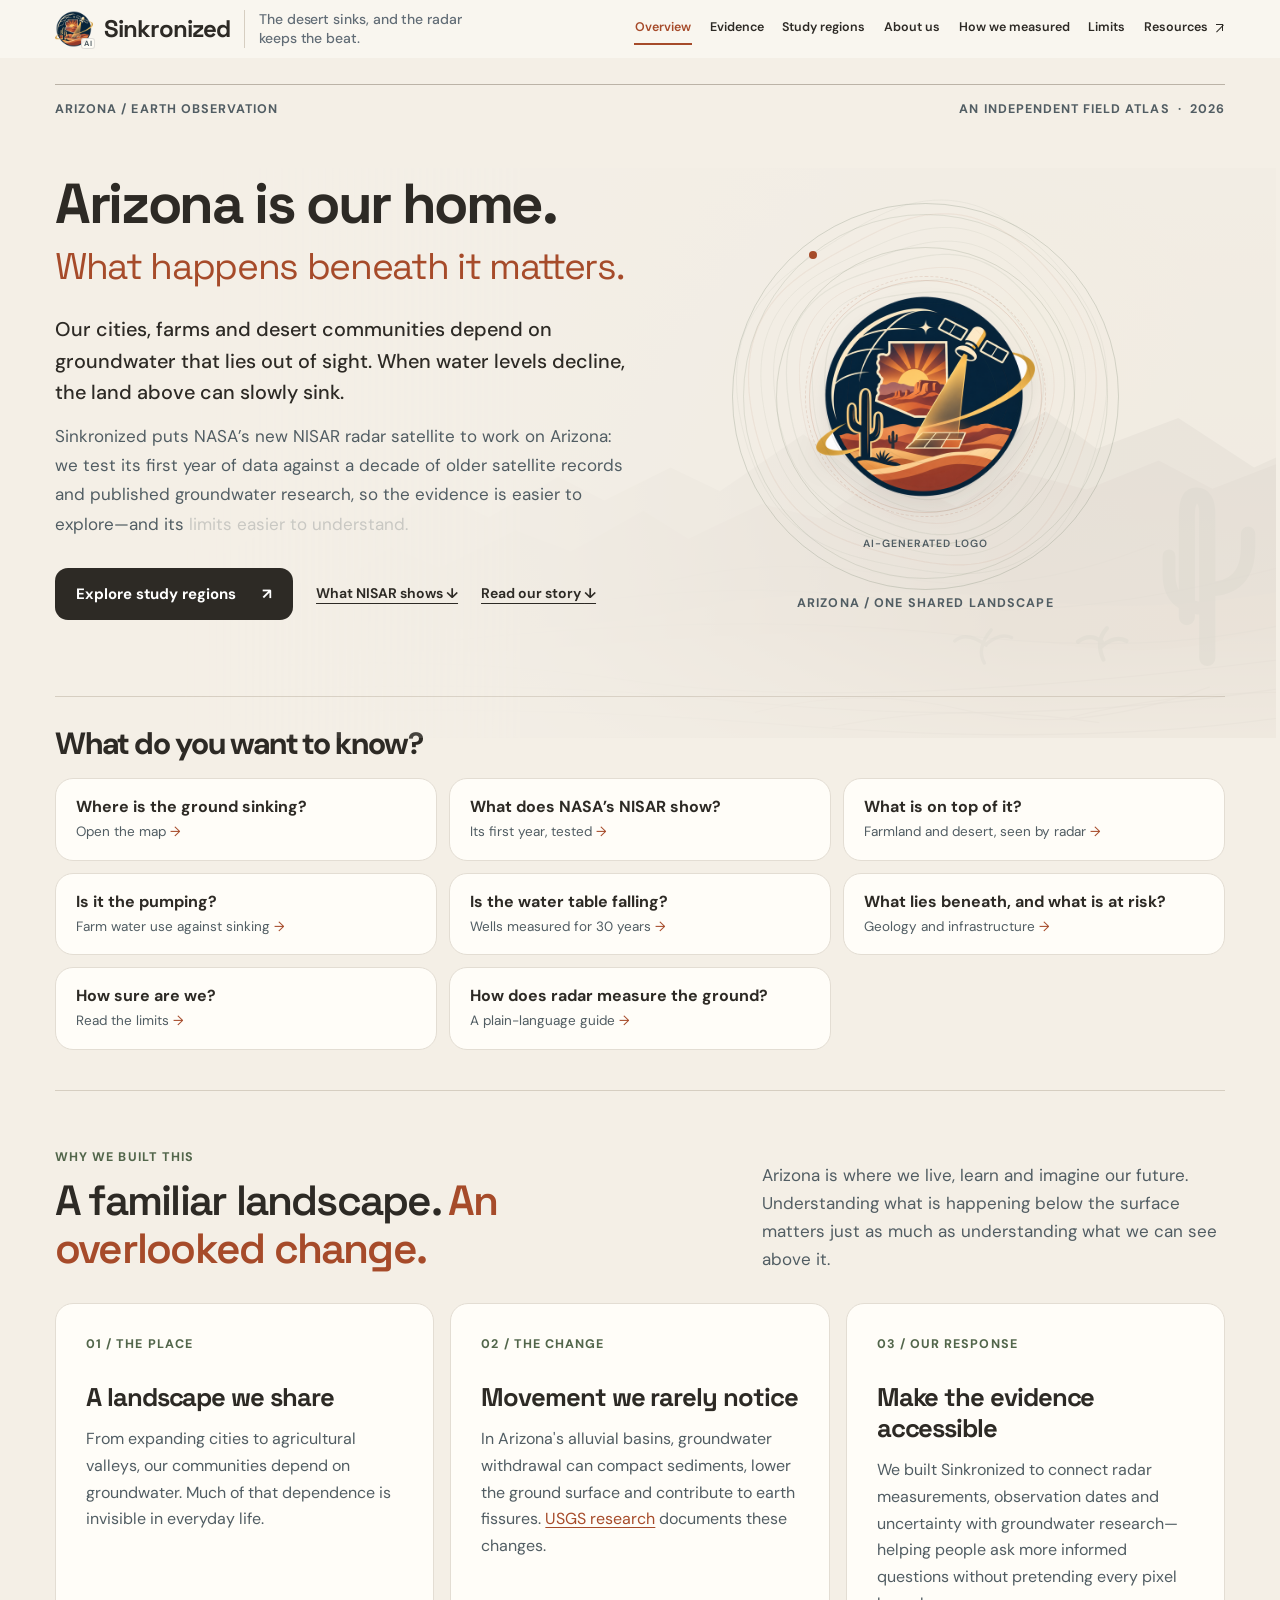
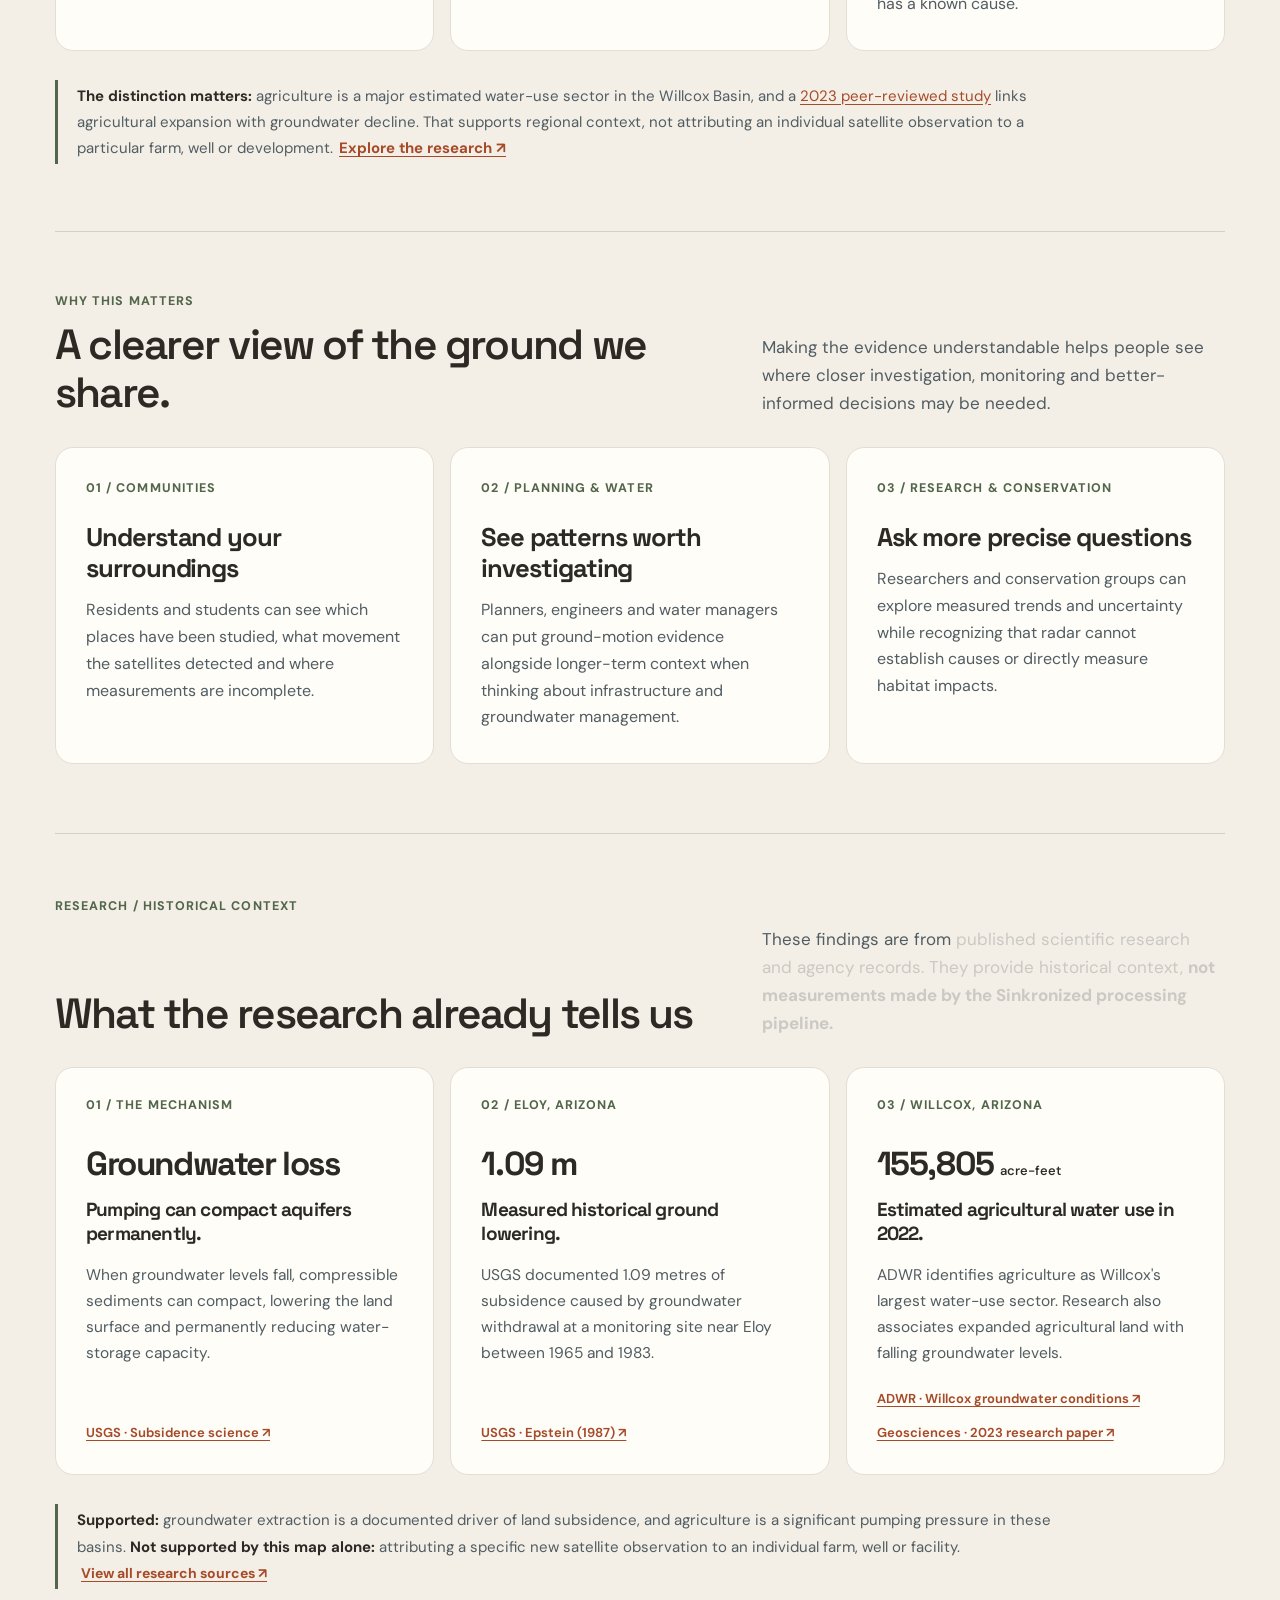
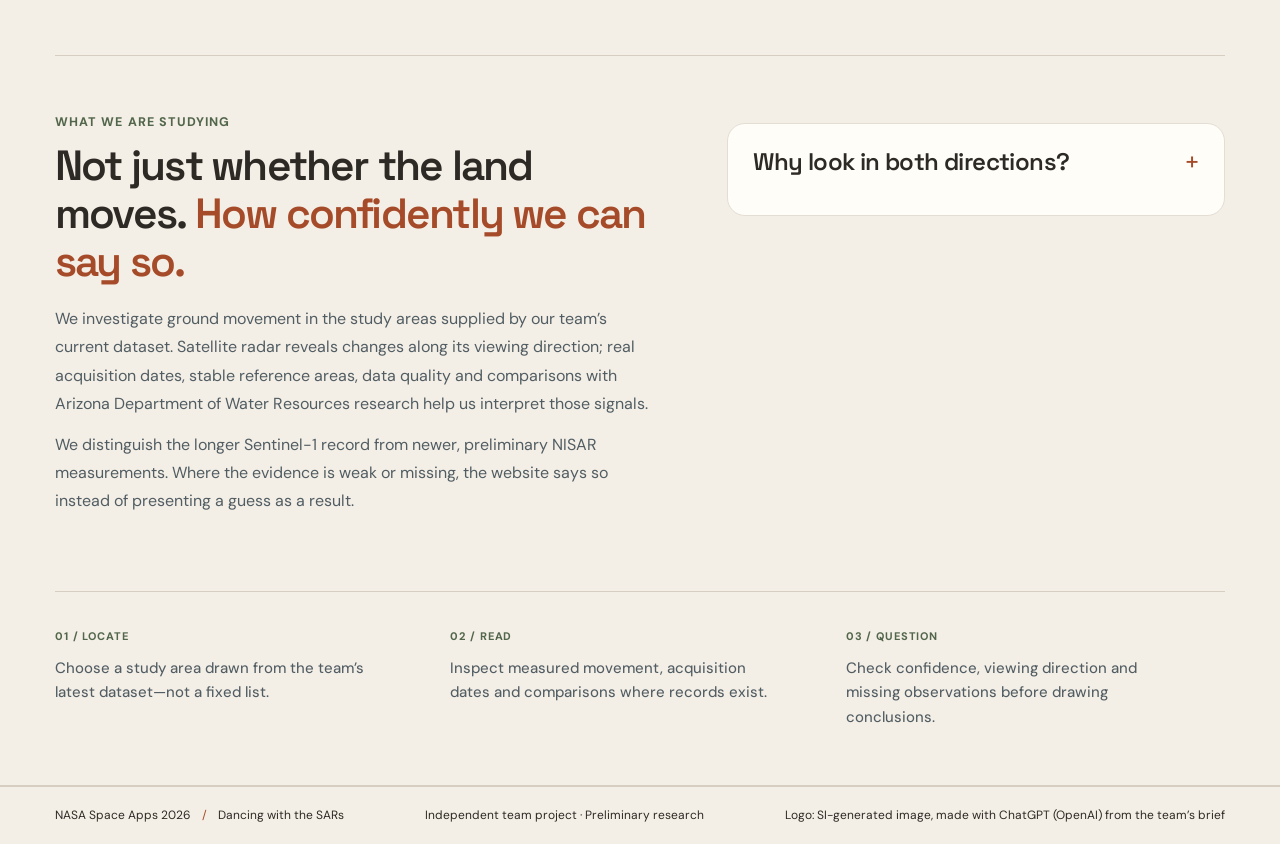
==== web/index.html @ 7def1c42 "Phone overview backdrop: original flat desert-sunset illustration (sun, red-rock buttes, saguaros, p" ====
<!doctype html>
<html lang="en">
<head>
  <meta charset="utf-8">
  <meta name="viewport" content="width=device-width,initial-scale=1">
  <meta name="theme-color" content="#F4EFE6">
  <link rel="preconnect" href="https://fonts.googleapis.com">
  <link rel="preconnect" href="https://fonts.gstatic.com" crossorigin>
  <link href="https://fonts.googleapis.com/css2?family=DM+Sans:wght@400;500;600;700&family=Space+Grotesk:wght@400;500;600;700&display=swap" rel="stylesheet">
<link rel="icon" type="image/png" sizes="32x32" href="./assets/favicon-32.png">
<link rel="apple-touch-icon" href="./assets/apple-touch-icon.png">
  <meta name="description" content="The desert sinks, and the radar keeps the beat. A groundwater field atlas.">
  <title>Sinkronized — The desert sinks, and the radar keeps the beat.</title>
  <link rel="stylesheet" href="./vendor/leaflet.css">
  <link rel="stylesheet" href="./styles.css">
  <link rel="stylesheet" href="./map.css">
  <link rel="stylesheet" href="./design-system.css">
  <script src="./vendor/leaflet.js" defer></script>
  <script src="./motion.js" defer></script>
  <script type="module" src="./app.js"></script>
</head>
<body>
  <a class="skip-link" href="#details">Skip to study details</a>
  <header class="masthead">
    <a class="wordmark" href="./" aria-label="Sinkronized, home"><span class="logo-wrap"><img class="logo" src="./assets/logo.png" alt="" width="46" height="46"><span class="si-chip" title="SI-generated logo (made with ChatGPT)">AI</span></span><span>Sinkronized</span></a>
    <span class="project-label">The desert sinks, and the radar keeps the beat.</span>
    <button type="button" class="nav-toggle" aria-controls="site-nav" aria-expanded="false" aria-label="Open menu"><span></span><span></span><span></span></button>
    <nav id="site-nav" aria-label="Site navigation">
      <a class="nav-overview" href="#overview">Overview</a>
      <a class="nav-evidence" href="#evidence">Evidence</a>
      <a class="nav-explore" href="#atlas">Study regions</a>
      <a class="nav-about" href="#about">About us</a>
      <button type="button" data-dialog="method">How we measured</button>
      <button type="button" data-dialog="limits">Limits</button>
      <button type="button" data-dialog="sources">Resources <span class="out-arrow" aria-hidden="true"></span></button>
    </nav>
  </header>

  <section id="overview" class="overview" data-view="overview" aria-labelledby="overview-title">
    <div class="overview-topline"><span>ARIZONA / EARTH OBSERVATION</span><span>AN INDEPENDENT FIELD ATLAS &nbsp;·&nbsp; 2026</span></div>
    <div class="overview-hero">
      <svg class="overview-desert-art" viewBox="0 0 1520 670" preserveAspectRatio="xMidYMid slice" focusable="false" aria-hidden="true" xmlns="http://www.w3.org/2000/svg">
        <defs>
          <linearGradient id="sonoran-sky" x1="0" y1="0" x2="0" y2="1">
            <stop offset="0" stop-color="#F0E5D3"/><stop offset=".66" stop-color="#E7D9C2"/><stop offset="1" stop-color="#D8C2A6"/>
          </linearGradient>
          <radialGradient id="sonoran-sun"><stop offset="0" stop-color="#F8E6BF" stop-opacity=".65"/><stop offset="1" stop-color="#F8E6BF" stop-opacity="0"/></radialGradient>
          <linearGradient id="sonoran-far" x1="0" y1="0" x2="0" y2="1"><stop offset="0" stop-color="#A99B8A"/><stop offset="1" stop-color="#C4A995"/></linearGradient>
          <linearGradient id="sonoran-mid" x1="0" y1="0" x2="0" y2="1"><stop offset="0" stop-color="#A98B7C"/><stop offset="1" stop-color="#C4A18A"/></linearGradient>
          <linearGradient id="sonoran-land" x1="0" y1="0" x2="0" y2="1"><stop offset="0" stop-color="#C4A58D"/><stop offset="1" stop-color="#E2CDB5"/></linearGradient>
          <linearGradient id="sonoran-reading" x1="0" y1="0" x2="1" y2="0"><stop offset="0" stop-color="#F4EFE6" stop-opacity=".96"/><stop offset=".36" stop-color="#F4EFE6" stop-opacity=".8"/><stop offset=".73" stop-color="#F4EFE6" stop-opacity=".14"/><stop offset="1" stop-color="#F4EFE6" stop-opacity=".1"/></linearGradient>
        </defs>
        <rect width="1520" height="670" fill="url(#sonoran-sky)"/>
        <circle cx="1100" cy="210" r="230" fill="url(#sonoran-sun)"/>
        <circle cx="1125" cy="195" r="54" fill="#F6E4BE" opacity=".3"/>
        <path d="M0 470 L110 445 178 453 273 399 346 429 426 380 487 411 569 363 623 391 701 352 759 380 857 313 925 363 1014 300 1073 332 1142 286 1202 330 1298 294 1387 352 1460 319 1520 352 V670 H0Z" fill="url(#sonoran-far)" opacity=".67"/>
        <path d="M0 521 L95 499 173 513 232 477 297 498 372 446 430 470 519 426 584 451 669 403 722 436 808 395 877 412 955 359 1037 398 1104 355 1190 378 1275 344 1338 377 1429 342 1520 380 V670 H0Z" fill="url(#sonoran-mid)" opacity=".76"/>
        <path d="M0 553 Q220 518 388 537 T773 509 Q969 489 1134 509 T1520 478 V670 H0Z" fill="#CDAA8C" opacity=".62"/>
        <path d="M0 588 C220 540 368 581 560 565 S961 533 1157 560 1370 525 1520 533 V670 H0Z" fill="url(#sonoran-land)"/>
        <g stroke="#8C796B" stroke-width="1.5" opacity=".31" fill="none">
          <path d="M700 485 Q832 454 970 481 T1270 442"/>
          <path d="M570 515 Q792 480 980 511 T1462 457"/>
          <path d="M440 556 Q772 519 1050 550 T1520 507"/>
          <path d="M0 608 Q350 559 650 602 T1520 564"/>
          <path d="M0 632 Q400 589 780 627 T1520 594"/>
          <path d="M0 656 Q414 620 829 654 T1520 628"/>
        </g>
        <g fill="none" stroke="#5C6950" stroke-linecap="round" stroke-linejoin="round" opacity=".43">
          <path d="M1332 576 V406 Q1332 385 1319 385 Q1308 385 1308 409 V528" stroke-width="19"/>
          <path d="M1332 495 Q1380 496 1380 445 V430" stroke-width="17"/>
          <path d="M1332 518 Q1287 518 1287 478 V456" stroke-width="15"/>
          <path d="M1463 575 V481 Q1463 470 1454 470 Q1445 470 1445 484 V544" stroke-width="13"/>
          <path d="M1463 532 Q1492 531 1492 502" stroke-width="11"/>
          <path d="M1210 578 Q1200 556 1214 541 M1208 557 Q1194 546 1180 557 M1208 562 Q1224 549 1237 556" stroke-width="5"/>
          <path d="M1070 582 Q1060 565 1078 543 M1072 561 Q1049 544 1035 556 M1072 560 Q1088 546 1102 552" stroke-width="4"/>
        </g>
        <g stroke="#A08470" fill="none" stroke-width="1.4" opacity=".35">
          <path d="M800 640 Q925 607 1050 638 T1335 610"/>
          <path d="M891 657 Q1040 627 1205 652"/>
          <path d="M1170 646 Q1330 606 1520 620"/>
        </g>
        <rect width="1520" height="670" fill="url(#sonoran-reading)"/>
      </svg>
      <div class="overview-copy">
        <h1 id="overview-title"><span>Arizona is our home.</span><em>What happens beneath it matters.</em></h1>
        <p class="overview-lede">Our cities, farms and desert communities depend on groundwater that lies out of sight. When water levels decline, the land above can slowly sink.</p>
        <p class="overview-subcopy">Sinkronized puts NASA’s new NISAR radar satellite to work on Arizona: we test its first year of data against a decade of older satellite records and published groundwater research, so the evidence is easier to explore—and its limits easier to understand.</p>
        <div class="overview-actions">
          <a class="overview-primary" href="#atlas">Explore study regions <span aria-hidden="true">↗</span></a>
          <a class="overview-story-link" href="#overview-nisar">What NISAR shows <span aria-hidden="true">↓</span></a>
          <a class="overview-story-link" href="#overview-story">Read our story <span aria-hidden="true">↓</span></a>
        </div>
        <p class="hero-ai-note">Background art: AI-assisted illustration</p>
      </div>
      <div class="overview-visual" aria-hidden="true">
        <canvas class="overview-fluid" aria-hidden="true"></canvas>
        <div class="overview-rings"><span class="overview-ring overview-ring-1"></span><span class="overview-ring overview-ring-2"></span><span class="overview-ring overview-ring-3"></span>
          <img src="./assets/logo-512.png" alt="" width="300" height="300">
          <span class="si-badge">AI-generated logo</span>
          <span class="overview-orbit-dot"></span>
        </div>
        <span class="overview-visual-label">ARIZONA / ONE SHARED LANDSCAPE</span>
      </div>
    </div>
    <nav class="quick-answers" aria-labelledby="quick-title">
      <h2 id="quick-title">What do you want to know?</h2>
      <ul>
        <li><a href="#atlas"><strong>Where is the ground sinking?</strong><span>Open the map</span></a></li>
        <li><a href="#overview-nisar"><strong>What does NASA’s NISAR show?</strong><span>Its first year, tested</span></a></li>
        <li><a href="#overview-farmland"><strong>What is on top of it?</strong><span>Farmland and desert, seen by radar</span></a></li>
        <li><a href="#overview-pumping"><strong>Is it the pumping?</strong><span>Farm water use against sinking</span></a></li>
        <li><a href="#overview-groundwater"><strong>Is the water table falling?</strong><span>Wells measured for 30 years</span></a></li>
        <li><a href="#overview-geology"><strong>What lies beneath, and what is at risk?</strong><span>Geology and infrastructure</span></a></li>
        <li><button type="button" data-dialog="limits"><strong>How sure are we?</strong><span>Read the limits</span></button></li>
        <li><button type="button" data-dialog="method"><strong>How does radar measure the ground?</strong><span>A plain-language guide</span></button></li>
      </ul>
    </nav>
    <section id="overview-story" class="overview-narrative" aria-labelledby="overview-narrative-title">
      <div class="overview-narrative-head">
        <div>
          <span class="overview-mission-label">WHY WE BUILT THIS</span>
          <h2 id="overview-narrative-title">A familiar landscape. <em>An overlooked change.</em></h2>
        </div>
        <p>Arizona is where we live, learn and imagine our future. Understanding what is happening below the surface matters just as much as understanding what we can see above it.</p>
      </div>
      <div class="overview-narrative-grid">
        <article>
          <span class="overview-narrative-index">01 / THE PLACE</span>
          <h3>A landscape we share</h3>
          <p>From expanding cities to agricultural valleys, our communities depend on groundwater. Much of that dependence is invisible in everyday life.</p>
        </article>
        <article>
          <span class="overview-narrative-index">02 / THE CHANGE</span>
          <h3>Movement we rarely notice</h3>
          <p>In Arizona's alluvial basins, groundwater withdrawal can compact sediments, lower the ground surface and contribute to earth fissures. <a href="https://pubs.usgs.gov/publication/wri004277" target="_blank" rel="noopener noreferrer">USGS research</a> documents these changes.</p>
        </article>
        <article>
          <span class="overview-narrative-index">03 / OUR RESPONSE</span>
          <h3>Make the evidence accessible</h3>
          <p>We built Sinkronized to connect radar measurements, observation dates and uncertainty with groundwater research—helping people ask more informed questions without pretending every pixel has a known cause.</p>
        </article>
      </div>
      <p class="overview-narrative-qualification"><strong>The distinction matters:</strong> agriculture is a major estimated water-use sector in the Willcox Basin, and a <a href="https://www.mdpi.com/2076-3263/13/6/176" target="_blank" rel="noopener noreferrer">2023 peer-reviewed study</a> links agricultural expansion with groundwater decline. That supports regional context, not attributing an individual satellite observation to a particular farm, well or development. <button type="button" data-dialog="sources">Explore the research ↗</button></p>
    </section>
    <section id="overview-purpose" class="overview-purpose" aria-labelledby="purpose-title">
      <div class="overview-purpose-header">
        <div><span class="overview-mission-label">WHY THIS MATTERS</span><h2 id="purpose-title">A clearer view of the ground we share.</h2></div>
        <p>Making the evidence understandable helps people see where closer investigation, monitoring and better-informed decisions may be needed.</p>
      </div>
      <div class="overview-audiences">
        <article><span>01 / COMMUNITIES</span><h3>Understand your surroundings</h3><p>Residents and students can see which places have been studied, what movement the satellites detected and where measurements are incomplete.</p></article>
        <article><span>02 / PLANNING &amp; WATER</span><h3>See patterns worth investigating</h3><p>Planners, engineers and water managers can put ground-motion evidence alongside longer-term context when thinking about infrastructure and groundwater management.</p></article>
        <article><span>03 / RESEARCH &amp; CONSERVATION</span><h3>Ask more precise questions</h3><p>Researchers and conservation groups can explore measured trends and uncertainty while recognizing that radar cannot establish causes or directly measure habitat impacts.</p></article>
      </div>
    </section>
    <section class="overview-proof" aria-labelledby="proof-title">
      <div class="overview-proof-heading">
        <span class="overview-mission-label">RESEARCH / HISTORICAL CONTEXT</span>
        <h2 id="proof-title">What the research already tells us</h2>
        <p>These findings are from published scientific research and agency records. They provide historical context, <strong>not measurements made by the Sinkronized processing pipeline.</strong></p>
      </div>
      <div class="overview-proof-grid">
        <article class="overview-proof-card">
          <span class="overview-proof-id">01 / THE MECHANISM</span>
          <strong class="overview-proof-number">Groundwater loss</strong>
          <h3>Pumping can compact aquifers permanently.</h3>
          <p>When groundwater levels fall, compressible sediments can compact, lowering the land surface and permanently reducing water-storage capacity.</p>
          <a href="https://www.usgs.gov/water-science-school/science/land-subsidence" target="_blank" rel="noopener noreferrer">USGS · Subsidence science ↗</a>
        </article>
        <article class="overview-proof-card">
          <span class="overview-proof-id">02 / ELOY, ARIZONA</span>
          <strong class="overview-proof-number">1.09 m</strong>
          <h3>Measured historical ground lowering.</h3>
          <p>USGS documented 1.09 metres of subsidence caused by groundwater withdrawal at a monitoring site near Eloy between 1965 and 1983.</p>
          <a href="https://pubs.usgs.gov/publication/wri874143" target="_blank" rel="noopener noreferrer">USGS · Epstein (1987) ↗</a>
        </article>
        <article class="overview-proof-card">
          <span class="overview-proof-id">03 / WILLCOX, ARIZONA</span>
          <strong class="overview-proof-number">155,805 <small>acre-feet</small></strong>
          <h3>Estimated agricultural water use in 2022.</h3>
          <p>ADWR identifies agriculture as Willcox's largest water-use sector. Research also associates expanded agricultural land with falling groundwater levels.</p>
          <a href="https://www.azwater.gov/find-info-on/how-do-i/willcox-groundwater-basin" target="_blank" rel="noopener noreferrer">ADWR · Willcox groundwater conditions ↗</a>
          <a href="https://www.mdpi.com/2076-3263/13/6/176" target="_blank" rel="noopener noreferrer">Geosciences · 2023 research paper ↗</a>
        </article>
      </div>
      <p class="overview-proof-qualifier"><strong>Supported:</strong> groundwater extraction is a documented driver of land subsidence, and agriculture is a significant pumping pressure in these basins. <strong>Not supported by this map alone:</strong> attributing a specific new satellite observation to an individual farm, well or facility. <button type="button" data-dialog="sources">View all research sources ↗</button></p>
    </section>
    <div class="overview-evidence">
      <div class="overview-evidence-copy">
        <span class="overview-mission-label">WHAT WE ARE STUDYING</span>
        <h2>Not just whether the land moves. <em>How confidently we can say so.</em></h2>
        <p>We investigate ground movement in the study areas supplied by our team’s current dataset. Satellite radar reveals changes along its viewing direction; real acquisition dates, stable reference areas, data quality and comparisons with Arizona Department of Water Resources research help us interpret those signals.</p>
        <p>We distinguish the longer Sentinel-1 record from newer, preliminary NISAR measurements. Where the evidence is weak or missing, the website says so instead of presenting a guess as a result.</p>
      </div>
      <details class="overview-science-note">
        <summary>Why look in both directions? <span aria-hidden="true">+</span></summary>
        <div class="look-direction-grid" aria-label="Satellite viewing directions">
          <div class="look-direction-tile">
            <span class="direction-number">01 / ASCENDING</span>
            <strong>South to north <span aria-hidden="true">↗</span></strong>
            <p>The satellite generally travels northward while observing the surface at a slanted angle.</p>
          </div>
          <div class="look-direction-tile">
            <span class="direction-number">02 / DESCENDING</span>
            <strong>North to south <span aria-hidden="true">↘</span></strong>
            <p>The satellite generally travels southward and observes from a different slanted perspective.</p>
          </div>
        </div>
        <p class="look-direction-caveat">Together, these views can strengthen confidence and help separate some motion components. One direction alone cannot establish a unique vertical sinking rate.</p>
        <button type="button" class="overview-secondary" data-dialog="method">Read how the measurements work</button>
      </details>
    </div>
    <div class="overview-steps" aria-label="Explore the evidence in three steps">
      <div><span>01 / LOCATE</span><p>Choose a study area drawn from the team’s latest dataset—not a fixed list.</p></div>
      <div><span>02 / READ</span><p>Inspect measured movement, acquisition dates and comparisons where records exist.</p></div>
      <div><span>03 / QUESTION</span><p>Check confidence, viewing direction and missing observations before drawing conclusions.</p></div>
    </div>
  </section>

  <section id="evidence" class="evidence" data-view="evidence" aria-labelledby="evidence-title" tabindex="-1">
    <h2 id="evidence-title" class="sr-only">Evidence</h2>
    <div class="evidence-tabs" role="tablist" aria-label="Evidence topics">
      <button type="button" role="tab" id="tab-nisar" aria-controls="overview-nisar" aria-selected="true">What NISAR shows</button>
      <button type="button" role="tab" id="tab-farmland" aria-controls="overview-farmland" aria-selected="false" tabindex="-1">Farms and the radar</button>
      <button type="button" role="tab" id="tab-pumping" aria-controls="overview-pumping" aria-selected="false" tabindex="-1">Pumping and sinking</button>
      <button type="button" role="tab" id="tab-groundwater" aria-controls="overview-groundwater" aria-selected="false" tabindex="-1">Water levels</button>
      <button type="button" role="tab" id="tab-geology" aria-controls="overview-geology" aria-selected="false" tabindex="-1">Geology and infrastructure</button>
    </div>
    <section id="overview-nisar" class="overview-proof overview-nisar" aria-labelledby="nisar-title" role="tabpanel" hidden>
      <div class="overview-proof-heading">
        <span class="overview-mission-label">NASA NISAR / FIRST YEAR, TESTED</span>
        <h2 id="nisar-title">NASA’s newest radar satellite, tested on Arizona.</h2>
        <p>NISAR has revisited Arizona about every 12 days since late October 2025 (a few visits were skipped). We asked one plain question: does its first year see the same sinking that ten years of older satellite data show? <strong>These results are our own processing of NASA’s Provisional data.</strong></p>
      </div>
      <div class="overview-proof-grid">
        <article class="overview-proof-card">
          <span class="overview-proof-id">01 / SAME PLACES</span>
          <strong class="overview-proof-number"><span data-nisar="r"></span> <small>match</small></strong>
          <h3>NISAR finds the same sinking basin.</h3>
          <details class="more"><summary>How we know</summary><p>Across <span data-nisar="blocks"></span> map blocks at Willcox, NISAR’s one-year pattern lines up with the ten-year Sentinel-1 pattern (correlation <span data-nisar="r"></span>; 1 is a perfect match, 0 is none). Where one satellite sees sinking, so does the other.</p></details>
        </article>
        <article class="overview-proof-card">
          <span class="overview-proof-id">02 / A CLEANER SIGNAL</span>
          <strong class="overview-proof-number">−<span data-nisar="percent"></span>% <small>noise</small></strong>
          <h3>NISAR’s weather correction works.</h3>
          <details class="more"><summary>How we know</summary><p>NISAR provides tables of how moist air delays the radar signal but leaves them for users to apply. We tested applying them both ways and kept the direction that helps: it cut the scatter in our Willcox series from <span data-nisar="before"></span> to <span data-nisar="after"></span> mm. The wrong direction made it much worse.</p></details>
        </article>
        <article class="overview-proof-card">
          <span class="overview-proof-id">03 / NOT YET A SPEED</span>
          <strong class="overview-proof-number"><span data-nisar="willcox-date"></span> <small>to confirm</small></strong>
          <h3>One year is still too short for a speed.</h3>
          <details class="more"><summary>How we know</summary><p>Noise in single observation dates dominates a short record. At Willcox’s <span data-nisar="willcox-rate"></span> cm/yr we estimate NISAR needs about <span data-nisar="willcox-years"></span> years of unbroken data for a 90% chance of a confirmed rate. Today that chance is about <span data-nisar="willcox-chance"></span>%. At Eloy (<span data-nisar="eloy-rate"></span> cm/yr, started June 2026) it is about <span data-nisar="eloy-date"></span>.</p></details>
        </article>
      </div>
      <div class="viz" id="viz-directions" hidden></div>
      <figure class="nisar-figure">
        <img id="nisar-figure-img" alt="Left: scatter of NISAR one-year rate against Sentinel-1 ten-year rate, showing a rising relationship. Right: NISAR change over time at Willcox playa against the Sentinel-1 trend lines." width="1430" height="560" loading="lazy">
        <figcaption>Willcox basin. Left: each point is a 300 m block; the red line is the median Sentinel-1 rate for each NISAR rate. Right: NISAR’s year at the playa against Sentinel-1’s long-term trends. The sharp dip on one date in September 2026 is a single bad observation, not real motion.</figcaption>
      </figure>
      <details class="more more-block"><summary>Where NISAR and Sentinel-1 do not agree</summary><p class="overview-proof-qualifier"> Over the six months both watched (Oct 2025–Apr 2026) their changes did not match (correlation <span data-nisar="overlap"></span>): about 1 cm of movement in six months is smaller than the noise. In the sinking areas NISAR also reads faster than Sentinel-1 (<span data-nisar="s-nisar"></span> against <span data-nisar="s-s1"></span> cm/yr, relative to the surroundings); we cannot yet tell whether that is noise or a recent speed-up. Over its full year NISAR’s playa change was <span data-nisar="net"></span> cm, close to Sentinel-1’s long-term trend of <span data-nisar="trend"></span> cm/yr, but one date carries 1–1.5 cm of error, so this is consistent, not proven. <button type="button" data-dialog="limits">Read all limits ↗</button></p></details>
      <details class="more more-block"><summary>From the other side</summary><p class="overview-proof-qualifier"> NISAR’s ascending track looks at Willcox from the opposite direction. Over the same June to October months (<span data-nisar="span"></span> days), the areas Sentinel-1 shows sinking changed by <span data-nisar="asc"></span> mm in the ascending data (95% range <span data-nisar="asc-lo"></span> to <span data-nisar="asc-hi"></span>) and <span data-nisar="desc"></span> mm in the descending data (<span data-nisar="desc-lo"></span> to <span data-nisar="desc-hi"></span>), relative to the rest, against <span data-nisar="exp"></span> mm expected from Sentinel-1’s long-term rate. Negative means moving away from the satellite. The difference between the two directions would reveal sideways motion; it is <span data-nisar="ew"></span> mm (<span data-nisar="ew-lo"></span> to <span data-nisar="ew-hi"></span>), too uncertain to say anything. Over so short a span the two directions’ whole-map patterns are mostly noise, so we do not compare them block by block.</p></details>
    </section>
    <section id="overview-farmland" class="overview-proof overview-nisar" aria-labelledby="farmland-title" role="tabpanel" hidden>
      <div class="nisar-surface">
        <span class="overview-mission-label">NISAR BACKSCATTER / WHAT IS ON TOP</span>
        <h3 id="farmland-title">Radar also shows what covers the ground: farmland and desert.</h3>
        <p class="nisar-surface-lede">How strongly the ground reflects the signal depends on what is on it. We read NISAR’s reflected signal in two channels (HH and HV) on <span data-nisar="dates"></span> dates, and compared irrigated cropland, taken from USDA’s 2025 Cropland Data Layer, with desert shrubland.</p>
        <div class="farm-split">
        <figure class="nisar-figure nisar-portrait">
          <div class="zoom-frame"><button type="button" class="zoom-open" data-zoom="#nisar-portrait-img">View full size</button>
          <img id="nisar-portrait-img" alt="False-colour NISAR radar image of the Willcox basin: hundreds of round irrigated fields appear pink, the dry lake bed of Willcox Playa is a dark shape in the middle, and desert washes and mountain slopes appear in greens and blues." width="1190" height="1396" loading="lazy"></div>
          <figcaption><strong>NISAR’s radar portrait of the Willcox basin.</strong> Pink circles are irrigated fields; the dark shape in the middle is Willcox Playa, a dry lake bed. A data image made by us from <span data-nisar="p-dates"></span> NISAR radar images, not a photograph.
            <details class="more"><summary>How to read this image</summary><p>The image covers about <span data-nisar="p-w"></span> km from west to east, from <span data-nisar="p-start"></span> to <span data-nisar="p-end"></span>. <span class="key key-r"></span>Red shows how much the HH radar signal changes through the year (dry dates only, so rain does not drive it), <span class="key key-g"></span>green the average HV signal, and <span class="key key-b"></span>blue the average HH signal. Fields that are planted, watered and harvested change a lot, so they turn red and pink; the desert changes little. We checked the labels against other data: <span data-nisar="p-pink"></span>% of pink pixels are cropland in USDA’s 2025 Cropland Data Layer, against <span data-nisar="p-all"></span>% of the whole image, and USGS records center-pivot or lateral-move sprinklers on <span data-nisar="p-pivot"></span>% of the basin’s irrigated acres in 2024, which is why so many fields are round. The playa reference point falls in the dark area. Image: Sinkronized, from NASA/ISRO NISAR GCOV data (Provisional and Validated releases).</p></details>
          </figcaption>
        </figure>
        <div class="farm-split-text">
        <div class="overview-proof-grid">
          <article class="overview-proof-card">
            <span class="overview-proof-id">01 / WHERE THE CROPS ARE</span>
            <strong class="overview-proof-number"><span data-nisar="sink-pct"></span>% <small>of the sinking area</small></strong>
            <h3>Farmland is a small part of the land but a large part of the sinking.</h3>
            <details class="more"><summary>How we know</summary><p>Cropland covers <span data-nisar="box-pct"></span>% of the Willcox study box but <span data-nisar="sink-pct"></span>% of the area Sentinel-1 shows sinking (<span data-nisar="times"></span> times its share), about <span data-nisar="acres"></span> acres of crops.</p></details>
          </article>
          <article class="overview-proof-card">
            <span class="overview-proof-id">02 / WHAT THE RADAR READS</span>
            <strong class="overview-proof-number">−<span data-nisar="rate-diff"></span> <small>cm/yr, may be inflated</small></strong>
            <h3>Cropland reads as sinking faster than nearby desert.</h3>
            <details class="more"><summary>How we know</summary><p>On Sentinel-1’s ten-year record, cropland cells read <span data-nisar="rate-diff"></span> cm/yr lower than desert cells (95% range <span data-nisar="rate-lo"></span> to <span data-nisar="rate-hi"></span>). <span data-nisar="crop-sink"></span>% of cropland cells read faster than 1 cm/yr of sinking, against <span data-nisar="desert-sink"></span>% of desert cells. Farmland can inflate this kind of reading (see below), and it shows where, not why.</p></details>
          </article>
          <article class="overview-proof-card">
            <span class="overview-proof-id">03 / HOW NISAR TELLS THEM APART</span>
            <strong class="overview-proof-number"><span data-nisar="auc-hh"></span> <small>score</small></strong>
            <h3>NISAR sees farming as change through the year, not as brightness.</h3>
            <details class="more"><summary>How we know</summary><p>On dry dates, how much the HH signal swings over the year separates cropland from desert with a score of <span data-nisar="auc-hh"></span> (0.5 is a coin flip, 1 is perfect). Average HH brightness scores <span data-nisar="auc-mean"></span>: no help. The HV swing scores <span data-nisar="auc-hv"></span>.</p></details>
          </article>
        </div>
        <div class="viz-pair"><div class="viz" id="viz-share" hidden></div><div class="viz" id="viz-auc" hidden></div></div>
        </div>
        </div>
        <figure class="nisar-figure">
          <img id="nisar-farmland-img" alt="Left and middle: median NISAR HH and HV backscatter in decibels through the year for cropland, fallow land, shrubland and barren ground at Willcox. Right: bar chart of how well each measure separates cropland from desert." width="1950" height="546" loading="lazy">
          <figcaption>Willcox study box, 28 NISAR dates (Oct 2025–Nov 2026). Left and middle: the median signal for each land type. Right: how well each measure tells cropland from desert shrubland, from 0.5 (no better than chance) to 1 (perfect). The jumps that every line shares are mostly rain, not farming.</figcaption>
        </figure>
        <details class="more more-block"><summary>Farmland can fool this radar</summary><p class="overview-proof-qualifier"> Published studies find that changing soil moisture and crops add apparent sinking to Sentinel-1-type (C-band) radar over fields: a systematic bias of up to several millimetres a year in general, and an estimated 2–4 cm a year for cotton in California, with the largest gaps against L-band in orchards such as pistachios, which also grow at Willcox. So part of the gap above may not be real sinking. What points the same way independently: NISAR’s L-band, less affected by this, also puts cropland lower (see below), and Willcox farmland has long been studied as a subsidence area. <button type="button" data-dialog="sources">See the studies ↗</button></p></details>
        <details class="more more-block"><summary>Other cautions</summary><p class="overview-proof-qualifier"> Rain brightens every land type at once: NISAR’s scene-wide brightness follows the previous three days’ rainfall (rank correlation <span data-nisar="rho-hh"></span> for HH, <span data-nisar="rho-hv"></span> for HV; rainfall from the ERA5 weather reanalysis on a 25 km grid). So we compare crops with desert on the same date and re-checked the scores using only the <span data-nisar="dry"></span> dry dates. Not settled: NISAR’s own L-band rates also put cropland below desert (<span data-nisar="nisar-diff"></span> cm/yr), but only <span data-nisar="nisar-cells"></span> cropland cells stay coherent all year, so we do not trust that size. The land-cover map describes the 2025 growing season while the radar year runs to November 2026, and fields rotate. None of this shows which farm, well or user caused any sinking.</p></details>
      </div>
    </section>
    <section id="overview-pumping" class="overview-proof overview-nisar" aria-labelledby="pumping-title" role="tabpanel" hidden>
      <div class="overview-proof-heading">
        <span class="overview-mission-label">PUMPING / WHERE THE WATER IS TAKEN</span>
        <h2 id="pumping-title">Where farms are estimated to pump the most, the ground sinks the most.</h2>
        <p>The USGS maps every irrigated field in the Willcox basin and estimates how much groundwater each one drew in 2024. We laid those estimates over the ten-year Sentinel-1 sinking map. <strong>The pumping figures are a model’s estimates, not meter readings.</strong></p>
      </div>
      <div class="overview-proof-grid">
        <article class="overview-proof-card">
          <span class="overview-proof-id">01 / THE PUMPING</span>
          <strong class="overview-proof-number"><span data-pump="acft"></span> <small>acre-feet a year</small></strong>
          <h3>About <span data-pump="acft"></span> acre-feet from <span data-pump="acres"></span> irrigated acres.</h3>
          <details class="more"><summary>How we know</summary><p>USGS counts <span data-pump="fields"></span> irrigated fields, all watered from groundwater, in 2024. An acre-foot is the water that covers an acre one foot deep.</p></details>
        </article>
        <article class="overview-proof-card">
          <span class="overview-proof-id">02 / WHERE IT SINKS</span>
          <strong class="overview-proof-number"><span data-pump="high"></span> <small>cm/yr where pumping is highest</small></strong>
          <h3>Sinking steps up with the pumping nearby.</h3>
          <details class="more"><summary>How we know</summary><p>Sorting the basin into 300 m blocks by the estimated pumping within <span data-pump="radius"></span> km, the typical block reads <span data-pump="none"></span> cm/yr with no field nearby, <span data-pump="low"></span> with a little pumping, <span data-pump="medium"></span> with more, and <span data-pump="high"></span> with the most (negative means sinking).</p></details>
        </article>
        <article class="overview-proof-card">
          <span class="overview-proof-id">03 / HOW STRONG</span>
          <strong class="overview-proof-number"><span data-pump="rho"></span> <small>correlation</small></strong>
          <h3>A clear link, but mostly about where the fields are.</h3>
          <details class="more"><summary>How we know</summary><p>Ranking blocks by pumping and by sinking gives <span data-pump="rho"></span> (95% range <span data-pump="rho-lo"></span> to <span data-pump="rho-hi"></span>); <span data-pump="rho-in"></span> inside the pumped area alone. Irrigated acreage by itself scores <span data-pump="rho-acres"></span>, so the modelled volumes add little beyond where the irrigated land is (<span data-pump="partial"></span>, range <span data-pump="partial-lo"></span> to <span data-pump="partial-hi"></span>).</p></details>
        </article>
      </div>
      <div class="viz" id="viz-pump" hidden></div>
      <details class="more more-block"><summary>What this does not show</summary><p class="overview-proof-qualifier"> Matching places is not proof of cause: the pumping is a 2024 model estimate while the radar rate averages ten years, and C-band radar can over-read sinking over farmland (see above). The field-by-field test is inconclusive: only <span data-pump="coherent"></span>% of fields kept a usable 30 m radar reading, mostly idle land, orchards and vineyards, while almost all of the <span data-pump="row-fields"></span> field-crop fields (small grains, cover crops, alfalfa, corn and cotton) lost it (<span data-pump="row-with"></span> kept), so the heaviest pumpers are missing. Across the <span data-pump="field-n"></span> pumped fields that did keep one, pumping per acre and sinking were barely related (<span data-pump="field-rho"></span>, range <span data-pump="field-lo"></span> to <span data-pump="field-hi"></span>). Water levels in wells, geology and the depth of the clay layers are not included. <button type="button" data-dialog="sources">See the data source ↗</button></p></details>
    </section>
    <section id="overview-groundwater" class="overview-proof overview-nisar" aria-labelledby="groundwater-title" role="tabpanel" hidden>
      <div class="overview-proof-heading">
        <span class="overview-mission-label">GROUNDWATER / THE AQUIFER ITSELF</span>
        <h2 id="groundwater-title">Where the water table has fallen most, the ground sinks fastest.</h2>
        <p>We matched <span data-gw="wells"></span> wells measured in <span data-gw="from"></span>–<span data-gw="to"></span> with the Arizona Department of Water Resources’ latest readings (<span data-gw="recent-from"></span>–<span data-gw="recent-to"></span>) and compared how far the water fell with how fast the ground above it sinks. <strong>These are measurements in real wells, not model estimates.</strong></p>
      </div>
      <div class="overview-proof-grid">
        <article class="overview-proof-card">
          <span class="overview-proof-id">01 / THE WATER TABLE</span>
          <strong class="overview-proof-number"><span data-gw="drop"></span> <small>ft deeper</small></strong>
          <h3>The water table fell about <span data-gw="decline"></span> feet a year.</h3>
          <details class="more"><summary>How we know</summary><p>In the typical well, water now stands <span data-gw="drop"></span> feet deeper than in its first readings, over about <span data-gw="years"></span> years. <span data-gw="deeper"></span>% of the wells got deeper. Depth to water is measured from the land surface; the early readings are the ones marked as resting (not pumping) water levels.</p></details>
        </article>
        <article class="overview-proof-card">
          <span class="overview-proof-id">02 / WHERE IT SINKS</span>
          <strong class="overview-proof-number"><span data-gw="q3-rate"></span> <small>cm/yr where water fell fastest</small></strong>
          <h3>Faster-falling water, faster-sinking ground.</h3>
          <details class="more"><summary>How we know</summary><p>Sorting the wells into four equal groups by how fast their water fell: where it fell least, the ground around the wells reads <span data-gw="q0-rate"></span> cm/yr (<span data-gw="q0-sink"></span>% of wells on sinking ground); then <span data-gw="q1-rate"></span>, <span data-gw="q2-rate"></span> and <span data-gw="q3-rate"></span> cm/yr. Beyond about 2 feet a year the sinking stops increasing: how much the ground sinks also depends on how much clay lies below, which these wells do not record.</p></details>
        </article>
        <article class="overview-proof-card">
          <span class="overview-proof-id">03 / HOW STRONG</span>
          <strong class="overview-proof-number"><span data-gw="rho"></span> <small>correlation</small></strong>
          <h3>A clear link from two independent measurements.</h3>
          <details class="more"><summary>How we know</summary><p>Ranking wells by water-table decline and by the Sentinel-1 rate around them gives <span data-gw="rho"></span> (95% range <span data-gw="rho-lo"></span> to <span data-gw="rho-hi"></span>, resampling <span data-gw="tiles"></span> separate 5 km areas so nearby wells do not count twice). Where the ground is sinking, it sinks by about <span data-gw="ratio"></span>% of the rate at which the water table falls.</p></details>
        </article>
      </div>
      <div class="viz" id="viz-groundwater" hidden></div>
      <details class="more more-block"><summary>What this does not show</summary><p class="overview-proof-qualifier">The early and recent readings come from different programs, and the recent reading is a single latest value without a resting-or-pumping flag in the service we used. Wells differ in depth and in which layer of the aquifer they tap. The water-level record spans about 30 years while the radar rate covers ten. A link between falling water and sinking ground matches the documented mechanism (pumped-out clays compact), but these numbers alone do not show which wells or users caused it. <button type="button" data-dialog="sources">See the data sources ↗</button></p></details>
    </section>
    <section id="overview-geology" class="overview-proof overview-nisar" aria-labelledby="geology-title" role="tabpanel">
      <div class="overview-proof-heading">
        <span class="overview-mission-label">GEOLOGY &amp; INFRASTRUCTURE / ACROSS THE STUDY AREAS</span>
        <h2 id="geology-title">What lies beneath, whether the ground comes back, and what it means for building.</h2>
        <p>This tab gathers what U.S. Geological Survey studies, Arizona law and the state water agency record about the ground under these basins. The geology differs from basin to basin: <a href="#atlas">open a study area on the map</a> to see what lies beneath that area. <strong>It summarises published findings. It is not engineering or legal advice.</strong></p>
      </div>
      <div id="geology-compare" class="geo-compare" hidden></div>
      <h3 class="geo-bg-title">Background: what U.S. Geological Survey studies found</h3>
      <div class="overview-proof-grid">
        <article class="overview-proof-card">
          <span class="overview-proof-id">01 / WHAT LIES BENEATH</span>
          <span class="scope-tag">Example: Willcox basin</span>
          <strong class="overview-proof-number">140 ft <small>of clay under Willcox Playa</small></strong>
          <h3>Basins filled with sand, gravel and thick clay.</h3>
          <details class="more"><summary>How we know</summary><p>The Willcox basin covers about 1,500 square miles, of which the valley floor is about 950. It formed when large faults lifted the surrounding mountains, and it filled with gravel, sand, silt and clay washed down from them. Its main aquifer is lens-shaped layers of sand and gravel inside silt and clay. Under and around Willcox Playa lie the clay beds of ancient Lake Cochise. A test hole 140 feet deep at the centre of the playa found only black clay; along the playa’s east edge, clay continued more than 50 feet down. These clay beds hold water under pressure beneath them. Across south-central Arizona, the ground sinks most near basin centres, where these fine-grained layers are thickest. Sources: Brown and Schumann, USGS, 1969; Galloway and others, USGS, 1999.</p></details>
        </article>
        <article class="overview-proof-card">
          <span class="overview-proof-id">02 / CAN IT COME BACK?</span>
          <span class="scope-tag">General finding, tested near Eloy and Willcox</span>
          <strong class="overview-proof-number">Mostly no <small>the sinking is permanent</small></strong>
          <h3>Squeezed clay does not spring back.</h3>
          <details class="more"><summary>How we know</summary><p>While water levels stay above their previous lowest point, the ground only flexes and rebounds; in some basins it moves an inch or more with the seasons. Once levels fall below that point, the clay compacts for good. The USGS calls the lost storage “largely nonrecoverable”: the water squeezed out “cannot be reinstated by allowing water levels to recover.” Arizona shows it. In the Picacho Basin near Eloy, water levels rose by as much as 150 feet, yet some areas kept sinking, up to 0.3 inch a year, as the clays kept draining. In Willcox, a 2025 study found that recent wetter years gave only temporary, local recharge, while sinking persists and in some zones is speeding up. Sources: Galloway and others, USGS, 1999; Smilovsky, Geological Society of America, 2025.</p></details>
        </article>
        <article class="overview-proof-card">
          <span class="overview-proof-id">03 / WHAT IT MEANS FOR BUILDING</span>
          <span class="scope-tag">Example: Eloy</span>
          <strong class="overview-proof-number">12.5 ft <small>of sinking near Eloy by 1977</small></strong>
          <h3>Uneven sinking cracks, tilts and floods what we build.</h3>
          <details class="more"><summary>How we know</summary><p>By 1977, about 625 square miles around Eloy had sunk, by as much as 12.5 feet. Where the ground sinks unevenly, it can tear open earth fissures: long cracks that often appear after heavy storms and can erode into gullies more than 10 feet wide and 30 feet deep. They form mostly near basin edges and above buried bedrock “steps”. The USGS records damage to highways, railroads, sewers, canals, aqueducts, buildings and flood-control dikes in Arizona, including the Central Arizona Project canal where it crosses the Picacho fissure, and a natural-gas pipeline undercut by a fissure. Sinking also changes the slope of drains: near Luke Air Force Base a drain overflowed and flooded more than 100 houses. Willcox Basin has earth fissures too. Source: Galloway and others, USGS, 1999.</p></details>
        </article>
      </div>
      <div class="plan-guide">
        <h3>What planners and builders can do, from documented practice</h3>
        <ul class="plan-list">
          <li><strong>Check the official fissure maps first.</strong> The Arizona Geological Survey maps earth fissures. By Arizona law (A.R.S. § 32-2117) the Department of Real Estate must post these maps, and the required notice says each map “supplements, and is not a substitute for, a professional inspection.”</li>
          <li><strong>Treat basin edges and buried bedrock steps as higher risk.</strong> That is where fissures concentrate. Long lines such as canals, pipelines and roads are most exposed where they cross them.</li>
          <li><strong>Design crossings for movement and erosion.</strong> Arizona examples: sheet piles on both sides of the CAP aqueduct, with the soil beneath compacted; and a road “land bridge” built from a 30-foot trench, compacted fill, a reinforced grid and a waterproof membrane.</li>
          <li><strong>Re-check drains and flood channels.</strong> Sinking changes their slopes and can make them overflow.</li>
          <li><strong>Monitor.</strong> Arizona agencies track sinking with borehole extensometers and GPS surveys; satellite radar adds wide coverage, and NISAR now provides free radar about every 12 days.</li>
          <li><strong>Slow the water-table decline.</strong> Where imported water, recharge and retired farmland stopped water-level declines, some fissures stopped being active. In Willcox the state designated an Active Management Area (order of December 19, 2024; in effect from January 8, 2025) after presenting evidence of land subsidence and fissuring. Irrigation is now limited to land already legally irrigated, and a draft goal aims to mitigate land subsidence by cutting groundwater overdraft at least 50% by 2075.</li>
        </ul>
      </div>
      <details class="more more-block"><summary>What this does not cover</summary><p class="overview-proof-qualifier">This tab summarises published findings; it is not engineering, legal or real-estate advice, and any site decision needs a professional geotechnical investigation. The official fissure locations are not yet on our map: we could not download the Arizona Geological Survey dataset in time, so check its maps directly. The geology described is from boreholes and studies, not from our radar, which measures the surface only.</p></details>
      <div class="plan-sources">
        <h4>Sources for this tab</h4>
        <ul>
          <li><a href="https://doi.org/10.3133/wsp1859F" target="_blank" rel="noopener noreferrer">Brown, S. G. &amp; Schumann, H. H. (1969). Geohydrology and Water Utilization in the Willcox Basin, Graham and Cochise Counties, Arizona. USGS Water-Supply Paper 1859-F</a></li>
          <li><a href="https://doi.org/10.3133/cir1182" target="_blank" rel="noopener noreferrer">Galloway, D., Jones, D. R. &amp; Ingebritsen, S. E. (1999). Land Subsidence in the United States. USGS Circular 1182 (chapter: South-Central Arizona)</a></li>
          <li><a href="https://gsameetings.secure-platform.com/connects25/solicitations/103002/sessiongallery/schedule/items/95198/application/10103" target="_blank" rel="noopener noreferrer">Smilovsky, D. (2025). Recharged but Not Recovered: InSAR Observations of Persistent Land Subsidence in Arizona’s Willcox Basin. GSA Connects 2025 (abstract)</a></li>
          <li><a href="https://www.azleg.gov/ars/32/02117.htm" target="_blank" rel="noopener noreferrer">Arizona Revised Statutes § 32-2117: Earth fissure maps; posting; immunity</a></li>
          <li><a href="https://www.azwater.gov/node/5934" target="_blank" rel="noopener noreferrer">Arizona Department of Water Resources: Willcox Active Management Area</a></li>
        </ul>
      </div>
    </section>
  </section>

  <main id="atlas" class="workspace" data-view="map">
    <header class="atlas-heading">
      <span class="eyebrow">ARIZONA / SATELLITE FIELD ATLAS</span>
      <h2>Explore study regions</h2>
      <p>Select one of the outlined study areas to view its measured displacement graph. The accompanying study report appears below the map.</p>
    </header>

    <aside class="sidebar" aria-label="Study regions and map layers">
      <div class="sidebar-intro"><span class="eyebrow">STUDY REGIONS</span><p>Select a region</p></div>
      <section class="study-section" aria-labelledby="study-heading">
        <a class="return-overview" href="#overview">← Back to overview</a>
        <h2 id="study-heading">Regions in the dataset <span id="study-count">—</span></h2>
        <div id="hotspot-list" class="hotspot-list"></div>
        <button id="show-all" class="text-action" type="button">Show all regions on map <span class="out-arrow" aria-hidden="true"></span></button>
        <button id="toggle-layers" class="mobile-layer-toggle" type="button" aria-controls="layer-section" aria-expanded="false">Show map layers</button>
      </section>
      <section id="layer-section" class="layer-section" aria-labelledby="layers-heading">
        <h2 id="layers-heading">Map layers</h2>
        <div id="layer-list"></div>
      </section>
      <div class="sidebar-footer"><span class="status-dot"></span><span id="data-status">Loading project files…</span><button id="reload-data" type="button">Refresh data</button></div>
    </aside>

    <section class="map-column" aria-label="Interactive Arizona study map">
      <div class="map-toolbar"><div class="basemap-options" role="group" aria-label="Basemap"><button type="button" data-basemap="satellite" aria-pressed="true">Satellite</button><button type="button" data-basemap="terrain" aria-pressed="false">Terrain</button></div><button id="fit-study" type="button" title="Fit selected study area">Fit selected region</button></div>
      <div id="map" role="region" aria-label="Arizona study region map. Select an outlined study region to inspect its graph and full report."></div>
      <div id="map-error" class="map-message" role="status" hidden>Basemap tiles could not load. Study outlines are still available. Try the other basemap.</div>
      <div class="map-caption"><span id="map-location">All Arizona study regions</span><span>Outlines represent study extents, not measured sinking footprints.</span></div>
      <div id="rate-legend" class="rate-legend" hidden></div>
      <div id="map-time-bar" class="map-time-bar" role="group" aria-label="Map controls through time" hidden></div>
      <aside id="study-chart" class="map-chart" aria-label="Interactive graph for the selected study region" hidden></aside>
    </section>

    <section id="details" class="details-panel" tabindex="-1" aria-label="Selected study report">
      <div class="study-details-head">
        <span class="eyebrow">STUDY REGION / FIELD REPORT</span>
        <a class="back-to-map" href="#atlas">↑ Back to the map</a>
      </div>
      <div id="detail-content" aria-live="polite">
        <div class="study-empty">
          <h2>Select a study region to read its report.</h2>
          <p>The map will display the current regions from the team's dataset. Select an outline or region name to view the interactive graph and its supporting measurement record, interpretations and limitations.</p>
        </div>
      </div>
    </section>
  </main>
  <aside id="explain-drawer" class="explain-drawer" tabindex="-1" aria-labelledby="explain-title" aria-live="polite" hidden>
    <div class="explain-drawer-head"><span class="eyebrow" id="explain-kicker">EXPLANATION</span><button id="close-explain" type="button" aria-label="Close field note">Close ×</button></div>
    <h2 id="explain-title"></h2>
    <p id="explain-text"></p>
    <p id="explain-note" class="explain-note"></p>
  </aside>
  <section id="about" class="about" data-view="about" aria-labelledby="about-title">
    <div class="about-lead">
      <div class="about-heading">
        <span class="eyebrow">THE PEOPLE / SINKRONIZED</span>
        <h2 id="about-title">The people behind <em>the map.</em></h2>
      </div>
      <div class="about-story">
        <span class="about-overline">NASA SPACE APPS CHALLENGE &nbsp;·&nbsp; 2026</span>
        <p id="about-intro" class="about-intro" hidden></p>
        <p class="about-purpose">We work across satellite measurement, software and design to make changes beneath Arizona’s surface easier to understand—and clear about what the evidence can and cannot tell us.</p>
      </div>
    </div>
    <div class="about-roster-heading">
      <span class="about-roster-label">THE CONTRIBUTORS</span>
      <span class="about-roster-count">THREE PEOPLE &nbsp;/&nbsp; ONE FIELD ATLAS</span>
    </div>
    <div id="team-grid" class="team-grid" aria-label="Sinkronized project contributors"></div>
    <div class="about-outro">
      <p>Independent research project. Not an official NASA or agency product.</p>
      <a href="https://github.com/mansi200304/NASA-Hackathon" target="_blank" rel="noopener noreferrer">Explore the project source <span aria-hidden="true">↗</span></a>
    </div>
  </section>
      <footer class="page-footer"><span>NASA Space Apps 2026 <span class="footer-separator">/</span> Dancing with the SARs</span><span>Independent team project · Preliminary research</span><span class="si-note">Logo: SI-generated image, made with ChatGPT (OpenAI) from the team’s brief</span></footer>

  <dialog id="image-viewer" class="image-viewer" aria-label="Full-size image">
    <div class="viewer-bar"><strong class="viewer-title">Full-size image</strong><span class="viewer-hint">Drag to move around. Use the buttons or your trackpad to zoom.</span>
      <div class="viewer-tools"><button type="button" data-z="-1" aria-label="Zoom out">−</button><button type="button" data-z="0">Fit</button><button type="button" data-z="1" aria-label="Zoom in">+</button><button type="button" class="viewer-close">Close ×</button></div></div>
    <div class="viewer-stage" tabindex="0"><img alt=""></div>
  </dialog>
  <dialog id="about-dialog" aria-labelledby="dialog-title">
    <div class="dialog-top"><span class="eyebrow">Sinkronized</span><button id="close-dialog" type="button" aria-label="Close information">Close ×</button></div>
    <h2 id="dialog-title"></h2><div id="dialog-body"></div>
  </dialog>
  <noscript><p class="noscript-message">Enable JavaScript to use the map. The source data and project notes are available in the <a href="https://github.com/mansi200304/NASA-Hackathon">GitHub repository</a>.</p></noscript>
</body>
</html>
---- web/vendor/leaflet.css ----
/* required styles */

.leaflet-pane,
.leaflet-tile,
.leaflet-marker-icon,
.leaflet-marker-shadow,
.leaflet-tile-container,
.leaflet-pane > svg,
.leaflet-pane > canvas,
.leaflet-zoom-box,
.leaflet-image-layer,
.leaflet-layer {
	position: absolute;
	left: 0;
	top: 0;
	}
.leaflet-container {
	overflow: hidden;
	}
.leaflet-tile,
.leaflet-marker-icon,
.leaflet-marker-shadow {
	-webkit-user-select: none;
	   -moz-user-select: none;
	        user-select: none;
	  -webkit-user-drag: none;
	}
/* Prevents IE11 from highlighting tiles in blue */
.leaflet-tile::selection {
	background: transparent;
}
/* Safari renders non-retina tile on retina better with this, but Chrome is worse */
.leaflet-safari .leaflet-tile {
	image-rendering: -webkit-optimize-contrast;
	}
/* hack that prevents hw layers "stretching" when loading new tiles */
.leaflet-safari .leaflet-tile-container {
	width: 1600px;
	height: 1600px;
	-webkit-transform-origin: 0 0;
	}
.leaflet-marker-icon,
.leaflet-marker-shadow {
	display: block;
	}
/* .leaflet-container svg: reset svg max-width decleration shipped in Joomla! (joomla.org) 3.x */
/* .leaflet-container img: map is broken in FF if you have max-width: 100% on tiles */
.leaflet-container .leaflet-overlay-pane svg {
	max-width: none !important;
	max-height: none !important;
	}
.leaflet-container .leaflet-marker-pane img,
.leaflet-container .leaflet-shadow-pane img,
.leaflet-container .leaflet-tile-pane img,
.leaflet-container img.leaflet-image-layer,
.leaflet-container .leaflet-tile {
	max-width: none !important;
	max-height: none !important;
	width: auto;
	padding: 0;
	}

.leaflet-container img.leaflet-tile {
	/* See: https://bugs.chromium.org/p/chromium/issues/detail?id=600120 */
	mix-blend-mode: plus-lighter;
}

.leaflet-container.leaflet-touch-zoom {
	-ms-touch-action: pan-x pan-y;
	touch-action: pan-x pan-y;
	}
.leaflet-container.leaflet-touch-drag {
	-ms-touch-action: pinch-zoom;
	/* Fallback for FF which doesn't support pinch-zoom */
	touch-action: none;
	touch-action: pinch-zoom;
}
.leaflet-container.leaflet-touch-drag.leaflet-touch-zoom {
	-ms-touch-action: none;
	touch-action: none;
}
.leaflet-container {
	-webkit-tap-highlight-color: transparent;
}
.leaflet-container a {
	-webkit-tap-highlight-color: rgba(51, 181, 229, 0.4);
}
.leaflet-tile {
	filter: inherit;
	visibility: hidden;
	}
.leaflet-tile-loaded {
	visibility: inherit;
	}
.leaflet-zoom-box {
	width: 0;
	height: 0;
	-moz-box-sizing: border-box;
	     box-sizing: border-box;
	z-index: 800;
	}
/* workaround for https://bugzilla.mozilla.org/show_bug.cgi?id=888319 */
.leaflet-overlay-pane svg {
	-moz-user-select: none;
	}

.leaflet-pane         { z-index: 400; }

.leaflet-tile-pane    { z-index: 200; }
.leaflet-overlay-pane { z-index: 400; }
.leaflet-shadow-pane  { z-index: 500; }
.leaflet-marker-pane  { z-index: 600; }
.leaflet-tooltip-pane   { z-index: 650; }
.leaflet-popup-pane   { z-index: 700; }

.leaflet-map-pane canvas { z-index: 100; }
.leaflet-map-pane svg    { z-index: 200; }

.leaflet-vml-shape {
	width: 1px;
	height: 1px;
	}
.lvml {
	behavior: url(#default#VML);
	display: inline-block;
	position: absolute;
	}


/* control positioning */

.leaflet-control {
	position: relative;
	z-index: 800;
	pointer-events: visiblePainted; /* IE 9-10 doesn't have auto */
	pointer-events: auto;
	}
.leaflet-top,
.leaflet-bottom {
	position: absolute;
	z-index: 1000;
	pointer-events: none;
	}
.leaflet-top {
	top: 0;
	}
.leaflet-right {
	right: 0;
	}
.leaflet-bottom {
	bottom: 0;
	}
.leaflet-left {
	left: 0;
	}
.leaflet-control {
	float: left;
	clear: both;
	}
.leaflet-right .leaflet-control {
	float: right;
	}
.leaflet-top .leaflet-control {
	margin-top: 10px;
	}
.leaflet-bottom .leaflet-control {
	margin-bottom: 10px;
	}
.leaflet-left .leaflet-control {
	margin-left: 10px;
	}
.leaflet-right .leaflet-control {
	margin-right: 10px;
	}


/* zoom and fade animations */

.leaflet-fade-anim .leaflet-popup {
	opacity: 0;
	-webkit-transition: opacity 0.2s linear;
	   -moz-transition: opacity 0.2s linear;
	        transition: opacity 0.2s linear;
	}
.leaflet-fade-anim .leaflet-map-pane .leaflet-popup {
	opacity: 1;
	}
.leaflet-zoom-animated {
	-webkit-transform-origin: 0 0;
	    -ms-transform-origin: 0 0;
	        transform-origin: 0 0;
	}
svg.leaflet-zoom-animated {
	will-change: transform;
}

.leaflet-zoom-anim .leaflet-zoom-animated {
	-webkit-transition: -webkit-transform 0.25s cubic-bezier(0,0,0.25,1);
	   -moz-transition:    -moz-transform 0.25s cubic-bezier(0,0,0.25,1);
	        transition:         transform 0.25s cubic-bezier(0,0,0.25,1);
	}
.leaflet-zoom-anim .leaflet-tile,
.leaflet-pan-anim .leaflet-tile {
	-webkit-transition: none;
	   -moz-transition: none;
	        transition: none;
	}

.leaflet-zoom-anim .leaflet-zoom-hide {
	visibility: hidden;
	}


/* cursors */

.leaflet-interactive {
	cursor: pointer;
	}
.leaflet-grab {
	cursor: -webkit-grab;
	cursor:    -moz-grab;
	cursor:         grab;
	}
.leaflet-crosshair,
.leaflet-crosshair .leaflet-interactive {
	cursor: crosshair;
	}
.leaflet-popup-pane,
.leaflet-control {
	cursor: auto;
	}
.leaflet-dragging .leaflet-grab,
.leaflet-dragging .leaflet-grab .leaflet-interactive,
.leaflet-dragging .leaflet-marker-draggable {
	cursor: move;
	cursor: -webkit-grabbing;
	cursor:    -moz-grabbing;
	cursor:         grabbing;
	}

/* marker & overlays interactivity */
.leaflet-marker-icon,
.leaflet-marker-shadow,
.leaflet-image-layer,
.leaflet-pane > svg path,
.leaflet-tile-container {
	pointer-events: none;
	}

.leaflet-marker-icon.leaflet-interactive,
.leaflet-image-layer.leaflet-interactive,
.leaflet-pane > svg path.leaflet-interactive,
svg.leaflet-image-layer.leaflet-interactive path {
	pointer-events: visiblePainted; /* IE 9-10 doesn't have auto */
	pointer-events: auto;
	}

/* visual tweaks */

.leaflet-container {
	background: #ddd;
	outline-offset: 1px;
	}
.leaflet-container a {
	color: #0078A8;
	}
.leaflet-zoom-box {
	border: 2px dotted #38f;
	background: rgba(255,255,255,0.5);
	}


/* general typography */
.leaflet-container {
	font-family: "Helvetica Neue", Arial, Helvetica, sans-serif;
	font-size: 12px;
	font-size: 0.75rem;
	line-height: 1.5;
	}


/* general toolbar styles */

.leaflet-bar {
	box-shadow: 0 1px 5px rgba(0,0,0,0.65);
	border-radius: 4px;
	}
.leaflet-bar a {
	background-color: #fff;
	border-bottom: 1px solid #ccc;
	width: 26px;
	height: 26px;
	line-height: 26px;
	display: block;
	text-align: center;
	text-decoration: none;
	color: black;
	}
.leaflet-bar a,
.leaflet-control-layers-toggle {
	background-position: 50% 50%;
	background-repeat: no-repeat;
	display: block;
	}
.leaflet-bar a:hover,
.leaflet-bar a:focus {
	background-color: #f4f4f4;
	}
.leaflet-bar a:first-child {
	border-top-left-radius: 4px;
	border-top-right-radius: 4px;
	}
.leaflet-bar a:last-child {
	border-bottom-left-radius: 4px;
	border-bottom-right-radius: 4px;
	border-bottom: none;
	}
.leaflet-bar a.leaflet-disabled {
	cursor: default;
	background-color: #f4f4f4;
	color: #bbb;
	}

.leaflet-touch .leaflet-bar a {
	width: 30px;
	height: 30px;
	line-height: 30px;
	}
.leaflet-touch .leaflet-bar a:first-child {
	border-top-left-radius: 2px;
	border-top-right-radius: 2px;
	}
.leaflet-touch .leaflet-bar a:last-child {
	border-bottom-left-radius: 2px;
	border-bottom-right-radius: 2px;
	}

/* zoom control */

.leaflet-control-zoom-in,
.leaflet-control-zoom-out {
	font: bold 18px 'Lucida Console', Monaco, monospace;
	text-indent: 1px;
	}

.leaflet-touch .leaflet-control-zoom-in, .leaflet-touch .leaflet-control-zoom-out  {
	font-size: 22px;
	}


/* layers control */

.leaflet-control-layers {
	box-shadow: 0 1px 5px rgba(0,0,0,0.4);
	background: #fff;
	border-radius: 5px;
	}
.leaflet-control-layers-toggle {
	background-image: url(images/layers.png);
	width: 36px;
	height: 36px;
	}
.leaflet-retina .leaflet-control-layers-toggle {
	background-image: url(images/layers-2x.png);
	background-size: 26px 26px;
	}
.leaflet-touch .leaflet-control-layers-toggle {
	width: 44px;
	height: 44px;
	}
.leaflet-control-layers .leaflet-control-layers-list,
.leaflet-control-layers-expanded .leaflet-control-layers-toggle {
	display: none;
	}
.leaflet-control-layers-expanded .leaflet-control-layers-list {
	display: block;
	position: relative;
	}
.leaflet-control-layers-expanded {
	padding: 6px 10px 6px 6px;
	color: #333;
	background: #fff;
	}
.leaflet-control-layers-scrollbar {
	overflow-y: scroll;
	overflow-x: hidden;
	padding-right: 5px;
	}
.leaflet-control-layers-selector {
	margin-top: 2px;
	position: relative;
	top: 1px;
	}
.leaflet-control-layers label {
	display: block;
	font-size: 13px;
	font-size: 1.08333em;
	}
.leaflet-control-layers-separator {
	height: 0;
	border-top: 1px solid #ddd;
	margin: 5px -10px 5px -6px;
	}

/* Default icon URLs */
.leaflet-default-icon-path { /* used only in path-guessing heuristic, see L.Icon.Default */
	background-image: url(images/marker-icon.png);
	}


/* attribution and scale controls */

.leaflet-container .leaflet-control-attribution {
	background: #fff;
	background: rgba(255, 255, 255, 0.8);
	margin: 0;
	}
.leaflet-control-attribution,
.leaflet-control-scale-line {
	padding: 0 5px;
	color: #333;
	line-height: 1.4;
	}
.leaflet-control-attribution a {
	text-decoration: none;
	}
.leaflet-control-attribution a:hover,
.leaflet-control-attribution a:focus {
	text-decoration: underline;
	}
.leaflet-attribution-flag {
	display: inline !important;
	vertical-align: baseline !important;
	width: 1em;
	height: 0.6669em;
	}
.leaflet-left .leaflet-control-scale {
	margin-left: 5px;
	}
.leaflet-bottom .leaflet-control-scale {
	margin-bottom: 5px;
	}
.leaflet-control-scale-line {
	border: 2px solid #777;
	border-top: none;
	line-height: 1.1;
	padding: 2px 5px 1px;
	white-space: nowrap;
	-moz-box-sizing: border-box;
	     box-sizing: border-box;
	background: rgba(255, 255, 255, 0.8);
	text-shadow: 1px 1px #fff;
	}
.leaflet-control-scale-line:not(:first-child) {
	border-top: 2px solid #777;
	border-bottom: none;
	margin-top: -2px;
	}
.leaflet-control-scale-line:not(:first-child):not(:last-child) {
	border-bottom: 2px solid #777;
	}

.leaflet-touch .leaflet-control-attribution,
.leaflet-touch .leaflet-control-layers,
.leaflet-touch .leaflet-bar {
	box-shadow: none;
	}
.leaflet-touch .leaflet-control-layers,
.leaflet-touch .leaflet-bar {
	border: 2px solid rgba(0,0,0,0.2);
	background-clip: padding-box;
	}


/* popup */

.leaflet-popup {
	position: absolute;
	text-align: center;
	margin-bottom: 20px;
	}
.leaflet-popup-content-wrapper {
	padding: 1px;
	text-align: left;
	border-radius: 12px;
	}
.leaflet-popup-content {
	margin: 13px 24px 13px 20px;
	line-height: 1.3;
	font-size: 13px;
	font-size: 1.08333em;
	min-height: 1px;
	}
.leaflet-popup-content p {
	margin: 17px 0;
	margin: 1.3em 0;
	}
.leaflet-popup-tip-container {
	width: 40px;
	height: 20px;
	position: absolute;
	left: 50%;
	margin-top: -1px;
	margin-left: -20px;
	overflow: hidden;
	pointer-events: none;
	}
.leaflet-popup-tip {
	width: 17px;
	height: 17px;
	padding: 1px;

	margin: -10px auto 0;
	pointer-events: auto;

	-webkit-transform: rotate(45deg);
	   -moz-transform: rotate(45deg);
	    -ms-transform: rotate(45deg);
	        transform: rotate(45deg);
	}
.leaflet-popup-content-wrapper,
.leaflet-popup-tip {
	background: white;
	color: #333;
	box-shadow: 0 3px 14px rgba(0,0,0,0.4);
	}
.leaflet-container a.leaflet-popup-close-button {
	position: absolute;
	top: 0;
	right: 0;
	border: none;
	text-align: center;
	width: 24px;
	height: 24px;
	font: 16px/24px Tahoma, Verdana, sans-serif;
	color: #757575;
	text-decoration: none;
	background: transparent;
	}
.leaflet-container a.leaflet-popup-close-button:hover,
.leaflet-container a.leaflet-popup-close-button:focus {
	color: #585858;
	}
.leaflet-popup-scrolled {
	overflow: auto;
	}

.leaflet-oldie .leaflet-popup-content-wrapper {
	-ms-zoom: 1;
	}
.leaflet-oldie .leaflet-popup-tip {
	width: 24px;
	margin: 0 auto;

	-ms-filter: "progid:DXImageTransform.Microsoft.Matrix(M11=0.70710678, M12=0.70710678, M21=-0.70710678, M22=0.70710678)";
	filter: progid:DXImageTransform.Microsoft.Matrix(M11=0.70710678, M12=0.70710678, M21=-0.70710678, M22=0.70710678);
	}

.leaflet-oldie .leaflet-control-zoom,
.leaflet-oldie .leaflet-control-layers,
.leaflet-oldie .leaflet-popup-content-wrapper,
.leaflet-oldie .leaflet-popup-tip {
	border: 1px solid #999;
	}


/* div icon */

.leaflet-div-icon {
	background: #fff;
	border: 1px solid #666;
	}


/* Tooltip */
/* Base styles for the element that has a tooltip */
.leaflet-tooltip {
	position: absolute;
	padding: 6px;
	background-color: #fff;
	border: 1px solid #fff;
	border-radius: 3px;
	color: #222;
	white-space: nowrap;
	-webkit-user-select: none;
	-moz-user-select: none;
	-ms-user-select: none;
	user-select: none;
	pointer-events: none;
	box-shadow: 0 1px 3px rgba(0,0,0,0.4);
	}
.leaflet-tooltip.leaflet-interactive {
	cursor: pointer;
	pointer-events: auto;
	}
.leaflet-tooltip-top:before,
.leaflet-tooltip-bottom:before,
.leaflet-tooltip-left:before,
.leaflet-tooltip-right:before {
	position: absolute;
	pointer-events: none;
	border: 6px solid transparent;
	background: transparent;
	content: "";
	}

/* Directions */

.leaflet-tooltip-bottom {
	margin-top: 6px;
}
.leaflet-tooltip-top {
	margin-top: -6px;
}
.leaflet-tooltip-bottom:before,
.leaflet-tooltip-top:before {
	left: 50%;
	margin-left: -6px;
	}
.leaflet-tooltip-top:before {
	bottom: 0;
	margin-bottom: -12px;
	border-top-color: #fff;
	}
.leaflet-tooltip-bottom:before {
	top: 0;
	margin-top: -12px;
	margin-left: -6px;
	border-bottom-color: #fff;
	}
.leaflet-tooltip-left {
	margin-left: -6px;
}
.leaflet-tooltip-right {
	margin-left: 6px;
}
.leaflet-tooltip-left:before,
.leaflet-tooltip-right:before {
	top: 50%;
	margin-top: -6px;
	}
.leaflet-tooltip-left:before {
	right: 0;
	margin-right: -12px;
	border-left-color: #fff;
	}
.leaflet-tooltip-right:before {
	left: 0;
	margin-left: -12px;
	border-right-color: #fff;
	}

/* Printing */

@media print {
	/* Prevent printers from removing background-images of controls. */
	.leaflet-control {
		-webkit-print-color-adjust: exact;
		print-color-adjust: exact;
		}
	}
---- web/styles.css ----
:root{--canvas:#f4efe6;--surface:#e4d9c9;--ink:#2d2a25;--rust:#a64b2a;--olive:#52664b;--muted:#626d76;--rule:#c9c0b2;--faint:#ebe4d8;--serif:Georgia,'Times New Roman',serif;--sans:Arial,Helvetica,sans-serif}
.confirmation-chip{display:table;margin:12px 0;padding:4px 8px;border:1px solid var(--olive);color:var(--olive);font-size:11px}.confirmation-chip.unconfirmed{border-color:var(--rust);color:var(--rust)}
*{box-sizing:border-box}body{margin:0;background:var(--canvas);color:var(--ink);font-family:var(--sans);font-size:14px;line-height:1.5}button,input,a{-webkit-tap-highlight-color:transparent}button,input{font:inherit}button{color:inherit;cursor:pointer}button:disabled,input:disabled{cursor:not-allowed}button{background:none;border:0}a{color:var(--rust);text-underline-offset:3px}button:focus-visible,a:focus-visible,input:focus-visible,summary:focus-visible{outline:2px solid var(--rust);outline-offset:4px}button:hover:not(:disabled){color:var(--rust)}[hidden]{display:none!important}.skip-link{position:absolute;top:-70px;left:16px;background:var(--canvas);padding:12px;z-index:3000}.skip-link:focus{top:10px}.masthead{height:78px;display:flex;align-items:center;gap:25px;padding:0 28px;border-bottom:1px solid var(--rule)}.wordmark{display:flex;align-items:center;gap:12px;font-family:var(--serif);font-size:28px;letter-spacing:-1px;text-decoration:none;color:var(--ink);white-space:nowrap}.wordmark svg{width:31px;height:36px;fill:none;stroke:var(--rust);stroke-width:1.6}.title-stop{color:var(--rust)}.project-label{font-size:11px;color:var(--muted);border-left:1px solid var(--rule);padding-left:23px;max-width:240px;line-height:1.5}.masthead nav{margin-left:auto;display:flex;gap:23px}.masthead nav button{padding:12px 0;font-size:12px}.workspace{display:grid;grid-template-columns:230px minmax(280px,1fr) 340px;height:calc(100dvh - 112px);min-height:620px}.sidebar{border-right:1px solid var(--rule);padding:25px 20px 16px;overflow:auto;display:flex;flex-direction:column}.eyebrow{font-size:10px;letter-spacing:.07em;color:var(--muted)}.sidebar-intro p{font-family:var(--serif);font-size:23px;line-height:1.25;letter-spacing:-.4px;margin:15px 0 26px}h2{font-weight:400}.sidebar h2{font-size:11px;font-weight:600;display:flex;justify-content:space-between;margin:0 0 8px}.sidebar h2 span{font-weight:400;color:var(--muted);font-variant-numeric:tabular-nums}.hotspot-button{width:100%;text-align:left;display:grid;grid-template-columns:22px 1fr;gap:6px;padding:15px 0;border-bottom:1px solid var(--rule)}.hotspot-button .index{font-size:10px;margin-top:4px;color:var(--muted)}.hotspot-button .place{font-size:17px;line-height:1.3;font-family:var(--serif)}.hotspot-button .tagline{display:block;font-size:11px;color:var(--muted);margin-top:5px;line-height:1.4}.hotspot-button[aria-pressed=true]{border-bottom-color:var(--rust)}.hotspot-button[aria-pressed=true] .index,.hotspot-button[aria-pressed=true] .place{color:var(--rust)}.text-action{padding:13px 0;font-size:11px;text-align:left;display:flex;justify-content:space-between;width:100%}.layer-section{margin-top:25px}.layer-row{padding:10px 0;border-bottom:1px solid var(--faint)}.layer-row label{display:flex;gap:9px;align-items:flex-start;cursor:pointer;font-size:12px}.layer-row input[type=checkbox]{accent-color:var(--rust);width:14px;height:14px;flex-shrink:0;margin:2px 0 0}.layer-title{flex:1}.layer-state{color:var(--muted);font-size:10px;padding-top:2px}.layer-row.unavailable label{cursor:default;color:var(--muted)}.opacity-control{display:flex;gap:8px;align-items:center;padding:6px 0 0 23px;color:var(--muted);font-size:10px}.opacity-control input{min-width:0;width:100%;height:16px;accent-color:var(--rust)}.layer-note{font-size:10px;color:var(--muted);line-height:1.6;margin-top:13px}.sidebar-footer{margin-top:auto;padding-top:25px;font-size:10px;color:var(--muted);display:flex;gap:6px;flex-wrap:wrap;align-items:center}.status-dot{width:5px;height:5px;background:var(--olive);border-radius:50%}.sidebar-footer button{padding:0;color:var(--rust);margin-left:11px;text-decoration:underline;text-underline-offset:3px}.map-column{position:relative;min-width:0;min-height:400px;background:#e4dfd3;isolation:isolate;overflow:hidden}#map{height:100%;width:100%;background:#e4dfd3;z-index:0}.map-toolbar{position:absolute;z-index:600;left:18px;right:18px;top:18px;display:flex;justify-content:space-between;gap:10px;pointer-events:none}.map-toolbar button{pointer-events:auto;font-size:11px;padding:9px 11px;background:var(--canvas)}.basemap-options{display:flex;border:1px solid var(--rule)}.basemap-options button[aria-pressed=true]{background:var(--ink);color:var(--canvas)}#fit-study{border:1px solid var(--rule)}.map-caption{position:absolute;left:18px;right:18px;bottom:35px;z-index:500;display:flex;align-items:flex-start;flex-direction:column;gap:2px;font-size:10px;pointer-events:none}.map-caption span{background:var(--canvas);padding:3px 7px;max-width:100%}.map-caption span:first-child{font-family:var(--serif);font-size:16px}.map-message{position:absolute;left:18px;right:18px;top:75px;padding:12px;background:var(--canvas);border-left:3px solid var(--rust);font-size:12px;z-index:650}.leaflet-container{font-family:var(--sans)}.leaflet-control-attribution{font-size:9px!important;max-width:100%;background:rgba(244,239,230,.94)!important}.leaflet-control-attribution a{color:var(--rust)}.leaflet-control-zoom{border:1px solid var(--rule)!important;border-radius:0!important;box-shadow:none!important;margin:0 18px 90px 0!important}.leaflet-control-zoom a{border-radius:0!important;background:var(--canvas)!important;color:var(--ink)!important;width:32px!important;height:32px!important;font-size:19px!important;font-weight:400!important}.leaflet-control-scale{margin-left:25px!important;margin-bottom:9px!important}.leaflet-control-scale-line{background:rgba(244,239,230,.9);border-color:var(--ink);font-size:9px}.study-label{background:var(--canvas);color:var(--ink);border:1px solid var(--rule);border-radius:0;box-shadow:none;font-size:11px;padding:3px 6px}.study-label::before{display:none}.leaflet-popup-content-wrapper{border-radius:0;background:var(--canvas);box-shadow:0 3px 15px #2d2a2522}.leaflet-popup-tip{background:var(--canvas)}.leaflet-popup-content{font-size:12px}.details-panel{padding:25px 25px 20px;border-left:1px solid var(--rule);overflow:auto;scrollbar-width:thin}.detail-kicker{display:flex;justify-content:space-between;gap:10px;color:var(--muted);font-size:10px;margin-bottom:15px}.details-panel h1{font-family:var(--serif);font-weight:400;font-size:29px;line-height:1.15;letter-spacing:-.6px;margin:0 0 9px}.story-name{font-family:var(--serif);font-style:italic;font-size:17px;margin:0 0 23px}.metric{border-top:1px solid var(--rule);border-bottom:1px solid var(--rule);padding:18px 0}.metric-label{font-size:11px;margin:0 0 7px}.metric-value{font-size:32px;line-height:1.2;font-weight:400;font-variant-numeric:tabular-nums;letter-spacing:-1px}.metric-value small{font-size:13px;letter-spacing:0;margin-left:4px}.metric-note{font-size:11px;color:var(--muted);margin:7px 0 0}.metric.pending .metric-value{font-family:var(--serif);font-size:29px;letter-spacing:0}.detail-section{margin-top:23px}.detail-section h2{font-size:12px;font-weight:600;margin:0 0 10px;display:flex;justify-content:space-between}.chart-wait{height:133px;border-top:1px solid var(--rule);border-bottom:1px solid var(--rule);display:flex;flex-direction:column;justify-content:center;padding:17px 0}.chart-wait .waiting-mark{display:block;width:27px;border-top:1px solid var(--rust);margin-bottom:12px}.chart-wait p{font-size:12px;margin:0 0 4px}.chart-wait small{color:var(--muted);font-size:11px;max-width:240px}.chart svg{width:100%;height:auto;display:block}.chart-label{font-size:11px;fill:var(--muted);font-family:var(--sans)}.chart table{width:100%;font-size:11px;border-collapse:collapse;margin-top:8px}.chart td,.chart th{text-align:left;border-bottom:1px solid var(--rule);padding:5px 0}.chart summary{font-size:11px;color:var(--rust);cursor:pointer;margin-top:9px}.detail-facts{margin:0;font-size:11px}.detail-facts div{display:grid;grid-template-columns:95px 1fr;gap:12px;border-bottom:1px solid var(--faint);padding:8px 0}.detail-facts dt{color:var(--muted)}.detail-facts dd{margin:0;overflow-wrap:anywhere}.detail-copy{font-size:12px;line-height:1.7;margin:0}.validation-note{font-size:11px;color:var(--muted);margin:8px 0 0}.detail-bottom{font-size:10px;color:var(--muted);border-top:1px solid var(--rule);padding-top:16px;margin-top:24px}.detail-bottom button{color:var(--rust);padding:5px 0;font-size:11px}.rate-legend{position:absolute;right:18px;bottom:37px;max-width:220px;background:var(--canvas);padding:10px;font-size:11px;z-index:600;border:1px solid var(--rule)}.rate-legend small{display:block;color:var(--muted)}.legend-colors{height:9px;margin:6px 0}.page-footer{height:34px;padding:0 25px;display:flex;justify-content:space-between;align-items:center;border-top:1px solid var(--rule);color:var(--muted);font-size:10px}.footer-separator{padding:0 8px}dialog{background:var(--canvas);color:var(--ink);border:1px solid var(--rule);width:min(620px,calc(100% - 32px));max-height:85dvh;padding:25px 30px 30px}dialog::backdrop{background:#2d2a2577}.dialog-top{display:flex;justify-content:space-between;align-items:center}#close-dialog{font-size:12px;padding:8px 0}dialog h2{font-family:var(--serif);font-size:32px;line-height:1.2;margin:25px 0 20px}dialog h3{font-size:14px;margin:22px 0 8px}dialog p,dialog li{font-size:14px;line-height:1.7}dialog ol,dialog ul{padding-left:20px}.noscript-message{position:fixed;z-index:3000;bottom:30px;left:20px;right:20px;background:var(--canvas);border:1px solid var(--rust);padding:20px}
.mobile-layer-toggle{display:none}.out-arrow{display:inline-block;width:8px;height:8px;border-top:1px solid currentColor;border-right:1px solid currentColor;position:relative;margin:0 1px 0 5px}.out-arrow::after{content:'';position:absolute;left:-1px;top:3px;width:10px;border-top:1px solid currentColor;transform:rotate(-45deg)}
@media(min-width:1600px){.workspace{grid-template-columns:260px minmax(450px,1fr) 370px}.sidebar{padding-left:26px;padding-right:26px}.details-panel{padding:28px 30px}.sidebar-intro p{font-size:26px}.details-panel h1{font-size:32px}}
@media(max-width:1100px){.workspace{grid-template-columns:200px minmax(250px,1fr) 290px}.sidebar{padding:20px 15px}.details-panel{padding:20px 18px}.masthead{padding:0 20px;gap:18px}.masthead nav{gap:15px}.project-label{display:none}.hotspot-button .place{font-size:16px}.details-panel h1{font-size:25px}.map-toolbar{left:10px;right:10px}.map-toolbar button{padding:8px}.page-footer{padding:0 15px}}
@media(max-width:800px){.masthead{height:auto;min-height:74px;padding:13px 16px;gap:5px;flex-wrap:wrap}.wordmark{font-size:26px}.wordmark svg{width:26px;height:29px}.masthead nav{margin-left:auto;gap:15px}.masthead nav button{font-size:11px;padding:5px 0}.workspace{height:auto;min-height:0;grid-template-columns:1fr;grid-template-rows:auto 58dvh auto}.sidebar{padding:15px 16px 12px;overflow:visible;border-right:0;border-bottom:1px solid var(--rule);display:block}.sidebar-intro{display:none}.sidebar h2{margin-bottom:4px}.hotspot-list{display:grid;grid-template-columns:repeat(3,minmax(0,1fr));gap:12px}.hotspot-button{padding:10px 0;grid-template-columns:1fr;gap:3px}.hotspot-button .index{display:none}.hotspot-button .place{font-size:16px}.hotspot-button .tagline{font-size:10px}.study-section .text-action{padding:10px 0 0;width:auto;gap:15px}.layer-section{margin:13px 0 0}.layer-section h2{font-weight:400}.layer-section #layer-list{display:grid;grid-template-columns:repeat(2,minmax(0,1fr));gap:0 16px}.layer-row{padding:7px 0}.layer-note{margin:8px 0 0}.sidebar-footer{padding-top:10px}.details-panel{border-left:0;border-top:1px solid var(--rule);padding:25px 20px;overflow:visible}.details-panel h1{font-size:31px}.detail-kicker{font-size:11px}.detail-copy{font-size:14px}.detail-facts{font-size:12px}.detail-facts div{grid-template-columns:120px 1fr}.detail-section{margin-top:25px}.detail-section h2{font-size:14px}.metric-value{font-size:36px}.chart-wait{height:135px}.page-footer{height:auto;min-height:50px;padding:12px 16px;gap:8px;align-items:flex-start;flex-direction:column}.map-column{min-height:330px}.chart{max-width:500px}.map-caption{left:12px;right:12px}.map-caption span:last-child{font-size:9px}.rate-legend{bottom:102px;max-width:200px}.sidebar-footer button{margin-left:6px}}
@media(max-width:800px){.layer-section{display:none}.sidebar.layers-open .layer-section{display:block}.mobile-layer-toggle{display:inline-block;font-size:11px;color:var(--rust);padding:10px 0 0}.study-section .text-action{display:inline-flex;margin-right:25px}.sidebar-footer{padding-top:9px}}
@media(max-width:420px){.masthead nav{width:100%;margin-left:38px;justify-content:space-between;gap:10px}.hotspot-button .place{font-size:15px}.layer-row label{font-size:11px}.layer-state{font-size:9px}.map-toolbar button{font-size:10px}.map-caption span:last-child{max-width:250px}}
@media(prefers-reduced-motion:reduce){*{scroll-behavior:auto!important;transition:none!important;animation:none!important}}

/* Sonoran Sand: distinct surface and interaction roles, without layout changes. */
:root{--slate:#6C7A89;--slate-deep:#626D76;--on-sand:#505B62}
.masthead{background:var(--ink);border-bottom:2px solid var(--rust);color:var(--canvas)}
.masthead .wordmark,.masthead nav button{color:var(--canvas)}
.masthead .wordmark svg{stroke:var(--surface)}
.masthead .title-stop{color:var(--surface)}
.masthead .project-label{color:var(--surface);border-color:var(--slate)}
.masthead nav button:hover{color:var(--surface)}
.masthead a:focus-visible,.masthead button:focus-visible{outline-color:var(--canvas)}
.sidebar{background:var(--surface)}
.sidebar .eyebrow,.sidebar .hotspot-button .tagline,.sidebar .hotspot-button .index,
.sidebar .layer-note,.sidebar .opacity-control,.sidebar .layer-row.unavailable label{color:var(--on-sand)}
.sidebar h2>span{background:var(--olive);color:var(--canvas);padding:0 5px}
.hotspot-button{padding-left:8px;padding-right:8px}
.hotspot-button[aria-pressed=true]{background:var(--rust);border-bottom-color:var(--rust);color:var(--canvas)}
.hotspot-button[aria-pressed=true] .place,.hotspot-button[aria-pressed=true] .index,
.hotspot-button[aria-pressed=true] .tagline{color:var(--canvas)}
.hotspot-button[aria-pressed=true]:hover{color:var(--canvas)}
.layer-row{border-bottom-color:var(--rule)}
.layer-state:not(:empty){padding:1px 4px;background:var(--canvas);color:var(--slate-deep);border:1px solid var(--rule)}
#layer-hotspots{accent-color:var(--olive)}
.sidebar-footer{border-top:2px solid var(--olive);background:var(--canvas);color:var(--olive);padding:12px 9px;margin-top:20px}
.sidebar-footer .status-dot{background:var(--olive);width:6px;height:6px}
.sidebar-footer button{color:var(--olive)}
.details-panel{--detail-gutter:25px;--detail-top:25px;background:var(--canvas)}
.detail-kicker{background:var(--slate-deep);color:var(--canvas);margin:calc(-1 * var(--detail-top)) calc(-1 * var(--detail-gutter)) 0;padding:15px var(--detail-gutter) 10px}
.details-panel h1{background:var(--slate-deep);color:var(--canvas);margin:0 calc(-1 * var(--detail-gutter));padding:0 var(--detail-gutter) 9px}
.details-panel .story-name{background:var(--slate-deep);color:var(--canvas);margin:0 calc(-1 * var(--detail-gutter)) 23px;padding:0 var(--detail-gutter) 16px;border-bottom:4px solid var(--slate)}
.metric:not(.pending){border-top:2px solid var(--rust)}
.metric:not(.pending) .metric-value{color:var(--rust)}
.metric.pending .metric-value{color:var(--slate-deep)}
.detail-section h2{color:var(--olive)}
.validation-note{border-left:2px solid var(--slate);padding-left:9px}
.page-footer{background:var(--ink);color:var(--surface);border-top-color:var(--slate-deep)}
@media(min-width:1600px){.details-panel{--detail-gutter:30px;--detail-top:28px}}
@media(max-width:1100px){.details-panel{--detail-gutter:18px;--detail-top:20px}}
@media(max-width:800px){.details-panel{--detail-gutter:20px;--detail-top:25px}.hotspot-button{padding-left:7px;padding-right:7px}.sidebar-footer{margin-top:12px;padding:9px}}

/* Project continuation: narrative overview and usable, data-faithful atlas. */
html{scroll-behavior:smooth;scroll-padding-top:18px}
.masthead{position:relative;z-index:20}
.masthead .nav-overview,.masthead .nav-explore{font-size:12px;text-decoration:none;color:var(--canvas);padding:12px 0}
.masthead .nav-overview:hover,.masthead .nav-explore:hover{color:var(--surface)}
.overview{position:relative;background:var(--canvas);padding:24px clamp(22px,5vw,85px) 24px;border-bottom:1px solid var(--rule);min-height:min(740px,95dvh);overflow:hidden}
.overview-topline{display:flex;justify-content:space-between;gap:20px;border-top:2px solid var(--olive);padding-top:11px;font-size:10px;color:var(--slate-deep);letter-spacing:.14em}
.overview-hero{min-height:515px;display:grid;grid-template-columns:minmax(0,1.08fr) minmax(270px,.92fr);align-items:center;gap:clamp(28px,6vw,100px);max-width:1550px;margin:0 auto}
.overview-copy{max-width:750px;padding:44px 0}
.overview-kicker{display:flex;align-items:center;gap:9px;margin:0 0 24px;font-size:10px;font-weight:700;color:var(--olive);letter-spacing:.16em}
.overview-kicker .status-dot{width:8px;height:8px}
.overview h1{font:400 clamp(48px,5.9vw,93px)/1.04 var(--serif);letter-spacing:-.055em;margin:0 0 25px;max-width:870px}
.overview h1 em{font-style:normal;color:var(--rust);display:block}
.overview-lede{font:400 clamp(17px,1.7vw,22px)/1.5 var(--serif);max-width:610px;margin:0 0 18px}
.overview-subcopy{font-size:14px;line-height:1.85;max-width:620px;color:var(--slate-deep);margin:0 0 26px}
.overview-actions{display:flex;flex-wrap:wrap;align-items:center;gap:15px 24px}
.overview-primary{display:inline-flex;align-items:center;justify-content:space-between;gap:35px;padding:14px 18px;background:var(--rust);color:#fff;text-decoration:none;font-size:13px;font-weight:700;min-height:49px}
.overview-primary:hover{background:#8f3d21}
.overview-primary:focus-visible,.overview-secondary:focus-visible{outline:2px solid var(--olive);outline-offset:4px}
.overview-secondary{border-bottom:1px solid var(--rust);font-size:12px;padding:10px 0;color:var(--rust);text-align:left}
.overview-caveat{border-left:2px solid var(--olive);padding:1px 0 1px 12px;max-width:630px;color:var(--slate-deep);font-size:11px;line-height:1.7;margin-top:25px}
.overview-visual{position:relative;display:grid;place-items:center;min-width:0;aspect-ratio:1;max-height:560px}
.overview-visual:before{content:"";position:absolute;inset:3%;border:1px solid var(--rule);border-radius:50%}
.overview-rings{position:relative;display:grid;place-items:center;aspect-ratio:1;width:min(100%,480px)}
.overview-rings:after{content:"";position:absolute;inset:17%;border:1px dashed #a64b2a66;border-radius:50%;pointer-events:none}
.overview-ring{position:absolute;border:1px solid var(--rule);border-radius:50%;width:100%;aspect-ratio:1}
.overview-ring-2{width:82%;border-color:#52664b77}
.overview-ring-3{width:64%;border-color:#a64b2a88}
.overview-rings img{width:55%;height:auto;object-fit:contain;filter:drop-shadow(0 10px 18px #2d2a2520);position:relative;z-index:1}
.overview-orbit-dot{position:absolute;top:10%;left:18%;width:8px;height:8px;background:var(--rust);border-radius:50%}
.overview-visual-label{position:absolute;bottom:4%;left:0;right:0;text-align:center;font-size:10px;letter-spacing:.12em;color:var(--slate-deep)}
.overview-steps{display:grid;grid-template-columns:repeat(3,minmax(0,1fr));gap:22px;max-width:1550px;margin:0 auto;padding:20px 0 10px;border-top:1px solid var(--rule)}
.overview-steps>div{border-left:2px solid var(--olive);padding:4px 14px}
.overview-steps span{font-weight:700;font-size:10px;letter-spacing:.1em;color:var(--olive)}
.overview-steps p{font:14px/1.65 var(--serif);max-width:330px;margin:7px 0 0}
.overview-science-note{max-width:630px;border-top:1px solid var(--rule);border-bottom:1px solid var(--rule);margin-top:25px;font-size:13px}
.overview-science-note summary{list-style:none;display:flex;justify-content:space-between;align-items:center;cursor:pointer;color:var(--ink);font-weight:700;padding:13px 0}
.overview-science-note summary::-webkit-details-marker{display:none}
.overview-science-note summary span{font-size:20px;font-weight:400;color:var(--rust)}
.overview-science-note[open] summary span{transform:rotate(45deg)}
.overview-science-note p{color:var(--slate-deep);line-height:1.7;margin:0 0 14px}
.return-overview{display:inline-block;font-size:11px;color:var(--olive);margin-bottom:17px}
.workspace{grid-template-columns:280px minmax(280px,1fr) 390px;min-height:670px}
.sidebar{padding-left:25px;padding-right:25px}
.sidebar-intro p{font-size:24px}
.hotspot-button{grid-template-columns:26px 1fr;padding-top:17px;padding-bottom:17px}
.hotspot-button .place{font-size:19px}
.hotspot-button .tagline{font-size:12px}
.layer-row label{font-size:13px}
.layer-note{font-size:11px}
.details-panel{--detail-gutter:28px;--detail-top:27px;padding:var(--detail-top) var(--detail-gutter)}
.details-panel h1{font-size:35px}
.story-name{font-size:18px}
.metric-label{font-size:13px}
.metric-value{font-size:37px}
.metric-note{font-size:12px;line-height:1.65}
.detail-section h2{font-size:14px}
.detail-copy{font-size:14px;line-height:1.75}
.validation-note{font-size:12px;line-height:1.7}
.detail-facts{font-size:13px}
.detail-facts div{grid-template-columns:120px minmax(0,1fr);gap:12px}
.detail-kicker{font-size:11px}
.detail-bottom{font-size:12px}
.insights-summary{font-size:18px}
.insight-point h3{font-size:13px}
.insight-point p{font-size:14px}
.confidence-pill strong{font-size:13px}
.confidence-pill small{font-size:11px}
.study-context{padding:0 0 14px}
.detail-section-heading{display:flex;align-items:center;justify-content:space-between;gap:8px;margin-bottom:10px}
.detail-section-heading h2{margin:0}
.detail-section-heading .insights-title{margin:0}
.explain-trigger{display:inline-block;color:var(--rust);font:600 11px var(--sans);text-align:left;text-decoration:underline;text-underline-offset:3px;white-space:nowrap;padding:6px 0}
.metric .explain-trigger{margin-top:10px}
.chart svg{overflow:visible}
.chart-point{cursor:pointer;stroke:var(--canvas);stroke-width:1}
.chart-point:hover,.chart-point:focus-visible,.chart-point-active{stroke:var(--ink);stroke-width:2.5;r:6}
.chart-readout{display:block;min-height:39px;padding:9px 10px;background:var(--faint);border-left:2px solid var(--rust);font:12px/1.5 var(--sans);color:var(--ink);margin-top:8px}
.chart summary{font-size:12px}
.explain-drawer{position:fixed;bottom:0;left:0;right:0;z-index:1800;background:var(--canvas);border-top:4px solid var(--rust);box-shadow:0 -9px 45px #2d2a2533;padding:20px clamp(20px,6vw,90px) 26px;max-height:min(60dvh,390px);overflow:auto}
.explain-drawer-head{display:flex;justify-content:space-between;gap:20px;align-items:center}
.explain-drawer-head .eyebrow{color:var(--olive);font-weight:700;letter-spacing:.14em}
.explain-drawer-head button{font-size:13px;color:var(--rust);padding:7px}
.explain-drawer h2{font:400 clamp(23px,3vw,32px)/1.18 var(--serif);margin:10px 0 8px}
.explain-drawer p{max-width:900px;font-size:14px;line-height:1.7;margin:0 0 7px}
.explain-drawer .explain-note{font-size:12px;color:var(--slate-deep)}
@media(min-width:1600px){.workspace{grid-template-columns:300px minmax(450px,1fr) 420px}.sidebar{padding-left:28px;padding-right:28px}.details-panel{--detail-gutter:32px;--detail-top:30px}}
@media(min-width:801px) and (max-width:1199px){.workspace{grid-template-columns:235px minmax(245px,1fr) 328px}.sidebar{padding:20px 16px}.hotspot-button .place{font-size:17px}.details-panel{--detail-gutter:19px;--detail-top:22px}.details-panel h1{font-size:29px}.overview-hero{gap:26px}.overview h1{font-size:clamp(44px,5vw,65px)}}
@media(max-width:800px){
 .masthead .nav-overview,.masthead .nav-explore{font-size:11px;padding:5px 0}
 .overview{padding:18px 20px 24px;min-height:0}
 .overview-topline{font-size:9px}
 .overview-topline span:last-child{display:none}
 .overview-hero{min-height:0;grid-template-columns:1fr;gap:0}
 .overview-copy{padding:39px 0 22px}
 .overview h1{font-size:clamp(44px,11vw,72px);letter-spacing:-.048em}
 .overview-lede{font-size:19px}
 .overview-visual{max-height:265px;aspect-ratio:auto;height:265px;overflow:hidden}
 .overview-rings{width:280px}
 .overview-rings img{width:48%}
 .overview-visual-label{bottom:0;font-size:8px}
 .overview-steps{grid-template-columns:1fr;gap:12px}
 .overview-steps>div{padding:0 11px}
 .overview-steps p{margin-top:4px}
 .workspace{grid-template-columns:1fr;grid-template-rows:auto 58dvh auto;min-height:0}
 .sidebar{padding:14px 16px 12px}
 .hotspot-button .place{font-size:16px}
 .details-panel{--detail-gutter:20px;--detail-top:25px}
 .details-panel h1{font-size:34px}
 .detail-copy,.insight-point p{font-size:14px}
 .detail-section h2{font-size:14px}
 .chart{max-width:100%}
 .explain-drawer{max-height:60dvh;padding:15px 18px 20px}
}
@media(max-width:420px){
 .masthead nav{width:100%;margin-left:0;gap:8px;justify-content:space-between;flex-wrap:wrap}
 .overview h1{font-size:45px}
 .overview-actions{gap:10px}
 .overview-primary{width:100%}
 .overview-lede{font-size:18px}
 .overview-subcopy{font-size:13px}
 .overview-steps p{font-size:13px}
 .hotspot-list{gap:8px}
 .hotspot-button .place{font-size:15px}
 .detail-section-heading{align-items:flex-start}
 .detail-section-heading .explain-trigger{white-space:normal;max-width:110px}
}
@media(prefers-reduced-motion:no-preference){
 .overview-copy>*{animation:rise-on-load .55s both}
 .overview-copy>*:nth-child(2){animation-delay:.07s}
 .overview-copy>*:nth-child(3){animation-delay:.14s}
 .overview-copy>*:nth-child(n+4){animation-delay:.19s}
 .overview-rings{animation:rise-on-load .75s .15s both}
 .overview-step-in{opacity:0;transform:translateY(14px);transition:opacity .55s ease,transform .55s ease}
 .overview-step-in.is-visible{opacity:1;transform:none}
 @keyframes rise-on-load{from{opacity:0;transform:translateY(12px)}to{opacity:1;transform:translateY(0)}}
}
@media(prefers-reduced-motion:reduce){html{scroll-behavior:auto}}

/* Human story + verifiable source cards for Arizona groundwater subsidence. */
.overview-story{font:400 16px/1.82 var(--serif);max-width:680px;color:var(--ink);margin:0 0 18px}
.overview-story strong{font-weight:600;color:var(--rust)}
.overview-story a,.overview-mission a{color:var(--rust);text-decoration-thickness:1px}
.overview-mission{max-width:690px;border-left:3px solid var(--olive);padding:17px 21px 18px;margin:28px 0;background:#ebe4d8}
.overview-mission-label{display:block;color:var(--olive);font:700 10px/1.6 var(--sans);letter-spacing:.13em;margin-bottom:11px}
.overview-mission p{font:14px/1.8 var(--sans);margin:0 0 12px}
.overview-mission p:last-child{margin-bottom:0}
.overview-story-link{font:600 12px/1.4 var(--sans);color:var(--rust);text-decoration:none;border-bottom:1px solid var(--rust);padding:12px 0}
.overview-purpose{padding:42px 0 37px;border-top:1px solid var(--rule);max-width:1550px;margin:0 auto;scroll-margin-top:16px}
.overview-purpose-header{display:grid;grid-template-columns:1.15fr .85fr;gap:35px;align-items:end;margin-bottom:26px}
.overview-purpose-header h2,.overview-proof-heading h2{font:400 clamp(32px,3.7vw,50px)/1.16 var(--serif);letter-spacing:-.037em;max-width:690px;margin:0}
.overview-purpose-header>p{font:16px/1.7 var(--serif);max-width:510px;margin:0;color:var(--slate-deep)}
.overview-audiences{display:grid;grid-template-columns:repeat(3,minmax(0,1fr));gap:0;border:1px solid var(--rule)}
.overview-audiences article{padding:24px 24px 26px;border-right:1px solid var(--rule);min-height:175px}
.overview-audiences article:last-child{border-right:0}
.overview-audiences span,.overview-proof-id{font:700 10px/1.5 var(--sans);color:var(--olive);letter-spacing:.11em}
.overview-audiences h3{font:400 23px/1.23 var(--serif);letter-spacing:-.02em;margin:12px 0}
.overview-audiences p{font-size:13px;color:var(--slate-deep);line-height:1.8;margin:0}
.overview-proof{margin:20px auto 0;padding:39px 0 25px;border-top:2px solid var(--rust);max-width:1550px}
.overview-proof-heading{display:grid;grid-template-columns:1.2fr .8fr;gap:18px 42px;align-items:end;margin-bottom:24px}
.overview-proof-heading .overview-mission-label{grid-column:1/-1;margin:0}
.overview-proof-heading h2{grid-column:1}
.overview-proof-heading p{grid-column:2;align-self:end;font:14px/1.75 var(--sans);color:var(--slate-deep);margin:0}
.overview-proof-grid{display:grid;grid-template-columns:repeat(3,minmax(0,1fr));gap:14px}
.overview-proof-card{display:flex;flex-direction:column;align-items:flex-start;padding:26px 24px;background:var(--surface);border-top:3px solid var(--olive);min-height:320px}
.overview-proof-card:nth-child(2){border-top-color:var(--rust)}
.overview-proof-card:nth-child(3){border-top-color:var(--slate-deep)}
.overview-proof-number{font:400 clamp(28px,2.5vw,40px)/1.12 var(--serif);letter-spacing:-.037em;margin:23px 0 8px;word-break:normal}
.overview-proof-number small{font:12px var(--sans);letter-spacing:0;white-space:nowrap}
.overview-proof-card h3{font:400 21px/1.33 var(--serif);margin:0 0 12px}
.overview-proof-card p{color:var(--slate-deep);font-size:13px;line-height:1.7;margin:0 0 19px}
.overview-proof-card a{font:600 11px/1.5 var(--sans);color:var(--rust);text-decoration:underline;text-underline-offset:3px;margin-top:9px}
.overview-proof-card a:first-of-type{margin-top:auto}
.overview-proof-qualifier{border-left:3px solid var(--rust);padding:7px 17px;margin:20px 0 2px;background:var(--faint);font:12px/1.8 var(--sans)}
.overview-proof-qualifier strong{color:var(--ink)}
.overview-proof-qualifier button{display:inline;font-size:12px;font-weight:700;color:var(--rust);text-decoration:underline;text-underline-offset:3px;padding:0 4px}
.overview-evidence{display:grid;grid-template-columns:minmax(0,1fr) minmax(270px,.7fr);gap:30px 60px;padding:50px 0;border-top:1px solid var(--rule);max-width:1550px;margin:0 auto;align-items:start}
.overview-evidence h2{font:400 clamp(30px,3.6vw,49px)/1.18 var(--serif);letter-spacing:-.035em;margin:0 0 19px;max-width:680px}
.overview-evidence h2 em{color:var(--rust);font-style:normal}
.overview-evidence-copy p{font:14px/1.85 var(--sans);color:var(--slate-deep);margin:0 0 13px;max-width:700px}
.overview-evidence .overview-science-note{margin-top:26px;padding:0 15px;border-top:2px solid var(--olive);border-bottom:1px solid var(--rule);background:var(--faint)}
.overview-evidence .overview-science-note .overview-secondary{margin-bottom:17px}
dialog{width:min(750px,calc(100% - 32px));overflow:auto}
dialog .resource-list li{padding-bottom:12px;margin-bottom:12px;border-bottom:1px solid var(--rule);line-height:1.7}
dialog .resource-list a{font-weight:700}
dialog p{color:var(--slate-deep)}
@media(min-width:801px) and (max-width:1199px){
 .overview-purpose-header h2,.overview-proof-heading h2{font-size:clamp(30px,3.3vw,42px)}
 .overview-audiences article{padding:20px 16px}
 .overview-proof-card{padding:21px 17px}
 .overview-proof-number{font-size:28px}
 .overview-evidence{gap:24px}
}
@media(max-width:800px){
 .overview-story{font-size:16px}
 .overview-mission{padding:15px 17px;margin:24px 0}
 .overview-purpose{padding:26px 0}
 .overview-purpose-header,.overview-proof-heading,.overview-evidence{grid-template-columns:1fr;gap:12px}
 .overview-purpose-header h2,.overview-proof-heading h2{font-size:36px}
 .overview-purpose-header>p{font-size:15px}
 .overview-audiences{grid-template-columns:1fr}
 .overview-audiences article{border-right:0;border-bottom:1px solid var(--rule);padding:17px 19px;min-height:0}
 .overview-audiences article:last-child{border-bottom:0}
 .overview-audiences h3{margin:7px 0;font-size:21px}
 .overview-proof{padding:26px 0 20px}
 .overview-proof-heading .overview-mission-label,.overview-proof-heading h2,.overview-proof-heading p{grid-column:1}
 .overview-proof-grid{grid-template-columns:1fr}
 .overview-proof-card{padding:19px 21px;min-height:0}
 .overview-proof-number{font-size:36px;margin:14px 0 9px}
 .overview-proof-card h3{font-size:22px}
 .overview-proof-card p{margin-bottom:12px}
 .overview-proof-card a:first-of-type{margin-top:4px}
 .overview-evidence{padding:32px 0 22px}
 .overview-evidence h2{font-size:34px}
 .overview-evidence .overview-science-note{margin-top:7px}
}

/* Editorial type hierarchy: readable first-screen narrative and evidence at laptop widths. */
.overview-topline{font-size:11px;letter-spacing:.11em}
.overview-hero{min-height:0;grid-template-columns:minmax(0,1.18fr) minmax(285px,.82fr);gap:clamp(28px,4.5vw,76px);padding:48px 0 56px}
.overview-copy{max-width:720px;padding:0}
.overview-kicker{font-size:11.5px;letter-spacing:.12em;margin-bottom:23px}
.overview h1{font:400 clamp(42px,4.15vw,62px)/1.12 var(--serif);letter-spacing:-.035em;max-width:760px;margin:0 0 27px}
.overview h1 span{display:block}
.overview h1 em{display:block;font:400 clamp(29px,2.65vw,40px)/1.22 var(--serif);letter-spacing:-.022em;color:var(--rust);margin-top:7px}
.overview-lede{font:400 clamp(19px,1.55vw,22px)/1.57 var(--sans);max-width:625px;margin:0 0 15px;color:var(--ink)}
.overview-subcopy{font:16.5px/1.73 var(--sans);max-width:610px;color:var(--slate-deep);margin:0 0 27px}
.overview-primary{font-size:14px;min-height:50px;padding:14px 20px}
.overview-story-link{font-size:14px}
.overview-visual{max-height:435px}
.overview-rings{width:min(100%,395px)}
.overview-visual-label{font-size:11px;letter-spacing:.1em}
.overview-mission-label{font-size:11px;letter-spacing:.11em}
.overview-narrative{max-width:1550px;margin:0 auto;padding:43px 0 45px;border-top:1px solid var(--rule);scroll-margin-top:16px}
.overview-narrative-head{display:grid;grid-template-columns:minmax(0,1fr) minmax(310px,.75fr);gap:30px 66px;align-items:end;margin-bottom:26px}
.overview-narrative-head h2{font:400 clamp(34px,3.2vw,48px)/1.15 var(--serif);letter-spacing:-.035em;max-width:640px;margin:0}
.overview-narrative-head h2 em{font-style:normal;color:var(--rust)}
.overview-narrative-head>p{font:17px/1.7 var(--sans);color:var(--slate-deep);max-width:545px;margin:0 0 3px}
.overview-narrative-grid{display:grid;grid-template-columns:repeat(3,minmax(0,1fr));border-top:1px solid var(--rule);border-bottom:1px solid var(--rule)}
.overview-narrative-grid article{padding:25px 27px 28px;border-right:1px solid var(--rule)}
.overview-narrative-grid article:first-child{padding-left:0}
.overview-narrative-grid article:last-child{padding-right:0;border-right:0}
.overview-narrative-index{display:block;font:700 11px/1.5 var(--sans);color:var(--olive);letter-spacing:.1em}
.overview-narrative-grid h3{font:400 25px/1.28 var(--serif);letter-spacing:-.018em;margin:12px 0 10px}
.overview-narrative-grid p{font:16px/1.74 var(--sans);color:var(--slate-deep);margin:0;max-width:390px}
.overview-narrative a,.overview-narrative button{color:var(--rust);text-decoration:underline;text-underline-offset:3px}
.overview-narrative-qualification{font:14.5px/1.7 var(--sans);color:var(--slate-deep);border-left:3px solid var(--olive);padding:4px 0 4px 16px;margin:26px 0 0;max-width:1050px}
.overview-narrative-qualification strong{color:var(--ink)}
.overview-narrative-qualification button{display:inline;font-size:inherit;font-weight:700;padding:0 2px}
.overview-purpose-header>p{font-size:17px}
.overview-audiences span,.overview-proof-id{font-size:11px}
.overview-audiences h3{font-size:24px}
.overview-audiences p{font-size:16px;line-height:1.7}
.overview-proof-heading p,.overview-proof-card p,.overview-evidence-copy p{font-size:16px;line-height:1.75}
.overview-proof-card{min-height:0}
.overview-proof-card a{font-size:13px}
.overview-proof-qualifier{font-size:14px;line-height:1.75}
.overview-proof-qualifier button{font-size:14px}
.overview-evidence .overview-science-note summary{font-size:15px;line-height:1.45}
.overview-evidence .overview-science-note p{font-size:16px}
.overview-steps span{font-size:11px}
.overview-steps p{font-size:16px;line-height:1.65}
@media(min-width:801px) and (max-width:1199px){
 .overview-hero{grid-template-columns:minmax(0,1.18fr) minmax(245px,.82fr);gap:26px}
 .overview h1{font-size:clamp(40px,4.25vw,52px)}
 .overview h1 em{font-size:clamp(27px,2.8vw,34px)}
 .overview-visual{max-height:360px}
 .overview-rings{width:min(100%,325px)}
 .overview-narrative-grid article{padding:22px 17px}
 .overview-narrative-grid article:first-child{padding-left:0}
 .overview-narrative-grid article:last-child{padding-right:0}
 .overview-narrative-grid h3{font-size:23px}
 .overview-narrative-grid p{font-size:15.5px}
}
@media(max-width:800px){
 .overview-topline{font-size:10px}
 .overview-hero{grid-template-columns:1fr;gap:0;padding:31px 0 15px}
 .overview-copy{padding:0 0 16px}
 .overview h1{font-size:clamp(40px,7.6vw,52px);line-height:1.12;margin-bottom:19px}
 .overview h1 em{font-size:clamp(27px,5.8vw,35px);line-height:1.23}
 .overview-lede{font-size:18px;line-height:1.57}
 .overview-subcopy{font-size:16px;line-height:1.72}
 .overview-visual{height:250px;max-height:250px}
 .overview-rings{width:255px}
 .overview-narrative{padding:30px 0}
 .overview-narrative-head{grid-template-columns:1fr;gap:12px;margin-bottom:22px}
 .overview-narrative-head h2{font-size:36px}
 .overview-narrative-head>p{font-size:16px}
 .overview-narrative-grid{grid-template-columns:1fr}
 .overview-narrative-grid article,.overview-narrative-grid article:first-child,.overview-narrative-grid article:last-child{padding:20px 0;border-right:0;border-bottom:1px solid var(--rule)}
 .overview-narrative-grid article:last-child{border-bottom:0}
 .overview-narrative-grid h3{font-size:24px;margin:8px 0}
 .overview-narrative-grid p{font-size:16px;max-width:100%}
 .overview-narrative-qualification{font-size:14px}
 .overview-purpose-header>p,.overview-proof-heading p{font-size:16px}
 .overview-audiences p,.overview-proof-card p,.overview-evidence-copy p{font-size:16px}
 .overview-steps p{font-size:16px}
}
@media(max-width:420px){
 .overview h1{font-size:40px}
 .overview h1 em{font-size:28px}
 .overview-story-link{font-size:14px}
 .overview-primary{font-size:14px}
 .overview-narrative-head h2{font-size:32px}
}

/* Subtle Lusion-inspired motion: visual-only contour field, never scientific raster. */
.overview-visual{isolation:isolate}
.overview-fluid{position:absolute;inset:0;display:block;width:100%;height:100%;pointer-events:none;z-index:0;opacity:.96}
.overview-rings{z-index:1;transform:translate3d(var(--fluid-shift-x,0px),var(--fluid-shift-y,0px),0);will-change:transform}
.overview-visual-label{z-index:2}
.overview-primary,.overview-story-link,.overview-narrative-grid a{transition:transform .38s cubic-bezier(.22,1,.36,1),background-color .28s ease,color .28s ease}
.overview-primary:hover{transform:translateY(-3px)}
.overview-story-link:hover{transform:translateY(-2px)}
@media(prefers-reduced-motion:no-preference){
 .motion-active .motion-reveal{opacity:0;transform:translate3d(0,22px,0);transition:opacity .72s cubic-bezier(.22,1,.36,1),transform .72s cubic-bezier(.22,1,.36,1);transition-delay:var(--reveal-delay,0ms)}
 .motion-active .motion-reveal.motion-visible{opacity:1;transform:none}
}
@media(prefers-reduced-motion:reduce){
 .overview-fluid{display:none}
 .overview-rings{transform:none!important;will-change:auto}
 .overview-primary,.overview-story-link,.overview-narrative-grid a{transition:none}
 .motion-active .motion-reveal{opacity:1!important;transform:none!important;transition:none!important}
}

/* Sonoran landscape is decorative and washed out behind the copy. */
.overview-hero{position:relative;isolation:isolate}
.overview-desert-art{position:absolute;left:-5vw;bottom:-29px;width:calc(100% + 10vw);height:calc(100% + 42px);z-index:0;pointer-events:none;opacity:.64;filter:saturate(.76);-webkit-mask-image:linear-gradient(to bottom,transparent 0%,#000 23%,#000 85%,transparent 100%);mask-image:linear-gradient(to bottom,transparent 0%,#000 23%,#000 85%,transparent 100%)}
.overview-copy,.overview-visual{position:relative;z-index:1}
.overview-copy{text-shadow:0 1px 0 rgba(244,239,230,.33)}
.overview-primary{border-radius:14px;box-shadow:0 8px 18px rgba(166,75,42,.12)}
.overview-primary:focus-visible{border-radius:14px}
.overview-rings img{opacity:var(--logo-opacity,1);transform:scale(var(--logo-scale,1));filter:blur(var(--logo-blur,0px)) drop-shadow(0 10px 18px #2d2a2520);will-change:opacity,transform,filter}
.overview-rings{opacity:var(--rings-opacity,1)}
.overview-fluid{z-index:2}
.overview-visual-label{z-index:3;opacity:var(--label-opacity,1)}
@media(max-width:800px){
 .overview-desert-art{left:-18%;width:136%;height:430px;bottom:2px;opacity:.44}
 .overview-primary{border-radius:13px}
}
@media(prefers-reduced-motion:reduce){
 .overview-rings img{opacity:1!important;transform:none!important;filter:drop-shadow(0 10px 18px #2d2a2520)!important;will-change:auto}
 .overview-rings,.overview-visual-label{opacity:1!important}
}

/* Map-first study reading. Change layout only; scientific maps and timestamps remain source-led. */
.workspace{height:auto;min-height:0;display:grid;grid-template-columns:minmax(240px,285px) minmax(0,1fr);grid-template-rows:auto minmax(570px,72dvh) auto;grid-template-areas:"atlas-heading atlas-heading" "regions region-map" "report report";align-items:stretch;background:var(--canvas)}
.atlas-heading{grid-area:atlas-heading;padding:46px clamp(24px,5vw,76px) 32px;background:var(--canvas);border-top:1px solid var(--rule)}
.atlas-heading .eyebrow{font:700 11px/1.5 var(--sans);letter-spacing:.1em;color:var(--olive)}
.atlas-heading h2{font:400 clamp(37px,4.25vw,60px)/1.12 var(--serif);letter-spacing:-.035em;margin:10px 0 14px}
.atlas-heading p{max-width:800px;font:16px/1.68 var(--sans);color:var(--slate-deep);margin:0}
.workspace>.sidebar{grid-area:regions;min-height:0;height:100%;overflow:auto;background:var(--surface);padding:22px 20px 19px;border-right:1px solid var(--rule)}
.workspace .sidebar-intro{display:block}
.workspace .sidebar-intro .eyebrow{font-size:11px;color:var(--olive);letter-spacing:.1em}
.workspace .sidebar-intro p{font-size:26px;margin:9px 0 23px}
.workspace .sidebar h2{font-size:13px;line-height:1.4;align-items:center}
.workspace .hotspot-button{grid-template-columns:25px 1fr;padding:13px 8px}
.workspace .hotspot-button .place{font-size:18px}
.workspace .hotspot-button .tagline{font-size:12px}
.workspace .text-action{font-size:13px;color:var(--rust)}
.workspace .mobile-layer-toggle{display:inline-block;margin-top:15px;padding:10px 0;color:var(--rust);font:600 13px/1.4 var(--sans);text-decoration:underline;text-underline-offset:4px}
.workspace .layer-section{display:none;margin:15px 0 0}
.workspace .sidebar.layers-open .layer-section{display:block}
.workspace .layer-section .layer-row label{font-size:13px}
.workspace .sidebar-footer{font-size:11px}
.workspace>.map-column{grid-area:region-map;height:100%;min-height:0;position:relative;overflow:hidden}
.workspace #map{height:100%;width:100%}
.workspace .map-toolbar{left:18px;right:18px;top:18px}
.workspace .map-toolbar button{font-size:12px}
.workspace .map-caption{left:18px;right:18px;bottom:42px;max-width:360px}
.workspace .map-caption span:first-child{font-size:18px}
.workspace .map-caption span:last-child{font-size:11px;line-height:1.5}
.workspace .map-chart{position:absolute;z-index:700;right:20px;top:75px;width:min(395px,calc(100% - 40px));max-height:calc(100% - 116px);overflow:auto;scrollbar-width:thin;background:rgba(244,239,230,.97);border:1px solid rgba(45,42,37,.2);border-top:3px solid var(--rust);box-shadow:0 14px 42px rgba(45,42,37,.16);padding:19px 20px 17px;backdrop-filter:blur(11px)}
.workspace .map-chart .detail-section{margin:0}
.workspace .map-chart .detail-section h2{font:600 15px/1.35 var(--sans);margin:0 0 15px}
.workspace .map-chart .chart svg{width:100%;max-height:none;display:block;overflow:visible}
.workspace .map-chart .chart .metric-note{font-size:12px}
.workspace .map-chart .chart-readout{font-size:13px;min-height:45px}
.workspace .map-chart .time-controls{margin-top:11px}
.workspace .map-chart .time-row{display:flex;gap:7px;flex-wrap:wrap}
.workspace .map-chart .time-btn{font-size:11.5px;line-height:1.32;padding:9px 10px}
.workspace .map-chart .time-status{font-size:12px;line-height:1.6;margin-top:10px}
.workspace .map-chart .metric-note{font-size:12px;line-height:1.5}
.workspace .map-chart-details{display:inline-flex;padding:12px 0 2px;text-decoration:none;border-bottom:1px solid var(--rust);font:700 13px/1.45 var(--sans);color:var(--rust)}
.workspace .rate-legend{z-index:620;right:20px;bottom:54px;max-width:250px}
.workspace .leaflet-control-zoom{margin:0 18px 180px 0!important}
.workspace>.details-panel{grid-area:report;min-width:0;overflow:visible;background:var(--canvas);padding:46px clamp(24px,6vw,90px) 75px;border-top:2px solid var(--rust);border-left:0;max-width:none;margin:0}
.workspace .study-details-head{display:flex;justify-content:space-between;align-items:center;gap:20px;border-bottom:1px solid var(--rule);padding-bottom:17px;margin-bottom:31px}
.workspace .study-details-head .eyebrow{font:700 11px/1.4 var(--sans);letter-spacing:.12em;color:var(--olive)}
.workspace .study-details-head a{font:600 13px/1.5 var(--sans);color:var(--rust)}
.workspace #detail-content{display:grid;grid-template-columns:repeat(2,minmax(0,1fr));column-gap:clamp(28px,5vw,86px);row-gap:18px;max-width:1320px;margin:0 auto}
.workspace #detail-content>*{min-width:0;grid-column:span 1}
.workspace #detail-content>.detail-kicker,.workspace #detail-content>h1,.workspace #detail-content>.story-name,.workspace #detail-content>.study-context,.workspace #detail-content>.confirmation-chip,.workspace #detail-content>.insights,.workspace #detail-content>.metric,.workspace #detail-content>.detail-bottom,.workspace #detail-content>.study-empty{grid-column:1/-1}
.workspace .details-panel h1{background:transparent;color:var(--ink);border:0;padding:0;margin:0;font:400 clamp(38px,4vw,55px)/1.13 var(--serif);letter-spacing:-.035em}
.workspace .details-panel .story-name{background:transparent;color:var(--slate-deep);border:0;padding:0;margin:0 0 18px;font:italic 21px/1.45 var(--serif)}
.workspace .detail-kicker{font:600 12px/1.6 var(--sans);color:var(--olive);margin:0}
.workspace .study-context{margin:-8px 0 8px}
.workspace .details-panel .metric{background:var(--faint);padding:20px 24px;border:1px solid var(--rule);margin:0 0 7px}
.workspace .details-panel .metric-value{font-size:42px}
.workspace .details-panel .metric-label,.workspace .details-panel .detail-section h2{font-size:14px}
.workspace .details-panel .detail-section{margin:0;padding:19px 0;border-top:1px solid var(--rule)}
.workspace .details-panel .detail-section p,.workspace .details-panel .detail-copy{font-size:15.5px;line-height:1.77}
.workspace .details-panel .validation-note,.workspace .details-panel .metric-note{font-size:13.5px;line-height:1.75}
.workspace .details-panel .detail-facts{font-size:14px}
.workspace .details-panel .detail-facts div{grid-template-columns:minmax(110px,.33fr) 1fr}
.workspace .details-panel .insights{padding:25px 0 18px;border-top:1px solid var(--rule);border-bottom:1px solid var(--rule)}
.workspace .details-panel .insight-point p{font-size:15px;line-height:1.75}
.workspace .details-panel .insights-summary{font-size:17px;line-height:1.7}
.workspace .details-panel .detail-bottom{font-size:13px;line-height:1.65;margin-top:16px}
.workspace .details-panel .chart{display:none}
.workspace .study-empty{padding:35px 0 65px;max-width:790px}
.workspace .study-empty h2{font:400 clamp(27px,3vw,40px)/1.2 var(--serif);margin:0 0 18px}
.workspace .study-empty p{font:16px/1.75 var(--sans);color:var(--slate-deep);margin:0}
.workspace .map-chart .chart-wait{height:auto;min-height:130px}
@media(min-width:1600px){
 .workspace{grid-template-columns:300px minmax(0,1fr)}
 .workspace .map-chart{width:440px}
}
@media(min-width:801px) and (max-width:1130px){
 .workspace{grid-template-columns:242px minmax(0,1fr);grid-template-rows:auto minmax(550px,75dvh) auto}
 .workspace .map-chart{width:min(350px,calc(100% - 30px));right:15px;top:69px;padding:15px 16px}
 .workspace .map-toolbar{left:12px;right:12px}
 .workspace .rate-legend{right:15px}
 .workspace>.sidebar{padding:18px 14px}
 .workspace .hotspot-button .place{font-size:17px}
}
@media(max-width:800px){
 .workspace{display:flex;flex-direction:column;min-height:0;height:auto}
 .workspace>.atlas-heading{padding:28px 18px 22px}
 .workspace .atlas-heading h2{font-size:39px}
 .workspace .atlas-heading p{font-size:15.5px}
 .workspace>.sidebar{height:auto;overflow:visible;padding:17px 18px 18px;border-right:0;border-bottom:1px solid var(--rule)}
 .workspace .sidebar-intro{display:none}
 .workspace .hotspot-list{display:grid;grid-template-columns:repeat(2,minmax(0,1fr));gap:5px 10px}
 .workspace .hotspot-button{padding:11px 8px;grid-template-columns:1fr}
 .workspace .hotspot-button .place{font-size:17px}
 .workspace .layer-section #layer-list{grid-template-columns:repeat(2,minmax(0,1fr))}
 .workspace .sidebar-footer{padding:9px;margin-top:12px}
 .workspace>.map-column{height:auto;min-height:0;display:flex;flex-direction:column;overflow:visible}
 .workspace #map{height:56dvh;min-height:390px;max-height:690px;flex:none}
 .workspace .map-chart{position:relative;top:auto;right:auto;width:100%;max-height:none;overflow:visible;box-shadow:none;border-left:0;border-right:0;border-bottom:1px solid var(--rule);padding:20px 18px 22px;background:var(--canvas);backdrop-filter:none}
 .workspace .map-chart .chart svg{max-width:550px}
 .workspace .map-toolbar{left:12px;right:12px;top:12px}
 .workspace .map-caption{top:calc(clamp(390px,56dvh,690px) - 70px);bottom:auto;left:12px;max-width:260px}
 .workspace .rate-legend{top:calc(clamp(390px,56dvh,690px) - 160px);bottom:auto;right:12px;max-width:170px}
 .workspace .leaflet-control-zoom{margin:0 12px 85px 0!important}
 .workspace>.details-panel{padding:32px 20px 45px}
 .workspace #detail-content{grid-template-columns:1fr;gap:15px}
 .workspace #detail-content>*{grid-column:1/-1}
 .workspace .study-details-head{margin-bottom:23px}
 .workspace .details-panel h1{font-size:40px}
 .workspace .details-panel .story-name{font-size:19px}
}
@media(max-width:420px){
 .workspace .atlas-heading h2{font-size:34px}
 .workspace .hotspot-list{grid-template-columns:1fr 1fr;gap:3px 7px}
 .workspace .hotspot-button .place{font-size:15px}
 .workspace .map-caption span:first-child{font-size:15px}
 .workspace .map-chart .time-row{gap:6px}
 .workspace .map-chart .time-btn{font-size:11px}
 .workspace .study-details-head{align-items:flex-start}
 .workspace .study-details-head a{white-space:nowrap}
}
---- web/map.css ----
/* Map-only treatment. The Sonoran Sand application layout and typography are unchanged. */
.map-column #map{background:#303333}
.map-column .basemap-options,.map-column #fit-study{box-shadow:0 1px 5px #0002}
.map-column .basemap-options button{min-height:34px}
.map-column .leaflet-control-zoom{margin:66px 18px 0 0!important}
.map-column .study-label{max-width:245px;white-space:normal;border-left:2px solid var(--rust);font-size:12px;line-height:1.4;padding:7px 9px;box-shadow:0 2px 7px #0002}
.map-column .study-label small{display:block;color:var(--muted);font-size:10px;margin-top:3px}
.map-column .leaflet-image-layer{image-rendering:auto}
.map-column .leaflet-overlay-pane .leaflet-interactive{filter:drop-shadow(0 1px 1px #2D2A25)}
.map-column .rate-legend{max-width:220px;padding:11px 12px;border:1px solid var(--rule);box-shadow:0 2px 7px #0002}
.map-column .rate-legend strong{font-size:11px;font-weight:600}
.map-column .rate-legend small{font-size:10px;line-height:1.5;margin-top:4px}
.map-color-key{display:grid;gap:3px;font-size:10px;margin:8px 0;border-top:1px solid var(--rule);padding-top:7px}
.map-color-key span{display:flex;align-items:center;gap:7px}
.map-color-key i{display:inline-block;width:16px;height:7px;border:1px solid #7777}
.map-color-key .sinking{background:#ed442b}.map-color-key .stable{background:repeating-conic-gradient(#c9c0b2 0% 25%,transparent 0% 50%) 0 0/6px 6px}.map-color-key .rising{background:#548ede}
@media(max-width:800px){.map-column .rate-legend{right:10px;bottom:100px;max-width:190px}.map-column .basemap-options button{padding:8px 10px}.map-column .map-caption span:first-child{font-size:14px;max-width:calc(100% - 75px)}}
.insights{margin:0 0 22px;padding:16px 0 6px;border-top:2px solid var(--olive);border-bottom:1px solid var(--rule)}
.insights-title{font-family:var(--serif);font-size:19px;font-weight:400;margin:0 0 8px;color:var(--ink)}
.insights-summary{font-family:var(--serif);font-size:16px;line-height:1.5;margin:0 0 12px}
.confidence-row{display:flex;gap:8px;flex-wrap:wrap;margin:0 0 14px}
.confidence-pill{flex:1 1 130px;border:1px solid var(--rule);padding:7px 9px;background:var(--faint)}
.confidence-pill small{display:block;font-size:10px;color:var(--muted)}
.confidence-pill strong{font-size:12px;text-transform:capitalize}
.confidence-pill.level-high{border-color:var(--olive)}.confidence-pill.level-high strong{color:var(--olive)}
.confidence-pill.level-medium{border-color:#9a7b1f}.confidence-pill.level-medium strong{color:#7a5f10}
.confidence-pill.level-low{border-color:var(--rust)}.confidence-pill.level-low strong{color:var(--rust)}
.insight-point{margin:0 0 14px}
.insight-point h3{font-size:12px;font-weight:600;margin:0 0 3px;color:var(--olive)}
.insight-point p{font-size:13px;line-height:1.6;margin:0}
@media(max-width:800px){.insight-point p{font-size:14px}.insights-summary{font-size:17px}}
.wordmark .logo{display:block;width:46px;height:46px;flex-shrink:0}
@media(max-width:800px){.wordmark .logo{width:38px;height:38px}}
.chart svg[role=slider]:focus-visible{outline:2px solid var(--rust);outline-offset:3px}
.chart-tip{font-size:9px;fill:var(--ink);font-family:var(--sans)}
.time-controls{margin:10px 0 0}
.time-row{display:flex;flex-wrap:wrap;gap:6px}
.time-btn{border:1px solid var(--rule);background:var(--faint);padding:6px 9px;font-size:11px;cursor:pointer}
.time-btn[aria-pressed=true]{background:var(--ink);color:var(--canvas);border-color:var(--ink)}
.time-btn.subtle{background:none;color:var(--rust);border-color:var(--rust)}
.time-btn[data-kind]::before{content:"";display:inline-block;width:9px;height:9px;margin-right:6px;vertical-align:-1px;border:1px solid var(--ink)}
.time-btn[data-kind=sinking]::before{background:var(--rust)}
.time-btn[data-kind=stable]::before{background:var(--slate-deep)}
.time-status{min-height:2.6em}
@media(max-width:800px){.time-btn{padding:9px 11px;font-size:12px}}
.layer-group{font-size:10px;letter-spacing:.07em;text-transform:uppercase;color:var(--on-sand);font-weight:600;margin:16px 0 2px}
.layer-group:first-child{margin-top:4px}
.layer-desc{font-size:11px;line-height:1.5;color:var(--muted);margin:3px 0 0 23px}
@media(max-width:800px){.layer-section #layer-list .layer-group{grid-column:1/-1;margin-top:10px}}
---- web/design-system.css ----
/* Sinkronized — reference-led editorial system
   Type rhythm: House of Giants' confident hierarchy.
   Card/grid rhythm: Apple Ads' disciplined, aligned modular layouts.
   Original Sonoran palette and research graphics; no proprietary fonts/assets. */
:root{
  --sans: -apple-system,BlinkMacSystemFont,"Segoe UI","Helvetica Neue",Arial,sans-serif;
  --serif: var(--sans);
  --canvas:#f4efe6;
  --surface:#e4d9c9;
  --ink:#2d2a25;
  --rust:#a64b2a;
  --olive:#52664b;
  --muted:#626d76;
  --rule:#d6cec1;
  --faint:#f9f6f0;
  --paper:#fffdf8;
  --slate-deep:#515d63;
  --on-sand:#454b45;
  --edge-radius:18px;
  --layout-width:1360px;
  --page-gutter:clamp(20px,4.3vw,72px);
}
html{scroll-padding-top:94px}
body{background:var(--canvas);color:var(--ink);font-family:var(--sans);font-size:16px;line-height:1.58;text-rendering:optimizeLegibility;-webkit-font-smoothing:antialiased}
button,input{font-family:var(--sans)}
button:focus-visible,a:focus-visible,input:focus-visible,summary:focus-visible{outline:3px solid var(--rust);outline-offset:3px}
a{transition:color .18s ease}
a:hover{color:#773c29}
.masthead{position:sticky;top:0;height:76px;z-index:2200;display:flex;align-items:center;gap:30px;padding:0 var(--page-gutter);background:rgba(249,246,240,.96);border-bottom:1px solid #d8d0c3;backdrop-filter:blur(18px);-webkit-backdrop-filter:blur(18px);color:var(--ink)}
.masthead .wordmark{font:750 24px/1.1 var(--sans);letter-spacing:-.05em;text-decoration:none;color:var(--ink);gap:11px}
.masthead .wordmark .logo{width:38px;height:38px;object-fit:contain}
.masthead .project-label{font:500 12px/1.4 var(--sans);letter-spacing:-.005em;color:var(--muted);max-width:230px;padding-left:21px;border-left:1px solid var(--rule)}
.masthead nav{display:flex;align-items:center;gap:clamp(12px,1.7vw,27px);margin-left:auto}
.masthead nav .nav-overview,.masthead nav button{font:600 13px/1.25 var(--sans);padding:9px 1px;color:var(--ink);white-space:nowrap;text-decoration:none}
.masthead nav .nav-overview:hover,.masthead nav button:hover{color:var(--rust)}
.masthead nav .nav-explore{display:inline-flex;align-items:center;justify-content:center;border-radius:12px;padding:11px 17px;background:var(--ink);color:var(--paper);font:650 13px/1.1 var(--sans);text-decoration:none;white-space:nowrap;transition:background .2s ease,transform .2s ease}
.masthead nav .nav-explore:hover{background:var(--rust);color:#fff;transform:translateY(-1px)}
.masthead nav button[data-dialog=sources]{font-weight:700}
.masthead .out-arrow{width:7px;height:7px}

/* Overview: one confident hero, readable copy, quiet Arizona artwork */
.overview{padding:26px var(--page-gutter) 35px;min-height:0;max-width:none;background:var(--canvas);overflow:hidden}
.overview-topline{display:flex;justify-content:space-between;gap:18px;border-top:1px solid #bbb3a7;padding:16px 0 0;font:700 11px/1.35 var(--sans);color:var(--slate-deep);letter-spacing:.095em}
.overview-hero{display:grid;grid-template-columns:minmax(0,1.08fr) minmax(310px,.92fr);align-items:center;gap:clamp(28px,4vw,68px);max-width:var(--layout-width);min-height:520px;margin:0 auto;padding:55px 0 68px;isolation:isolate}
.overview-desert-art{inset:auto -4vw -50px auto;width:95%;height:100%;opacity:.19;filter:saturate(.55);-webkit-mask-image:linear-gradient(90deg,transparent 0%,#000 32%);mask-image:linear-gradient(90deg,transparent 0%,#000 32%)}
.overview-copy{position:relative;z-index:3;max-width:750px;padding:0;text-shadow:none}
.overview-kicker{font:750 12px/1.3 var(--sans);letter-spacing:.09em;color:var(--olive);margin:0 0 25px}
.overview-kicker .status-dot{width:7px;height:7px}
.overview h1{font:750 clamp(45px,4.4vw,68px)/1.055 var(--sans);letter-spacing:-.058em;margin:0 0 26px;max-width:750px;color:var(--ink)}
.overview h1 span{display:block}
.overview h1 em{display:block;font:470 clamp(30px,2.9vw,43px)/1.19 var(--sans);letter-spacing:-.048em;font-style:normal;color:var(--rust);margin-top:10px;max-width:680px}
.overview-lede{font:500 clamp(18px,1.55vw,21px)/1.57 var(--sans);max-width:610px;color:var(--ink);margin:0 0 14px}
.overview-subcopy{font:400 17px/1.72 var(--sans);max-width:570px;color:var(--slate-deep);margin:0 0 29px}
.overview-actions{display:flex;align-items:center;gap:17px 23px;flex-wrap:wrap}
.overview-primary{display:inline-flex;align-items:center;gap:26px;justify-content:space-between;min-height:52px;background:var(--ink);color:#fff;border-radius:13px;box-shadow:none;padding:15px 21px;font:700 15px/1.2 var(--sans);text-decoration:none;transition:background .2s ease,transform .25s cubic-bezier(.2,.8,.2,1)}
.overview-primary:hover{background:var(--rust);color:#fff;transform:translateY(-2px)}
.overview-story-link{color:var(--ink);font:650 14px/1.4 var(--sans);text-decoration:underline;text-underline-offset:5px;border:0;padding:12px 0}
.overview-story-link:hover{color:var(--rust)}
.overview-visual{max-height:430px;aspect-ratio:1;display:grid;place-items:center;isolation:isolate}
.overview-visual::before{content:"";position:absolute;inset:5%;border:1px solid rgba(82,102,75,.2);border-radius:50%}
.overview-rings{width:min(100%,365px)}
.overview-ring{border-color:rgba(82,102,75,.13)}
.overview-ring-2{border-color:rgba(82,102,75,.17)}
.overview-ring-3{border-color:rgba(166,75,42,.15)}
.overview-rings:after{border-color:rgba(166,75,42,.14)}
.overview-rings img{width:60%;filter:drop-shadow(0 12px 12px rgba(45,42,37,.08))}
.overview-fluid{opacity:.45}
.overview-visual-label{font:700 11px/1.3 var(--sans);color:var(--slate-deep);letter-spacing:.09em;bottom:0}

/* Stable, aligned editorial section rhythm */
.overview-narrative,.overview-purpose,.overview-proof,.overview-evidence,.overview-steps{max-width:var(--layout-width);margin-left:auto;margin-right:auto}
.overview-narrative{padding:57px 0 67px;border-top:1px solid var(--rule)}
.overview-mission-label,.overview-audiences span,.overview-proof-id,.overview-narrative-index{font:750 11px/1.45 var(--sans);color:var(--olive);letter-spacing:.085em}
.overview-narrative-head,.overview-purpose-header,.overview-proof-heading{display:grid;grid-template-columns:minmax(0,1fr) minmax(0,.72fr);gap:35px 65px;align-items:end;margin-bottom:30px}
.overview-narrative-head h2,.overview-purpose-header h2,.overview-proof-heading h2,.overview-evidence h2{font:730 clamp(32px,3.3vw,49px)/1.13 var(--sans);letter-spacing:-.05em;max-width:650px;margin:9px 0 0;color:var(--ink)}
.overview-narrative-head h2 em,.overview-evidence h2 em{font-style:normal;color:var(--rust)}
.overview-narrative-head>p,.overview-purpose-header>p,.overview-proof-heading>p{font:400 17px/1.65 var(--sans);color:var(--slate-deep);margin:0;max-width:490px}
.overview-narrative-grid,.overview-audiences,.overview-proof-grid{display:grid;grid-template-columns:repeat(3,minmax(0,1fr));gap:16px;border:0}
.overview-narrative-grid article,.overview-audiences article,.overview-proof-card{min-width:0;min-height:0;display:flex;flex-direction:column;align-items:flex-start;background:var(--paper);border:1px solid #e3ddd3;border-radius:var(--edge-radius);padding:31px 30px 32px;box-shadow:none}
.overview-narrative-grid article:first-child,.overview-narrative-grid article:last-child{padding:31px 30px 32px;border:1px solid #e3ddd3}
.overview-narrative-grid h3,.overview-audiences h3{font:700 clamp(21px,2vw,27px)/1.22 var(--sans);letter-spacing:-.035em;margin:29px 0 13px;color:var(--ink)}
.overview-narrative-grid p,.overview-audiences p{font:400 16px/1.67 var(--sans);max-width:none;margin:0;color:var(--slate-deep)}
.overview-narrative-grid a,.overview-proof-card a{color:var(--rust);text-decoration:underline;text-underline-offset:3px}
.overview-narrative-qualification,.overview-proof-qualifier{background:transparent;border-left:3px solid var(--olive);padding:3px 0 3px 19px;margin:29px 0 0;max-width:1020px;font:400 15px/1.75 var(--sans);color:var(--slate-deep)}
.overview-narrative-qualification strong,.overview-proof-qualifier strong{color:var(--ink)}
.overview-narrative-qualification button,.overview-proof-qualifier button{font:700 inherit;color:var(--rust);text-decoration:underline;text-underline-offset:3px}
.overview-purpose{padding:60px 0 69px;border-top:1px solid var(--rule)}
.overview-purpose-header h2{margin:10px 0 0}
.overview-audiences article{min-height:210px}
.overview-audiences article:last-child{border:1px solid #e3ddd3}
.overview-audiences h3{margin:25px 0 13px}
.overview-proof{padding:63px 0 66px;margin-top:0;border-top:1px solid var(--rule)}
.overview-proof-heading{grid-template-columns:minmax(0,1fr) minmax(0,.72fr);gap:10px 65px}
.overview-proof-heading .overview-mission-label{grid-column:1/-1}
.overview-proof-heading h2{grid-column:1;margin:5px 0 0}
.overview-proof-heading p{grid-column:2;align-self:end}
.overview-proof-grid{gap:16px}
.overview-proof-card{padding:28px 30px 29px;border-top:1px solid #e3ddd3}
.overview-proof-card:nth-child(2),.overview-proof-card:nth-child(3){border-top:1px solid #e3ddd3}
.overview-proof-number{display:block;font:740 clamp(30px,2.6vw,41px)/1.15 var(--sans);letter-spacing:-.055em;color:var(--ink);margin:30px 0 15px;word-break:normal}
.overview-proof-number small{font:550 13px/1.3 var(--sans);letter-spacing:0}
.overview-proof-card h3{font:690 19px/1.3 var(--sans);letter-spacing:-.02em;margin:0 0 15px}
.overview-proof-card p{font:400 15.5px/1.68 var(--sans);color:var(--slate-deep);margin:0 0 20px;max-width:100%}
.overview-proof-card a{font:650 13px/1.5 var(--sans);margin-top:auto}
.overview-proof-card a+a{margin-top:8px}
.overview-evidence{display:grid;grid-template-columns:1.1fr .9fr;align-items:start;gap:clamp(35px,5vw,76px);padding:57px 0 63px;border-top:1px solid var(--rule)}
.overview-evidence h2{margin:10px 0 20px}
.overview-evidence-copy p{font:400 16px/1.76 var(--sans);max-width:650px;color:var(--slate-deep)}
.overview-evidence .overview-science-note{background:var(--paper);border:1px solid #e3ddd3;border-radius:var(--edge-radius);padding:24px 27px 20px;margin:10px 0 0;max-width:none}
.overview-evidence .overview-science-note summary{font:700 20px/1.42 var(--sans);letter-spacing:-.02em;padding:0 0 14px}
.overview-evidence .overview-science-note p{font:400 15.5px/1.72 var(--sans)}
.overview-evidence .overview-science-note .overview-secondary{font:650 14px/1.4 var(--sans);color:var(--rust)}
.overview-steps{grid-template-columns:repeat(3,minmax(0,1fr));gap:16px;border-top:1px solid var(--rule);padding:30px 0 20px}
.overview-steps>div{border:0;padding:0 20px 0 0}
.overview-steps span{font:750 11px/1.5 var(--sans);letter-spacing:.08em}
.overview-steps p{font:450 15px/1.65 var(--sans);margin:8px 0 0;color:var(--slate-deep)}

/* Apple-style modular atlas: consistent outer margins, cards and alignment */
.workspace{max-width:100%;padding:0 var(--page-gutter) 70px;column-gap:18px;row-gap:18px;grid-template-columns:270px minmax(0,1fr);grid-template-rows:auto minmax(580px,75dvh) auto;grid-template-areas:"atlas-heading atlas-heading" "regions region-map" "report report";background:var(--canvas)}
.workspace>.atlas-heading{padding:45px 0 16px;background:transparent;border-top:1px solid var(--rule)}
.workspace .atlas-heading .eyebrow{font:750 11px/1.5 var(--sans);letter-spacing:.1em}
.workspace .atlas-heading h2{font:740 clamp(37px,3.9vw,55px)/1.13 var(--sans);letter-spacing:-.055em;margin:10px 0 14px}
.workspace .atlas-heading p{max-width:760px;font:400 17px/1.65 var(--sans)}
.workspace>.sidebar{border:1px solid #e2dcd2;border-radius:var(--edge-radius);padding:26px 18px;overflow:auto;background:var(--paper);height:100%;min-width:0}
.workspace .sidebar-intro .eyebrow{font:750 11px/1.4 var(--sans);letter-spacing:.07em}
.workspace .sidebar-intro p{font:720 22px/1.2 var(--sans);letter-spacing:-.04em;margin:9px 0 22px}
.workspace .sidebar h2{font:700 13px/1.35 var(--sans);letter-spacing:-.005em;margin:0 0 11px}
.workspace .sidebar h2 span{border-radius:7px;padding:2px 6px;background:var(--olive);color:#fff;font-size:11px}
.workspace .hotspot-list{display:flex;flex-direction:column;gap:8px}
.workspace .hotspot-button{display:grid;grid-template-columns:25px 1fr;align-items:start;gap:7px;min-height:65px;padding:13px 11px;border:1px solid #e7e0d6;border-radius:11px;background:var(--faint);transition:border-color .18s ease,background-color .18s ease,transform .18s ease}
.workspace .hotspot-button .index{color:var(--slate-deep);font:700 11px/1.4 var(--sans);margin-top:2px}
.workspace .hotspot-button .place{font:690 16px/1.3 var(--sans);letter-spacing:-.02em}
.workspace .hotspot-button .tagline{font:450 12px/1.45 var(--sans);color:var(--slate-deep);margin-top:4px}
.workspace .hotspot-button:hover{border-color:var(--olive);background:#fff;transform:translateY(-1px)}
.workspace .hotspot-button[aria-pressed=true]{background:var(--ink);border-color:var(--ink);color:#fff}
.workspace .hotspot-button[aria-pressed=true] .index,.workspace .hotspot-button[aria-pressed=true] .place,.workspace .hotspot-button[aria-pressed=true] .tagline{color:#fff}
.workspace .text-action,.workspace .mobile-layer-toggle{font:700 13px/1.4 var(--sans);color:var(--rust)}
.workspace .sidebar-footer{background:var(--faint);border-radius:11px;border:1px solid var(--rule);padding:11px;margin-top:24px;color:var(--olive);font-size:12px}
.workspace .sidebar-footer button{font-size:12px}
.workspace>.map-column{border:1px solid #e2dcd2;border-radius:var(--edge-radius);background:#e1d9cb;overflow:hidden;min-width:0}
.workspace .map-toolbar{top:16px;left:16px;right:16px}
.workspace .map-toolbar button{font:700 12px/1.25 var(--sans);padding:10px 13px;border:0;border-radius:10px;background:var(--paper);box-shadow:0 3px 12px rgba(30,30,25,.13)}
.workspace .basemap-options{border:1px solid rgba(45,42,37,.14);border-radius:11px;overflow:hidden;background:var(--paper)}
.workspace .basemap-options button{box-shadow:none;border-radius:0}
.workspace .basemap-options button[aria-pressed=true]{background:var(--ink);color:#fff}
.workspace #fit-study{border:1px solid rgba(45,42,37,.14);border-radius:10px}
.workspace .map-caption span{background:rgba(255,253,248,.96);border-radius:8px;padding:5px 10px}
.workspace .map-caption span:first-child{font:720 16px/1.35 var(--sans)}
.workspace .map-caption span:last-child{font:500 11px/1.45 var(--sans)}
.workspace .map-chart{background:rgba(255,253,248,.98);border:1px solid #e3ddd3;border-radius:16px;border-top:1px solid #e3ddd3;box-shadow:0 15px 45px rgba(31,30,24,.19);backdrop-filter:blur(8px);padding:20px;max-height:calc(100% - 112px);scrollbar-width:thin}
.workspace .map-chart .detail-section h2{font:720 17px/1.3 var(--sans);letter-spacing:-.02em}
.workspace .map-chart .chart-label{font-size:11px}
.workspace .map-chart .time-btn{border-radius:8px;font:650 12px/1.35 var(--sans);padding:9px 10px}
.workspace .map-chart-details{font:700 13px/1.45 var(--sans)}
.workspace .rate-legend{background:rgba(255,253,248,.98);border:1px solid #ded7ce;border-radius:11px;font-size:12px}
.workspace .leaflet-control-zoom a{border-radius:8px!important}
.workspace>.details-panel{background:var(--paper);border:1px solid #e2dcd2;border-radius:var(--edge-radius);padding:46px clamp(28px,5vw,78px) 65px;margin-top:7px}
.workspace .study-details-head{border-bottom:1px solid var(--rule)}
.workspace .study-details-head .eyebrow{font:750 11px/1.4 var(--sans);letter-spacing:.07em}
.workspace #detail-content{max-width:1250px;gap:19px 38px}
.workspace .details-panel h1{font:735 clamp(36px,4vw,54px)/1.12 var(--sans);letter-spacing:-.05em}
.workspace .details-panel .story-name{font:450 19px/1.6 var(--sans);font-style:normal;color:var(--slate-deep)}
.workspace .details-panel .metric{background:var(--faint);border:1px solid #e6e0d6;border-radius:15px;padding:24px}
.workspace .details-panel .metric-label{font:700 13px/1.45 var(--sans)}
.workspace .details-panel .metric-value{font:730 41px/1.1 var(--sans);letter-spacing:-.04em}
.workspace .details-panel .detail-section{padding:23px 0;border-top:1px solid var(--rule)}
.workspace .details-panel .detail-section h2{font:720 17px/1.4 var(--sans)}
.workspace .details-panel .detail-section p,.workspace .details-panel .detail-copy{font:400 16px/1.72 var(--sans)}
.workspace .details-panel .detail-facts{font-size:14px}
.workspace .details-panel .insights{padding:25px 0 31px}
.workspace .details-panel .insights-summary{font-size:18px;line-height:1.68}
.workspace .details-panel .insight-point h3{font:700 17px/1.35 var(--sans)}
.workspace .details-panel .insight-point p{font:400 15.5px/1.7 var(--sans)}
.workspace .study-empty h2{font:730 clamp(27px,3vw,39px)/1.17 var(--sans);letter-spacing:-.04em}
.workspace .study-empty p{font:400 17px/1.68 var(--sans)}
.workspace .map-chart .chart-wait p{font-size:14px}
.workspace .map-chart .chart-wait small{font-size:12px}
.page-footer{height:auto;min-height:58px;padding:14px var(--page-gutter);font-size:12px;background:var(--canvas)}
dialog{border:1px solid #dfd7cd;border-radius:18px;background:var(--paper);box-shadow:0 25px 70px rgba(25,20,16,.2)}
dialog h2{font:730 31px/1.2 var(--sans);letter-spacing:-.04em}
dialog p,dialog li{font-size:15px;line-height:1.7}

@media(max-width:1250px){
 .masthead .project-label{display:none}
 .masthead nav{gap:16px}
 .overview-hero{grid-template-columns:minmax(0,1.12fr) minmax(280px,.88fr);gap:25px}
 .overview h1{font-size:clamp(43px,4.2vw,55px)}
 .overview h1 em{font-size:clamp(29px,2.8vw,36px)}
 .overview-narrative-grid article,.overview-audiences article,.overview-proof-card{padding:25px 22px 27px}
 .overview-narrative-grid article:first-child,.overview-narrative-grid article:last-child{padding:25px 22px 27px}
 .workspace{grid-template-columns:245px minmax(0,1fr)}
 .workspace .map-chart{width:min(365px,calc(100% - 34px));right:17px;top:72px}
}
@media(max-width:900px){
 .masthead{height:auto;min-height:74px;flex-wrap:wrap;gap:7px 22px;padding-top:10px;padding-bottom:10px}
 .masthead .wordmark{font-size:22px}
 .masthead nav{gap:10px 17px;justify-content:flex-start;flex-wrap:wrap}
 .masthead nav .nav-overview,.masthead nav button{font-size:12px}
 .overview-hero{grid-template-columns:minmax(0,1.15fr) minmax(230px,.85fr);gap:20px;min-height:0;padding:45px 0}
 .overview h1{font-size:clamp(40px,5vw,49px)}
 .overview h1 em{font-size:clamp(27px,3.7vw,35px)}
 .overview-lede{font-size:18px}
 .overview-subcopy{font-size:16px}
 .overview-narrative-head,.overview-purpose-header,.overview-proof-heading{gap:22px;grid-template-columns:1fr .84fr}
 .overview-narrative-head h2,.overview-purpose-header h2,.overview-proof-heading h2,.overview-evidence h2{font-size:35px}
 .overview-narrative-grid article,.overview-audiences article,.overview-proof-card{padding:23px 20px}
 .overview-narrative-grid article:first-child,.overview-narrative-grid article:last-child{padding:23px 20px}
 .overview-narrative-grid h3,.overview-audiences h3{font-size:21px}
 .overview-narrative-grid p,.overview-audiences p{font-size:15px}
 .workspace{grid-template-columns:215px minmax(0,1fr)}
 .workspace .map-chart{width:min(335px,calc(100% - 24px));right:12px}
}
@media(max-width:800px){
 .masthead{position:relative}
 .overview{padding:15px 20px 27px}
 .overview-topline{font-size:10px}
 .overview-topline span:last-child{display:none}
 .overview-hero{grid-template-columns:1fr;gap:0;padding:34px 0 30px}
 .overview h1{font-size:clamp(42px,8.3vw,56px)}
 .overview h1 em{font-size:clamp(29px,6vw,39px);max-width:640px}
 .overview-copy{padding:0}
 .overview-lede{font-size:19px}
 .overview-subcopy{font-size:16px}
 .overview-desert-art{bottom:0;left:0;width:100%;height:100%;opacity:.12}
 .overview-visual{height:255px;max-height:255px;order:2}
 .overview-rings{width:245px}
 .overview-narrative,.overview-purpose,.overview-proof,.overview-evidence{padding:40px 0 43px}
 .overview-narrative-head,.overview-purpose-header,.overview-proof-heading,.overview-evidence{grid-template-columns:1fr;gap:16px}
 .overview-narrative-head h2,.overview-purpose-header h2,.overview-proof-heading h2,.overview-evidence h2{font-size:clamp(31px,6vw,42px)}
 .overview-narrative-head>p,.overview-purpose-header>p,.overview-proof-heading>p{font-size:16px}
 .overview-proof-heading .overview-mission-label,.overview-proof-heading h2,.overview-proof-heading p{grid-column:1}
 .overview-narrative-grid,.overview-audiences,.overview-proof-grid{grid-template-columns:1fr;gap:13px}
 .overview-narrative-grid article,.overview-audiences article,.overview-proof-card,.overview-narrative-grid article:first-child,.overview-narrative-grid article:last-child{padding:25px;border:1px solid #e3ddd3}
 .overview-narrative-grid h3,.overview-audiences h3{margin:14px 0 9px;font-size:23px}
 .overview-proof-number{margin:17px 0 13px}
 .overview-evidence .overview-science-note{margin:8px 0 0}
 .overview-steps{grid-template-columns:1fr;gap:16px}
 .workspace{padding:0 14px 35px;display:flex;flex-direction:column;gap:14px}
 .workspace>.atlas-heading{padding:32px 6px 8px}
 .workspace .atlas-heading h2{font-size:39px}
 .workspace .atlas-heading p{font-size:16px}
 .workspace>.sidebar{height:auto;overflow:visible;padding:19px}
 .workspace .sidebar-intro{display:none}
 .workspace .hotspot-list{display:grid;grid-template-columns:repeat(2,minmax(0,1fr));gap:8px}
 .workspace .hotspot-button{min-height:66px;grid-template-columns:1fr;padding:12px}
 .workspace .hotspot-button .index{display:none}
 .workspace .hotspot-button .place{font-size:16px}
 .workspace .hotspot-button .tagline{font-size:11px}
 .workspace>.map-column{height:auto;overflow:visible}
 .workspace #map{height:55dvh;min-height:385px;max-height:650px}
 .workspace .map-chart{position:relative;top:auto;right:auto;width:100%;max-height:none;overflow:visible;border:0;border-top:1px solid #e3ddd3;border-radius:0 0 17px 17px;padding:20px;box-shadow:none;background:var(--paper);backdrop-filter:none}
 .workspace .map-caption{bottom:auto;top:calc(clamp(385px,55dvh,650px) - 77px)}
 .workspace .rate-legend{top:calc(clamp(385px,55dvh,650px) - 159px);bottom:auto;right:12px;max-width:185px}
 .workspace>.details-panel{padding:27px 23px 40px;margin-top:0}
 .workspace #detail-content{grid-template-columns:1fr;row-gap:16px}
 .workspace #detail-content>*{grid-column:1/-1}
 .workspace .details-panel h1{font-size:38px}
 .workspace .study-details-head{margin-bottom:19px}
 .page-footer{padding:19px 22px}
}
@media(max-width:480px){
 .masthead{padding:10px 16px}
 .masthead nav{width:100%;gap:8px 14px}
 .masthead nav .nav-explore{padding:9px 12px}
 .masthead nav button[data-dialog=limits]{display:none}
 .overview{padding:14px 18px 25px}
 .overview h1{font-size:44px}
 .overview h1 em{font-size:29px}
 .overview-lede{font-size:18px}
 .overview-primary{padding:14px 17px;font-size:14px}
 .overview-story-link{font-size:14px}
 .overview-visual{height:230px}
 .overview-rings{width:210px}
 .overview-narrative-grid article,.overview-audiences article,.overview-proof-card{padding:22px}
 .workspace .atlas-heading h2{font-size:34px}
 .workspace>.sidebar{padding:16px}
 .workspace .hotspot-list{grid-template-columns:1fr}
 .workspace .hotspot-button{min-height:0;grid-template-columns:25px 1fr;align-items:center}
 .workspace .hotspot-button .index{display:inline}
 .workspace .hotspot-button .place{font-size:16px}
 .workspace .map-toolbar{left:10px;right:10px;top:10px}
 .workspace .map-toolbar button{font-size:11px;padding:9px 10px}
 .workspace .map-caption span:last-child{max-width:230px}
 .workspace>.details-panel{padding:24px 19px 36px}
 .workspace .details-panel h1{font-size:34px}
 .workspace .study-details-head a{font-size:12px}
}
@media(prefers-reduced-motion:reduce){
 *,*::before,*::after{scroll-behavior:auto!important;transition-duration:.01ms!important;animation-duration:.01ms!important}
}

/* Report readability pass — user review of 13-inch laptop screenshot.
   Space Grotesk is a display face; DM Sans stays legible for long scientific copy. */
:root{
  --sans:"DM Sans","Segoe UI",Arial,sans-serif;
  --display:"Space Grotesk","Avenir Next","Segoe UI",sans-serif;
}
.masthead .wordmark,.overview h1,.overview h1 em,
.overview-narrative-head h2,.overview-purpose-header h2,.overview-proof-heading h2,
.overview-evidence h2,.workspace .atlas-heading h2,.workspace .details-panel h1,
.workspace .study-empty h2,.workspace .sidebar-intro p,dialog h2,
.overview-narrative-grid h3,.overview-audiences h3,.overview-proof-number,
.overview-proof-card h3,.workspace .details-panel .insight-point h3{
  font-family:var(--display);
  letter-spacing:-.042em;
}
.overview h1{font-weight:700;line-height:1.09}
.overview h1 em{font-weight:400;letter-spacing:-.036em}
.overview-narrative-head h2,.overview-purpose-header h2,.overview-proof-heading h2,.overview-evidence h2,
.workspace .atlas-heading h2{font-weight:600}
.workspace .details-panel h1{font-weight:650;line-height:1.18}
.workspace .map-chart .detail-section-heading{align-items:center;gap:14px;flex-wrap:wrap}
.workspace .map-chart .detail-section h2{font-family:var(--display);font-size:18px;font-weight:600;letter-spacing:-.025em;margin:0 0 12px}
.workspace .map-chart{width:min(430px,calc(100% - 36px))}
.workspace .map-chart .chart-readout{font-size:14px;line-height:1.5}
.workspace .map-chart .chart-label{font-size:12px}
.workspace .map-chart .chart svg{min-height:190px}
.workspace .explain-trigger,
.workspace .map-chart .explain-trigger,
.overview .explain-trigger{
  display:inline-flex;align-items:center;justify-content:center;gap:5px;
  font:700 14px/1.3 var(--sans);
  color:var(--rust);background:#f8eee7;border:1px solid #ead5c7;border-radius:10px;
  padding:9px 12px;text-decoration:none;white-space:normal;max-width:none;
  transition:background .18s ease,border-color .18s ease;
}
.workspace .explain-trigger:hover{background:#f2dfd1;border-color:#dab4a1}
.workspace .study-context{margin:0 0 14px}
.workspace .study-context .explain-trigger{font-size:14px}
.workspace .details-panel .metric .explain-trigger{margin-top:13px}
.explain-drawer{
  position:fixed;left:auto;right:clamp(14px,3vw,36px);bottom:clamp(14px,3vw,36px);
  width:min(440px,calc(100vw - 28px));max-height:min(510px,75dvh);
  overflow:auto;z-index:1900;background:var(--paper);
  border:1px solid #dfd6cd;border-top:3px solid var(--rust);border-radius:17px;
  box-shadow:0 20px 70px rgba(26,23,19,.22);padding:23px 25px 24px;
}
.explain-drawer h2{font:600 25px/1.2 var(--display);letter-spacing:-.03em;margin:13px 0 12px}
.explain-drawer p{font:400 15px/1.7 var(--sans);max-width:none}
.explain-drawer .explain-note{font-size:13px}
.explain-drawer-head .eyebrow{font-size:12px}
.explain-drawer-head button{font-size:14px;font-weight:700}

/* A prominent overview, with six brief, independently scannable insight cards. */
.workspace #detail-content{grid-template-columns:repeat(12,minmax(0,1fr));gap:18px 24px;align-items:stretch}
.workspace #detail-content>*{grid-column:span 6}
.workspace #detail-content>.detail-kicker,
.workspace #detail-content>h1,.workspace #detail-content>.story-name,
.workspace #detail-content>.study-context,.workspace #detail-content>.confirmation-chip,
.workspace #detail-content>.report-highlights,.workspace #detail-content>.report-technical,
.workspace #detail-content>.detail-bottom,.workspace #detail-content>.study-empty{grid-column:1/-1}
.workspace .details-panel .report-highlights{
  padding:20px 0 32px;border-top:1px solid var(--rule);border-bottom:0;
  display:block;min-width:0;
}
.workspace .report-highlights .insights-header{display:flex;align-items:flex-end;justify-content:space-between;gap:24px;margin-bottom:17px}
.workspace .report-highlights .report-eyebrow{display:block;color:var(--olive);font:750 11px/1.4 var(--sans);letter-spacing:.11em;margin-bottom:8px}
.workspace .report-highlights .insights-title{font:600 clamp(26px,3vw,37px)/1.18 var(--display);letter-spacing:-.04em;margin:0}
.workspace .report-highlights .insights-lead{display:grid;grid-template-columns:minmax(0,1.32fr) minmax(260px,.68fr);align-items:center;gap:25px;margin-bottom:24px}
.workspace .report-highlights .insights-summary{font:450 clamp(17px,1.7vw,21px)/1.62 var(--sans);color:var(--ink);max-width:790px;margin:0}
.workspace .report-highlights .confidence-row{display:grid;grid-template-columns:repeat(2,minmax(0,1fr));gap:9px;margin:0}
.workspace .report-highlights .confidence-pill{display:flex;flex-direction:column;justify-content:center;gap:4px;padding:14px 13px;border:1px solid #ded8cc;background:var(--faint);border-radius:12px;min-width:0}
.workspace .report-highlights .confidence-pill small{display:block;color:var(--slate-deep);font:600 12px/1.35 var(--sans)}
.workspace .report-highlights .confidence-pill strong{display:block;font:700 14px/1.4 var(--sans);color:var(--ink)}
.workspace .report-highlights .insight-grid{display:grid;grid-template-columns:repeat(3,minmax(0,1fr));align-items:stretch;gap:14px}
.workspace .report-highlights .insight-point{display:flex;flex-direction:column;gap:0;min-width:0;min-height:210px;border:1px solid #e2dcd2;border-radius:16px;background:var(--paper);padding:22px 21px 20px}
.workspace .report-highlights .insight-number{display:inline-block;color:var(--olive);font:750 11px/1.4 var(--sans);letter-spacing:.1em}
.workspace .report-highlights .insight-point h3{font:600 20px/1.26 var(--display);letter-spacing:-.035em;margin:15px 0 12px;color:var(--ink)}
.workspace .report-highlights .insight-point>p{font:400 15px/1.66 var(--sans);color:var(--slate-deep);margin:0}
.workspace .report-highlights .insight-expansion{margin-top:auto;padding-top:17px}
.workspace .report-highlights .insight-expansion summary{cursor:pointer;color:var(--rust);font:700 13px/1.4 var(--sans);text-decoration:underline;text-underline-offset:4px;list-style-position:inside}
.workspace .report-highlights .insight-expansion[open] summary{margin-bottom:12px}
.workspace .report-highlights .insight-expansion p{font:400 14px/1.72 var(--sans);color:var(--slate-deep);margin:0;border-top:1px solid var(--rule);padding-top:13px}
.workspace #detail-content>.metric,.workspace #detail-content>.report-why{grid-column:span 6}
.workspace .details-panel .metric,.workspace .details-panel .report-why{
  grid-column:span 6;align-self:stretch;
  border:1px solid #e4ddd1;border-radius:16px;background:var(--faint);
  padding:25px 28px;margin:0;min-width:0;
}
.workspace .details-panel .metric{border-left:3px solid var(--rust)}
.workspace .details-panel .metric-value{font:650 clamp(29px,3vw,42px)/1.23 var(--display);letter-spacing:-.045em}
.workspace .details-panel .metric-label{font:700 12px/1.4 var(--sans);text-transform:uppercase;letter-spacing:.055em}
.workspace .details-panel .metric-note{font:400 13.5px/1.65 var(--sans)}
.workspace .details-panel .report-why{border-left:3px solid var(--olive)}
.workspace .details-panel .report-why .detail-section-heading h2{font:600 23px/1.3 var(--display);letter-spacing:-.025em}
.workspace .details-panel .report-why .detail-copy{font:400 16px/1.7 var(--sans)}

/* Technical material remains complete but no longer overwhelms the report. */
.workspace .report-technical{grid-column:1/-1;border:1px solid #e2dcd2;border-radius:16px;overflow:hidden;background:var(--paper);margin-top:9px}
.workspace .report-technical-toggle{display:flex;align-items:center;justify-content:space-between;gap:12px 30px;flex-wrap:wrap;cursor:pointer;padding:23px 26px;list-style:none}
.workspace .report-technical-toggle::-webkit-details-marker{display:none}
.workspace .report-technical-title{font:600 clamp(20px,2.2vw,26px)/1.3 var(--display);letter-spacing:-.028em;color:var(--ink)}
.workspace .report-technical-hint{font:500 13px/1.55 var(--sans);color:var(--slate-deep)}
.workspace .report-technical-toggle::after{content:"+";font:400 27px/1 var(--display);color:var(--rust)}
.workspace .report-technical[open] .report-technical-toggle::after{content:"−"}
.workspace .report-technical-grid{display:grid;grid-template-columns:repeat(2,minmax(0,1fr));gap:22px 35px;border-top:1px solid var(--rule);padding:28px 27px 32px}
.workspace .report-technical-grid>.detail-section{margin:0;padding:0;min-width:0;border:0}
.workspace .report-technical-grid>.detail-section .detail-section-heading{padding:0 0 13px;border-bottom:1px solid var(--rule)}
.workspace .report-technical-grid>.detail-section h2{font:600 18px/1.32 var(--display);letter-spacing:-.025em}
.workspace .report-technical-grid>.detail-section .detail-facts{font-size:14px}
.workspace .report-technical-grid>.detail-section .validation-note{font-size:14px;line-height:1.7}
.workspace .report-technical-grid .chart{display:block}
.workspace .report-technical-grid table{font-size:13px}
.workspace .report-technical-grid .chart details summary{font-size:14px;padding:6px 0}
.workspace .report-technical-grid a{font-weight:700}
.workspace .details-panel .detail-bottom{grid-column:1/-1}
.workspace .details-panel .detail-bottom button{font:700 14px/1.4 var(--sans);text-decoration:underline}
.workspace .details-panel .confirmation-chip{display:inline-block;justify-self:start;width:max-content;max-width:100%;font-size:12px}
.workspace .details-panel .story-name{margin-bottom:12px}

/* Two legitimate look geometries; two columns, not one long paragraph. */
.overview-evidence .overview-science-note{padding:22px 25px}
.overview-evidence .overview-science-note summary{font:600 clamp(18px,2.2vw,24px)/1.28 var(--display);letter-spacing:-.025em;gap:25px}
.overview-evidence .overview-science-note summary span{font-size:26px}
.look-direction-grid{display:grid;grid-template-columns:repeat(2,minmax(0,1fr));gap:11px;margin:10px 0 18px}
.look-direction-tile{padding:18px;border:1px solid #e2dcd2;border-radius:12px;background:var(--faint);min-width:0}
.look-direction-tile .direction-number{display:block;font:700 11px/1.4 var(--sans);letter-spacing:.06em;color:var(--olive);margin-bottom:12px}
.look-direction-tile strong{font:600 19px/1.3 var(--display);letter-spacing:-.026em;color:var(--ink)}
.look-direction-tile strong span{color:var(--rust)}
.overview-evidence .overview-science-note .look-direction-tile p{font-size:14px;line-height:1.6;margin:10px 0 0}
.overview-evidence .overview-science-note .look-direction-caveat{font-size:15px;line-height:1.7;margin:9px 0 18px}

@media(max-width:1240px){
 .workspace .report-highlights .insights-lead{grid-template-columns:minmax(0,1fr) minmax(230px,.8fr)}
 .workspace .report-highlights .insight-grid{grid-template-columns:repeat(2,minmax(0,1fr))}
 .workspace .map-chart{width:min(375px,calc(100% - 28px))}
}
@media(max-width:900px){
 .workspace .report-highlights .insights-lead{grid-template-columns:1fr;gap:17px}
 .workspace .report-highlights .confidence-row{max-width:530px}
 .workspace .map-chart{width:min(335px,calc(100% - 24px))}
 .workspace .report-technical-grid{gap:18px}
}
@media(max-width:800px){
 .workspace #detail-content{grid-template-columns:repeat(2,minmax(0,1fr));gap:16px}
 .workspace #detail-content>*{grid-column:span 1}
 .workspace #detail-content>.detail-kicker,.workspace #detail-content>h1,.workspace #detail-content>.story-name,
 .workspace #detail-content>.study-context,.workspace #detail-content>.confirmation-chip,
 .workspace #detail-content>.report-highlights,.workspace #detail-content>.report-technical,
 .workspace #detail-content>.detail-bottom,.workspace #detail-content>.study-empty{grid-column:1/-1}
 .workspace .report-highlights .insight-grid{grid-template-columns:repeat(2,minmax(0,1fr))}
 .workspace #detail-content>.metric,.workspace #detail-content>.report-why{grid-column:span 1}
 .workspace .report-technical-grid{grid-template-columns:1fr}
 .workspace .map-chart{width:100%}
}
@media(max-width:620px){
 .workspace #detail-content{grid-template-columns:1fr}
 .workspace #detail-content>*{grid-column:1/-1}
 .workspace .report-highlights .insight-grid{grid-template-columns:1fr}
 .workspace .report-highlights .insights-header{align-items:flex-start;flex-direction:column;gap:11px}
 .workspace .report-highlights .confidence-row{grid-template-columns:repeat(2,minmax(0,1fr));gap:7px}
 .workspace .report-highlights .insight-point{min-height:0}
 .workspace #detail-content>.metric,.workspace #detail-content>.report-why{grid-column:1/-1}
 .workspace .report-technical-toggle{padding:20px;align-items:flex-start}
 .workspace .report-technical-grid{padding:23px 20px}
 .look-direction-grid{grid-template-columns:1fr}
 .explain-drawer{right:12px;bottom:12px;max-height:75dvh;padding:20px}
}
@media(prefers-reduced-motion:reduce){
 .workspace .report-highlights .insight-point{animation:none;transition:none}
}

/* ===== Header: name and one-sentence tagline on top, navigation underneath (easier to reach on a phone) ===== */
.masthead{display:grid;grid-template-columns:auto minmax(0,1fr);grid-template-areas:"brand tagline" "nav nav";align-items:center;column-gap:22px;row-gap:0;height:auto;min-height:0;padding:10px var(--page-gutter) 0}
.masthead .wordmark{grid-area:brand}
.masthead .project-label{grid-area:tagline;display:block;max-width:none;border-left:1px solid var(--rule);padding-left:20px;font:500 14px/1.4 var(--sans);color:var(--muted);white-space:nowrap}
.masthead nav{grid-area:nav;margin:8px 0 0;padding:6px 0 8px;border-top:1px solid var(--rule);display:flex;flex-wrap:wrap;justify-content:flex-start;gap:4px clamp(14px,2vw,28px)}
.masthead nav .nav-about{font:600 13px/1.25 var(--sans);padding:9px 1px;color:var(--ink);white-space:nowrap;text-decoration:none}
.masthead nav .nav-about:hover{color:var(--rust)}
html{scroll-padding-top:132px}
@media(max-width:1000px){.masthead .project-label{white-space:normal}}
@media(max-width:700px){
  .masthead{grid-template-columns:1fr;grid-template-areas:"brand" "tagline" "nav";padding:12px var(--page-gutter) 0}
  .masthead .project-label{border-left:0;padding-left:0;margin-top:6px;font-size:14px}
  .masthead nav{margin-top:10px;padding:4px 0 8px;gap:2px 16px}
  .masthead nav .nav-overview,.masthead nav .nav-about,.masthead nav button{font-size:14px;padding:12px 2px}
  .masthead nav .nav-explore{padding:11px 15px}
}
@media(max-width:480px){.masthead nav button[data-dialog=limits]{display:inline-block}}
@media(max-width:800px){html{scroll-padding-top:16px}}

/* ===== About us ===== */
/* A restrained editorial roster: no fabricated portraits, no empty profile placeholders. */
.about{max-width:var(--layout-width);margin:0 auto;padding:clamp(70px,8.5vw,116px) var(--page-gutter) clamp(52px,6vw,82px);border-top:1px solid var(--rule);scroll-margin-top:130px}
.about-lead{display:grid;grid-template-columns:minmax(0,1.02fr) minmax(0,.88fr);gap:clamp(32px,6vw,104px);align-items:end;padding-bottom:clamp(44px,5.5vw,70px)}
.about .eyebrow,.about-overline,.about-roster-heading{font:700 12px/1.45 var(--sans);letter-spacing:.105em;color:var(--muted)}
.about-heading h2{max-width:650px;font:700 clamp(40px,4.3vw,64px)/1.08 var(--display,var(--sans));letter-spacing:-.055em;margin:17px 0 0}
.about-heading h2 em{font-style:normal;color:var(--rust)}
.about-story{padding:0 0 3px;max-width:565px}
.about-overline{display:block;color:var(--rust);margin-bottom:15px}
.about-intro{font:500 clamp(18px,1.65vw,22px)/1.55 var(--sans);letter-spacing:-.013em;margin:0 0 13px;color:var(--ink)}
.about-purpose{font:400 16px/1.7 var(--sans);margin:0;color:var(--muted)}
.about-roster-heading{display:flex;justify-content:space-between;align-items:baseline;gap:16px;padding:18px 0 20px;border-top:1px solid var(--ink);color:var(--ink)}
.about-roster-count{color:var(--muted)}
.team-grid{display:grid;grid-template-columns:repeat(3,minmax(0,1fr));gap:16px}
.team-card{min-width:0;display:flex;flex-direction:column;align-items:stretch;background:var(--paper);border:1px solid var(--rule);border-radius:var(--edge-radius);padding:clamp(23px,2.4vw,32px);min-height:344px;gap:0}
.team-card-top{display:flex;align-items:flex-start;justify-content:space-between;gap:16px;margin-bottom:clamp(24px,3vw,43px)}
.team-number{font:600 13px/1.4 var(--display,var(--sans));letter-spacing:.08em;color:var(--rust)}
.team-photo,.team-avatar{width:62px;height:62px;border-radius:15px;object-fit:cover;flex-shrink:0}
.team-avatar{display:grid;place-items:center;background:var(--surface);color:var(--on-sand);font:700 21px/1 var(--display,var(--sans));letter-spacing:-.04em}
.team-card h3{font:700 clamp(22px,2vw,28px)/1.16 var(--display,var(--sans));letter-spacing:-.035em;margin:0 0 7px;overflow-wrap:break-word}
.team-role{font:600 14px/1.45 var(--sans);color:var(--rust);margin:0 0 18px}
.team-education{font:600 14px/1.6 var(--sans);color:var(--on-sand);margin:-6px 0 18px;max-width:34ch}
.team-bio{font:400 16px/1.65 var(--sans);color:var(--ink);margin:0 0 24px}
.team-specialism{border-top:1px solid var(--rule);padding-top:15px;margin-top:auto;display:grid;gap:6px}
.team-specialism-label{font:700 11px/1.4 var(--sans);letter-spacing:.09em;text-transform:uppercase;color:var(--muted)}
.team-specialism-text{font:500 14px/1.5 var(--sans);color:var(--on-sand)}
.team-tags{display:flex;flex-wrap:wrap;gap:7px;list-style:none;padding:12px 0 0;margin:0}
.team-tags li{font:500 12px/1.3 var(--sans);color:var(--on-sand);border:1px solid var(--rule);border-radius:30px;padding:4px 10px}
.team-links{display:flex;flex-wrap:wrap;gap:8px 16px;margin-top:16px;font:600 14px/1.4 var(--sans)}
.team-links a{color:var(--rust);text-underline-offset:4px}
.about-outro{display:flex;justify-content:space-between;align-items:center;gap:22px;flex-wrap:wrap;border-top:1px solid var(--rule);margin-top:24px;padding-top:20px}
.about-outro p{margin:0;color:var(--muted);font:400 14px/1.55 var(--sans)}
.about-outro a{font:650 14px/1.5 var(--sans);color:var(--ink);text-decoration:none;border-bottom:1px solid currentColor;padding-bottom:3px}
.about-outro a:hover{color:var(--rust)}
@media(max-width:950px){.about-lead{grid-template-columns:1fr;gap:22px}.about-heading h2{max-width:720px}.about-story{max-width:740px}.team-grid{grid-template-columns:repeat(2,minmax(0,1fr))}.team-card{min-height:320px}}
@media(max-width:650px){.about{padding-top:62px;scroll-margin-top:35px}.about-heading h2{font-size:clamp(38px,9vw,52px)}.about-lead{padding-bottom:43px}.about-roster-heading{align-items:flex-start;flex-direction:column;gap:6px}.team-grid{grid-template-columns:1fr;gap:12px}.team-card{min-height:0;padding:24px}.team-card-top{margin-bottom:25px}.team-bio{margin-bottom:22px}.about-outro{align-items:flex-start;flex-direction:column;gap:12px}}

/* Real team photos, education details and readable card hierarchy. */
.team-card-top{margin-bottom:25px}
.team-photo,.team-avatar{width:112px;height:112px;border-radius:14px}
.team-photo{object-position:center 40%;background:var(--surface)}
.team-avatar{font-size:30px}
.team-card .team-education{margin:6px 0 20px;padding:14px 0 0;border-top:1px solid var(--rule);font:500 14px/1.6 var(--sans);color:var(--on-sand)}
.team-card .team-bio{color:var(--muted)}
.team-card .team-specialism{margin-top:auto}
@media(max-width:650px){.team-photo,.team-avatar{width:96px;height:96px}}
.overview-nisar[hidden]{display:none}
.overview-nisar{border-top:0;padding-top:20px}
.overview-nisar .overview-proof-number small{font-size:.42em;font-weight:650;letter-spacing:0;margin-left:2px}
.nisar-figure{margin:30px 0 0;background:var(--paper);border:1px solid #e3ddd3;border-radius:var(--edge-radius);padding:18px 18px 16px}
.nisar-figure img{display:block;width:100%;height:auto;border-radius:4px}
.nisar-figure figcaption{font:400 13.5px/1.65 var(--sans);color:var(--slate-deep);margin:12px 4px 0;max-width:960px}
/* About Us: consistent circular portrait crops for all three contributors. */
#about .team-photo,
#about .team-avatar {
  border-radius: 50%;
  aspect-ratio: 1 / 1;
  overflow: hidden;
}
#about .team-photo {
  display: block;
  object-fit: cover;
  object-position: center center;
}
.nisar-surface{margin-top:46px;padding-top:34px;border-top:1px solid var(--rule)}
.nisar-surface>h3{font:730 clamp(24px,2.4vw,34px)/1.18 var(--sans);letter-spacing:-.04em;max-width:760px;margin:9px 0 12px;color:var(--ink)}
.nisar-surface-lede{font:400 16px/1.7 var(--sans);color:var(--slate-deep);max-width:820px;margin:0 0 24px}

/* ---- Views: one part of the page at a time. Applied only after the script has started (html.views-on), so without it everything shows. ---- */
html.views-on [data-view]:not(.is-active){display:none!important}
html.views-on .evidence [role=tabpanel]:not(.is-active){display:none!important}
[data-view]:focus{outline:none}
.evidence{padding:26px var(--page-gutter) 40px;background:var(--canvas)}
.evidence-head{max-width:760px;margin:6px 0 22px}
.sr-only{position:absolute!important;width:1px;height:1px;padding:0;margin:-1px;overflow:hidden;clip:rect(0 0 0 0);white-space:nowrap;border:0}
.evidence-head h2{font:730 clamp(30px,3.2vw,46px)/1.12 var(--sans);letter-spacing:-.05em;margin:9px 0 10px;color:var(--ink)}
.evidence-head p{font:400 16px/1.6 var(--sans);color:var(--slate-deep);margin:0}
.evidence-tabs{display:flex;gap:10px;flex-wrap:wrap;margin:0 0 6px;position:sticky;top:0;z-index:30;background:var(--canvas);padding:10px 0}
.evidence-tabs [role=tab]{font:700 14px/1.2 var(--sans);padding:13px 20px;border:1px solid var(--rule);border-radius:999px;background:var(--paper);color:var(--ink);white-space:nowrap}
.evidence-tabs [role=tab]:hover:not([aria-selected=true]){border-color:var(--rust);color:var(--rust)}
.evidence-tabs [role=tab][aria-selected=true]{background:var(--ink);border-color:var(--ink);color:var(--canvas)}
.evidence-tabs [role=tab][hidden]{display:none}
.evidence .overview-proof{border-top:0;padding-top:18px}
.evidence #overview-farmland .nisar-surface{margin-top:0;border-top:0;padding-top:0}
.evidence #overview-farmland .nisar-surface>h3{margin-top:0}
/* quick answers on the Overview */
.quick-answers{margin:8px 0 34px;padding:30px 0 6px;border-top:1px solid var(--rule)}
.quick-answers h2{font:730 clamp(24px,2.4vw,32px)/1.15 var(--sans);letter-spacing:-.04em;margin:0 0 16px;color:var(--ink)}
.quick-answers ul{list-style:none;margin:0;padding:0;display:grid;grid-template-columns:repeat(3,minmax(0,1fr));gap:12px}
.quick-answers a,.quick-answers button{display:flex;flex-direction:column;gap:5px;width:100%;height:100%;text-align:left;text-decoration:none;color:var(--ink);background:var(--paper);border:1px solid #e3ddd3;border-radius:var(--edge-radius);padding:18px 20px;transition:border-color .2s ease,transform .2s ease}
.quick-answers a:hover,.quick-answers button:hover{border-color:var(--rust);transform:translateY(-2px);color:var(--ink)}
.quick-answers strong{font:700 16px/1.3 var(--sans)}
.quick-answers span{font:400 13.5px/1.4 var(--sans);color:var(--slate-deep)}
.quick-answers span::after{content:" \2192";color:var(--rust)}
/* fold-away detail */
details.more{margin-top:14px;width:100%}
details.more>summary{display:inline-flex;align-items:center;gap:8px;list-style:none;cursor:pointer;font:700 13.5px/1.2 var(--sans);color:var(--rust);border:1px solid var(--rust);border-radius:999px;padding:9px 15px;background:transparent}
details.more>summary::-webkit-details-marker{display:none}
details.more>summary::after{content:"+";font-weight:700;font-size:16px;line-height:1}
details.more[open]>summary::after{content:"\2212"}
details.more>summary:hover{background:var(--rust);color:#fff}
details.more>p{margin-top:12px}
details.more-block{margin:18px 0 0}
details.more-block>p.overview-proof-qualifier{margin-top:12px}
/* interactive bar charts */
.viz{background:var(--paper);border:1px solid #e3ddd3;border-radius:var(--edge-radius);padding:22px 24px 20px;margin:24px 0 0}
.viz-pair{display:grid;grid-template-columns:repeat(2,minmax(0,1fr));gap:16px;margin:24px 0 0}
.viz-pair .viz{margin:0}
.viz h4{font:730 17px/1.3 var(--sans);letter-spacing:-.02em;margin:0 0 4px;color:var(--ink)}
.viz .viz-sub{font:400 13.5px/1.5 var(--sans);color:var(--slate-deep);margin:0 0 14px}
.bars{list-style:none;margin:0;padding:0;display:grid;gap:10px}
.bar-row{display:grid;grid-template-columns:minmax(120px,32%) 1fr auto;gap:12px;align-items:center;padding:4px 6px;border-radius:10px}
.bar-row:hover,.bar-row:focus-visible{background:var(--faint);outline:none}
.bar-label{font:600 13.5px/1.3 var(--sans);color:var(--ink)}
.bar-track{position:relative;height:22px;background:var(--faint);border-radius:6px}
.bar-fill{position:absolute;left:0;top:0;height:100%;width:0;border-radius:6px;transition:width .8s cubic-bezier(.22,1,.36,1)}
.bar-ci{position:absolute;top:50%;height:2px;background:var(--ink);opacity:.75}
.bar-ci::before,.bar-ci::after{content:"";position:absolute;top:-5px;width:2px;height:12px;background:var(--ink)}
.bar-ci::before{left:0}.bar-ci::after{right:0}
.bar-value{font:700 14px/1.2 var(--sans);font-variant-numeric:tabular-nums;color:var(--ink);min-width:64px;text-align:right}
.viz-note{font:400 12.5px/1.5 var(--sans);color:var(--slate-deep);margin:12px 0 0}
@media(max-width:900px){.quick-answers ul{grid-template-columns:repeat(2,minmax(0,1fr))}.viz-pair{grid-template-columns:1fr}}
@media(max-width:560px){.quick-answers ul{grid-template-columns:1fr}.evidence-tabs{flex-wrap:nowrap;overflow-x:auto;scrollbar-width:thin}.evidence-tabs [role=tab]{padding:12px 16px;font-size:13px}.bar-row{grid-template-columns:1fr auto;grid-template-areas:"label value" "track track"}.bar-label{grid-area:label}.bar-value{grid-area:value}.bar-track{grid-area:track}.viz{padding:18px 16px}}
@media(prefers-reduced-motion:reduce){.bar-fill{transition:none}}
/* Footer: readable on the light page. It had inherited pale sand text meant for a dark footer (about 1.2:1 on cream); ink on cream is 12.5:1. */
.page-footer{color:var(--ink);background:var(--canvas);border-top:1px solid var(--rule)}
.page-footer .footer-separator{color:var(--rust)}
.page-footer a{color:var(--rust)}

/* ---- Scroll motion. Decorative; classes are added by motion.js only after everything is wired, and never for reduced motion. Palette: the existing tokens. ---- */
.scroll-progress{position:fixed;top:0;left:0;width:100%;height:3px;background:var(--rust);transform-origin:0 50%;transform:scaleX(0);z-index:4000;pointer-events:none}
.scroll-fx .w{opacity:.26;transition:opacity .35s ease}
.scroll-fx .w.on{opacity:1}
.scroll-fx .fx-reveal{opacity:0;transform:translateY(26px);transition:opacity .7s cubic-bezier(.22,1,.36,1),transform .7s cubic-bezier(.22,1,.36,1);transition-delay:var(--d,0ms)}
.scroll-fx .fx-reveal.fx-in{opacity:1;transform:none}
.scroll-fx.views-on [data-view].is-active{animation:fx-view .55s ease both}
@keyframes fx-view{from{opacity:0}to{opacity:1}}
@media(prefers-reduced-motion:reduce){.scroll-progress{display:none}.scroll-fx .w{opacity:1}.scroll-fx .fx-reveal,.scroll-fx .fx-mask{opacity:1;transform:none;clip-path:none;transition:none}.scroll-fx.views-on [data-view].is-active{animation:none}}
@media print{.scroll-progress{display:none}.scroll-fx .w{opacity:1}.scroll-fx .fx-reveal,.scroll-fx .fx-mask{opacity:1;transform:none;clip-path:none}}
/* Navigation: one style for every item. It had mixed a dark link, an orange link (Evidence), a dark pill (Study regions) and a bold button (Resources).
   Same font, size, weight and colour for all; the current view is marked with a rust underline. */
.masthead nav>a[href],.masthead nav>button[type]{font:600 13px/1.25 var(--sans);letter-spacing:0;color:var(--ink);background:none;border:0;border-bottom:2px solid transparent;border-radius:0;box-shadow:none;transform:none;padding:9px 1px;text-decoration:none;white-space:nowrap}
.masthead nav>a[href]:hover,.masthead nav>button[type]:hover{color:var(--rust);background:none;transform:none}
.masthead nav>a[href][aria-current=page]{color:var(--rust);border-bottom-color:var(--rust)}
@media(max-width:700px){.masthead nav>a[href],.masthead nav>button[type]{font-size:14px;padding:12px 2px}}
/* NISAR radar portrait: a tall data image, kept to a readable width */
.nisar-portrait{max-width:820px;margin:8px auto 28px}
.nisar-portrait img{background:var(--ink)}
.nisar-portrait figcaption{font-size:14px}
.key{display:inline-block;width:10px;height:10px;border-radius:2px;margin:0 5px 0 2px;vertical-align:baseline}
.key-r{background:#d23c3c}.key-g{background:#3aa66a}.key-b{background:#3f6fd1}

/* ---- Navigation layout: one straight line on laptops and desktops; a menu button on phones and small tablets (860px and narrower).
   The menu only collapses once the script has wired the button (html.nav-js), so without the script the full menu stays visible. ---- */
.nav-toggle{display:none}
@media(min-width:861px){.masthead nav{flex-wrap:nowrap;white-space:nowrap}}
/* hover and focus: an orange underline sweeps out wide from the centre; the current view keeps the full underline */
.masthead nav>a[href],.masthead nav>button[type]{background-image:linear-gradient(var(--rust),var(--rust));background-repeat:no-repeat;background-position:50% 100%;background-size:0% 2px;transition:background-size .28s ease,color .2s ease}
.masthead nav>a[href]:hover,.masthead nav>button[type]:hover,.masthead nav>a[href]:focus-visible,.masthead nav>button[type]:focus-visible{color:var(--rust);background-image:linear-gradient(var(--rust),var(--rust));background-repeat:no-repeat;background-position:50% 100%;background-size:100% 2px}
.masthead nav>a[href][aria-current=page]{color:var(--rust);background-size:100% 2px;border-bottom-color:transparent}
/* the menu button: rust, turning ink with wider lines on hover; the lines become an X when open */
.nav-toggle{align-items:center;justify-content:center;flex-direction:column;gap:5px;width:46px;height:42px;padding:0;border:0;border-radius:12px;background:var(--rust);cursor:pointer;transition:background .2s ease}
.nav-toggle span{display:block;width:20px;height:2px;border-radius:2px;background:var(--canvas);transition:width .22s ease,transform .25s ease,opacity .2s ease}
.nav-toggle:hover{background:var(--ink)}
.nav-toggle:hover span{width:26px}
.nav-toggle:focus-visible{outline:2px solid var(--rust);outline-offset:3px}
.masthead.nav-open .nav-toggle span:nth-child(1){transform:translateY(7px) rotate(45deg)}
.masthead.nav-open .nav-toggle span:nth-child(2){opacity:0}
.masthead.nav-open .nav-toggle span:nth-child(3){transform:translateY(-7px) rotate(-45deg)}
@media(max-width:860px){
  .masthead{grid-template-columns:minmax(0,1fr) auto;grid-template-areas:"brand toggle" "tagline tagline" "nav nav"}
  html.nav-js .nav-toggle{display:inline-flex;grid-area:toggle;align-self:center;justify-self:end}
  html.nav-js .masthead nav{display:none}
  html.nav-js .masthead.nav-open nav{display:flex}
  .masthead nav{flex-direction:column;align-items:stretch;flex-wrap:nowrap;gap:0;margin-top:10px;padding:2px 0 10px}
  .masthead nav>a[href],.masthead nav>button[type]{display:block;width:100%;text-align:left;font-size:15px;padding:14px 6px;border-bottom:1px solid var(--rule);background-size:0 0}
  .masthead nav>a[href]:hover,.masthead nav>button[type]:hover,.masthead nav>a[href]:focus-visible,.masthead nav>button[type]:focus-visible{background-size:0 0;background-color:var(--faint)}
  .masthead nav>a[href][aria-current=page]{background-size:0 0;box-shadow:inset 3px 0 0 var(--rust);padding-left:14px}
  .masthead nav>button[data-dialog=limits]{display:block}
}

/* ---- SI disclosure on the AI-generated logo (Space Apps rule: SI-generated images carry a visible watermark) ---- */
.logo-wrap{position:relative;display:inline-flex;flex:none}
.si-chip{position:absolute;right:-6px;bottom:-4px;font:800 9px/1 var(--sans);letter-spacing:.04em;color:var(--canvas);background:var(--ink);border:1.5px solid var(--canvas);border-radius:6px;padding:3px 4px}
.overview-rings{position:relative}
.si-badge{position:absolute;left:50%;bottom:16%;transform:translateX(-50%);font:700 12px/1 var(--sans);letter-spacing:.03em;color:var(--canvas);background:rgba(45,42,37,.86);border-radius:999px;padding:6px 11px;white-space:nowrap;z-index:2}
.page-footer .si-note{color:var(--ink)}
/* For-planners tab */
.plan-guide{background:var(--paper);border:1px solid #e3ddd3;border-radius:var(--edge-radius);padding:24px 26px;margin:24px 0 0}
.plan-guide h3{font:730 20px/1.3 var(--sans);letter-spacing:-.02em;margin:0 0 12px;color:var(--ink)}
.plan-list{margin:0;padding:0 0 0 20px;display:grid;gap:12px}
.plan-list li{font:400 16px/1.6 var(--sans);color:var(--ink)}
.plan-list li::marker{color:var(--rust)}
.plan-sources{margin:22px 0 0}
.plan-sources h4{font:700 14px/1.3 var(--sans);margin:0 0 8px;color:var(--ink)}
.plan-sources ul{margin:0;padding:0 0 0 18px;display:grid;gap:6px}
.plan-sources li{font:400 14px/1.5 var(--sans)}
/* ---- Readability and touch floor (UI audit, Nov 15 2026). Small labels were 10-11.5px (about 8% of visible text) and several controls were 17-40px tall.
   ':not(#_)' raises precedence so these win over the many older rules without !important; nothing is hidden or removed. ---- */
:is(.overview-proof-id,.overview-mission-label,.overview-narrative-index,.overview-audiences span,.overview-topline span,.eyebrow,.overview-kicker,.team-specialism-label,.overview-visual-label,.detail-kicker,.layer-group,.layer-state,.map-color-key,.chart-tip,.hotspot-button .index):not(#_){font-size:12.5px}
:is(.hotspot-button .tagline,.layer-desc,.layer-note,.opacity-control,.map-caption,.map-caption span,.rate-legend small,.study-label small,.confidence-pill small):not(#_){font-size:13px}
:is(.return-overview,.back-to-map):not(#_){display:inline-flex;align-items:center;min-height:44px;padding:8px 2px;font-size:14px;font-weight:700;color:var(--rust)}
:is(.workspace .map-toolbar button,.mobile-layer-toggle):not(#_){font-size:13px;min-height:44px}
details.more>summary:not(#_){min-height:44px;padding:11px 16px}
.evidence-tabs [role=tab]:not(#_){min-height:44px}
.nav-toggle:not(#_){width:48px;height:44px}
.leaflet-control-zoom a:not(#_){width:44px!important;height:44px!important;line-height:44px!important}
:is(.overview-proof-card a,.plan-sources a):not(#_){display:inline-block;padding:3px 0}
/* Study report: what lies beneath (schematic layer column). Patterns as well as colours, so the layers stay distinct without colour vision. */
.geology .geology-basin{font:700 14px/1.4 var(--sans);color:var(--rust);margin:0 0 6px}
.geo-figure{margin:14px 0 6px}
.geo-column{list-style:none;margin:0;padding:0;border:1px solid var(--rule);border-radius:12px;overflow:hidden}
.geo-surface{display:flex;align-items:center;gap:8px;padding:6px 12px;font:700 12.5px/1.2 var(--sans);color:var(--olive);background:var(--paper);border-bottom:3px solid var(--olive)}
.geo-surface::before{content:"";width:14px;height:8px;border-bottom:2px solid var(--olive);border-radius:0 0 50% 50%}
.geo-layer{display:grid;grid-template-columns:54px minmax(0,1fr);border-top:1px solid var(--rule)}
.geo-swatch{display:block;min-height:76px}
.kind-sand .geo-swatch{background-color:#e8d6ad;background-image:radial-gradient(#9c7a3c 1.4px,transparent 1.6px);background-size:9px 9px}
.kind-mixed .geo-swatch{background-color:#dccaa6;background-image:radial-gradient(#8a6a3a 1.3px,transparent 1.5px),repeating-linear-gradient(0deg,transparent 0 9px,rgba(82,102,75,.55) 9px 11px);background-size:9px 9px,auto}
.kind-clay .geo-swatch{background-color:#7b6a52;background-image:repeating-linear-gradient(0deg,transparent 0 6px,rgba(244,239,230,.55) 6px 7px)}
.kind-consolidated .geo-swatch{background-color:#b7ab97;background-image:repeating-linear-gradient(135deg,transparent 0 7px,rgba(45,42,37,.35) 7px 8px)}
.kind-evaporite .geo-swatch{background-color:#e7d2cc;background-image:repeating-linear-gradient(90deg,transparent 0 10px,rgba(166,75,42,.45) 10px 12px)}
.kind-rock .geo-swatch{background-color:#6c7a89;background-image:repeating-linear-gradient(45deg,transparent 0 10px,rgba(255,255,255,.25) 10px 12px),repeating-linear-gradient(-45deg,transparent 0 10px,rgba(255,255,255,.25) 10px 12px)}
.geo-text{padding:10px 14px;background:var(--paper)}
.geo-text strong{display:block;font:700 14.5px/1.3 var(--sans);color:var(--ink)}
.geo-kind{display:block;font:600 12.5px/1.3 var(--sans);color:var(--slate-deep);margin-top:2px}
.geo-text p{margin:6px 0 0;font:400 14px/1.55 var(--sans);color:var(--ink)}
.geo-compacts{display:inline-block;margin-top:8px;padding:3px 9px;border-radius:999px;background:var(--rust);color:#fff;font:700 12px/1.3 var(--sans)}
.geo-figure figcaption{font:400 12.5px/1.4 var(--sans);color:var(--slate-deep);margin-top:6px}
.geo-subhead{font:700 14px/1.3 var(--sans);margin:18px 0 6px;color:var(--ink)}
.geo-facts{margin:0;padding-left:18px;display:grid;gap:9px}
.geo-facts li{font:400 14px/1.6 var(--sans);color:var(--ink)}
.geo-cite{font-size:13px;white-space:normal}
.geo-sources{margin:10px 0 0;padding-left:18px;display:grid;gap:6px}
.geo-sources li{font:400 13.5px/1.5 var(--sans)}
/* ---- Study report tabs: Summary / What lies beneath / Methods & checks ---- */
.workspace #detail-content>.report-tabs,.workspace #detail-content>.report-panel{grid-column:1/-1}
.report-tabs{display:flex;gap:10px;flex-wrap:wrap;margin:14px 0 2px;padding:0 0 16px;border-bottom:1px solid var(--rule)}
.report-tabs [role=tab]{font:700 14px/1.2 var(--sans);min-height:44px;padding:12px 20px;border:1px solid var(--rule);border-radius:999px;background:var(--paper);color:var(--ink);white-space:nowrap;cursor:pointer}
.report-tabs [role=tab]:hover:not([aria-selected=true]){border-color:var(--rust);color:var(--rust)}
.report-tabs [role=tab][aria-selected=true]{background:var(--ink);border-color:var(--ink);color:var(--canvas)}
.report-panel[hidden]{display:none}
.report-panel:focus-visible{outline:2px solid var(--rust);outline-offset:6px;border-radius:8px}
.report-panel:not([hidden]){animation:report-in .24s ease-out}
@keyframes report-in{from{opacity:0;transform:translateY(6px)}to{opacity:1;transform:none}}
.report-summary{display:grid;gap:18px}
.report-methods .report-technical-hint{margin:6px 0 16px}
.workspace .report-methods .report-technical-grid{border:1px solid #e2dcd2;border-radius:16px;background:var(--paper)}
@media(prefers-reduced-motion:reduce){.report-panel:not([hidden]){animation:none}}
@media(max-width:560px){.report-tabs{flex-wrap:nowrap;overflow-x:auto;scrollbar-width:thin}.report-tabs [role=tab]{padding:12px 16px;font-size:13px}}
/* ---- Report visuals: rate beside comparison; story beside time-lapse; geology layers beside facts ---- */
.workspace #detail-content>.report-top{grid-column:1/-1}
.report-top,.report-summary-row{display:grid;grid-template-columns:minmax(0,1fr) minmax(0,1fr);gap:22px;align-items:stretch}
.report-top.single,.report-summary-row.single{grid-template-columns:1fr}
.workspace .details-panel .report-top>.metric{margin:0}
/* An older rule gives the rate card 'span 6'; inside this two-card row each card takes one column. */
.workspace .details-panel .report-top>.metric:not(#_),.workspace .details-panel .report-top>.report-compare:not(#_){grid-column:auto;min-width:0}
.report-compare{background:var(--paper);border:1px solid #e6e0d6;border-radius:15px;padding:22px 24px}
.report-compare .metric-label{margin:0 0 12px}
.compare-bars{list-style:none;margin:0 0 10px;padding:0;display:grid;gap:2px}
.compare-row{display:grid;grid-template-columns:minmax(0,9.5em) minmax(0,1fr) 3.4em;align-items:center;gap:10px;width:100%;min-height:44px;padding:4px 6px;border:0;border-radius:8px;background:transparent;color:var(--ink);font:500 14px/1.3 var(--sans);text-align:left;cursor:pointer}
.compare-row:hover:not([aria-current]){background:var(--faint)}
.compare-row[aria-current]{cursor:default;font-weight:750}
.compare-name{overflow:hidden;text-overflow:ellipsis;white-space:nowrap}
.compare-bar{height:12px;background:var(--faint);border-radius:999px;overflow:hidden}
.compare-bar i{display:block;height:100%;border-radius:999px;background:var(--slate);transform-origin:left;animation:bar-grow .6s cubic-bezier(.2,.7,.2,1) both}
.is-current .compare-bar i{background:var(--rust)}
.compare-value{font-variant-numeric:tabular-nums;text-align:right}
@keyframes bar-grow{from{transform:scaleX(0)}to{transform:scaleX(1)}}
.timelapse{margin:0;background:var(--paper);border:1px solid #e6e0d6;border-radius:15px;padding:20px 22px;display:flex;flex-direction:column;gap:10px;min-width:0}
.timelapse .metric-label{margin:0}
.timelapse-map{height:300px;border-radius:10px;overflow:hidden;background:#2d2a25}
.timelapse-controls{display:flex;align-items:center;gap:12px}
.timelapse-play{flex:none;min-height:44px;padding:0 16px;border:1.5px solid var(--ink);border-radius:999px;background:var(--ink);color:var(--canvas);font:700 13px/1.2 var(--sans);cursor:pointer}
.timelapse-play:hover{background:var(--rust);border-color:var(--rust);color:#fff}
.timelapse-range{flex:1;min-width:0;accent-color:var(--rust);min-height:44px}
.timelapse-date{flex:none;min-width:5.5em;text-align:right;font:700 14px/1.2 var(--sans);font-variant-numeric:tabular-nums;color:var(--ink)}
.timelapse-strip{display:block;height:10px;border-radius:999px;border:1px solid var(--rule);background:linear-gradient(to right,rgb(103,0,13) 0%,rgb(203,24,29) 42.9%,rgb(252,146,114) 64.3%,rgb(254,224,210) 78.6%,rgba(255,255,255,0) 85.7%,rgb(158,202,225) 92.9%,rgb(66,146,198) 100%)}
.timelapse-labels{position:relative;display:block;height:1.4em;font:500 12.5px/1.4 var(--sans);color:var(--slate-deep);margin-top:3px}
.timelapse-labels span{position:absolute;top:0}
.timelapse-labels span:nth-child(1){left:0}
.timelapse-labels span:nth-child(2){left:85.7%;transform:translateX(-50%)}
.timelapse-labels span:nth-child(3){right:0}
.timelapse figcaption{font:400 13.5px/1.6 var(--sans);color:var(--slate-deep)}
.timelapse .leaflet-control-attribution{font-size:10px}
.geo-grid{display:grid;grid-template-columns:minmax(0,.85fr) minmax(0,1.15fr);gap:26px;align-items:start}
.geo-grid .geo-figure{margin:0}
.geo-side>.geo-subhead:first-child{margin-top:0}
@media(max-width:860px){.report-summary-row,.geo-grid{grid-template-columns:1fr}}
/* Rate and comparison stay side by side at every width; on narrow screens both cards get compact. */
@media(max-width:860px){
 .report-top:not(.single){gap:12px}
 .workspace .details-panel .report-top>.metric:not(#_),.report-compare:not(#_){padding:14px 14px 12px;border-radius:13px}
 .workspace .details-panel .report-top .metric-value:not(#_){font-size:clamp(24px,6.4vw,34px);line-height:1.15}
 .workspace .details-panel .report-top .metric-value small{display:block;font-size:13px;margin-top:2px}
 .workspace .details-panel .report-top .metric-label:not(#_){font-size:11px;letter-spacing:.04em}
 .workspace .details-panel .report-top .metric-note:not(#_){font-size:12.5px;line-height:1.5}
 .report-compare .metric-label{margin-bottom:8px}
 .compare-row:not(#_){grid-template-columns:minmax(0,1fr) auto;grid-template-areas:"name name" "bar value";row-gap:3px;column-gap:8px;min-height:44px;padding:3px 4px;font-size:12.5px}
 .compare-name{grid-area:name}
 .compare-bar{grid-area:bar;height:9px}
 .compare-value{grid-area:value;font-size:12px}
}

@media(prefers-reduced-motion:reduce){.compare-bar i{animation:none}}
/* ---- Compact time controls: round play button, checkboxes with map-colour squares ---- */
.time-controls .time-row:not(#_){display:flex;flex-wrap:wrap;align-items:center;gap:8px}
.time-play{display:inline-flex;align-items:center;gap:7px;min-height:40px;padding:0 14px 0 6px;border:0;border-radius:999px;background:var(--ink);color:var(--canvas);font:700 13px/1 var(--sans);cursor:pointer}
.time-play:hover{background:var(--rust)}
.time-play-icon{width:28px;height:28px;border-radius:50%;background:var(--canvas);position:relative;flex:none}
.time-play-icon::before{content:"";position:absolute;left:11px;top:8px;border-style:solid;border-width:6px 0 6px 9px;border-color:transparent transparent transparent var(--ink)}
.time-play.is-playing .time-play-icon::before{left:9px;top:9px;width:3px;height:10px;border:0;background:var(--ink);box-shadow:6px 0 0 var(--ink)}
.time-check{display:inline-flex;align-items:center;gap:7px;min-height:40px;padding:0 12px 0 9px;border:1px solid var(--rule);border-radius:999px;background:var(--paper);color:var(--ink);font:600 13px/1.2 var(--sans);cursor:pointer;user-select:none}
.time-check:hover{border-color:var(--rust)}
.time-check input{width:18px;height:18px;margin:0;accent-color:var(--ink);cursor:pointer}
.time-check[hidden]{display:none}
.time-swatch{width:13px;height:13px;border-radius:3px;border:1px solid rgba(45,42,37,.5);flex:none}
.kind-sinking .time-swatch{background:var(--rust)}
.kind-stable .time-swatch{background:var(--slate-deep)}
.time-check:has(input:checked){border-color:var(--ink);background:var(--faint)}
.time-check:has(input:focus-visible){outline:2px solid var(--rust);outline-offset:2px}
.time-reset{min-height:40px;padding:0 6px;border:0;background:none;color:var(--rust);font:700 13px/1.2 var(--sans);text-decoration:underline;text-underline-offset:3px;cursor:pointer}
.time-reset[hidden]{display:none}
.map-time-bar{position:absolute;z-index:720;left:10px;right:10px;top:62px;background:rgba(255,253,248,.96);border:1px solid #ded7ce;border-radius:14px;box-shadow:0 6px 18px rgba(31,30,24,.18);padding:6px 8px}
.map-time-bar[hidden]{display:none}
.map-time-bar .time-controls{margin:0}
.map-time-bar .time-row:not(#_){flex-wrap:nowrap;overflow-x:auto;scrollbar-width:none;gap:6px}
.map-time-bar .time-row::-webkit-scrollbar{display:none}
.map-time-bar .time-play,.map-time-bar .time-check,.map-time-bar .time-reset{flex:none;font-size:12.5px}
.map-time-bar .time-status:not(#_){font-size:12px;line-height:1.4;margin:5px 4px 1px}
.map-time-bar .time-controls:not(.has-date) .time-status{display:none}
@media(min-width:801px){.map-time-bar{display:none}}
/* ---- Map on phones: slim controls on top, slim legend at the bottom, caption under the map ---- */
.time-play:not(#_){color:#fff}
.time-play.is-playing{background:var(--rust)}
.time-date{flex:none;align-self:center;padding:5px 10px;border-radius:999px;background:var(--ink);color:#fff;font:700 12.5px/1.2 var(--sans);font-variant-numeric:tabular-nums}
.time-date[hidden]{display:none}
.map-chart .time-date{display:none}
.rate-legend .timelapse-strip{margin:7px 0 0}
.rate-legend .timelapse-labels{font-size:11.5px}
.rate-legend .legend-asof{font-weight:600}
@media(max-width:800px){
 .workspace{--map-h:clamp(385px,55dvh,650px)}
 .map-time-bar .time-play{width:40px;height:40px;padding:6px;justify-content:center}
 .map-time-bar .time-play-text{position:absolute;width:1px;height:1px;overflow:hidden;clip:rect(0 0 0 0);white-space:nowrap}
 .map-time-bar .time-check-extra{display:none}
 .map-time-bar .time-check{padding:0 10px 0 8px;gap:6px}
 .map-time-bar .time-reset{font-size:12px}
 .map-time-bar .time-row:not(#_){flex-wrap:wrap;overflow:visible}
 .map-time-bar .time-status:not(#_){display:none}
 .workspace .map-caption:not(#_){position:static;top:auto;bottom:auto;left:auto;right:auto;max-width:none;margin:0;padding:10px 14px;border:0;border-top:1px solid var(--rule);border-radius:0;box-shadow:none;background:var(--paper);backdrop-filter:none}
 .workspace .rate-legend:not(#_){top:var(--map-h);bottom:auto;left:10px;right:10px;max-width:none;transform:translateY(calc(-100% - 30px));padding:8px 12px;font-size:12.5px}
 .workspace .rate-legend:not(#_) small{display:none}
 .workspace .rate-legend strong,.workspace .rate-legend .legend-asof{display:inline;font-size:12.5px}
 .workspace .rate-legend .legend-asof::before{content:" \00b7 "}
 .workspace .rate-legend .map-color-key{display:flex;flex-wrap:wrap;gap:4px 12px;margin-top:5px}
 .workspace .leaflet-control-zoom:not(#_){display:none}
}
/* ---- Graph panel tools (laptops): minimize, expand, drag to resize ---- */
.chart-tools{display:none}
.chart-resize{display:none}
@media(min-width:801px){
 .workspace .map-chart.has-w:not(#_){width:var(--chart-w);max-width:calc(100% - 40px)}
 .workspace .map-chart.is-max:not(#_){max-height:calc(100% - 95px)}
 .workspace .map-chart.is-resizing{user-select:none;transition:none}
 .chart-tools{display:flex;align-items:center;gap:4px;margin:-6px -6px 6px 0}
 .chart-tools-title{margin-right:auto;font:700 11px/1 var(--sans);letter-spacing:.08em;text-transform:uppercase;color:var(--slate-deep)}
 .chart-tool{width:30px;height:30px;display:inline-grid;place-items:center;border:1px solid var(--rule);border-radius:8px;background:var(--paper);color:var(--ink);cursor:pointer;padding:0}
 .chart-tool:hover{border-color:var(--rust);color:var(--rust)}
 .chart-tool:focus-visible,.chart-resize:focus-visible{outline:2px solid var(--rust);outline-offset:2px}
 .chart-tool-icon{position:relative;width:12px;height:12px;display:block}
 .tool-min .chart-tool-icon::before{content:"";position:absolute;left:0;right:0;bottom:2px;height:2px;background:currentColor;border-radius:1px}
 .map-chart.is-min .tool-min .chart-tool-icon::before{bottom:auto;top:0;height:12px;background:none;border:2px solid currentColor;border-radius:2px;box-sizing:border-box}
 .tool-max .chart-tool-icon::before,.tool-max .chart-tool-icon::after{content:"";position:absolute;width:5px;height:5px;border:2px solid currentColor}
 .tool-max .chart-tool-icon::before{top:0;right:0;border-left:0;border-bottom:0}
 .tool-max .chart-tool-icon::after{bottom:0;left:0;border-right:0;border-top:0}
 .map-chart.is-max .tool-max .chart-tool-icon::before{top:auto;right:auto;bottom:6px;left:6px;border:2px solid currentColor;border-left:0;border-bottom:0;transform:rotate(180deg)}
 .map-chart.is-max .tool-max .chart-tool-icon::after{bottom:auto;left:auto;top:6px;right:6px;border:2px solid currentColor;border-right:0;border-top:0;transform:rotate(180deg)}
 .chart-resize{display:block;position:absolute;left:0;top:14px;bottom:14px;width:10px;cursor:ew-resize;z-index:2}
 .chart-resize[hidden]{display:none}
 .chart-resize::after{content:"";position:absolute;left:3px;top:50%;width:4px;height:42px;margin-top:-21px;border-radius:2px;background:var(--rule)}
 .chart-resize:hover::after,.map-chart.is-resizing .chart-resize::after{background:var(--rust)}
 .workspace .map-chart.is-min:not(#_){width:auto;min-width:0;padding:10px 12px;overflow:hidden}
 .map-chart.is-min>:not(.chart-tools){display:none}
 .map-chart.is-min .chart-tools{margin:0;gap:8px}
 .map-chart.is-min .chart-tools-title{margin-right:6px}
 /* compact time controls inside the graph panel */
 .map-chart .time-play:not(#_){width:34px;height:34px;min-height:34px;padding:4px;justify-content:center}
 .map-chart .time-play-icon{width:26px;height:26px}
 .map-chart .time-play-icon::before{left:10px;top:7px}
 .map-chart .time-play.is-playing .time-play-icon::before{left:8px;top:8px}
 .map-chart .time-play-text{position:absolute;width:1px;height:1px;overflow:hidden;clip:rect(0 0 0 0);white-space:nowrap}
 .map-chart .time-check:not(#_){min-height:34px;padding:0 10px 0 8px;gap:6px;font-size:12.5px}
 .map-chart .time-check input{width:16px;height:16px}
 .map-chart .time-check-extra{display:none}
 .map-chart .time-reset:not(#_){min-height:34px;font-size:12px}
 .map-chart .time-row:not(#_){gap:6px}
 .map-chart .time-status:not(#_){font-size:12px;margin-top:6px}
 /* smaller map toolbar */
 .workspace .basemap-options button:not(#_){min-height:32px;padding:6px 12px;font-size:12.5px}
 .workspace .map-toolbar #fit-study:not(#_){min-height:32px;padding:6px 12px;font-size:12.5px}
}
/* Study report top strip (county · study number): light text on the slate bar (5.9:1); it was olive on slate (1.1:1). */
.workspace .details-panel .detail-kicker:not(#_){color:var(--canvas);font-weight:700;letter-spacing:.02em}
.workspace .details-panel .detail-kicker:not(#_) span{color:inherit}
/* SI labels, quieter: still visible (Space Apps watermark rule) but blending with the logo instead of popping out. */
.si-chip:not(#_){right:-2px;bottom:-1px;font:700 7.5px/1 var(--sans);letter-spacing:.06em;color:var(--slate-deep);background:rgba(255,253,248,.92);border:1px solid rgba(45,42,37,.14);border-radius:3px;padding:1px 2px}
.si-badge:not(#_){bottom:8%;font:600 10.5px/1 var(--sans);letter-spacing:.09em;text-transform:uppercase;color:var(--slate-deep);background:none;border-radius:0;padding:0}
/* ---- Geology tab: five study areas side by side ---- */
.geo-compare{margin:26px 0 30px}
.geo-compare-title,.geo-bg-title{font:700 20px/1.3 var(--sans);letter-spacing:-.02em;color:var(--ink);margin:0 0 12px}
.geo-bg-title{margin-top:8px}
.geo-compare-wrap{overflow-x:auto;border:1px solid #e3ddd3;border-radius:16px;background:var(--paper)}
.geo-compare-table{width:100%;border-collapse:collapse;font:400 14px/1.5 var(--sans);color:var(--ink);min-width:880px}
.geo-compare-table th,.geo-compare-table td{text-align:left;vertical-align:top;padding:13px 14px;border-bottom:1px solid var(--rule)}
.geo-compare-table thead th{font:700 12px/1.3 var(--sans);letter-spacing:.05em;text-transform:uppercase;color:var(--slate-deep);background:var(--faint)}
.geo-compare-table tbody tr:last-child>*{border-bottom:0}
.geo-compare-table tbody th{font-weight:700;width:17%}
.geo-compare-table small{display:block;font:400 12.5px/1.45 var(--sans);color:var(--slate-deep);margin-top:3px}
.geo-compare-area{color:var(--rust);font-weight:700;text-decoration:underline;text-underline-offset:3px}
.geo-compare-table td:nth-child(3) strong{font:700 17px/1.2 var(--sans);color:var(--rust);font-variant-numeric:tabular-nums}
.recovery-chip{display:inline-block;font:700 11.5px/1 var(--sans);letter-spacing:.03em;padding:4px 8px;border-radius:999px;margin:0 0 5px}
.recovery-chip.studied{background:var(--ink);color:#fff}
.recovery-chip.inferred{background:transparent;color:var(--ink);border:1px dashed var(--slate-deep)}
.recovery-text{display:block}
.geo-compare-note{font:400 13px/1.6 var(--sans);color:var(--slate-deep);margin:10px 2px 0;max-width:1000px}
.scope-tag{display:inline-block;margin:6px 0 0;font:600 12px/1.3 var(--sans);color:var(--slate-deep);border:1px solid var(--rule);border-radius:999px;padding:3px 9px;background:var(--paper)}
@media(max-width:760px){
 .geo-compare-wrap{border:0;background:none;overflow:visible}
 .geo-compare-table{min-width:0}
 .geo-compare-table thead{display:none}
 .geo-compare-table,.geo-compare-table tbody,.geo-compare-table tr,.geo-compare-table th,.geo-compare-table td{display:block;width:auto}
 .geo-compare-table tbody tr{border:1px solid #e3ddd3;border-radius:14px;background:var(--paper);margin:0 0 12px;padding:4px 0}
 .geo-compare-table tbody th{width:auto;border-bottom:1px solid var(--rule)}
 .geo-compare-table td{border-bottom:0;padding:8px 14px}
 .geo-compare-table td::before{content:attr(data-label);display:block;font:700 11px/1.3 var(--sans);letter-spacing:.05em;text-transform:uppercase;color:var(--slate-deep);margin-bottom:3px}
}
/* ---- Farms and the radar: picture and findings share the screen ---- */
.zoom-frame{position:relative}
.zoom-open{position:absolute;top:10px;right:10px;z-index:2;min-height:36px;padding:0 13px;border:0;border-radius:999px;background:rgba(255,253,248,.94);color:var(--ink);font:700 12.5px/1 var(--sans);box-shadow:0 2px 8px rgba(0,0,0,.25);cursor:pointer}
.zoom-open:hover{background:var(--ink);color:#fff}
.zoom-open:focus-visible{outline:2px solid var(--rust);outline-offset:2px}
.farm-split .nisar-portrait:not(#_){margin:8px 0 0;max-width:none}
.farm-split .nisar-portrait img{max-height:62vh;width:auto;max-width:100%;margin:0 auto}
@media(min-width:1000px){
 .farm-split{display:grid;grid-template-columns:minmax(0,1fr) minmax(0,1.05fr);gap:28px;align-items:start;margin-top:8px}
 .farm-split .nisar-portrait:not(#_){position:sticky;top:142px;margin:0}
 .farm-split .nisar-portrait img{max-height:calc(100vh - 340px);min-height:260px;object-fit:contain}
 .farm-split-text .overview-proof-grid:not(#_){grid-template-columns:1fr;margin-top:0}
 .farm-split-text .viz-pair{grid-template-columns:1fr}
}
/* full-size viewer */
.image-viewer{width:min(1400px,96vw);height:92vh;max-width:none;max-height:none;padding:0;border:0;border-radius:14px;background:var(--ink);color:#fff;overflow:hidden}
.image-viewer[open]{display:flex;flex-direction:column}
.image-viewer::backdrop{background:rgba(20,18,15,.72)}
.viewer-bar{display:flex;align-items:center;gap:12px;flex-wrap:wrap;padding:10px 14px;background:#24211d}
.viewer-title{font:700 14px/1.3 var(--sans)}
.viewer-hint{font:400 12.5px/1.3 var(--sans);color:#d9d2c6;margin-right:auto}
.viewer-tools{display:flex;gap:6px}
.viewer-tools button{min-width:40px;min-height:36px;padding:0 12px;border:1px solid rgba(255,255,255,.35);border-radius:8px;background:transparent;color:#fff;font:700 14px/1 var(--sans);cursor:pointer}
.viewer-tools button:hover{background:#fff;color:var(--ink)}
.viewer-stage{flex:1;overflow:auto;cursor:grab;display:grid;place-items:center}
.viewer-stage.dragging{cursor:grabbing}
.viewer-stage img{display:block;max-width:none;height:auto;user-select:none;-webkit-user-drag:none}
@media(max-width:600px){.viewer-hint{display:none}.image-viewer{width:100vw;height:100dvh;border-radius:0}}
/* Graph panel typography matches the rest of the site: DM Sans, near-black heading, slate axis labels. */
.workspace .map-chart .detail-section h2:not(#_){font:720 17px/1.3 var(--sans);letter-spacing:-.02em;color:var(--ink)}
.chart .chart-label:not(#_){font-family:var(--sans);font-weight:600;font-size:10px;fill:var(--slate-deep);letter-spacing:0}
.chart .chart-unit:not(#_){font-weight:700}
.chart .chart-tip:not(#_){font-family:var(--sans);font-weight:600;fill:var(--ink)}
/* Methods & checks: sections flow down two balanced columns (no empty gaps beside short sections); headings in the site font. */
.workspace .report-methods .report-technical-grid:not(#_){display:block;columns:2 340px;column-gap:38px}
.workspace .report-methods .report-technical-grid>.detail-section:not(#_){break-inside:avoid;-webkit-column-break-inside:avoid;display:block;margin:0 0 26px}
.workspace .report-methods .report-technical-grid>.detail-section:not(#_) h2{font:720 17px/1.35 var(--sans);letter-spacing:-.02em;color:var(--ink)}
/* Look-direction card in the study report header (replaces the small boxed label). */
.workspace #detail-content>.look-card{grid-column:1/-1}
.look-card{display:flex;gap:14px;align-items:flex-start;max-width:none;width:100%;box-sizing:border-box;margin:2px 0 6px;padding:14px 16px;border-radius:14px;background:var(--paper);border:1px solid #e3ddd3;border-left:4px solid var(--olive)}
.look-card.look-single{border-left-color:var(--rust)}
.look-icon{flex:none;width:34px;height:34px;border-radius:50%;background:var(--faint);border:1px solid var(--rule);display:flex;align-items:center;justify-content:center;gap:5px}
.look-arrow{display:block;width:0;height:0;border-left:5px solid transparent;border-right:5px solid transparent}
.look-arrow.down{border-top:9px solid var(--ink)}
.look-arrow.up{border-bottom:9px solid var(--olive)}
.look-single .look-arrow.down{border-top-color:var(--rust)}
.look-title{display:block;font:720 15px/1.3 var(--sans);color:var(--ink);margin:0 0 3px}
.look-line{font:400 14.5px/1.55 var(--sans);color:var(--ink);margin:0}
.look-record{font:400 12.5px/1.5 var(--sans);color:var(--slate-deep);margin:6px 0 0}
/* One line under the report tabs: the first section in a tab panel has no top border of its own. */
.workspace .details-panel .report-panel>.detail-section:first-child:not(#_),.workspace .details-panel .report-panel>.report-summary>.insights:first-child:not(#_){border-top:0;padding-top:14px}
/* Header on one row when there is room: name and tagline on the left, navigation on the right. Narrower screens keep two rows. */
@media(min-width:1200px){
 .masthead:not(#_){grid-template-columns:auto auto minmax(0,1fr);grid-template-areas:"brand tagline nav";column-gap:14px;padding:10px var(--page-gutter)}
 .masthead .project-label:not(#_){padding-left:14px;white-space:normal;max-width:16em;line-height:1.35}
 .masthead nav:not(#_){margin:0;padding:0;border-top:0;justify-content:flex-end;gap:4px clamp(14px,1.5vw,28px)}
 html{scroll-padding-top:92px}
 .farm-split .nisar-portrait:not(#_){top:100px}
}
@media(min-width:1300px){.masthead .project-label:not(#_){white-space:nowrap;max-width:none}}
@media(min-width:1200px){
 .masthead:not(#_){border-bottom:0}
 .masthead nav>a[href]:not(#_),.masthead nav>button[type]:not(#_){font-size:12.5px}
 .masthead nav:not(#_){gap:4px clamp(12px,1.3vw,24px)}
}
/* hero-ai-note: shown on phones only */
.hero-ai-note{display:none}
/* Phones: the large logo is replaced by a soft flat illustration of a desert sunset (sun, red-rock buttes, saguaros, prickly pear; original artwork, web/assets/arizona-backdrop.svg) behind the opening text, shown at 22% strength so every line keeps at least 4.5:1 contrast (grey text darkened a shade here); the action buttons are centred. */
@media(max-width:700px){
 .overview-visual:not(#_){display:none}
 .overview-hero:not(#_){position:relative}
 .overview-hero::before{content:"";position:absolute;top:0;bottom:0;left:-20px;right:-20px;z-index:-1;pointer-events:none;background:url("./assets/arizona-backdrop.svg") center / cover no-repeat;opacity:.22;-webkit-mask-image:linear-gradient(to bottom,transparent 0,#000 14%,#000 84%,transparent 100%);mask-image:linear-gradient(to bottom,transparent 0,#000 14%,#000 84%,transparent 100%)}
 .overview-hero .overview-subcopy,.overview-hero .hero-ai-note{color:#3f484d}
 .hero-ai-note:not(#_){display:block;text-align:center;margin:10px 0 0;font:600 11px/1.3 var(--sans);letter-spacing:.07em;text-transform:uppercase;color:var(--slate-deep)}
 .overview-actions:not(#_){display:flex;flex-wrap:wrap;justify-content:center;align-items:center;gap:6px 26px}
 .overview-primary:not(#_){display:flex;width:100%;justify-content:center;gap:10px;text-align:center}
 .overview-story-link:not(#_){text-align:center}
}
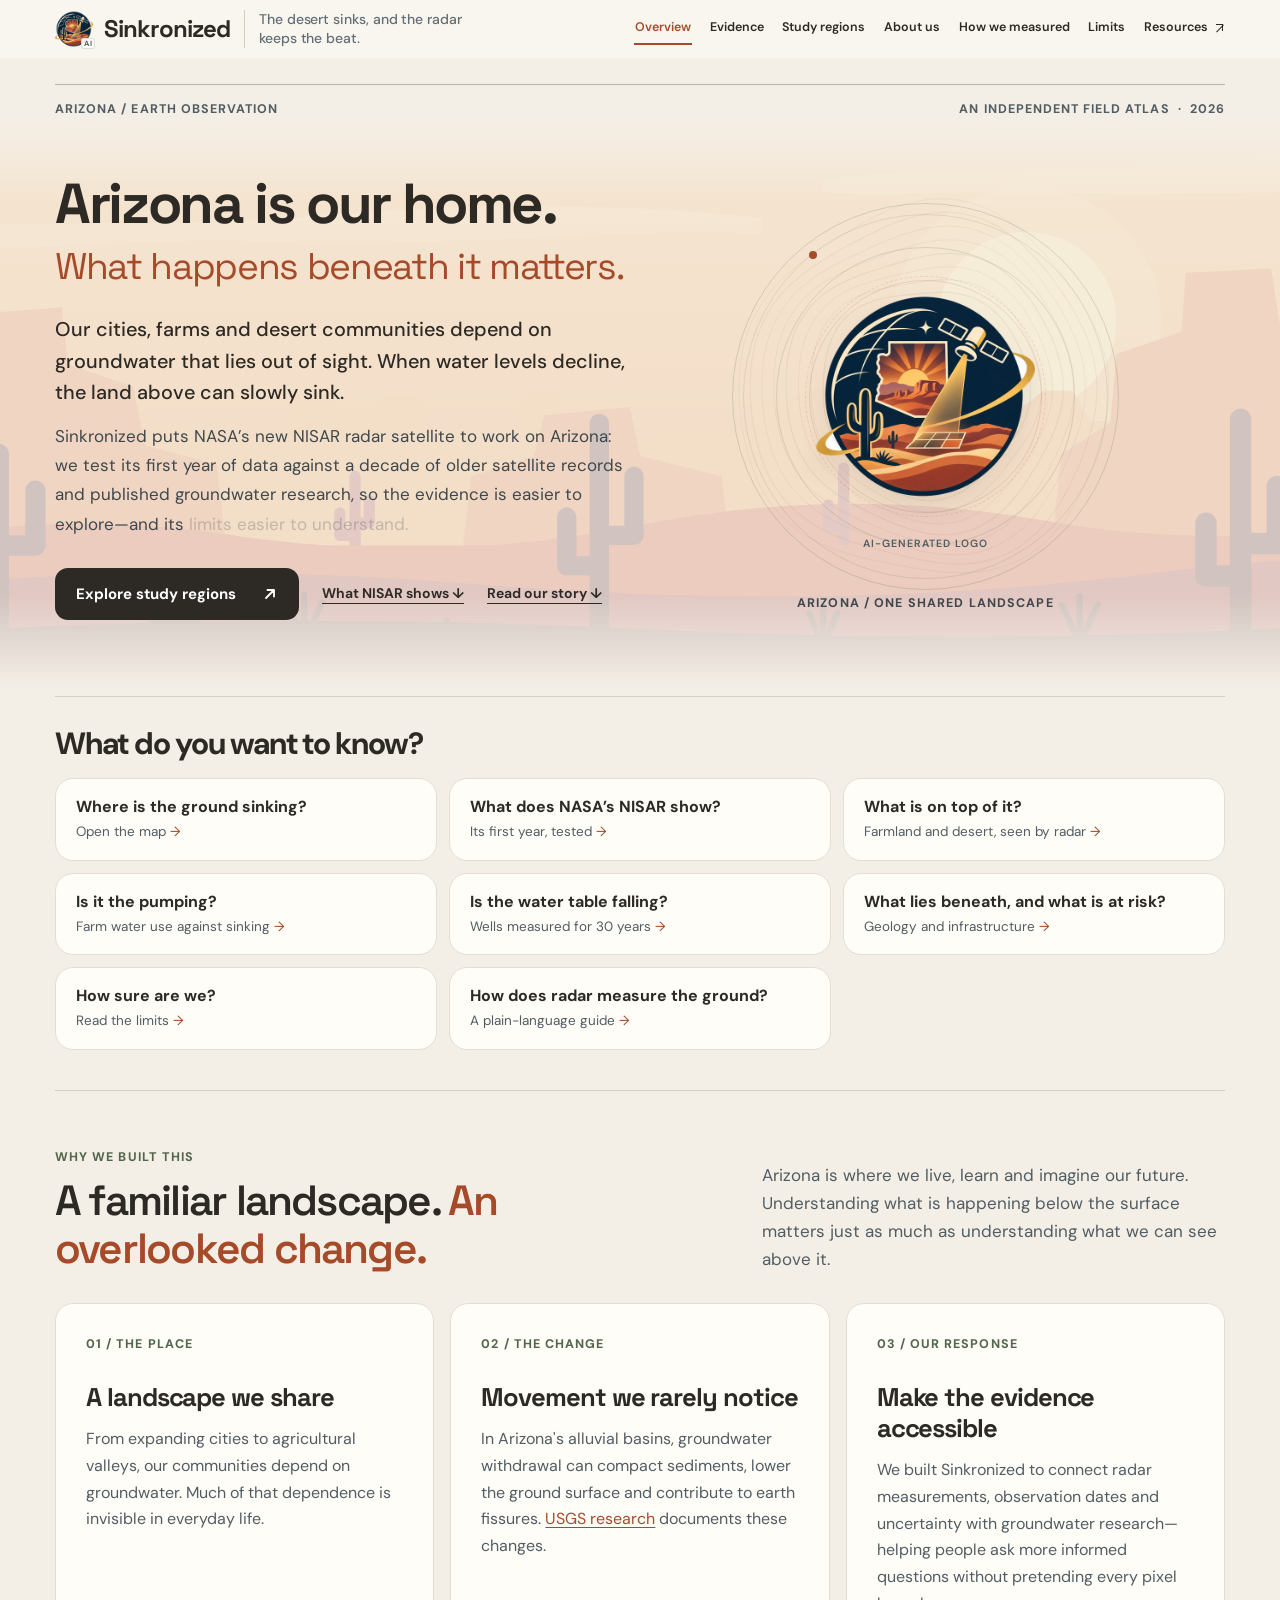
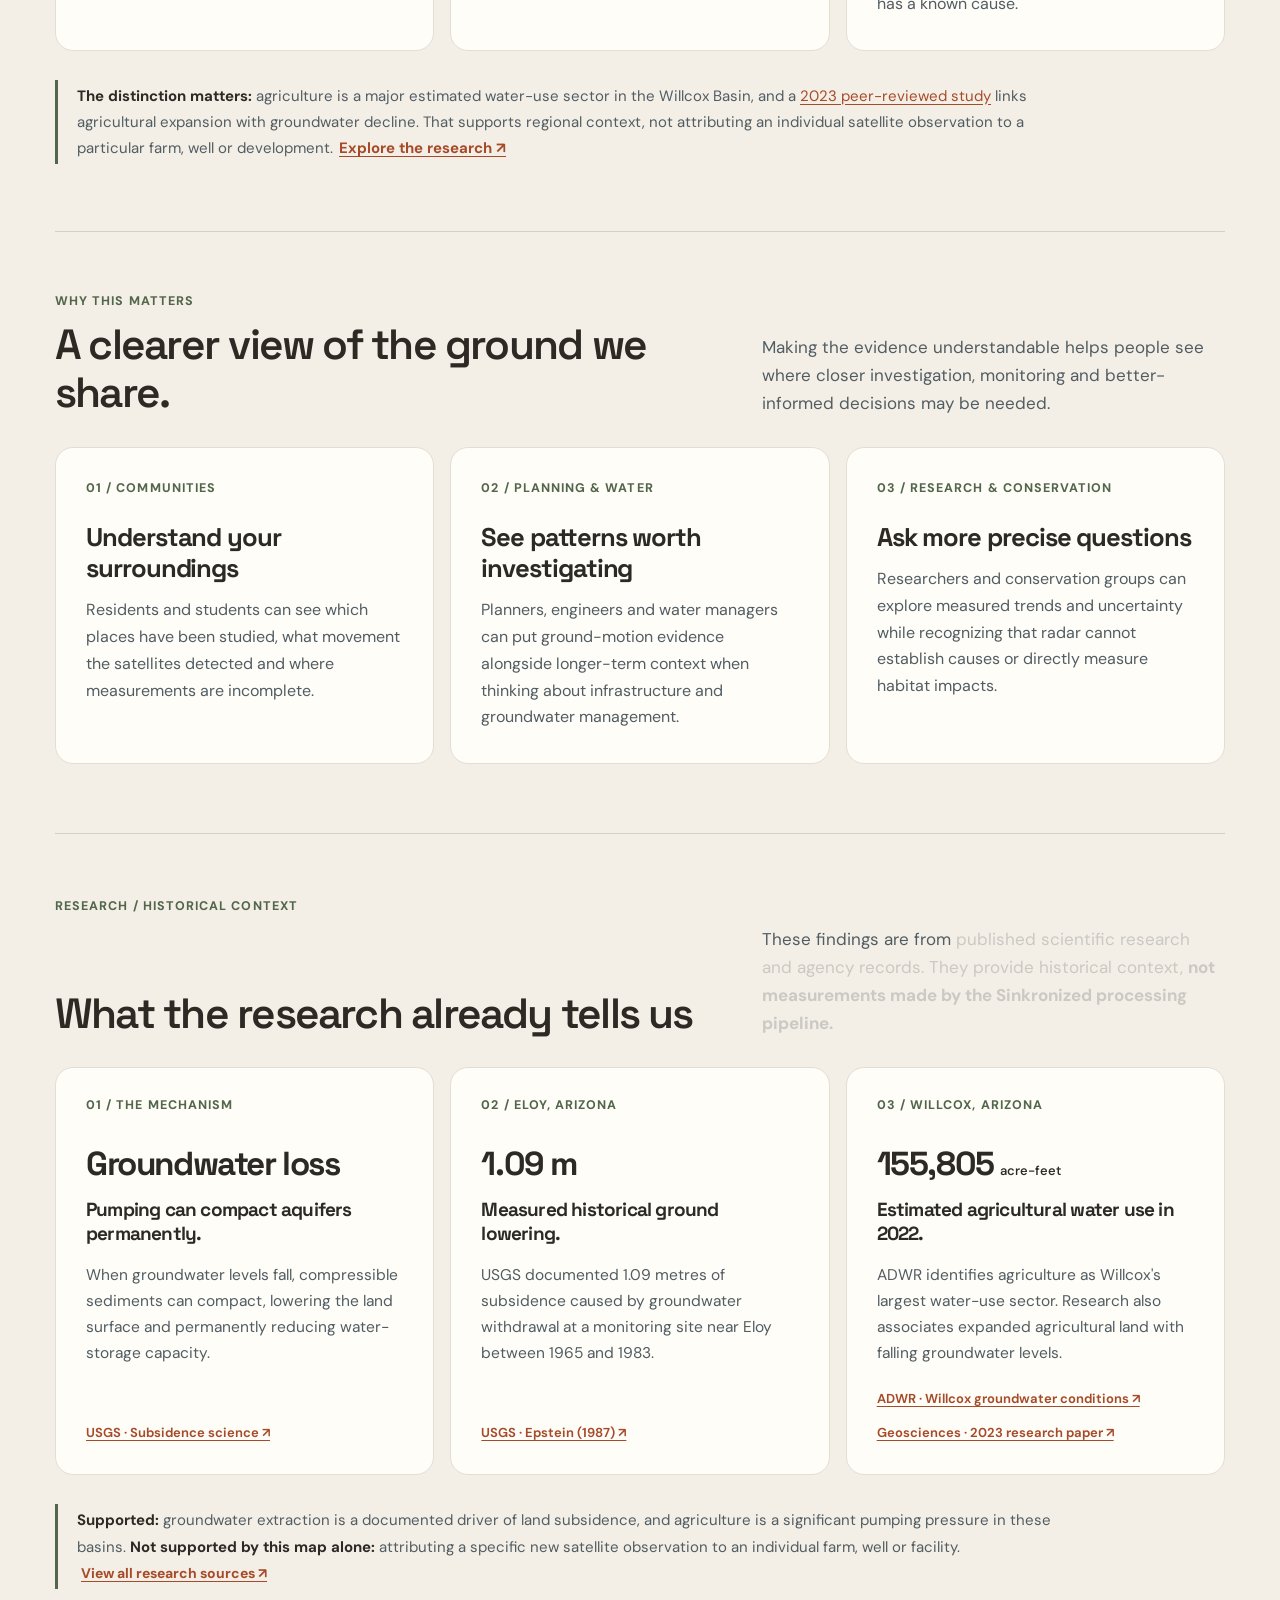
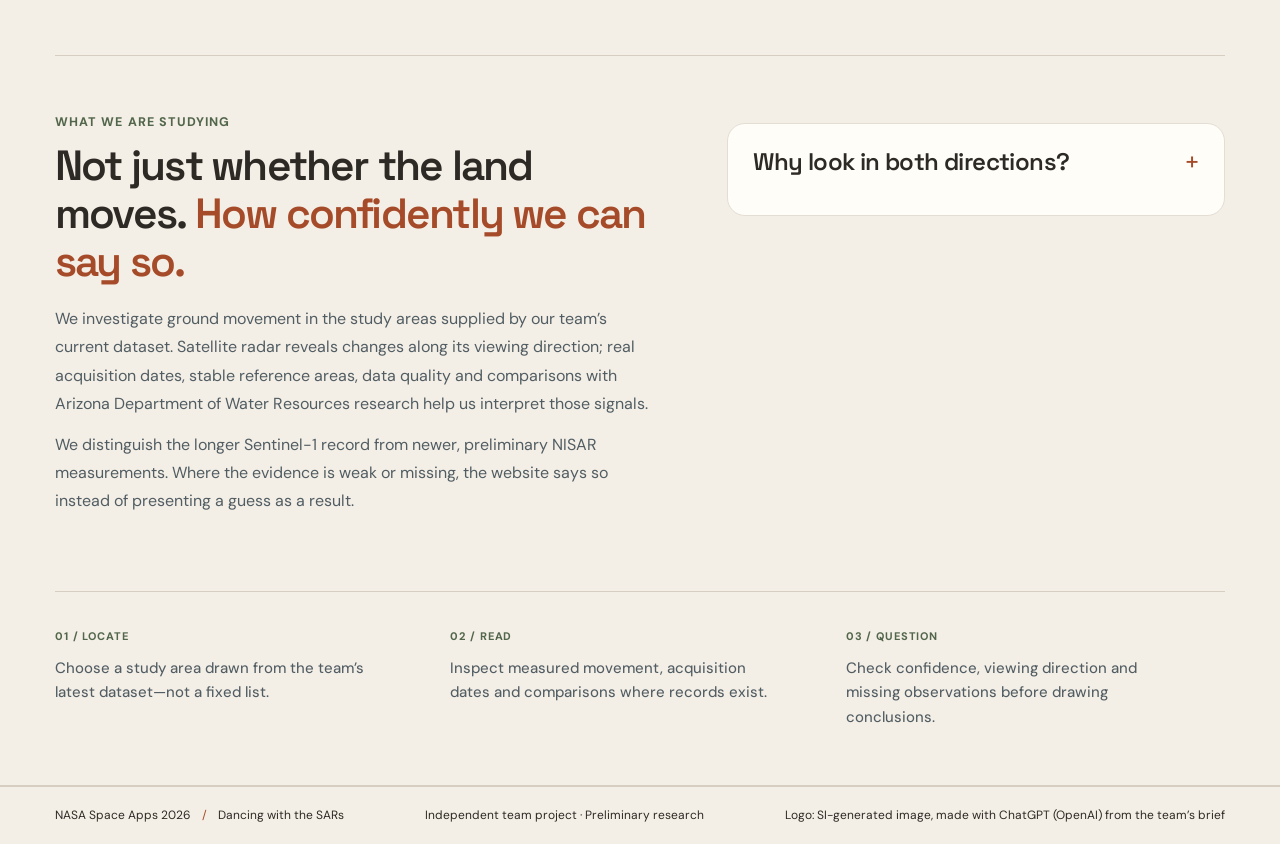
==== commit 7db5b13d: "Overview backdrop on laptops: wide desert-sunset scene across the full page width behind the text an" ====
--- a/web/index.html
+++ b/web/index.html
@@ -86,7 +86,7 @@
         <p class="overview-lede">Our cities, farms and desert communities depend on groundwater that lies out of sight. When water levels decline, the land above can slowly sink.</p>
         <p class="overview-subcopy">Sinkronized puts NASA’s new NISAR radar satellite to work on Arizona: we test its first year of data against a decade of older satellite records and published groundwater research, so the evidence is easier to explore—and its limits easier to understand.</p>
         <div class="overview-actions">
-          <a class="overview-primary" href="#atlas">Explore study regions <span aria-hidden="true">↗</span></a>
+          <a class="overview-primary" href="#atlas">Explore study regions <svg class="arrow-icon" viewBox="0 0 16 16" width="16" height="16" aria-hidden="true" focusable="false"><path d="M4 12 L12 4 M5.5 4 H12 V10.5" fill="none" stroke="currentColor" stroke-width="1.8" stroke-linecap="round" stroke-linejoin="round"/></svg></a>
           <a class="overview-story-link" href="#overview-nisar">What NISAR shows <span aria-hidden="true">↓</span></a>
           <a class="overview-story-link" href="#overview-story">Read our story <span aria-hidden="true">↓</span></a>
         </div>
@@ -140,7 +140,7 @@
           <p>We built Sinkronized to connect radar measurements, observation dates and uncertainty with groundwater research—helping people ask more informed questions without pretending every pixel has a known cause.</p>
         </article>
       </div>
-      <p class="overview-narrative-qualification"><strong>The distinction matters:</strong> agriculture is a major estimated water-use sector in the Willcox Basin, and a <a href="https://www.mdpi.com/2076-3263/13/6/176" target="_blank" rel="noopener noreferrer">2023 peer-reviewed study</a> links agricultural expansion with groundwater decline. That supports regional context, not attributing an individual satellite observation to a particular farm, well or development. <button type="button" data-dialog="sources">Explore the research ↗</button></p>
+      <p class="overview-narrative-qualification"><strong>The distinction matters:</strong> agriculture is a major estimated water-use sector in the Willcox Basin, and a <a href="https://www.mdpi.com/2076-3263/13/6/176" target="_blank" rel="noopener noreferrer">2023 peer-reviewed study</a> links agricultural expansion with groundwater decline. That supports regional context, not attributing an individual satellite observation to a particular farm, well or development. <button type="button" data-dialog="sources">Explore the research ↗&#xFE0E;</button></p>
     </section>
     <section id="overview-purpose" class="overview-purpose" aria-labelledby="purpose-title">
       <div class="overview-purpose-header">
@@ -165,25 +165,25 @@
           <strong class="overview-proof-number">Groundwater loss</strong>
           <h3>Pumping can compact aquifers permanently.</h3>
           <p>When groundwater levels fall, compressible sediments can compact, lowering the land surface and permanently reducing water-storage capacity.</p>
-          <a href="https://www.usgs.gov/water-science-school/science/land-subsidence" target="_blank" rel="noopener noreferrer">USGS · Subsidence science ↗</a>
+          <a href="https://www.usgs.gov/water-science-school/science/land-subsidence" target="_blank" rel="noopener noreferrer">USGS · Subsidence science ↗&#xFE0E;</a>
         </article>
         <article class="overview-proof-card">
           <span class="overview-proof-id">02 / ELOY, ARIZONA</span>
           <strong class="overview-proof-number">1.09 m</strong>
           <h3>Measured historical ground lowering.</h3>
           <p>USGS documented 1.09 metres of subsidence caused by groundwater withdrawal at a monitoring site near Eloy between 1965 and 1983.</p>
-          <a href="https://pubs.usgs.gov/publication/wri874143" target="_blank" rel="noopener noreferrer">USGS · Epstein (1987) ↗</a>
+          <a href="https://pubs.usgs.gov/publication/wri874143" target="_blank" rel="noopener noreferrer">USGS · Epstein (1987) ↗&#xFE0E;</a>
         </article>
         <article class="overview-proof-card">
           <span class="overview-proof-id">03 / WILLCOX, ARIZONA</span>
           <strong class="overview-proof-number">155,805 <small>acre-feet</small></strong>
           <h3>Estimated agricultural water use in 2022.</h3>
           <p>ADWR identifies agriculture as Willcox's largest water-use sector. Research also associates expanded agricultural land with falling groundwater levels.</p>
-          <a href="https://www.azwater.gov/find-info-on/how-do-i/willcox-groundwater-basin" target="_blank" rel="noopener noreferrer">ADWR · Willcox groundwater conditions ↗</a>
-          <a href="https://www.mdpi.com/2076-3263/13/6/176" target="_blank" rel="noopener noreferrer">Geosciences · 2023 research paper ↗</a>
-        </article>
-      </div>
-      <p class="overview-proof-qualifier"><strong>Supported:</strong> groundwater extraction is a documented driver of land subsidence, and agriculture is a significant pumping pressure in these basins. <strong>Not supported by this map alone:</strong> attributing a specific new satellite observation to an individual farm, well or facility. <button type="button" data-dialog="sources">View all research sources ↗</button></p>
+          <a href="https://www.azwater.gov/find-info-on/how-do-i/willcox-groundwater-basin" target="_blank" rel="noopener noreferrer">ADWR · Willcox groundwater conditions ↗&#xFE0E;</a>
+          <a href="https://www.mdpi.com/2076-3263/13/6/176" target="_blank" rel="noopener noreferrer">Geosciences · 2023 research paper ↗&#xFE0E;</a>
+        </article>
+      </div>
+      <p class="overview-proof-qualifier"><strong>Supported:</strong> groundwater extraction is a documented driver of land subsidence, and agriculture is a significant pumping pressure in these basins. <strong>Not supported by this map alone:</strong> attributing a specific new satellite observation to an individual farm, well or facility. <button type="button" data-dialog="sources">View all research sources ↗&#xFE0E;</button></p>
     </section>
     <div class="overview-evidence">
       <div class="overview-evidence-copy">
@@ -197,7 +197,7 @@
         <div class="look-direction-grid" aria-label="Satellite viewing directions">
           <div class="look-direction-tile">
             <span class="direction-number">01 / ASCENDING</span>
-            <strong>South to north <span aria-hidden="true">↗</span></strong>
+            <strong>South to north <span aria-hidden="true">↗&#xFE0E;</span></strong>
             <p>The satellite generally travels northward while observing the surface at a slanted angle.</p>
           </div>
           <div class="look-direction-tile">
@@ -257,7 +257,7 @@
         <img id="nisar-figure-img" alt="Left: scatter of NISAR one-year rate against Sentinel-1 ten-year rate, showing a rising relationship. Right: NISAR change over time at Willcox playa against the Sentinel-1 trend lines." width="1430" height="560" loading="lazy">
         <figcaption>Willcox basin. Left: each point is a 300 m block; the red line is the median Sentinel-1 rate for each NISAR rate. Right: NISAR’s year at the playa against Sentinel-1’s long-term trends. The sharp dip on one date in September 2026 is a single bad observation, not real motion.</figcaption>
       </figure>
-      <details class="more more-block"><summary>Where NISAR and Sentinel-1 do not agree</summary><p class="overview-proof-qualifier"> Over the six months both watched (Oct 2025–Apr 2026) their changes did not match (correlation <span data-nisar="overlap"></span>): about 1 cm of movement in six months is smaller than the noise. In the sinking areas NISAR also reads faster than Sentinel-1 (<span data-nisar="s-nisar"></span> against <span data-nisar="s-s1"></span> cm/yr, relative to the surroundings); we cannot yet tell whether that is noise or a recent speed-up. Over its full year NISAR’s playa change was <span data-nisar="net"></span> cm, close to Sentinel-1’s long-term trend of <span data-nisar="trend"></span> cm/yr, but one date carries 1–1.5 cm of error, so this is consistent, not proven. <button type="button" data-dialog="limits">Read all limits ↗</button></p></details>
+      <details class="more more-block"><summary>Where NISAR and Sentinel-1 do not agree</summary><p class="overview-proof-qualifier"> Over the six months both watched (Oct 2025–Apr 2026) their changes did not match (correlation <span data-nisar="overlap"></span>): about 1 cm of movement in six months is smaller than the noise. In the sinking areas NISAR also reads faster than Sentinel-1 (<span data-nisar="s-nisar"></span> against <span data-nisar="s-s1"></span> cm/yr, relative to the surroundings); we cannot yet tell whether that is noise or a recent speed-up. Over its full year NISAR’s playa change was <span data-nisar="net"></span> cm, close to Sentinel-1’s long-term trend of <span data-nisar="trend"></span> cm/yr, but one date carries 1–1.5 cm of error, so this is consistent, not proven. <button type="button" data-dialog="limits">Read all limits ↗&#xFE0E;</button></p></details>
       <details class="more more-block"><summary>From the other side</summary><p class="overview-proof-qualifier"> NISAR’s ascending track looks at Willcox from the opposite direction. Over the same June to October months (<span data-nisar="span"></span> days), the areas Sentinel-1 shows sinking changed by <span data-nisar="asc"></span> mm in the ascending data (95% range <span data-nisar="asc-lo"></span> to <span data-nisar="asc-hi"></span>) and <span data-nisar="desc"></span> mm in the descending data (<span data-nisar="desc-lo"></span> to <span data-nisar="desc-hi"></span>), relative to the rest, against <span data-nisar="exp"></span> mm expected from Sentinel-1’s long-term rate. Negative means moving away from the satellite. The difference between the two directions would reveal sideways motion; it is <span data-nisar="ew"></span> mm (<span data-nisar="ew-lo"></span> to <span data-nisar="ew-hi"></span>), too uncertain to say anything. Over so short a span the two directions’ whole-map patterns are mostly noise, so we do not compare them block by block.</p></details>
     </section>
     <section id="overview-farmland" class="overview-proof overview-nisar" aria-labelledby="farmland-title" role="tabpanel" hidden>
@@ -301,7 +301,7 @@
           <img id="nisar-farmland-img" alt="Left and middle: median NISAR HH and HV backscatter in decibels through the year for cropland, fallow land, shrubland and barren ground at Willcox. Right: bar chart of how well each measure separates cropland from desert." width="1950" height="546" loading="lazy">
           <figcaption>Willcox study box, 28 NISAR dates (Oct 2025–Nov 2026). Left and middle: the median signal for each land type. Right: how well each measure tells cropland from desert shrubland, from 0.5 (no better than chance) to 1 (perfect). The jumps that every line shares are mostly rain, not farming.</figcaption>
         </figure>
-        <details class="more more-block"><summary>Farmland can fool this radar</summary><p class="overview-proof-qualifier"> Published studies find that changing soil moisture and crops add apparent sinking to Sentinel-1-type (C-band) radar over fields: a systematic bias of up to several millimetres a year in general, and an estimated 2–4 cm a year for cotton in California, with the largest gaps against L-band in orchards such as pistachios, which also grow at Willcox. So part of the gap above may not be real sinking. What points the same way independently: NISAR’s L-band, less affected by this, also puts cropland lower (see below), and Willcox farmland has long been studied as a subsidence area. <button type="button" data-dialog="sources">See the studies ↗</button></p></details>
+        <details class="more more-block"><summary>Farmland can fool this radar</summary><p class="overview-proof-qualifier"> Published studies find that changing soil moisture and crops add apparent sinking to Sentinel-1-type (C-band) radar over fields: a systematic bias of up to several millimetres a year in general, and an estimated 2–4 cm a year for cotton in California, with the largest gaps against L-band in orchards such as pistachios, which also grow at Willcox. So part of the gap above may not be real sinking. What points the same way independently: NISAR’s L-band, less affected by this, also puts cropland lower (see below), and Willcox farmland has long been studied as a subsidence area. <button type="button" data-dialog="sources">See the studies ↗&#xFE0E;</button></p></details>
         <details class="more more-block"><summary>Other cautions</summary><p class="overview-proof-qualifier"> Rain brightens every land type at once: NISAR’s scene-wide brightness follows the previous three days’ rainfall (rank correlation <span data-nisar="rho-hh"></span> for HH, <span data-nisar="rho-hv"></span> for HV; rainfall from the ERA5 weather reanalysis on a 25 km grid). So we compare crops with desert on the same date and re-checked the scores using only the <span data-nisar="dry"></span> dry dates. Not settled: NISAR’s own L-band rates also put cropland below desert (<span data-nisar="nisar-diff"></span> cm/yr), but only <span data-nisar="nisar-cells"></span> cropland cells stay coherent all year, so we do not trust that size. The land-cover map describes the 2025 growing season while the radar year runs to November 2026, and fields rotate. None of this shows which farm, well or user caused any sinking.</p></details>
       </div>
     </section>
@@ -332,7 +332,7 @@
         </article>
       </div>
       <div class="viz" id="viz-pump" hidden></div>
-      <details class="more more-block"><summary>What this does not show</summary><p class="overview-proof-qualifier"> Matching places is not proof of cause: the pumping is a 2024 model estimate while the radar rate averages ten years, and C-band radar can over-read sinking over farmland (see above). The field-by-field test is inconclusive: only <span data-pump="coherent"></span>% of fields kept a usable 30 m radar reading, mostly idle land, orchards and vineyards, while almost all of the <span data-pump="row-fields"></span> field-crop fields (small grains, cover crops, alfalfa, corn and cotton) lost it (<span data-pump="row-with"></span> kept), so the heaviest pumpers are missing. Across the <span data-pump="field-n"></span> pumped fields that did keep one, pumping per acre and sinking were barely related (<span data-pump="field-rho"></span>, range <span data-pump="field-lo"></span> to <span data-pump="field-hi"></span>). Water levels in wells, geology and the depth of the clay layers are not included. <button type="button" data-dialog="sources">See the data source ↗</button></p></details>
+      <details class="more more-block"><summary>What this does not show</summary><p class="overview-proof-qualifier"> Matching places is not proof of cause: the pumping is a 2024 model estimate while the radar rate averages ten years, and C-band radar can over-read sinking over farmland (see above). The field-by-field test is inconclusive: only <span data-pump="coherent"></span>% of fields kept a usable 30 m radar reading, mostly idle land, orchards and vineyards, while almost all of the <span data-pump="row-fields"></span> field-crop fields (small grains, cover crops, alfalfa, corn and cotton) lost it (<span data-pump="row-with"></span> kept), so the heaviest pumpers are missing. Across the <span data-pump="field-n"></span> pumped fields that did keep one, pumping per acre and sinking were barely related (<span data-pump="field-rho"></span>, range <span data-pump="field-lo"></span> to <span data-pump="field-hi"></span>). Water levels in wells, geology and the depth of the clay layers are not included. <button type="button" data-dialog="sources">See the data source ↗&#xFE0E;</button></p></details>
     </section>
     <section id="overview-groundwater" class="overview-proof overview-nisar" aria-labelledby="groundwater-title" role="tabpanel" hidden>
       <div class="overview-proof-heading">
@@ -361,7 +361,7 @@
         </article>
       </div>
       <div class="viz" id="viz-groundwater" hidden></div>
-      <details class="more more-block"><summary>What this does not show</summary><p class="overview-proof-qualifier">The early and recent readings come from different programs, and the recent reading is a single latest value without a resting-or-pumping flag in the service we used. Wells differ in depth and in which layer of the aquifer they tap. The water-level record spans about 30 years while the radar rate covers ten. A link between falling water and sinking ground matches the documented mechanism (pumped-out clays compact), but these numbers alone do not show which wells or users caused it. <button type="button" data-dialog="sources">See the data sources ↗</button></p></details>
+      <details class="more more-block"><summary>What this does not show</summary><p class="overview-proof-qualifier">The early and recent readings come from different programs, and the recent reading is a single latest value without a resting-or-pumping flag in the service we used. Wells differ in depth and in which layer of the aquifer they tap. The water-level record spans about 30 years while the radar rate covers ten. A link between falling water and sinking ground matches the documented mechanism (pumped-out clays compact), but these numbers alone do not show which wells or users caused it. <button type="button" data-dialog="sources">See the data sources ↗&#xFE0E;</button></p></details>
     </section>
     <section id="overview-geology" class="overview-proof overview-nisar" aria-labelledby="geology-title" role="tabpanel">
       <div class="overview-proof-heading">
@@ -490,7 +490,7 @@
     <div id="team-grid" class="team-grid" aria-label="Sinkronized project contributors"></div>
     <div class="about-outro">
       <p>Independent research project. Not an official NASA or agency product.</p>
-      <a href="https://github.com/mansi200304/NASA-Hackathon" target="_blank" rel="noopener noreferrer">Explore the project source <span aria-hidden="true">↗</span></a>
+      <a href="https://github.com/mansi200304/NASA-Hackathon" target="_blank" rel="noopener noreferrer">Explore the project source <span aria-hidden="true">↗&#xFE0E;</span></a>
     </div>
   </section>
       <footer class="page-footer"><span>NASA Space Apps 2026 <span class="footer-separator">/</span> Dancing with the SARs</span><span>Independent team project · Preliminary research</span><span class="si-note">Logo: SI-generated image, made with ChatGPT (OpenAI) from the team’s brief</span></footer>
--- a/web/design-system.css
+++ b/web/design-system.css
@@ -980,16 +980,27 @@
  .masthead nav>a[href]:not(#_),.masthead nav>button[type]:not(#_){font-size:12.5px}
  .masthead nav:not(#_){gap:4px clamp(12px,1.3vw,24px)}
 }
+/* Overview background: a soft flat desert-sunset illustration (sun, red-rock buttes, saguaros, prickly pear; original artwork in web/assets/arizona-backdrop*.svg) spread across the full width of the Overview page behind the text and the logo. Shown at 22% strength so every line keeps at least 4.5:1 contrast (grey text darkened a shade). Phones use the tall version of the scene. */
+.overview-hero{position:relative}
+.overview-hero .overview-desert-art{display:none}
+/* The Overview section clips its contents; let the backdrop reach the true screen edges, and never scroll sideways. */
+.overview:not(#_){overflow:visible}
+body{overflow-x:hidden}
+.overview-hero::before{content:"";position:absolute;top:0;bottom:0;left:50%;width:100vw;transform:translateX(-50%);z-index:-1;pointer-events:none;background:url("./assets/arizona-backdrop-wide.svg") center bottom / cover no-repeat;opacity:.22;-webkit-mask-image:linear-gradient(to bottom,transparent 0,#000 14%,#000 84%,transparent 100%);mask-image:linear-gradient(to bottom,transparent 0,#000 14%,#000 84%,transparent 100%)}
+.overview-hero .overview-subcopy,.overview-hero .overview-visual-label,.overview-hero .si-badge{color:#3f484d}
 /* hero-ai-note: shown on phones only */
 .hero-ai-note{display:none}
 /* Phones: the large logo is replaced by a soft flat illustration of a desert sunset (sun, red-rock buttes, saguaros, prickly pear; original artwork, web/assets/arizona-backdrop.svg) behind the opening text, shown at 22% strength so every line keeps at least 4.5:1 contrast (grey text darkened a shade here); the action buttons are centred. */
 @media(max-width:700px){
  .overview-visual:not(#_){display:none}
  .overview-hero:not(#_){position:relative}
- .overview-hero::before{content:"";position:absolute;top:0;bottom:0;left:-20px;right:-20px;z-index:-1;pointer-events:none;background:url("./assets/arizona-backdrop.svg") center / cover no-repeat;opacity:.22;-webkit-mask-image:linear-gradient(to bottom,transparent 0,#000 14%,#000 84%,transparent 100%);mask-image:linear-gradient(to bottom,transparent 0,#000 14%,#000 84%,transparent 100%)}
- .overview-hero .overview-subcopy,.overview-hero .hero-ai-note{color:#3f484d}
+ .overview-hero::before{left:-20px;right:-20px;width:auto;transform:none;background-image:url("./assets/arizona-backdrop.svg")}
+ .overview-hero .hero-ai-note{color:#3f484d}
  .hero-ai-note:not(#_){display:block;text-align:center;margin:10px 0 0;font:600 11px/1.3 var(--sans);letter-spacing:.07em;text-transform:uppercase;color:var(--slate-deep)}
  .overview-actions:not(#_){display:flex;flex-wrap:wrap;justify-content:center;align-items:center;gap:6px 26px}
  .overview-primary:not(#_){display:flex;width:100%;justify-content:center;gap:10px;text-align:center}
  .overview-story-link:not(#_){text-align:center}
 }
+.arrow-icon{display:block;flex:none;width:16px;height:16px}
+.overview-primary .arrow-icon{transition:transform .25s cubic-bezier(.2,.8,.2,1)}
+.overview-primary:hover .arrow-icon{transform:translate(2px,-2px)}
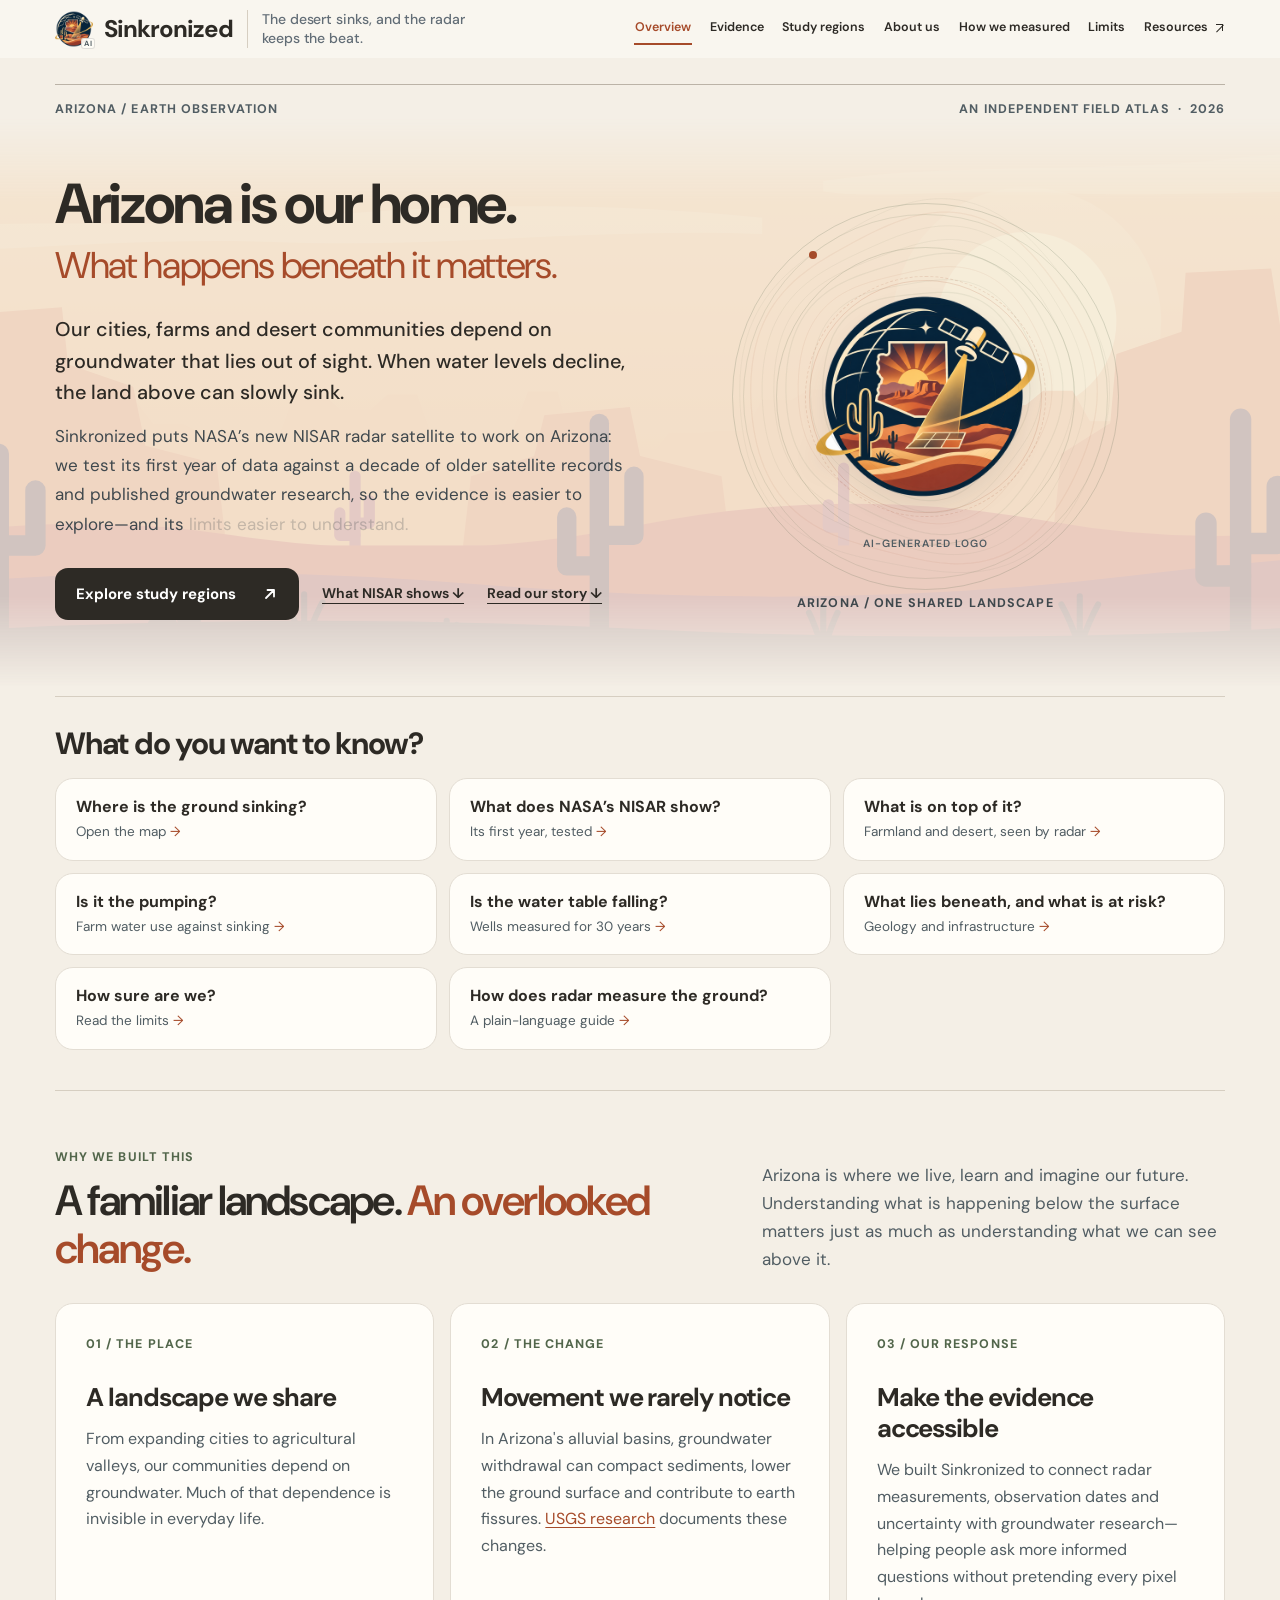
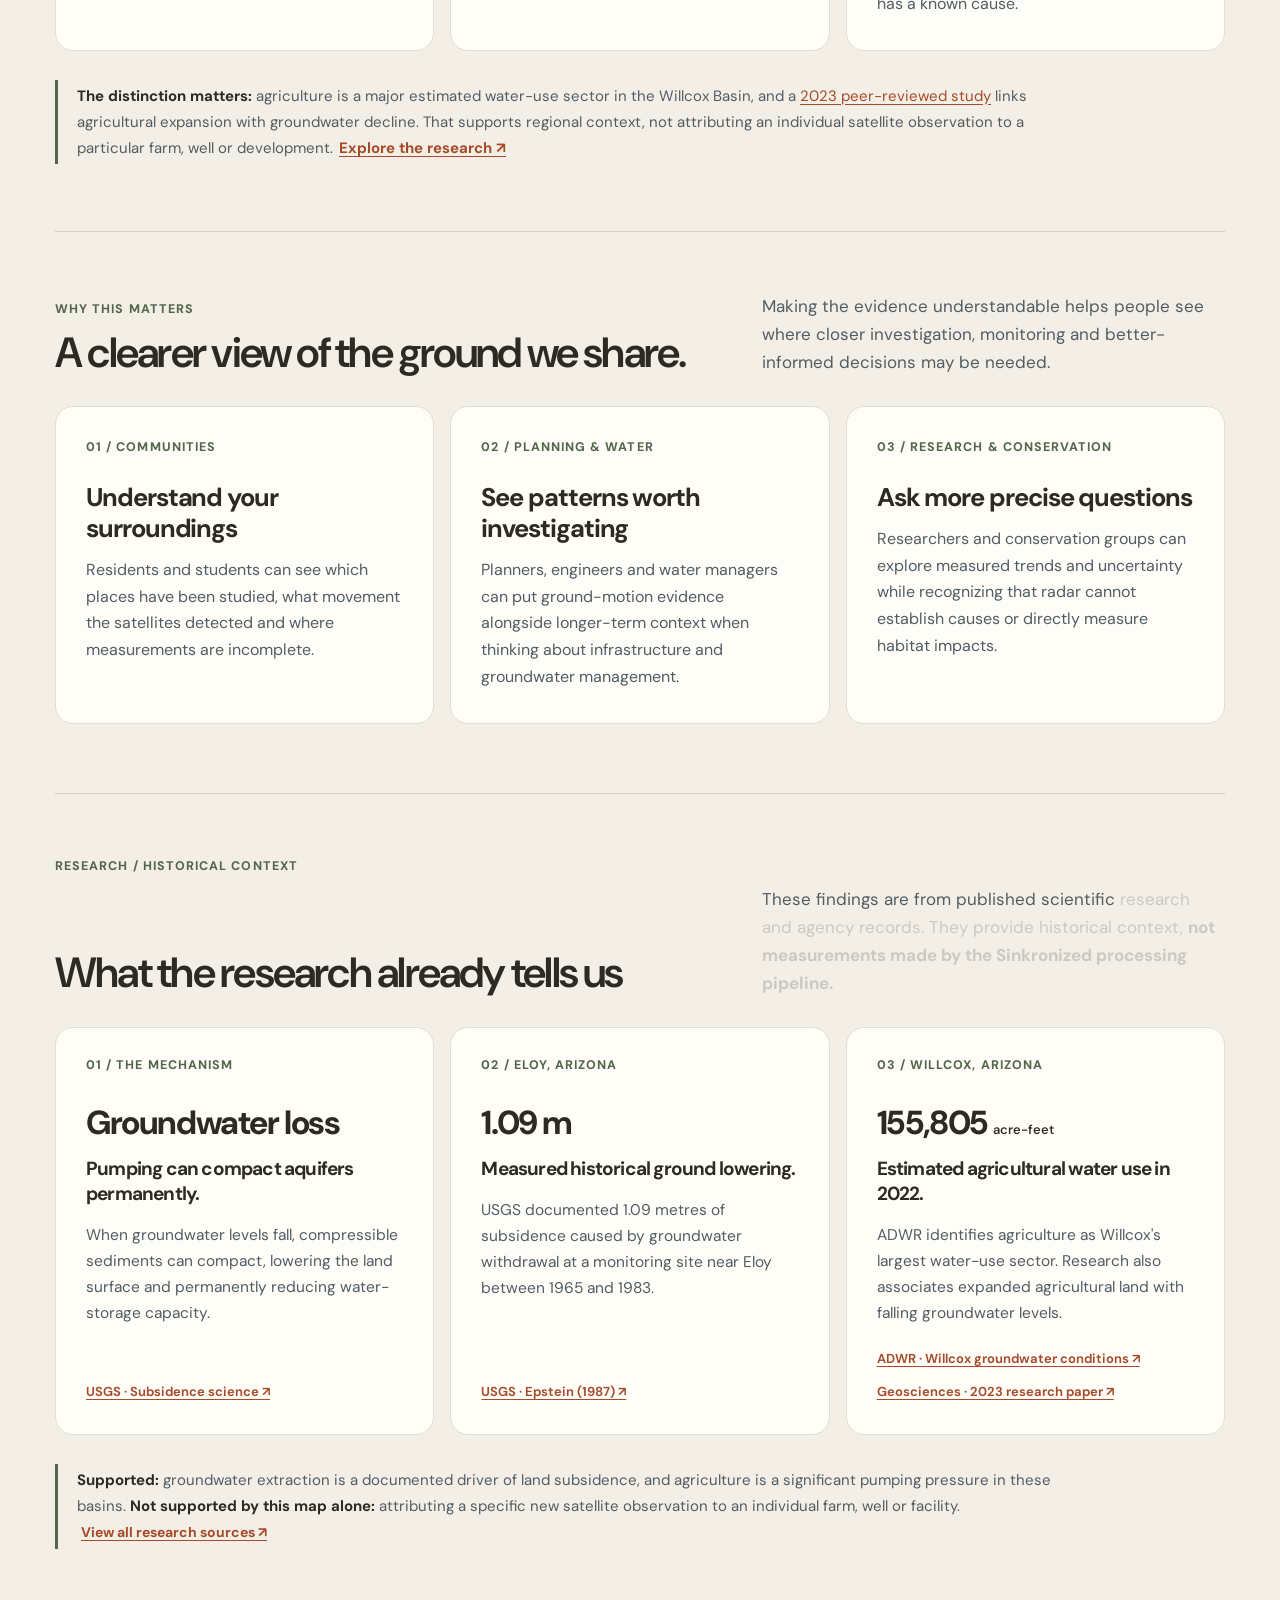
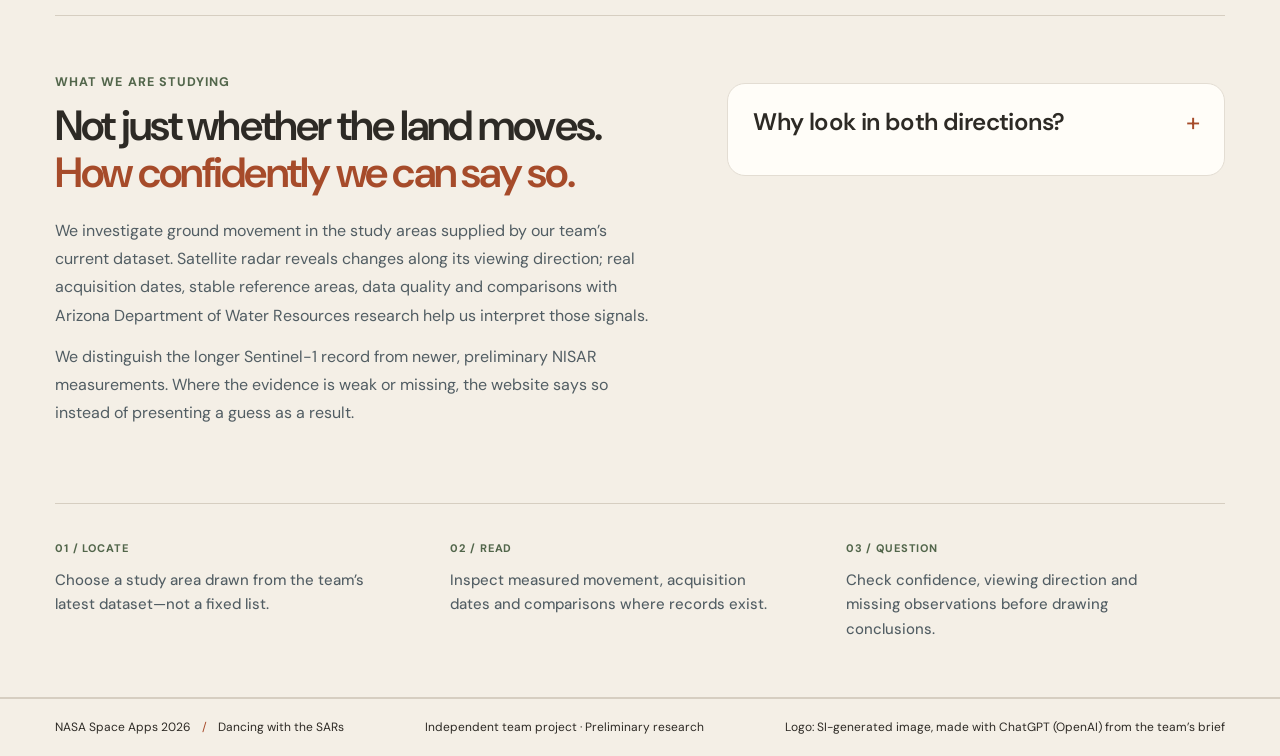
==== commit 7fff5f31: "Consistency and release pass: fix deep links to Evidence tabs, one typeface (DM Sans), aligned card " ====
--- a/web/index.html
+++ b/web/index.html
@@ -6,7 +6,7 @@
   <meta name="theme-color" content="#F4EFE6">
   <link rel="preconnect" href="https://fonts.googleapis.com">
   <link rel="preconnect" href="https://fonts.gstatic.com" crossorigin>
-  <link href="https://fonts.googleapis.com/css2?family=DM+Sans:wght@400;500;600;700&family=Space+Grotesk:wght@400;500;600;700&display=swap" rel="stylesheet">
+  <link href="https://fonts.googleapis.com/css2?family=DM+Sans:wght@400;500;600;700&display=swap" rel="stylesheet">
 <link rel="icon" type="image/png" sizes="32x32" href="./assets/favicon-32.png">
 <link rel="apple-touch-icon" href="./assets/apple-touch-icon.png">
   <meta name="description" content="The desert sinks, and the radar keeps the beat. A groundwater field atlas.">
--- a/web/design-system.css
+++ b/web/design-system.css
@@ -293,7 +293,7 @@
    Space Grotesk is a display face; DM Sans stays legible for long scientific copy. */
 :root{
   --sans:"DM Sans","Segoe UI",Arial,sans-serif;
-  --display:"Space Grotesk","Avenir Next","Segoe UI",sans-serif;
+  --display: var(--sans);
 }
 .masthead .wordmark,.overview h1,.overview h1 em,
 .overview-narrative-head h2,.overview-purpose-header h2,.overview-proof-heading h2,
@@ -1004,3 +1004,6 @@
 .arrow-icon{display:block;flex:none;width:16px;height:16px}
 .overview-primary .arrow-icon{transition:transform .25s cubic-bezier(.2,.8,.2,1)}
 .overview-primary:hover .arrow-icon{transform:translate(2px,-2px)}
+/* Finding cards: the 'How we know' button sits at the bottom of every card, so a row of cards lines up. */
+.overview-proof-card>details.more:not(#_){margin-top:auto;padding-top:14px}
+.overview-proof-card>details.more>summary{margin-top:0}
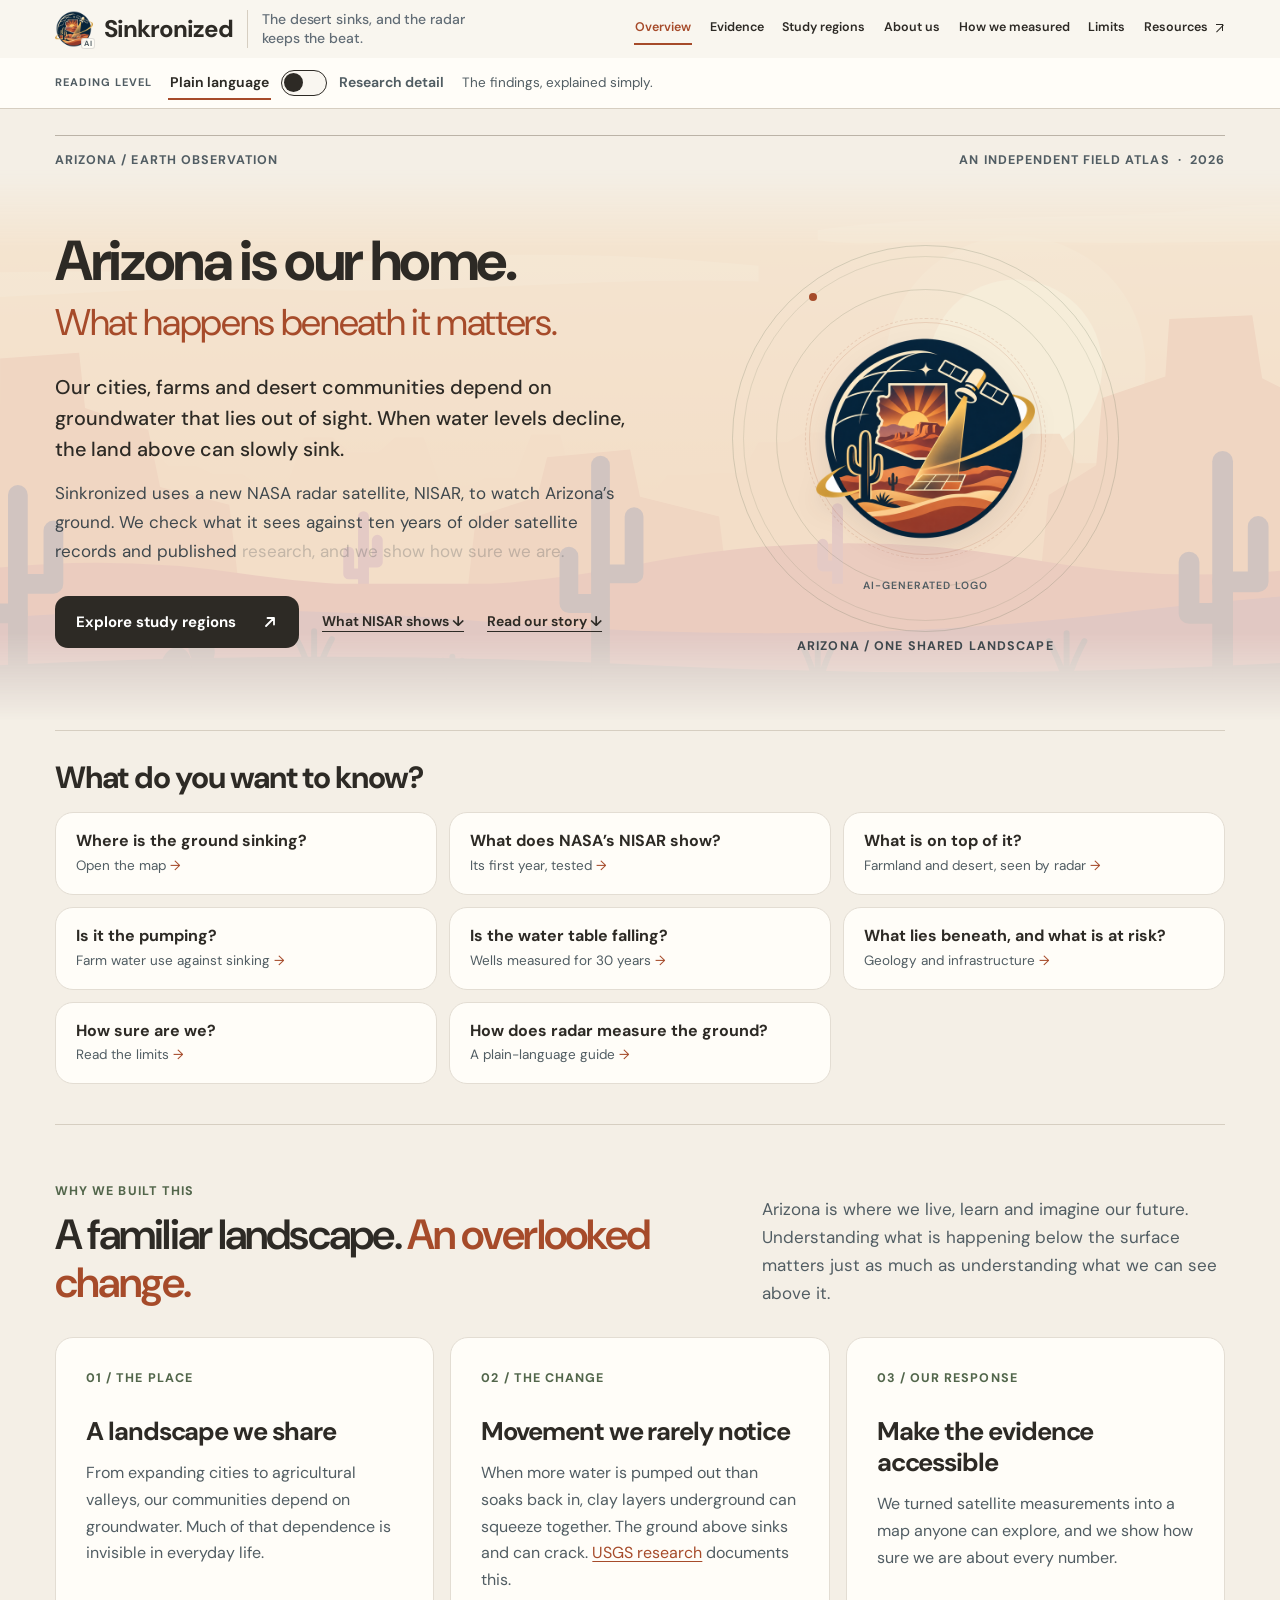
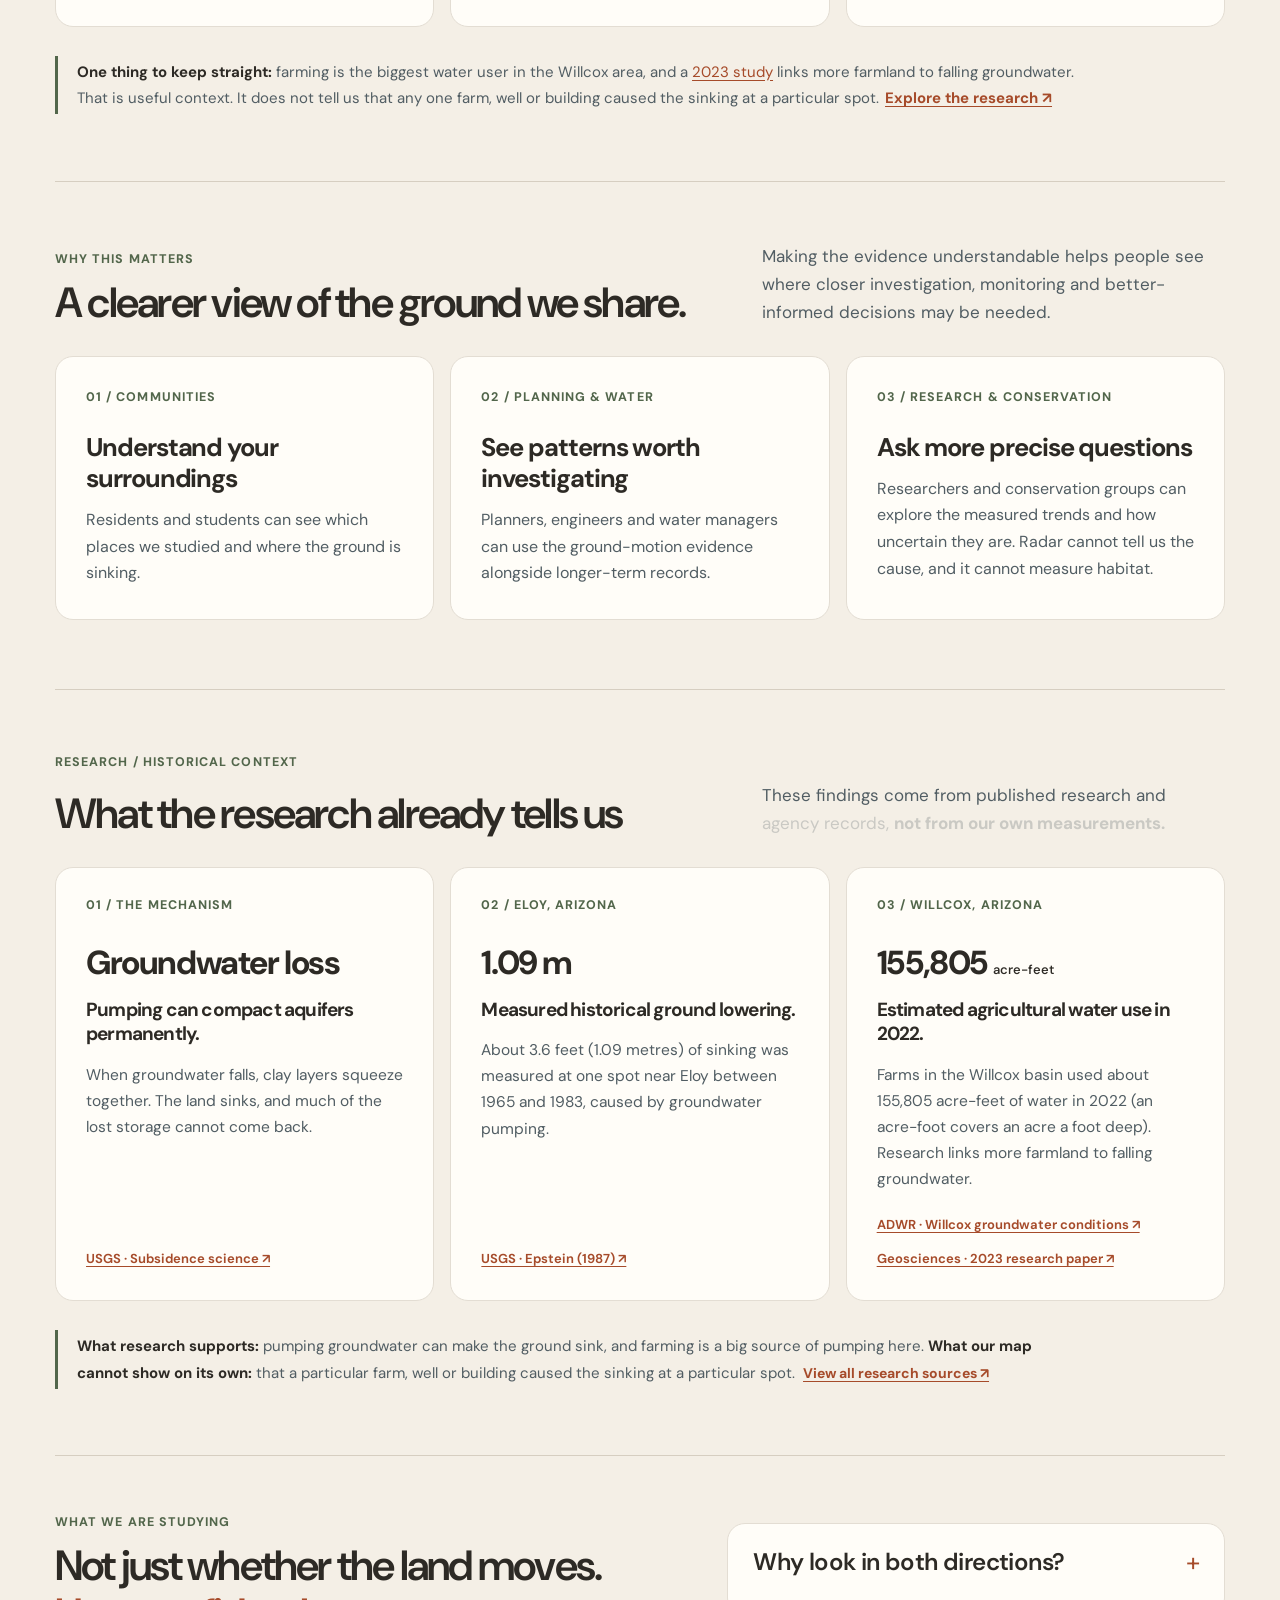
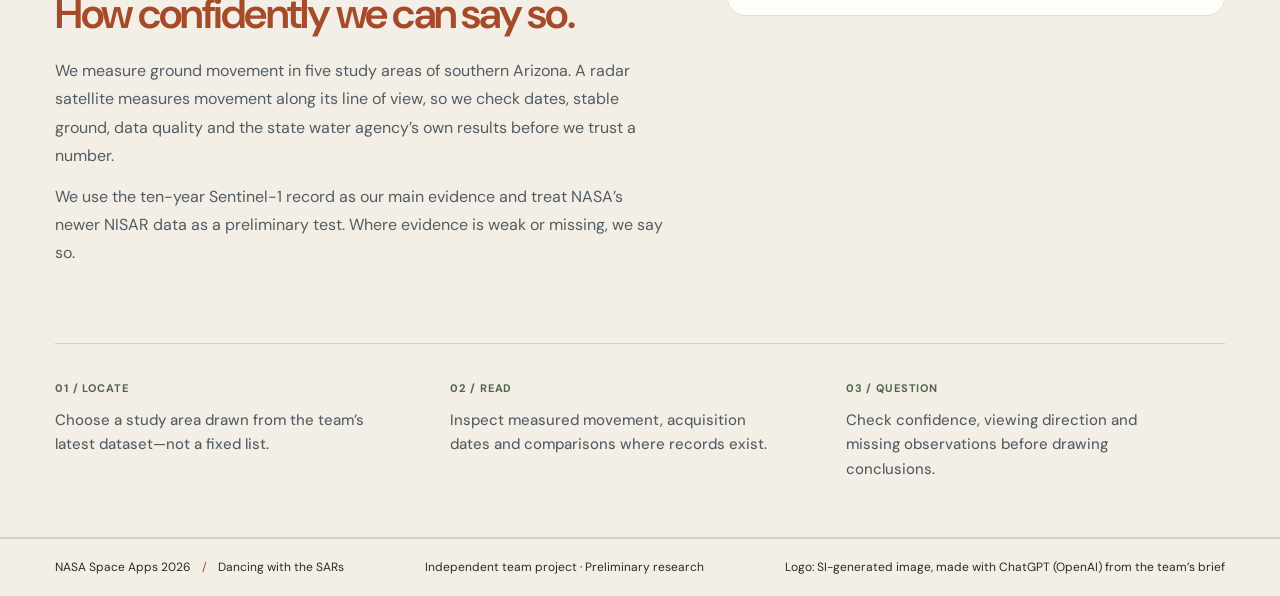
==== commit e7ceb899: "Two reading levels: a Plain language / Research detail switch under the header. Plain wording across" ====
--- a/web/index.html
+++ b/web/index.html
@@ -4,6 +4,7 @@
   <meta charset="utf-8">
   <meta name="viewport" content="width=device-width,initial-scale=1">
   <meta name="theme-color" content="#F4EFE6">
+  <script>(function(){try{var q=new URLSearchParams(location.search).get("audience"),m=(q==="research"||q==="plain")?q:localStorage.getItem("sinkronized-audience");if(m==="research")document.documentElement.setAttribute("data-audience","research")}catch(e){}})()</script>
   <link rel="preconnect" href="https://fonts.googleapis.com">
   <link rel="preconnect" href="https://fonts.gstatic.com" crossorigin>
   <link href="https://fonts.googleapis.com/css2?family=DM+Sans:wght@400;500;600;700&display=swap" rel="stylesheet">
@@ -35,6 +36,18 @@
       <button type="button" data-dialog="sources">Resources <span class="out-arrow" aria-hidden="true"></span></button>
     </nav>
   </header>
+  <div class="audience-bar" id="audience-bar">
+    <div class="audience-inner">
+      <span class="audience-label" id="audience-label">Reading level</span>
+      <div class="audience-control">
+        <button type="button" class="audience-side" data-set="plain">Plain language</button>
+        <button type="button" id="audience-switch" class="audience-switch" role="switch" aria-checked="false" aria-label="Research detail: show the detailed version for researchers and water engineers"><span class="audience-knob" aria-hidden="true"></span></button>
+        <button type="button" class="audience-side" data-set="research">Research detail</button>
+      </div>
+      <span class="audience-hint" id="audience-hint"></span>
+    </div>
+  </div>
+  <p id="audience-announce" class="sr-only" role="status" aria-live="polite"></p>
 
   <section id="overview" class="overview" data-view="overview" aria-labelledby="overview-title">
     <div class="overview-topline"><span>ARIZONA / EARTH OBSERVATION</span><span>AN INDEPENDENT FIELD ATLAS &nbsp;·&nbsp; 2026</span></div>
@@ -84,7 +97,8 @@
       <div class="overview-copy">
         <h1 id="overview-title"><span>Arizona is our home.</span><em>What happens beneath it matters.</em></h1>
         <p class="overview-lede">Our cities, farms and desert communities depend on groundwater that lies out of sight. When water levels decline, the land above can slowly sink.</p>
-        <p class="overview-subcopy">Sinkronized puts NASA’s new NISAR radar satellite to work on Arizona: we test its first year of data against a decade of older satellite records and published groundwater research, so the evidence is easier to explore—and its limits easier to understand.</p>
+        <p data-aud="plain" class="overview-subcopy">Sinkronized uses a new NASA radar satellite, NISAR, to watch Arizona’s ground. We check what it sees against ten years of older satellite records and published research, and we show how sure we are.</p>
+<p data-aud="research" class="overview-subcopy">Headline rates are line-of-sight rates from OPERA Sentinel-1 DISP-S1 (2016–2026), each with an uncertainty that combines the fit error with the disagreement between look directions. NISAR L2 GUNW and GCOV products are processed here and tested against them: pattern agreement, troposphere correction, two look directions and backscatter. Where the evidence is weak, we say so.</p>
         <div class="overview-actions">
           <a class="overview-primary" href="#atlas">Explore study regions <svg class="arrow-icon" viewBox="0 0 16 16" width="16" height="16" aria-hidden="true" focusable="false"><path d="M4 12 L12 4 M5.5 4 H12 V10.5" fill="none" stroke="currentColor" stroke-width="1.8" stroke-linecap="round" stroke-linejoin="round"/></svg></a>
           <a class="overview-story-link" href="#overview-nisar">What NISAR shows <span aria-hidden="true">↓</span></a>
@@ -132,15 +146,18 @@
         <article>
           <span class="overview-narrative-index">02 / THE CHANGE</span>
           <h3>Movement we rarely notice</h3>
-          <p>In Arizona's alluvial basins, groundwater withdrawal can compact sediments, lower the ground surface and contribute to earth fissures. <a href="https://pubs.usgs.gov/publication/wri004277" target="_blank" rel="noopener noreferrer">USGS research</a> documents these changes.</p>
+          <p data-aud="plain">When more water is pumped out than soaks back in, clay layers underground can squeeze together. The ground above sinks and can crack. <a href="https://pubs.usgs.gov/publication/wri004277" target="_blank" rel="noopener noreferrer">USGS research</a> documents this.</p>
+<p data-aud="research">In Arizona's alluvial basins, groundwater withdrawal can compact sediments, lower the ground surface and contribute to earth fissures. <a href="https://pubs.usgs.gov/publication/wri004277" target="_blank" rel="noopener noreferrer">USGS research</a> documents these changes.</p>
         </article>
         <article>
           <span class="overview-narrative-index">03 / OUR RESPONSE</span>
           <h3>Make the evidence accessible</h3>
-          <p>We built Sinkronized to connect radar measurements, observation dates and uncertainty with groundwater research—helping people ask more informed questions without pretending every pixel has a known cause.</p>
-        </article>
-      </div>
-      <p class="overview-narrative-qualification"><strong>The distinction matters:</strong> agriculture is a major estimated water-use sector in the Willcox Basin, and a <a href="https://www.mdpi.com/2076-3263/13/6/176" target="_blank" rel="noopener noreferrer">2023 peer-reviewed study</a> links agricultural expansion with groundwater decline. That supports regional context, not attributing an individual satellite observation to a particular farm, well or development. <button type="button" data-dialog="sources">Explore the research ↗&#xFE0E;</button></p>
+          <p data-aud="plain">We turned satellite measurements into a map anyone can explore, and we show how sure we are about every number.</p>
+<p data-aud="research">We built Sinkronized to connect radar measurements, observation dates and uncertainty with groundwater research—helping people ask more informed questions without pretending every pixel has a known cause.</p>
+        </article>
+      </div>
+      <p data-aud="plain" class="overview-narrative-qualification"><strong>One thing to keep straight:</strong> farming is the biggest water user in the Willcox area, and a <a href="https://www.mdpi.com/2076-3263/13/6/176" target="_blank" rel="noopener noreferrer">2023 study</a> links more farmland to falling groundwater. That is useful context. It does not tell us that any one farm, well or building caused the sinking at a particular spot. <button type="button" data-dialog="sources">Explore the research ↗&#xFE0E;</button></p>
+<p data-aud="research" class="overview-narrative-qualification"><strong>The distinction matters:</strong> agriculture is a major estimated water-use sector in the Willcox Basin, and a <a href="https://www.mdpi.com/2076-3263/13/6/176" target="_blank" rel="noopener noreferrer">2023 peer-reviewed study</a> links agricultural expansion with groundwater decline. That supports regional context, not attributing an individual satellite observation to a particular farm, well or development. <button type="button" data-dialog="sources">Explore the research ↗&#xFE0E;</button></p>
     </section>
     <section id="overview-purpose" class="overview-purpose" aria-labelledby="purpose-title">
       <div class="overview-purpose-header">
@@ -148,49 +165,59 @@
         <p>Making the evidence understandable helps people see where closer investigation, monitoring and better-informed decisions may be needed.</p>
       </div>
       <div class="overview-audiences">
-        <article><span>01 / COMMUNITIES</span><h3>Understand your surroundings</h3><p>Residents and students can see which places have been studied, what movement the satellites detected and where measurements are incomplete.</p></article>
-        <article><span>02 / PLANNING &amp; WATER</span><h3>See patterns worth investigating</h3><p>Planners, engineers and water managers can put ground-motion evidence alongside longer-term context when thinking about infrastructure and groundwater management.</p></article>
-        <article><span>03 / RESEARCH &amp; CONSERVATION</span><h3>Ask more precise questions</h3><p>Researchers and conservation groups can explore measured trends and uncertainty while recognizing that radar cannot establish causes or directly measure habitat impacts.</p></article>
+        <article data-aud="plain"><span>01 / COMMUNITIES</span><h3>Understand your surroundings</h3><p>Residents and students can see which places we studied and where the ground is sinking.</p></article>
+<article data-aud="research"><span>01 / COMMUNITIES</span><h3>Understand your surroundings</h3><p>Residents and students can see which places have been studied, what movement the satellites detected and where measurements are incomplete.</p></article>
+        <article data-aud="plain"><span>02 / PLANNING &amp; WATER</span><h3>See patterns worth investigating</h3><p>Planners, engineers and water managers can use the ground-motion evidence alongside longer-term records.</p></article>
+<article data-aud="research"><span>02 / PLANNING &amp; WATER</span><h3>See patterns worth investigating</h3><p>Planners, engineers and water managers can put ground-motion evidence alongside longer-term context when thinking about infrastructure and groundwater management.</p></article>
+        <article data-aud="plain"><span>03 / RESEARCH &amp; CONSERVATION</span><h3>Ask more precise questions</h3><p>Researchers and conservation groups can explore the measured trends and how uncertain they are. Radar cannot tell us the cause, and it cannot measure habitat.</p></article>
+<article data-aud="research"><span>03 / RESEARCH &amp; CONSERVATION</span><h3>Ask more precise questions</h3><p>Researchers and conservation groups can explore measured trends and uncertainty while recognizing that radar cannot establish causes or directly measure habitat impacts.</p></article>
       </div>
     </section>
     <section class="overview-proof" aria-labelledby="proof-title">
       <div class="overview-proof-heading">
         <span class="overview-mission-label">RESEARCH / HISTORICAL CONTEXT</span>
         <h2 id="proof-title">What the research already tells us</h2>
-        <p>These findings are from published scientific research and agency records. They provide historical context, <strong>not measurements made by the Sinkronized processing pipeline.</strong></p>
+        <p data-aud="plain">These findings come from published research and agency records, <strong>not from our own measurements.</strong></p>
+<p data-aud="research">These findings are from published scientific research and agency records. They provide historical context, <strong>not measurements made by the Sinkronized processing pipeline.</strong></p>
       </div>
       <div class="overview-proof-grid">
         <article class="overview-proof-card">
           <span class="overview-proof-id">01 / THE MECHANISM</span>
           <strong class="overview-proof-number">Groundwater loss</strong>
           <h3>Pumping can compact aquifers permanently.</h3>
-          <p>When groundwater levels fall, compressible sediments can compact, lowering the land surface and permanently reducing water-storage capacity.</p>
+          <p data-aud="plain">When groundwater falls, clay layers squeeze together. The land sinks, and much of the lost storage cannot come back.</p>
+<p data-aud="research">When groundwater levels fall, compressible sediments can compact, lowering the land surface and permanently reducing water-storage capacity. In USGS terms, elastic compaction is recoverable and occurs while effective stress stays below its previous maximum; inelastic compaction occurs above that maximum (the preconsolidation stress) and is not recovered (Pool and others, 2001).</p>
           <a href="https://www.usgs.gov/water-science-school/science/land-subsidence" target="_blank" rel="noopener noreferrer">USGS · Subsidence science ↗&#xFE0E;</a>
         </article>
         <article class="overview-proof-card">
           <span class="overview-proof-id">02 / ELOY, ARIZONA</span>
           <strong class="overview-proof-number">1.09 m</strong>
           <h3>Measured historical ground lowering.</h3>
-          <p>USGS documented 1.09 metres of subsidence caused by groundwater withdrawal at a monitoring site near Eloy between 1965 and 1983.</p>
+          <p data-aud="plain">About 3.6 feet (1.09 metres) of sinking was measured at one spot near Eloy between 1965 and 1983, caused by groundwater pumping.</p>
+<p data-aud="research">USGS documented 1.09 metres of subsidence caused by groundwater withdrawal at a monitoring site near Eloy between 1965 and 1983. The borehole extensometer, which only partly penetrates the compressible sediments, recorded 0.82 metre of compaction over the same period (Epstein, 1987).</p>
           <a href="https://pubs.usgs.gov/publication/wri874143" target="_blank" rel="noopener noreferrer">USGS · Epstein (1987) ↗&#xFE0E;</a>
         </article>
         <article class="overview-proof-card">
           <span class="overview-proof-id">03 / WILLCOX, ARIZONA</span>
           <strong class="overview-proof-number">155,805 <small>acre-feet</small></strong>
           <h3>Estimated agricultural water use in 2022.</h3>
-          <p>ADWR identifies agriculture as Willcox's largest water-use sector. Research also associates expanded agricultural land with falling groundwater levels.</p>
+          <p data-aud="plain">Farms in the Willcox basin used about 155,805 acre-feet of water in 2022 (an acre-foot covers an acre a foot deep). Research links more farmland to falling groundwater.</p>
+<p data-aud="research">ADWR identifies agriculture as Willcox's largest water-use sector (2022 estimates: agricultural 155,805 acre-feet, industrial 11,268, municipal 910). Research also associates expanded agricultural land with falling groundwater levels.</p>
           <a href="https://www.azwater.gov/find-info-on/how-do-i/willcox-groundwater-basin" target="_blank" rel="noopener noreferrer">ADWR · Willcox groundwater conditions ↗&#xFE0E;</a>
           <a href="https://www.mdpi.com/2076-3263/13/6/176" target="_blank" rel="noopener noreferrer">Geosciences · 2023 research paper ↗&#xFE0E;</a>
         </article>
       </div>
-      <p class="overview-proof-qualifier"><strong>Supported:</strong> groundwater extraction is a documented driver of land subsidence, and agriculture is a significant pumping pressure in these basins. <strong>Not supported by this map alone:</strong> attributing a specific new satellite observation to an individual farm, well or facility. <button type="button" data-dialog="sources">View all research sources ↗&#xFE0E;</button></p>
+      <p data-aud="plain" class="overview-proof-qualifier"><strong>What research supports:</strong> pumping groundwater can make the ground sink, and farming is a big source of pumping here. <strong>What our map cannot show on its own:</strong> that a particular farm, well or building caused the sinking at a particular spot. <button type="button" data-dialog="sources">View all research sources ↗&#xFE0E;</button></p>
+<p data-aud="research" class="overview-proof-qualifier"><strong>Supported:</strong> groundwater extraction is a documented driver of land subsidence, and agriculture is a significant pumping pressure in these basins. <strong>Not supported by this map alone:</strong> attributing a specific new satellite observation to an individual farm, well or facility. <button type="button" data-dialog="sources">View all research sources ↗&#xFE0E;</button></p>
     </section>
     <div class="overview-evidence">
       <div class="overview-evidence-copy">
         <span class="overview-mission-label">WHAT WE ARE STUDYING</span>
         <h2>Not just whether the land moves. <em>How confidently we can say so.</em></h2>
-        <p>We investigate ground movement in the study areas supplied by our team’s current dataset. Satellite radar reveals changes along its viewing direction; real acquisition dates, stable reference areas, data quality and comparisons with Arizona Department of Water Resources research help us interpret those signals.</p>
-        <p>We distinguish the longer Sentinel-1 record from newer, preliminary NISAR measurements. Where the evidence is weak or missing, the website says so instead of presenting a guess as a result.</p>
+        <p data-aud="plain">We measure ground movement in five study areas of southern Arizona. A radar satellite measures movement along its line of view, so we check dates, stable ground, data quality and the state water agency’s own results before we trust a number.</p>
+<p data-aud="research">We investigate ground movement in the study areas supplied by our team’s current dataset. Satellite radar reveals changes along its viewing direction; real acquisition dates, stable reference areas, data quality and comparisons with Arizona Department of Water Resources research help us interpret those signals.</p>
+        <p data-aud="plain">We use the ten-year Sentinel-1 record as our main evidence and treat NASA’s newer NISAR data as a preliminary test. Where evidence is weak or missing, we say so.</p>
+<p data-aud="research">We distinguish the longer Sentinel-1 record from newer, preliminary NISAR measurements. Where the evidence is weak or missing, the website says so instead of presenting a guess as a result.</p>
       </div>
       <details class="overview-science-note">
         <summary>Why look in both directions? <span aria-hidden="true">+</span></summary>
@@ -198,15 +225,18 @@
           <div class="look-direction-tile">
             <span class="direction-number">01 / ASCENDING</span>
             <strong>South to north <span aria-hidden="true">↗&#xFE0E;</span></strong>
-            <p>The satellite generally travels northward while observing the surface at a slanted angle.</p>
+            <p data-aud="plain">On some orbits the satellite travels north while it looks at the ground at a slant.</p>
+<p data-aud="research">The satellite generally travels northward while observing the surface at a slanted angle.</p>
           </div>
           <div class="look-direction-tile">
             <span class="direction-number">02 / DESCENDING</span>
             <strong>North to south <span aria-hidden="true">↘</span></strong>
-            <p>The satellite generally travels southward and observes from a different slanted perspective.</p>
+            <p data-aud="plain">On other orbits it travels south and sees the ground from a different angle.</p>
+<p data-aud="research">The satellite generally travels southward and observes from a different slanted perspective.</p>
           </div>
         </div>
-        <p class="look-direction-caveat">Together, these views can strengthen confidence and help separate some motion components. One direction alone cannot establish a unique vertical sinking rate.</p>
+        <p data-aud="plain" class="look-direction-caveat">If both views show sinking, it is much less likely to be a mistake.</p>
+<p data-aud="research" class="look-direction-caveat">Together, these views can strengthen confidence and help separate some motion components. One direction alone cannot establish a unique vertical sinking rate: a single line-of-sight measurement mixes vertical and east–west motion, so a vertical-only reading is an assumption we state wherever it is used.</p>
         <button type="button" class="overview-secondary" data-dialog="method">Read how the measurements work</button>
       </details>
     </div>
@@ -230,47 +260,49 @@
       <div class="overview-proof-heading">
         <span class="overview-mission-label">NASA NISAR / FIRST YEAR, TESTED</span>
         <h2 id="nisar-title">NASA’s newest radar satellite, tested on Arizona.</h2>
-        <p>NISAR has revisited Arizona about every 12 days since late October 2025 (a few visits were skipped). We asked one plain question: does its first year see the same sinking that ten years of older satellite data show? <strong>These results are our own processing of NASA’s Provisional data.</strong></p>
+        <p data-aud="plain">NASA’s NISAR satellite has passed over Arizona about every 12 days since late October 2025. We asked a simple question: does its first year show the same sinking that ten years of older satellites show? <strong>These are our own results from NASA’s early (Provisional) data.</strong></p>
+        <p data-aud="research">NISAR has revisited Arizona about every 12 days since late October 2025 (a few visits were skipped). We asked one plain question: does its first year see the same sinking that ten years of older satellite data show? <strong>These results are our own processing of NASA’s Provisional data.</strong></p>
       </div>
       <div class="overview-proof-grid">
         <article class="overview-proof-card">
           <span class="overview-proof-id">01 / SAME PLACES</span>
           <strong class="overview-proof-number"><span data-nisar="r"></span> <small>match</small></strong>
           <h3>NISAR finds the same sinking basin.</h3>
-          <details class="more"><summary>How we know</summary><p>Across <span data-nisar="blocks"></span> map blocks at Willcox, NISAR’s one-year pattern lines up with the ten-year Sentinel-1 pattern (correlation <span data-nisar="r"></span>; 1 is a perfect match, 0 is none). Where one satellite sees sinking, so does the other.</p></details>
+          <details class="more"><summary>How we know</summary><div data-aud="plain"><p>Over the Willcox basin we compared NISAR’s one-year map with the ten-year map from the older satellite, block by block. They line up: where one sees sinking, so does the other. The match score is <span data-nisar="r"></span> (1 would be perfect, 0 none).</p></div><div data-aud="research"><p>Across <span data-nisar="blocks"></span> map blocks at Willcox, NISAR’s one-year pattern lines up with the ten-year Sentinel-1 pattern (correlation <span data-nisar="r"></span>; 1 is a perfect match, 0 is none). Where one satellite sees sinking, so does the other.</p><p class="tech-note"><strong>Method.</strong> Pearson correlation of per-block rates on a 300 m grid. Each map is shifted to its own median because absolute levels depend on the reference. One bad September 2026 date is left in; removing it raises r slightly.</p></div></details>
         </article>
         <article class="overview-proof-card">
           <span class="overview-proof-id">02 / A CLEANER SIGNAL</span>
           <strong class="overview-proof-number">−<span data-nisar="percent"></span>% <small>noise</small></strong>
           <h3>NISAR’s weather correction works.</h3>
-          <details class="more"><summary>How we know</summary><p>NISAR provides tables of how moist air delays the radar signal but leaves them for users to apply. We tested applying them both ways and kept the direction that helps: it cut the scatter in our Willcox series from <span data-nisar="before"></span> to <span data-nisar="after"></span> mm. The wrong direction made it much worse.</p></details>
+          <details class="more"><summary>How we know</summary><div data-aud="plain"><p>Moist air slows the radar signal. NISAR supplies tables of that delay but leaves it to users to apply them. We tested both directions and kept the one that helps: the scatter in our Willcox series fell from <span data-nisar="before"></span> to <span data-nisar="after"></span> mm. The wrong direction made it much worse.</p></div><div data-aud="research"><p>NISAR provides tables of how moist air delays the radar signal but leaves them for users to apply. We tested applying them both ways and kept the direction that helps: it cut the scatter in our Willcox series from <span data-nisar="before"></span> to <span data-nisar="after"></span> mm. The wrong direction made it much worse.</p><p class="tech-note"><strong>Method.</strong> The product ships hydrostatic and wet troposphere delay screens and a solid-earth-tide screen in its radar-grid metadata; the ionosphere screen is removed as well. We applied the troposphere screens in each sign and kept the one that lowered both the residual scatter about the fitted line and the pair-to-pair jumps.</p></div></details>
         </article>
         <article class="overview-proof-card">
           <span class="overview-proof-id">03 / NOT YET A SPEED</span>
           <strong class="overview-proof-number"><span data-nisar="willcox-date"></span> <small>to confirm</small></strong>
           <h3>One year is still too short for a speed.</h3>
-          <details class="more"><summary>How we know</summary><p>Noise in single observation dates dominates a short record. At Willcox’s <span data-nisar="willcox-rate"></span> cm/yr we estimate NISAR needs about <span data-nisar="willcox-years"></span> years of unbroken data for a 90% chance of a confirmed rate. Today that chance is about <span data-nisar="willcox-chance"></span>%. At Eloy (<span data-nisar="eloy-rate"></span> cm/yr, started June 2026) it is about <span data-nisar="eloy-date"></span>.</p></details>
+          <details class="more"><summary>How we know</summary><div data-aud="plain"><p>A single noisy observation can hide a slow trend, so a short record is not enough. At Willcox’s <span data-nisar="willcox-rate"></span> cm a year we estimate NISAR needs about <span data-nisar="willcox-years"></span> years of unbroken data for a 90% chance of a confirmed speed. Today that chance is about <span data-nisar="willcox-chance"></span>%. At Eloy (<span data-nisar="eloy-rate"></span> cm a year, started June 2026) the estimate is <span data-nisar="eloy-date"></span>.</p></div><div data-aud="research"><p>Noise in single observation dates dominates a short record. At Willcox’s <span data-nisar="willcox-rate"></span> cm/yr we estimate NISAR needs about <span data-nisar="willcox-years"></span> years of unbroken data for a 90% chance of a confirmed rate. Today that chance is about <span data-nisar="willcox-chance"></span>%. At Eloy (<span data-nisar="eloy-rate"></span> cm/yr, started June 2026) it is about <span data-nisar="eloy-date"></span>.</p><p class="tech-note"><strong>Method.</strong> Detection time uses the single-date noise measured in our Willcox series, a 3-sigma threshold and 90% power.</p></div></details>
         </article>
       </div>
       <div class="viz" id="viz-directions" hidden></div>
-      <figure class="nisar-figure">
+      <figure class="nisar-figure" data-aud="research">
         <img id="nisar-figure-img" alt="Left: scatter of NISAR one-year rate against Sentinel-1 ten-year rate, showing a rising relationship. Right: NISAR change over time at Willcox playa against the Sentinel-1 trend lines." width="1430" height="560" loading="lazy">
         <figcaption>Willcox basin. Left: each point is a 300 m block; the red line is the median Sentinel-1 rate for each NISAR rate. Right: NISAR’s year at the playa against Sentinel-1’s long-term trends. The sharp dip on one date in September 2026 is a single bad observation, not real motion.</figcaption>
       </figure>
-      <details class="more more-block"><summary>Where NISAR and Sentinel-1 do not agree</summary><p class="overview-proof-qualifier"> Over the six months both watched (Oct 2025–Apr 2026) their changes did not match (correlation <span data-nisar="overlap"></span>): about 1 cm of movement in six months is smaller than the noise. In the sinking areas NISAR also reads faster than Sentinel-1 (<span data-nisar="s-nisar"></span> against <span data-nisar="s-s1"></span> cm/yr, relative to the surroundings); we cannot yet tell whether that is noise or a recent speed-up. Over its full year NISAR’s playa change was <span data-nisar="net"></span> cm, close to Sentinel-1’s long-term trend of <span data-nisar="trend"></span> cm/yr, but one date carries 1–1.5 cm of error, so this is consistent, not proven. <button type="button" data-dialog="limits">Read all limits ↗&#xFE0E;</button></p></details>
-      <details class="more more-block"><summary>From the other side</summary><p class="overview-proof-qualifier"> NISAR’s ascending track looks at Willcox from the opposite direction. Over the same June to October months (<span data-nisar="span"></span> days), the areas Sentinel-1 shows sinking changed by <span data-nisar="asc"></span> mm in the ascending data (95% range <span data-nisar="asc-lo"></span> to <span data-nisar="asc-hi"></span>) and <span data-nisar="desc"></span> mm in the descending data (<span data-nisar="desc-lo"></span> to <span data-nisar="desc-hi"></span>), relative to the rest, against <span data-nisar="exp"></span> mm expected from Sentinel-1’s long-term rate. Negative means moving away from the satellite. The difference between the two directions would reveal sideways motion; it is <span data-nisar="ew"></span> mm (<span data-nisar="ew-lo"></span> to <span data-nisar="ew-hi"></span>), too uncertain to say anything. Over so short a span the two directions’ whole-map patterns are mostly noise, so we do not compare them block by block.</p></details>
+      <details class="more more-block"><summary>Where NISAR and Sentinel-1 do not agree</summary><div data-aud="plain"><p class="overview-proof-qualifier"> Over the six months both satellites watched (October 2025 to April 2026), their changes did not match: about 1 cm of movement in six months is smaller than the noise. In the sinking areas NISAR reads faster than Sentinel-1 (<span data-nisar="s-nisar"></span> against <span data-nisar="s-s1"></span> cm a year); we cannot yet tell whether that is noise or a recent speed-up. Over its full year NISAR’s change at the dry lake bed was <span data-nisar="net"></span> cm, close to Sentinel-1’s long-term trend, but one date can be off by 1 to 1.5 cm, so this is consistent, not proven.</p></div><div data-aud="research"><p class="overview-proof-qualifier"> Over the six months both watched (Oct 2025–Apr 2026) their changes did not match (correlation <span data-nisar="overlap"></span>): about 1 cm of movement in six months is smaller than the noise. In the sinking areas NISAR also reads faster than Sentinel-1 (<span data-nisar="s-nisar"></span> against <span data-nisar="s-s1"></span> cm/yr, relative to the surroundings); we cannot yet tell whether that is noise or a recent speed-up. Over its full year NISAR’s playa change was <span data-nisar="net"></span> cm, close to Sentinel-1’s long-term trend of <span data-nisar="trend"></span> cm/yr, but one date carries 1–1.5 cm of error, so this is consistent, not proven. <button type="button" data-dialog="limits">Read all limits ↗&#xFE0E;</button></p></div></details>
+      <details class="more more-block"><summary>From the other side</summary><div data-aud="plain"><p class="overview-proof-qualifier"> NISAR also looks at Willcox from the opposite direction. Over the same <span data-nisar="span"></span> days, the areas Sentinel-1 shows sinking changed by <span data-nisar="asc"></span> mm in one view and <span data-nisar="desc"></span> mm in the other (negative means moving away from the satellite), against <span data-nisar="exp"></span> mm expected from the ten-year rate. Both point the same way, but over so short a time the two views are too noisy to say more.</p></div><div data-aud="research"><p class="overview-proof-qualifier"> NISAR’s ascending track looks at Willcox from the opposite direction. Over the same June to October months (<span data-nisar="span"></span> days), the areas Sentinel-1 shows sinking changed by <span data-nisar="asc"></span> mm in the ascending data (95% range <span data-nisar="asc-lo"></span> to <span data-nisar="asc-hi"></span>) and <span data-nisar="desc"></span> mm in the descending data (<span data-nisar="desc-lo"></span> to <span data-nisar="desc-hi"></span>), relative to the rest, against <span data-nisar="exp"></span> mm expected from Sentinel-1’s long-term rate. Negative means moving away from the satellite. The difference between the two directions would reveal sideways motion; it is <span data-nisar="ew"></span> mm (<span data-nisar="ew-lo"></span> to <span data-nisar="ew-hi"></span>), too uncertain to say anything. Over so short a span the two directions’ whole-map patterns are mostly noise, so we do not compare them block by block.</p></div></details>
     </section>
     <section id="overview-farmland" class="overview-proof overview-nisar" aria-labelledby="farmland-title" role="tabpanel" hidden>
       <div class="nisar-surface">
         <span class="overview-mission-label">NISAR BACKSCATTER / WHAT IS ON TOP</span>
         <h3 id="farmland-title">Radar also shows what covers the ground: farmland and desert.</h3>
-        <p class="nisar-surface-lede">How strongly the ground reflects the signal depends on what is on it. We read NISAR’s reflected signal in two channels (HH and HV) on <span data-nisar="dates"></span> dates, and compared irrigated cropland, taken from USDA’s 2025 Cropland Data Layer, with desert shrubland.</p>
+        <p data-aud="plain" class="nisar-surface-lede">How strongly the ground reflects radar depends on what covers it. We compared irrigated cropland with desert shrubland using NISAR’s signal on <span data-nisar="dates"></span> dates.</p>
+<p data-aud="research" class="nisar-surface-lede">How strongly the ground reflects the signal depends on what is on it. We read NISAR’s reflected signal in two channels (HH and HV) on <span data-nisar="dates"></span> dates, and compared irrigated cropland, taken from USDA’s 2025 Cropland Data Layer, with desert shrubland.</p>
         <div class="farm-split">
         <figure class="nisar-figure nisar-portrait">
           <div class="zoom-frame"><button type="button" class="zoom-open" data-zoom="#nisar-portrait-img">View full size</button>
           <img id="nisar-portrait-img" alt="False-colour NISAR radar image of the Willcox basin: hundreds of round irrigated fields appear pink, the dry lake bed of Willcox Playa is a dark shape in the middle, and desert washes and mountain slopes appear in greens and blues." width="1190" height="1396" loading="lazy"></div>
           <figcaption><strong>NISAR’s radar portrait of the Willcox basin.</strong> Pink circles are irrigated fields; the dark shape in the middle is Willcox Playa, a dry lake bed. A data image made by us from <span data-nisar="p-dates"></span> NISAR radar images, not a photograph.
-            <details class="more"><summary>How to read this image</summary><p>The image covers about <span data-nisar="p-w"></span> km from west to east, from <span data-nisar="p-start"></span> to <span data-nisar="p-end"></span>. <span class="key key-r"></span>Red shows how much the HH radar signal changes through the year (dry dates only, so rain does not drive it), <span class="key key-g"></span>green the average HV signal, and <span class="key key-b"></span>blue the average HH signal. Fields that are planted, watered and harvested change a lot, so they turn red and pink; the desert changes little. We checked the labels against other data: <span data-nisar="p-pink"></span>% of pink pixels are cropland in USDA’s 2025 Cropland Data Layer, against <span data-nisar="p-all"></span>% of the whole image, and USGS records center-pivot or lateral-move sprinklers on <span data-nisar="p-pivot"></span>% of the basin’s irrigated acres in 2024, which is why so many fields are round. The playa reference point falls in the dark area. Image: Sinkronized, from NASA/ISRO NISAR GCOV data (Provisional and Validated releases).</p></details>
+            <details class="more"><summary>How to read this image</summary><div data-aud="plain"><p>Fields that are planted, watered and harvested change a lot through the year, so they glow pink and red. Desert changes little. <span data-nisar="p-pink"></span>% of the pink pixels are cropland on USDA’s 2025 map, and most of the irrigated land here uses round centre-pivot sprinklers (<span data-nisar="p-pivot"></span>% of the irrigated acres), which is why so many fields are round.</p></div><div data-aud="research"><p>The image covers about <span data-nisar="p-w"></span> km from west to east, from <span data-nisar="p-start"></span> to <span data-nisar="p-end"></span>. <span class="key key-r"></span>Red shows how much the HH radar signal changes through the year (dry dates only, so rain does not drive it), <span class="key key-g"></span>green the average HV signal, and <span class="key key-b"></span>blue the average HH signal. Fields that are planted, watered and harvested change a lot, so they turn red and pink; the desert changes little. We checked the labels against other data: <span data-nisar="p-pink"></span>% of pink pixels are cropland in USDA’s 2025 Cropland Data Layer, against <span data-nisar="p-all"></span>% of the whole image, and USGS records center-pivot or lateral-move sprinklers on <span data-nisar="p-pivot"></span>% of the basin’s irrigated acres in 2024, which is why so many fields are round. The playa reference point falls in the dark area. Image: Sinkronized, from NASA/ISRO NISAR GCOV data (Provisional and Validated releases).</p></div></details>
           </figcaption>
         </figure>
         <div class="farm-split-text">
@@ -279,95 +311,98 @@
             <span class="overview-proof-id">01 / WHERE THE CROPS ARE</span>
             <strong class="overview-proof-number"><span data-nisar="sink-pct"></span>% <small>of the sinking area</small></strong>
             <h3>Farmland is a small part of the land but a large part of the sinking.</h3>
-            <details class="more"><summary>How we know</summary><p>Cropland covers <span data-nisar="box-pct"></span>% of the Willcox study box but <span data-nisar="sink-pct"></span>% of the area Sentinel-1 shows sinking (<span data-nisar="times"></span> times its share), about <span data-nisar="acres"></span> acres of crops.</p></details>
+            <details class="more"><summary>How we know</summary><div data-aud="plain"><p>Cropland covers <span data-nisar="box-pct"></span>% of the Willcox study area but <span data-nisar="sink-pct"></span>% of the ground that Sentinel-1 shows sinking (<span data-nisar="times"></span> times its share), about <span data-nisar="acres"></span> acres of crops.</p></div><div data-aud="research"><p>Cropland covers <span data-nisar="box-pct"></span>% of the Willcox study box but <span data-nisar="sink-pct"></span>% of the area Sentinel-1 shows sinking (<span data-nisar="times"></span> times its share), about <span data-nisar="acres"></span> acres of crops.</p></div></details>
           </article>
           <article class="overview-proof-card">
             <span class="overview-proof-id">02 / WHAT THE RADAR READS</span>
             <strong class="overview-proof-number">−<span data-nisar="rate-diff"></span> <small>cm/yr, may be inflated</small></strong>
             <h3>Cropland reads as sinking faster than nearby desert.</h3>
-            <details class="more"><summary>How we know</summary><p>On Sentinel-1’s ten-year record, cropland cells read <span data-nisar="rate-diff"></span> cm/yr lower than desert cells (95% range <span data-nisar="rate-lo"></span> to <span data-nisar="rate-hi"></span>). <span data-nisar="crop-sink"></span>% of cropland cells read faster than 1 cm/yr of sinking, against <span data-nisar="desert-sink"></span>% of desert cells. Farmland can inflate this kind of reading (see below), and it shows where, not why.</p></details>
+            <details class="more"><summary>How we know</summary><div data-aud="plain"><p>On the ten-year Sentinel-1 record, cropland reads <span data-nisar="rate-diff"></span> cm a year lower than desert. Farmland can inflate this kind of reading, so treat it as where, not why.</p></div><div data-aud="research"><p>On Sentinel-1’s ten-year record, cropland cells read <span data-nisar="rate-diff"></span> cm/yr lower than desert cells (95% range <span data-nisar="rate-lo"></span> to <span data-nisar="rate-hi"></span>). <span data-nisar="crop-sink"></span>% of cropland cells read faster than 1 cm/yr of sinking, against <span data-nisar="desert-sink"></span>% of desert cells. Farmland can inflate this kind of reading (see below), and it shows where, not why.</p></div></details>
           </article>
           <article class="overview-proof-card">
             <span class="overview-proof-id">03 / HOW NISAR TELLS THEM APART</span>
             <strong class="overview-proof-number"><span data-nisar="auc-hh"></span> <small>score</small></strong>
             <h3>NISAR sees farming as change through the year, not as brightness.</h3>
-            <details class="more"><summary>How we know</summary><p>On dry dates, how much the HH signal swings over the year separates cropland from desert with a score of <span data-nisar="auc-hh"></span> (0.5 is a coin flip, 1 is perfect). Average HH brightness scores <span data-nisar="auc-mean"></span>: no help. The HV swing scores <span data-nisar="auc-hv"></span>.</p></details>
+            <details class="more"><summary>How we know</summary><div data-aud="plain"><p>NISAR tells farmland from desert by how much its signal changes through the year (a score of <span data-nisar="auc-hh"></span>, where 0.5 is a coin flip and 1 is perfect). Average brightness scores <span data-nisar="auc-mean"></span>, so it does not help.</p></div><div data-aud="research"><p>On dry dates, how much the HH signal swings over the year separates cropland from desert with a score of <span data-nisar="auc-hh"></span> (0.5 is a coin flip, 1 is perfect). Average HH brightness scores <span data-nisar="auc-mean"></span>: no help. The HV swing scores <span data-nisar="auc-hv"></span>.</p></div></details>
           </article>
         </div>
-        <div class="viz-pair"><div class="viz" id="viz-share" hidden></div><div class="viz" id="viz-auc" hidden></div></div>
-        </div>
-        </div>
-        <figure class="nisar-figure">
+        <div class="viz-pair"><div class="viz" id="viz-share" hidden></div><div class="viz" id="viz-auc" data-aud="research" hidden></div></div>
+        </div>
+        </div>
+        <figure class="nisar-figure" data-aud="research">
           <img id="nisar-farmland-img" alt="Left and middle: median NISAR HH and HV backscatter in decibels through the year for cropland, fallow land, shrubland and barren ground at Willcox. Right: bar chart of how well each measure separates cropland from desert." width="1950" height="546" loading="lazy">
           <figcaption>Willcox study box, 28 NISAR dates (Oct 2025–Nov 2026). Left and middle: the median signal for each land type. Right: how well each measure tells cropland from desert shrubland, from 0.5 (no better than chance) to 1 (perfect). The jumps that every line shares are mostly rain, not farming.</figcaption>
         </figure>
-        <details class="more more-block"><summary>Farmland can fool this radar</summary><p class="overview-proof-qualifier"> Published studies find that changing soil moisture and crops add apparent sinking to Sentinel-1-type (C-band) radar over fields: a systematic bias of up to several millimetres a year in general, and an estimated 2–4 cm a year for cotton in California, with the largest gaps against L-band in orchards such as pistachios, which also grow at Willcox. So part of the gap above may not be real sinking. What points the same way independently: NISAR’s L-band, less affected by this, also puts cropland lower (see below), and Willcox farmland has long been studied as a subsidence area. <button type="button" data-dialog="sources">See the studies ↗&#xFE0E;</button></p></details>
-        <details class="more more-block"><summary>Other cautions</summary><p class="overview-proof-qualifier"> Rain brightens every land type at once: NISAR’s scene-wide brightness follows the previous three days’ rainfall (rank correlation <span data-nisar="rho-hh"></span> for HH, <span data-nisar="rho-hv"></span> for HV; rainfall from the ERA5 weather reanalysis on a 25 km grid). So we compare crops with desert on the same date and re-checked the scores using only the <span data-nisar="dry"></span> dry dates. Not settled: NISAR’s own L-band rates also put cropland below desert (<span data-nisar="nisar-diff"></span> cm/yr), but only <span data-nisar="nisar-cells"></span> cropland cells stay coherent all year, so we do not trust that size. The land-cover map describes the 2025 growing season while the radar year runs to November 2026, and fields rotate. None of this shows which farm, well or user caused any sinking.</p></details>
+        <details class="more more-block"><summary>Farmland can fool this radar</summary><div data-aud="plain"><p class="overview-proof-qualifier"> Studies show that changing soil moisture and crops can make fields look like they sink faster than they do, especially for C-band radar like Sentinel-1. So part of the gap above may not be real sinking. NISAR’s newer L-band radar is less affected, and it also reads cropland lower, which points the same way. <button type="button" data-dialog="sources">See the studies ↗&#xFE0E;</button></p></div><div data-aud="research"><p class="overview-proof-qualifier"> Published studies find that changing soil moisture and crops add apparent sinking to Sentinel-1-type (C-band) radar over fields: a systematic bias of up to several millimetres a year in general, and an estimated 2–4 cm a year for cotton in California, with the largest gaps against L-band in orchards such as pistachios, which also grow at Willcox. So part of the gap above may not be real sinking. What points the same way independently: NISAR’s L-band, less affected by this, also puts cropland lower (see below), and Willcox farmland has long been studied as a subsidence area. <button type="button" data-dialog="sources">See the studies ↗&#xFE0E;</button></p></div></details>
+        <details class="more more-block"><summary>Other cautions</summary><div data-aud="plain"><p class="overview-proof-qualifier"> Rain changes how bright everything looks, so we compare crops and desert on the same dates and re-checked using only dry dates. NISAR’s own rates also put cropland lower, but too few cropland cells stay measurable all year to trust the size. The crop map is from the 2025 growing season while the radar year runs to November 2026. None of this shows which farm or well caused any sinking.</p></div><div data-aud="research"><p class="overview-proof-qualifier"> Rain brightens every land type at once: NISAR’s scene-wide brightness follows the previous three days’ rainfall (rank correlation <span data-nisar="rho-hh"></span> for HH, <span data-nisar="rho-hv"></span> for HV; rainfall from the ERA5 weather reanalysis on a 25 km grid). So we compare crops with desert on the same date and re-checked the scores using only the <span data-nisar="dry"></span> dry dates. Not settled: NISAR’s own L-band rates also put cropland below desert (<span data-nisar="nisar-diff"></span> cm/yr), but only <span data-nisar="nisar-cells"></span> cropland cells stay coherent all year, so we do not trust that size. The land-cover map describes the 2025 growing season while the radar year runs to November 2026, and fields rotate. None of this shows which farm, well or user caused any sinking.</p></div></details>
       </div>
     </section>
     <section id="overview-pumping" class="overview-proof overview-nisar" aria-labelledby="pumping-title" role="tabpanel" hidden>
       <div class="overview-proof-heading">
         <span class="overview-mission-label">PUMPING / WHERE THE WATER IS TAKEN</span>
         <h2 id="pumping-title">Where farms are estimated to pump the most, the ground sinks the most.</h2>
-        <p>The USGS maps every irrigated field in the Willcox basin and estimates how much groundwater each one drew in 2024. We laid those estimates over the ten-year Sentinel-1 sinking map. <strong>The pumping figures are a model’s estimates, not meter readings.</strong></p>
+        <p data-aud="plain">The USGS maps every irrigated field in the Willcox basin and estimates how much groundwater each one used in 2024. We laid those estimates over the ten-year map of sinking. <strong>These are model estimates, not meter readings.</strong></p>
+        <p data-aud="research">The USGS maps every irrigated field in the Willcox basin and estimates how much groundwater each one drew in 2024. We laid those estimates over the ten-year Sentinel-1 sinking map. <strong>The pumping figures are a model’s estimates, not meter readings.</strong></p>
       </div>
       <div class="overview-proof-grid">
         <article class="overview-proof-card">
           <span class="overview-proof-id">01 / THE PUMPING</span>
           <strong class="overview-proof-number"><span data-pump="acft"></span> <small>acre-feet a year</small></strong>
           <h3>About <span data-pump="acft"></span> acre-feet from <span data-pump="acres"></span> irrigated acres.</h3>
-          <details class="more"><summary>How we know</summary><p>USGS counts <span data-pump="fields"></span> irrigated fields, all watered from groundwater, in 2024. An acre-foot is the water that covers an acre one foot deep.</p></details>
+          <details class="more"><summary>How we know</summary><div data-aud="plain"><p>The USGS counts <span data-pump="fields"></span> irrigated fields in 2024, all watered from groundwater. An acre-foot is enough water to cover an acre a foot deep.</p></div><div data-aud="research"><p>USGS counts <span data-pump="fields"></span> irrigated fields, all watered from groundwater, in 2024. An acre-foot is the water that covers an acre one foot deep.</p></div></details>
         </article>
         <article class="overview-proof-card">
           <span class="overview-proof-id">02 / WHERE IT SINKS</span>
           <strong class="overview-proof-number"><span data-pump="high"></span> <small>cm/yr where pumping is highest</small></strong>
           <h3>Sinking steps up with the pumping nearby.</h3>
-          <details class="more"><summary>How we know</summary><p>Sorting the basin into 300 m blocks by the estimated pumping within <span data-pump="radius"></span> km, the typical block reads <span data-pump="none"></span> cm/yr with no field nearby, <span data-pump="low"></span> with a little pumping, <span data-pump="medium"></span> with more, and <span data-pump="high"></span> with the most (negative means sinking).</p></details>
+          <details class="more"><summary>How we know</summary><div data-aud="plain"><p>We split the basin into small blocks and ranked them by estimated pumping nearby. Blocks with no field nearby barely move (<span data-pump="none"></span> cm a year). With a little pumping it is <span data-pump="low"></span>, with more <span data-pump="medium"></span>, and with the most <span data-pump="high"></span> (negative means sinking).</p></div><div data-aud="research"><p>Sorting the basin into 300 m blocks by the estimated pumping within <span data-pump="radius"></span> km, the typical block reads <span data-pump="none"></span> cm/yr with no field nearby, <span data-pump="low"></span> with a little pumping, <span data-pump="medium"></span> with more, and <span data-pump="high"></span> with the most (negative means sinking).</p></div></details>
         </article>
         <article class="overview-proof-card">
           <span class="overview-proof-id">03 / HOW STRONG</span>
           <strong class="overview-proof-number"><span data-pump="rho"></span> <small>correlation</small></strong>
           <h3>A clear link, but mostly about where the fields are.</h3>
-          <details class="more"><summary>How we know</summary><p>Ranking blocks by pumping and by sinking gives <span data-pump="rho"></span> (95% range <span data-pump="rho-lo"></span> to <span data-pump="rho-hi"></span>); <span data-pump="rho-in"></span> inside the pumped area alone. Irrigated acreage by itself scores <span data-pump="rho-acres"></span>, so the modelled volumes add little beyond where the irrigated land is (<span data-pump="partial"></span>, range <span data-pump="partial-lo"></span> to <span data-pump="partial-hi"></span>).</p></details>
+          <details class="more"><summary>How we know</summary><div data-aud="plain"><p>Ranking blocks by pumping and by sinking gives a match of <span data-pump="rho"></span> on a scale where 0 is no link and −1 is a perfect link: a clear link. But most of it comes from where the fields are, not from how much each one pumps.</p></div><div data-aud="research"><p>Ranking blocks by pumping and by sinking gives <span data-pump="rho"></span> (95% range <span data-pump="rho-lo"></span> to <span data-pump="rho-hi"></span>); <span data-pump="rho-in"></span> inside the pumped area alone. Irrigated acreage by itself scores <span data-pump="rho-acres"></span>, so the modelled volumes add little beyond where the irrigated land is (<span data-pump="partial"></span>, range <span data-pump="partial-lo"></span> to <span data-pump="partial-hi"></span>).</p><p class="tech-note"><strong>Method.</strong> Spearman rank correlation. The 95% range is a block bootstrap over 5 km tiles, because neighbouring 300 m blocks are not independent.</p></div></details>
         </article>
       </div>
       <div class="viz" id="viz-pump" hidden></div>
-      <details class="more more-block"><summary>What this does not show</summary><p class="overview-proof-qualifier"> Matching places is not proof of cause: the pumping is a 2024 model estimate while the radar rate averages ten years, and C-band radar can over-read sinking over farmland (see above). The field-by-field test is inconclusive: only <span data-pump="coherent"></span>% of fields kept a usable 30 m radar reading, mostly idle land, orchards and vineyards, while almost all of the <span data-pump="row-fields"></span> field-crop fields (small grains, cover crops, alfalfa, corn and cotton) lost it (<span data-pump="row-with"></span> kept), so the heaviest pumpers are missing. Across the <span data-pump="field-n"></span> pumped fields that did keep one, pumping per acre and sinking were barely related (<span data-pump="field-rho"></span>, range <span data-pump="field-lo"></span> to <span data-pump="field-hi"></span>). Water levels in wells, geology and the depth of the clay layers are not included. <button type="button" data-dialog="sources">See the data source ↗&#xFE0E;</button></p></details>
+      <details class="more more-block"><summary>What this does not show</summary><div data-aud="plain"><p class="overview-proof-qualifier"> Matching places is not proof of cause. The pumping is a 2024 estimate but the radar rate averages ten years, and the older radar can over-read sinking over farmland. A field-by-field test was inconclusive because most field-crop fields lost their radar reading. Well levels, geology and clay depth are not part of this test. <button type="button" data-dialog="sources">See the data source ↗&#xFE0E;</button></p></div><div data-aud="research"><p class="overview-proof-qualifier"> Matching places is not proof of cause: the pumping is a 2024 model estimate while the radar rate averages ten years, and C-band radar can over-read sinking over farmland (see above). The field-by-field test is inconclusive: only <span data-pump="coherent"></span>% of fields kept a usable 30 m radar reading, mostly idle land, orchards and vineyards, while almost all of the <span data-pump="row-fields"></span> field-crop fields (small grains, cover crops, alfalfa, corn and cotton) lost it (<span data-pump="row-with"></span> kept), so the heaviest pumpers are missing. Across the <span data-pump="field-n"></span> pumped fields that did keep one, pumping per acre and sinking were barely related (<span data-pump="field-rho"></span>, range <span data-pump="field-lo"></span> to <span data-pump="field-hi"></span>). Water levels in wells, geology and the depth of the clay layers are not included. <button type="button" data-dialog="sources">See the data source ↗&#xFE0E;</button></p></div></details>
     </section>
     <section id="overview-groundwater" class="overview-proof overview-nisar" aria-labelledby="groundwater-title" role="tabpanel" hidden>
       <div class="overview-proof-heading">
         <span class="overview-mission-label">GROUNDWATER / THE AQUIFER ITSELF</span>
         <h2 id="groundwater-title">Where the water table has fallen most, the ground sinks fastest.</h2>
-        <p>We matched <span data-gw="wells"></span> wells measured in <span data-gw="from"></span>–<span data-gw="to"></span> with the Arizona Department of Water Resources’ latest readings (<span data-gw="recent-from"></span>–<span data-gw="recent-to"></span>) and compared how far the water fell with how fast the ground above it sinks. <strong>These are measurements in real wells, not model estimates.</strong></p>
+        <p data-aud="plain">We matched <span data-gw="wells"></span> wells measured in <span data-gw="from"></span>–<span data-gw="to"></span> with the state water agency’s latest readings (<span data-gw="recent-from"></span>–<span data-gw="recent-to"></span>) and compared how far the water fell with how fast the ground above it sinks. <strong>These are real well measurements, not model estimates.</strong></p>
+        <p data-aud="research">We matched <span data-gw="wells"></span> wells measured in <span data-gw="from"></span>–<span data-gw="to"></span> with the Arizona Department of Water Resources’ latest readings (<span data-gw="recent-from"></span>–<span data-gw="recent-to"></span>) and compared how far the water fell with how fast the ground above it sinks. <strong>These are measurements in real wells, not model estimates.</strong></p>
       </div>
       <div class="overview-proof-grid">
         <article class="overview-proof-card">
           <span class="overview-proof-id">01 / THE WATER TABLE</span>
           <strong class="overview-proof-number"><span data-gw="drop"></span> <small>ft deeper</small></strong>
           <h3>The water table fell about <span data-gw="decline"></span> feet a year.</h3>
-          <details class="more"><summary>How we know</summary><p>In the typical well, water now stands <span data-gw="drop"></span> feet deeper than in its first readings, over about <span data-gw="years"></span> years. <span data-gw="deeper"></span>% of the wells got deeper. Depth to water is measured from the land surface; the early readings are the ones marked as resting (not pumping) water levels.</p></details>
+          <details class="more"><summary>How we know</summary><div data-aud="plain"><p>In the typical well, water now stands <span data-gw="drop"></span> feet deeper than in its first readings, over about <span data-gw="years"></span> years. <span data-gw="deeper"></span>% of the wells got deeper.</p></div><div data-aud="research"><p>In the typical well, water now stands <span data-gw="drop"></span> feet deeper than in its first readings, over about <span data-gw="years"></span> years. <span data-gw="deeper"></span>% of the wells got deeper. Depth to water is measured from the land surface; the early readings are the ones marked as resting (not pumping) water levels.</p></div></details>
         </article>
         <article class="overview-proof-card">
           <span class="overview-proof-id">02 / WHERE IT SINKS</span>
           <strong class="overview-proof-number"><span data-gw="q3-rate"></span> <small>cm/yr where water fell fastest</small></strong>
           <h3>Faster-falling water, faster-sinking ground.</h3>
-          <details class="more"><summary>How we know</summary><p>Sorting the wells into four equal groups by how fast their water fell: where it fell least, the ground around the wells reads <span data-gw="q0-rate"></span> cm/yr (<span data-gw="q0-sink"></span>% of wells on sinking ground); then <span data-gw="q1-rate"></span>, <span data-gw="q2-rate"></span> and <span data-gw="q3-rate"></span> cm/yr. Beyond about 2 feet a year the sinking stops increasing: how much the ground sinks also depends on how much clay lies below, which these wells do not record.</p></details>
+          <details class="more"><summary>How we know</summary><div data-aud="plain"><p>We sorted the wells into four equal groups by how fast their water fell. Where it fell least, the ground reads <span data-gw="q0-rate"></span> cm a year; in the other groups it is <span data-gw="q1-rate"></span>, <span data-gw="q2-rate"></span> and <span data-gw="q3-rate"></span>. Beyond about 2 feet a year the sinking stops increasing, because how much the ground sinks also depends on the clay below, which wells do not record.</p></div><div data-aud="research"><p>Sorting the wells into four equal groups by how fast their water fell: where it fell least, the ground around the wells reads <span data-gw="q0-rate"></span> cm/yr (<span data-gw="q0-sink"></span>% of wells on sinking ground); then <span data-gw="q1-rate"></span>, <span data-gw="q2-rate"></span> and <span data-gw="q3-rate"></span> cm/yr. Beyond about 2 feet a year the sinking stops increasing: how much the ground sinks also depends on how much clay lies below, which these wells do not record.</p></div></details>
         </article>
         <article class="overview-proof-card">
           <span class="overview-proof-id">03 / HOW STRONG</span>
           <strong class="overview-proof-number"><span data-gw="rho"></span> <small>correlation</small></strong>
           <h3>A clear link from two independent measurements.</h3>
-          <details class="more"><summary>How we know</summary><p>Ranking wells by water-table decline and by the Sentinel-1 rate around them gives <span data-gw="rho"></span> (95% range <span data-gw="rho-lo"></span> to <span data-gw="rho-hi"></span>, resampling <span data-gw="tiles"></span> separate 5 km areas so nearby wells do not count twice). Where the ground is sinking, it sinks by about <span data-gw="ratio"></span>% of the rate at which the water table falls.</p></details>
+          <details class="more"><summary>How we know</summary><div data-aud="plain"><p>Ranking wells by how much their water fell and by how fast the ground sinks gives a match of <span data-gw="rho"></span> (0 is no link, −1 a perfect link): a clear link between two independent measurements.</p></div><div data-aud="research"><p>Ranking wells by water-table decline and by the Sentinel-1 rate around them gives <span data-gw="rho"></span> (95% range <span data-gw="rho-lo"></span> to <span data-gw="rho-hi"></span>, resampling <span data-gw="tiles"></span> separate 5 km areas so nearby wells do not count twice). Where the ground is sinking, it sinks by about <span data-gw="ratio"></span>% of the rate at which the water table falls.</p></div></details>
         </article>
       </div>
       <div class="viz" id="viz-groundwater" hidden></div>
-      <details class="more more-block"><summary>What this does not show</summary><p class="overview-proof-qualifier">The early and recent readings come from different programs, and the recent reading is a single latest value without a resting-or-pumping flag in the service we used. Wells differ in depth and in which layer of the aquifer they tap. The water-level record spans about 30 years while the radar rate covers ten. A link between falling water and sinking ground matches the documented mechanism (pumped-out clays compact), but these numbers alone do not show which wells or users caused it. <button type="button" data-dialog="sources">See the data sources ↗&#xFE0E;</button></p></details>
+      <details class="more more-block"><summary>What this does not show</summary><div data-aud="plain"><p class="overview-proof-qualifier">The early and recent readings come from different programs, wells differ in depth and in which layer they tap, and the water record covers about 30 years while the radar covers ten. A link between falling water and sinking ground fits how pumped-out clay compacts, but these numbers alone do not show which wells or users caused it. <button type="button" data-dialog="sources">See the data sources ↗&#xFE0E;</button></p></div><div data-aud="research"><p class="overview-proof-qualifier">The early and recent readings come from different programs, and the recent reading is a single latest value without a resting-or-pumping flag in the service we used. Wells differ in depth and in which layer of the aquifer they tap. The water-level record spans about 30 years while the radar rate covers ten. A link between falling water and sinking ground matches the documented mechanism (pumped-out clays compact), but these numbers alone do not show which wells or users caused it. <button type="button" data-dialog="sources">See the data sources ↗&#xFE0E;</button></p></div></details>
     </section>
     <section id="overview-geology" class="overview-proof overview-nisar" aria-labelledby="geology-title" role="tabpanel">
       <div class="overview-proof-heading">
         <span class="overview-mission-label">GEOLOGY &amp; INFRASTRUCTURE / ACROSS THE STUDY AREAS</span>
         <h2 id="geology-title">What lies beneath, whether the ground comes back, and what it means for building.</h2>
-        <p>This tab gathers what U.S. Geological Survey studies, Arizona law and the state water agency record about the ground under these basins. The geology differs from basin to basin: <a href="#atlas">open a study area on the map</a> to see what lies beneath that area. <strong>It summarises published findings. It is not engineering or legal advice.</strong></p>
+        <p data-aud="plain">This tab collects what U.S. Geological Survey studies, Arizona law and the state water agency say about the ground under these basins. Each basin is different: <a href="#atlas">open a study area on the map</a> to see what lies beneath that area. <strong>This is a summary of published findings, not engineering or legal advice.</strong></p>
+        <p data-aud="research">This tab gathers what U.S. Geological Survey studies, Arizona law and the state water agency record about the ground under these basins. The geology differs from basin to basin: <a href="#atlas">open a study area on the map</a> to see what lies beneath that area. <strong>It summarises published findings. It is not engineering or legal advice.</strong></p>
       </div>
       <div id="geology-compare" class="geo-compare" hidden></div>
       <h3 class="geo-bg-title">Background: what U.S. Geological Survey studies found</h3>
@@ -377,26 +412,27 @@
           <span class="scope-tag">Example: Willcox basin</span>
           <strong class="overview-proof-number">140 ft <small>of clay under Willcox Playa</small></strong>
           <h3>Basins filled with sand, gravel and thick clay.</h3>
-          <details class="more"><summary>How we know</summary><p>The Willcox basin covers about 1,500 square miles, of which the valley floor is about 950. It formed when large faults lifted the surrounding mountains, and it filled with gravel, sand, silt and clay washed down from them. Its main aquifer is lens-shaped layers of sand and gravel inside silt and clay. Under and around Willcox Playa lie the clay beds of ancient Lake Cochise. A test hole 140 feet deep at the centre of the playa found only black clay; along the playa’s east edge, clay continued more than 50 feet down. These clay beds hold water under pressure beneath them. Across south-central Arizona, the ground sinks most near basin centres, where these fine-grained layers are thickest. Sources: Brown and Schumann, USGS, 1969; Galloway and others, USGS, 1999.</p></details>
+          <details class="more"><summary>How we know</summary><div data-aud="plain"><p>The Willcox basin is a closed valley of about 1,500 square miles; its flat floor covers about 950 of them. It filled with gravel, sand, silt and clay washed down from the mountains. Under and around the dry lake bed lie clay beds of an ancient lake, and a test hole 140 feet deep in the middle found only black clay. Across south-central Arizona the ground sinks most near the middle of basins, where fine layers are thickest. (Brown and Schumann, USGS, 1969; Galloway and others, USGS, 1999)</p></div><div data-aud="research"><p>The Willcox basin covers about 1,500 square miles, of which the valley floor is about 950. It formed when large faults lifted the surrounding mountains, and it filled with gravel, sand, silt and clay washed down from them. Its main aquifer is lens-shaped layers of sand and gravel inside silt and clay. Under and around Willcox Playa lie the clay beds of ancient Lake Cochise. A test hole 140 feet deep at the centre of the playa found only black clay; along the playa’s east edge, clay continued more than 50 feet down. These clay beds hold water under pressure beneath them. Across south-central Arizona, the ground sinks most near basin centres, where these fine-grained layers are thickest. Sources: Brown and Schumann, USGS, 1969; Galloway and others, USGS, 1999.</p></div></details>
         </article>
         <article class="overview-proof-card">
           <span class="overview-proof-id">02 / CAN IT COME BACK?</span>
           <span class="scope-tag">General finding, tested near Eloy and Willcox</span>
           <strong class="overview-proof-number">Mostly no <small>the sinking is permanent</small></strong>
           <h3>Squeezed clay does not spring back.</h3>
-          <details class="more"><summary>How we know</summary><p>While water levels stay above their previous lowest point, the ground only flexes and rebounds; in some basins it moves an inch or more with the seasons. Once levels fall below that point, the clay compacts for good. The USGS calls the lost storage “largely nonrecoverable”: the water squeezed out “cannot be reinstated by allowing water levels to recover.” Arizona shows it. In the Picacho Basin near Eloy, water levels rose by as much as 150 feet, yet some areas kept sinking, up to 0.3 inch a year, as the clays kept draining. In Willcox, a 2025 study found that recent wetter years gave only temporary, local recharge, while sinking persists and in some zones is speeding up. Sources: Galloway and others, USGS, 1999; Smilovsky, Geological Society of America, 2025.</p></details>
+          <details class="more"><summary>How we know</summary><div data-aud="plain"><p>While water levels stay above their earlier low point, the ground only flexes and bounces back. Once they fall below it, the clay compacts for good. The USGS calls the lost storage “largely nonrecoverable”. Near Eloy, water levels rose by as much as 150 feet, yet some areas kept sinking, up to 0.3 inch a year. In Willcox, a 2025 study found that recent wetter years helped only briefly. (Galloway and others, 1999; Smilovsky, 2025)</p></div><div data-aud="research"><p>While water levels stay above their previous lowest point, the ground only flexes and rebounds; in some basins it moves an inch or more with the seasons. Once levels fall below that point, the clay compacts for good. The USGS calls the lost storage “largely nonrecoverable”: the water squeezed out “cannot be reinstated by allowing water levels to recover.” Arizona shows it. In the Picacho Basin near Eloy, water levels rose by as much as 150 feet, yet some areas kept sinking, up to 0.3 inch a year, as the clays kept draining. In Willcox, a 2025 study found that recent wetter years gave only temporary, local recharge, while sinking persists and in some zones is speeding up. Sources: Galloway and others, USGS, 1999; Smilovsky, Geological Society of America, 2025.</p><p class="tech-note"><strong>In USGS terms</strong> (Pool and others, 2001): elastic compaction is recoverable and occurs at effective stress below the previous maximum; inelastic compaction occurs above it (the preconsolidation stress) and is not recovered. In the Picacho Basin most aquifer-system compaction has occurred in the middle confining unit and the fine-grained interbeds of the upper aquifer system.</p></div></details>
         </article>
         <article class="overview-proof-card">
           <span class="overview-proof-id">03 / WHAT IT MEANS FOR BUILDING</span>
           <span class="scope-tag">Example: Eloy</span>
           <strong class="overview-proof-number">12.5 ft <small>of sinking near Eloy by 1977</small></strong>
           <h3>Uneven sinking cracks, tilts and floods what we build.</h3>
-          <details class="more"><summary>How we know</summary><p>By 1977, about 625 square miles around Eloy had sunk, by as much as 12.5 feet. Where the ground sinks unevenly, it can tear open earth fissures: long cracks that often appear after heavy storms and can erode into gullies more than 10 feet wide and 30 feet deep. They form mostly near basin edges and above buried bedrock “steps”. The USGS records damage to highways, railroads, sewers, canals, aqueducts, buildings and flood-control dikes in Arizona, including the Central Arizona Project canal where it crosses the Picacho fissure, and a natural-gas pipeline undercut by a fissure. Sinking also changes the slope of drains: near Luke Air Force Base a drain overflowed and flooded more than 100 houses. Willcox Basin has earth fissures too. Source: Galloway and others, USGS, 1999.</p></details>
+          <details class="more"><summary>How we know</summary><div data-aud="plain"><p>By 1977, about 625 square miles around Eloy had sunk, by up to 12.5 feet. Uneven sinking can tear open earth fissures, long cracks that can grow into gullies more than 10 feet wide and 30 feet deep. The USGS records damage to highways, railroads, sewers, canals, buildings and flood dikes in Arizona, including the Central Arizona Project canal where it crosses the Picacho fissure. Sinking can also change the slope of drains: near Luke Air Force Base a drain overflowed and flooded more than 100 houses. (Galloway and others, 1999)</p></div><div data-aud="research"><p>By 1977, about 625 square miles around Eloy had sunk, by as much as 12.5 feet. Where the ground sinks unevenly, it can tear open earth fissures: long cracks that often appear after heavy storms and can erode into gullies more than 10 feet wide and 30 feet deep. They form mostly near basin edges and above buried bedrock “steps”. The USGS records damage to highways, railroads, sewers, canals, aqueducts, buildings and flood-control dikes in Arizona, including the Central Arizona Project canal where it crosses the Picacho fissure, and a natural-gas pipeline undercut by a fissure. Sinking also changes the slope of drains: near Luke Air Force Base a drain overflowed and flooded more than 100 houses. Willcox Basin has earth fissures too. Source: Galloway and others, USGS, 1999.</p></div></details>
         </article>
       </div>
       <div class="plan-guide">
         <h3>What planners and builders can do, from documented practice</h3>
-        <ul class="plan-list">
+        <ul data-aud="plain" class="plan-list"><li><strong>Check the official fissure maps first.</strong> The Arizona Geological Survey maps earth fissures, and Arizona law (A.R.S. § 32-2117) requires the Department of Real Estate to post them. The required notice says each map “supplements, and is not a substitute for, a professional inspection.”</li><li><strong>Treat basin edges and buried rock steps as higher risk.</strong> Fissures concentrate there, and long lines such as canals, pipelines and roads are most exposed where they cross them.</li><li><strong>Design crossings for movement.</strong> Arizona examples: sheet piles on both sides of the CAP aqueduct, and a road “land bridge” built over a trench with compacted fill, a reinforced grid and a waterproof membrane.</li><li><strong>Re-check drains and flood channels.</strong> Sinking changes their slopes and can make them overflow.</li><li><strong>Monitor.</strong> Arizona agencies track sinking with instruments in the ground and GPS surveys; satellite radar adds wide coverage.</li><li><strong>Slow the water-table decline.</strong> Where imported water, recharge and retired farmland stopped declines, some fissures stopped being active. In Willcox the state created an Active Management Area (order of December 19, 2024), and irrigation is now limited to land already legally irrigated.</li></ul>
+          <ul data-aud="research" class="plan-list">
           <li><strong>Check the official fissure maps first.</strong> The Arizona Geological Survey maps earth fissures. By Arizona law (A.R.S. § 32-2117) the Department of Real Estate must post these maps, and the required notice says each map “supplements, and is not a substitute for, a professional inspection.”</li>
           <li><strong>Treat basin edges and buried bedrock steps as higher risk.</strong> That is where fissures concentrate. Long lines such as canals, pipelines and roads are most exposed where they cross them.</li>
           <li><strong>Design crossings for movement and erosion.</strong> Arizona examples: sheet piles on both sides of the CAP aqueduct, with the soil beneath compacted; and a road “land bridge” built from a 30-foot trench, compacted fill, a reinforced grid and a waterproof membrane.</li>
--- a/web/design-system.css
+++ b/web/design-system.css
@@ -1007,3 +1007,39 @@
 /* Finding cards: the 'How we know' button sits at the bottom of every card, so a row of cards lines up. */
 .overview-proof-card>details.more:not(#_){margin-top:auto;padding-top:14px}
 .overview-proof-card>details.more>summary{margin-top:0}
+
+/* ---- Reading level: Plain language (default) or Research detail. The template and palette stay the same; only the wording and the depth change. ---- */
+html:not([data-audience="research"]) [data-aud="research"]{display:none!important}
+html[data-audience="research"] [data-aud="plain"]{display:none!important}
+details.more>div>p,details.more>div>ul{margin-top:12px}
+details.more-block>div>p.overview-proof-qualifier{margin-top:12px}
+.audience-bar{background:var(--paper);border-bottom:1px solid var(--rule)}
+.audience-inner{max-width:var(--layout-width);margin:0 auto;padding:8px var(--page-gutter);display:flex;align-items:center;gap:8px 16px;flex-wrap:wrap}
+.audience-label{font:700 11px/1.2 var(--sans);letter-spacing:.09em;text-transform:uppercase;color:var(--slate-deep)}
+.audience-control{display:inline-flex;align-items:center;gap:10px}
+.audience-side{border:0;background:none;padding:6px 2px;min-height:34px;font:650 14px/1.2 var(--sans);color:var(--slate-deep);cursor:pointer;border-bottom:2px solid transparent}
+.audience-side:hover{color:var(--ink)}
+html:not([data-audience="research"]) .audience-side[data-set="plain"],html[data-audience="research"] .audience-side[data-set="research"]{color:var(--ink);border-bottom-color:var(--rust)}
+.audience-switch{position:relative;flex:none;width:46px;height:26px;border:1.5px solid var(--ink);border-radius:999px;background:var(--faint);cursor:pointer;padding:0;transition:background .2s ease}
+.audience-knob{position:absolute;top:2px;left:2px;width:19px;height:19px;border-radius:50%;background:var(--ink);transition:transform .22s cubic-bezier(.2,.8,.2,1),background .2s ease}
+.audience-switch[aria-checked=true]{background:var(--rust);border-color:var(--rust)}
+.audience-switch[aria-checked=true] .audience-knob{transform:translateX(20px);background:#fff}
+.audience-switch:focus-visible,.audience-side:focus-visible{outline:2px solid var(--rust);outline-offset:3px}
+.audience-hint{font:400 13.5px/1.4 var(--sans);color:var(--slate-deep)}
+@media(max-width:700px){.audience-label{display:none}.audience-inner{padding:6px 20px;gap:4px 12px}.audience-hint{font-size:12.5px;flex-basis:100%}}
+@media(prefers-reduced-motion:reduce){.audience-switch,.audience-knob{transition:none}}
+/* Research view extras */
+.tech-note{font:400 14px/1.65 var(--sans);color:var(--ink);margin:12px 0 0;padding:10px 14px;border-left:3px solid var(--olive);background:var(--faint);border-radius:0 8px 8px 0}
+.research-stats.detail-section{background:var(--paper);border:1px solid #e3ddd3;border-radius:15px;padding:20px 22px;margin:0}
+.research-stats .detail-section-heading{padding:0 0 10px}
+.geo-detail{display:grid;margin:0}
+.geo-detail>div{display:grid;grid-template-columns:minmax(120px,.26fr) minmax(0,1fr);gap:4px 22px;padding:12px 0;border-top:1px solid var(--rule)}
+.geo-detail dt{font:700 13.5px/1.45 var(--sans);color:var(--ink)}
+.geo-detail dd{margin:0;font:400 14.5px/1.65 var(--sans);color:var(--ink)}
+.geo-detail-head{margin-top:26px}
+.plain-bullets{margin:0;padding-left:20px;display:grid;gap:8px;font:400 15.5px/1.6 var(--sans);color:var(--ink)}
+.report-methods-plain{display:grid;gap:6px}
+.report-methods-plain .detail-section{margin:0;padding:19px 0;border-top:1px solid var(--rule)}
+@media(max-width:700px){.geo-detail>div{grid-template-columns:1fr}}
+html:not([data-audience="research"]) .bar-ci{display:none}
+.report-methods-plain>.detail-section:first-child:not(#_){border-top:0;padding-top:14px}
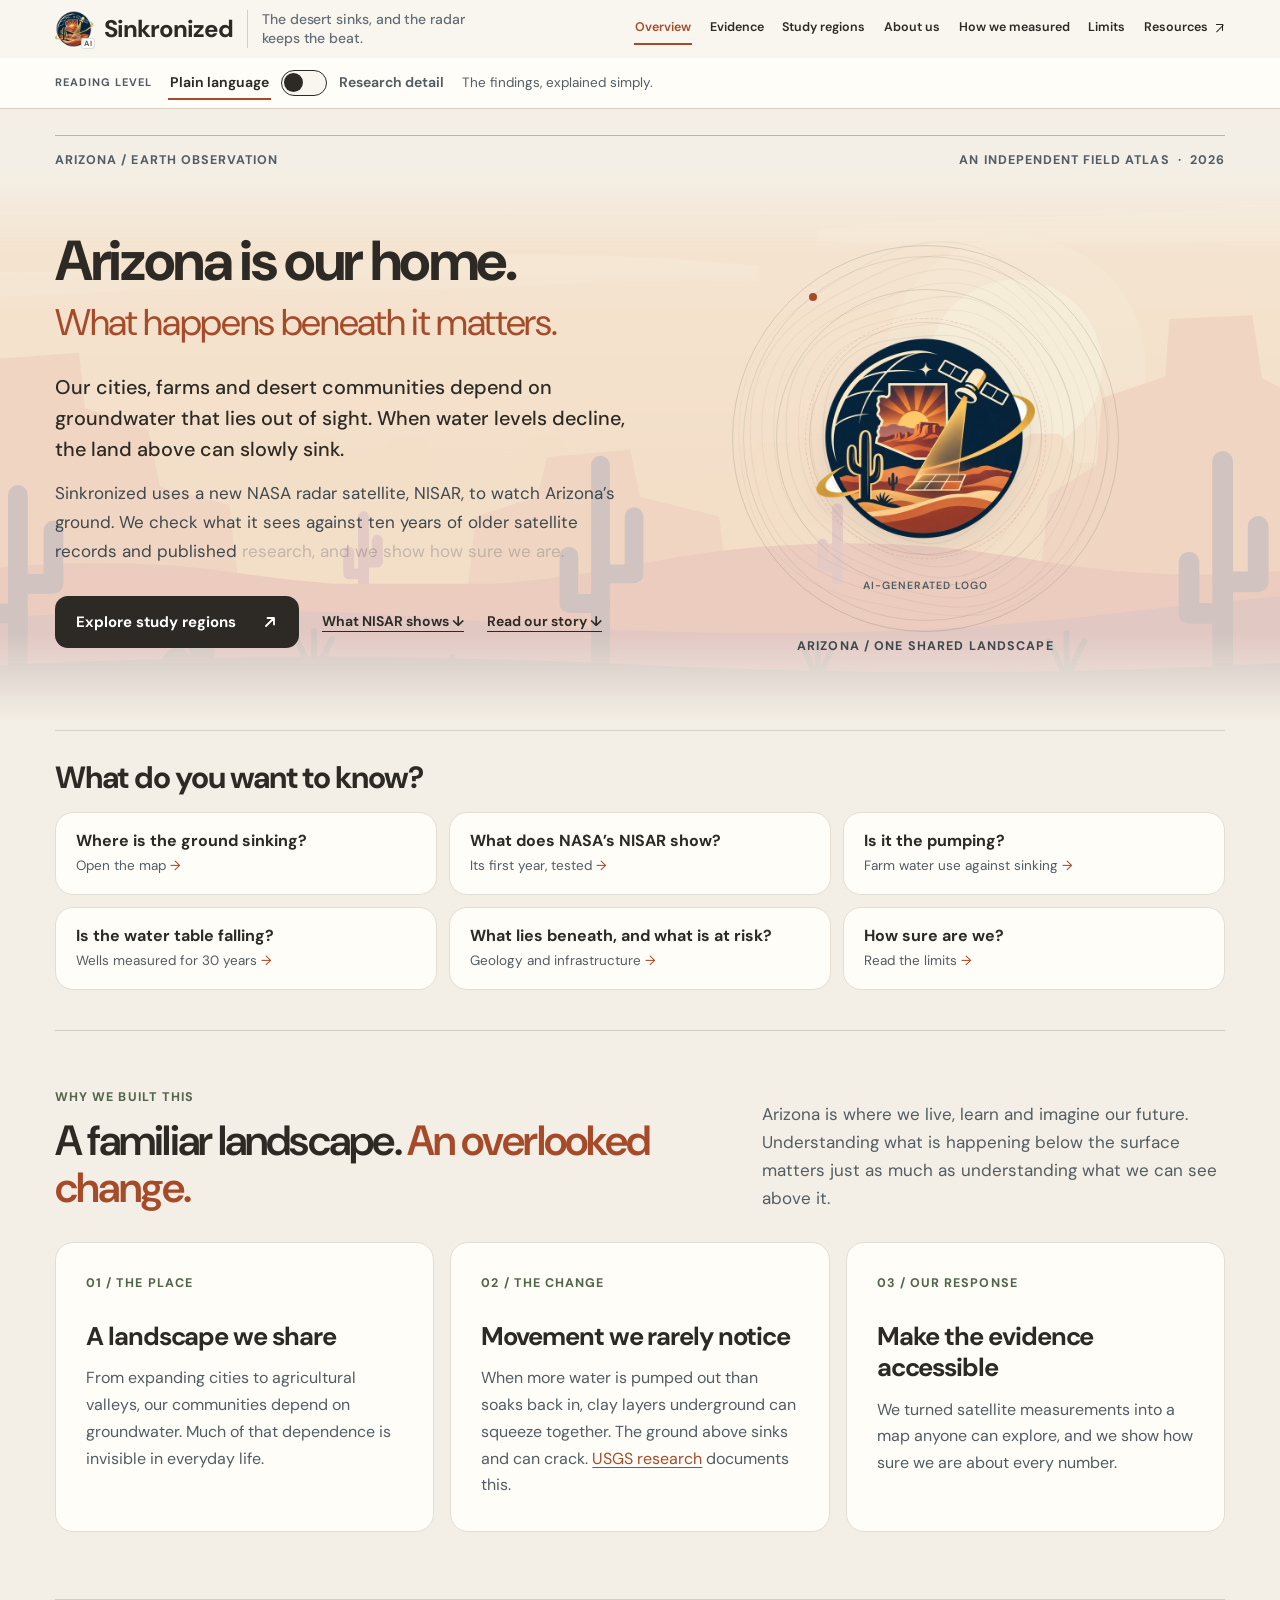
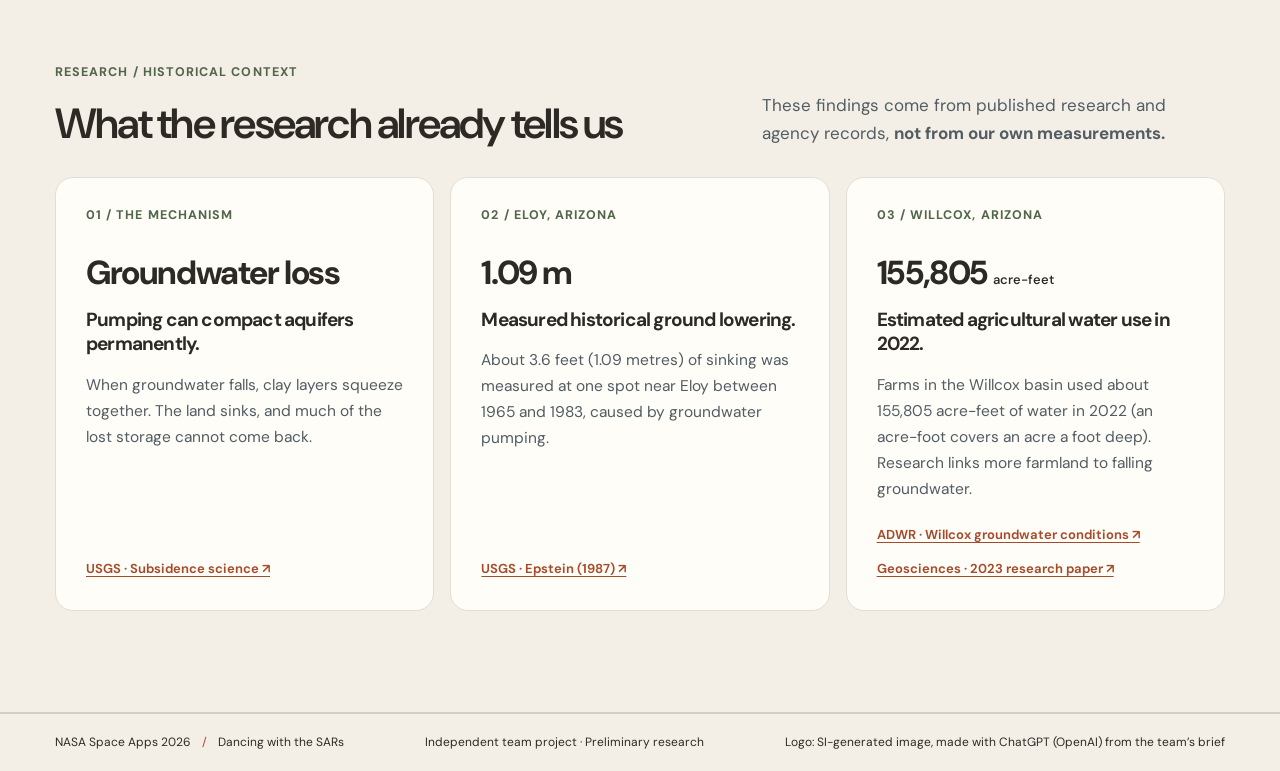
==== commit a8b6b4b5: "Plain language trimmed to the trends (about half the text); research view gains USDA soil-survey det" ====
--- a/web/index.html
+++ b/web/index.html
@@ -121,12 +121,12 @@
       <ul>
         <li><a href="#atlas"><strong>Where is the ground sinking?</strong><span>Open the map</span></a></li>
         <li><a href="#overview-nisar"><strong>What does NASA’s NISAR show?</strong><span>Its first year, tested</span></a></li>
-        <li><a href="#overview-farmland"><strong>What is on top of it?</strong><span>Farmland and desert, seen by radar</span></a></li>
+        <li data-aud="research"><a href="#overview-farmland"><strong>What is on top of it?</strong><span>Farmland and desert, seen by radar</span></a></li>
         <li><a href="#overview-pumping"><strong>Is it the pumping?</strong><span>Farm water use against sinking</span></a></li>
         <li><a href="#overview-groundwater"><strong>Is the water table falling?</strong><span>Wells measured for 30 years</span></a></li>
         <li><a href="#overview-geology"><strong>What lies beneath, and what is at risk?</strong><span>Geology and infrastructure</span></a></li>
         <li><button type="button" data-dialog="limits"><strong>How sure are we?</strong><span>Read the limits</span></button></li>
-        <li><button type="button" data-dialog="method"><strong>How does radar measure the ground?</strong><span>A plain-language guide</span></button></li>
+        <li data-aud="research"><button type="button" data-dialog="method"><strong>How does radar measure the ground?</strong><span>A plain-language guide</span></button></li>
       </ul>
     </nav>
     <section id="overview-story" class="overview-narrative" aria-labelledby="overview-narrative-title">
@@ -156,10 +156,9 @@
 <p data-aud="research">We built Sinkronized to connect radar measurements, observation dates and uncertainty with groundwater research—helping people ask more informed questions without pretending every pixel has a known cause.</p>
         </article>
       </div>
-      <p data-aud="plain" class="overview-narrative-qualification"><strong>One thing to keep straight:</strong> farming is the biggest water user in the Willcox area, and a <a href="https://www.mdpi.com/2076-3263/13/6/176" target="_blank" rel="noopener noreferrer">2023 study</a> links more farmland to falling groundwater. That is useful context. It does not tell us that any one farm, well or building caused the sinking at a particular spot. <button type="button" data-dialog="sources">Explore the research ↗&#xFE0E;</button></p>
-<p data-aud="research" class="overview-narrative-qualification"><strong>The distinction matters:</strong> agriculture is a major estimated water-use sector in the Willcox Basin, and a <a href="https://www.mdpi.com/2076-3263/13/6/176" target="_blank" rel="noopener noreferrer">2023 peer-reviewed study</a> links agricultural expansion with groundwater decline. That supports regional context, not attributing an individual satellite observation to a particular farm, well or development. <button type="button" data-dialog="sources">Explore the research ↗&#xFE0E;</button></p>
-    </section>
-    <section id="overview-purpose" class="overview-purpose" aria-labelledby="purpose-title">
+      <p data-aud="research" class="overview-narrative-qualification"><strong>The distinction matters:</strong> agriculture is a major estimated water-use sector in the Willcox Basin, and a <a href="https://www.mdpi.com/2076-3263/13/6/176" target="_blank" rel="noopener noreferrer">2023 peer-reviewed study</a> links agricultural expansion with groundwater decline. That supports regional context, not attributing an individual satellite observation to a particular farm, well or development. <button type="button" data-dialog="sources">Explore the research ↗&#xFE0E;</button></p>
+    </section>
+    <section id="overview-purpose" class="overview-purpose" aria-labelledby="purpose-title" data-aud="research">
       <div class="overview-purpose-header">
         <div><span class="overview-mission-label">WHY THIS MATTERS</span><h2 id="purpose-title">A clearer view of the ground we share.</h2></div>
         <p>Making the evidence understandable helps people see where closer investigation, monitoring and better-informed decisions may be needed.</p>
@@ -207,10 +206,9 @@
           <a href="https://www.mdpi.com/2076-3263/13/6/176" target="_blank" rel="noopener noreferrer">Geosciences · 2023 research paper ↗&#xFE0E;</a>
         </article>
       </div>
-      <p data-aud="plain" class="overview-proof-qualifier"><strong>What research supports:</strong> pumping groundwater can make the ground sink, and farming is a big source of pumping here. <strong>What our map cannot show on its own:</strong> that a particular farm, well or building caused the sinking at a particular spot. <button type="button" data-dialog="sources">View all research sources ↗&#xFE0E;</button></p>
-<p data-aud="research" class="overview-proof-qualifier"><strong>Supported:</strong> groundwater extraction is a documented driver of land subsidence, and agriculture is a significant pumping pressure in these basins. <strong>Not supported by this map alone:</strong> attributing a specific new satellite observation to an individual farm, well or facility. <button type="button" data-dialog="sources">View all research sources ↗&#xFE0E;</button></p>
-    </section>
-    <div class="overview-evidence">
+      <p data-aud="research" class="overview-proof-qualifier"><strong>Supported:</strong> groundwater extraction is a documented driver of land subsidence, and agriculture is a significant pumping pressure in these basins. <strong>Not supported by this map alone:</strong> attributing a specific new satellite observation to an individual farm, well or facility. <button type="button" data-dialog="sources">View all research sources ↗&#xFE0E;</button></p>
+    </section>
+    <div class="overview-evidence" data-aud="research">
       <div class="overview-evidence-copy">
         <span class="overview-mission-label">WHAT WE ARE STUDYING</span>
         <h2>Not just whether the land moves. <em>How confidently we can say so.</em></h2>
@@ -240,7 +238,7 @@
         <button type="button" class="overview-secondary" data-dialog="method">Read how the measurements work</button>
       </details>
     </div>
-    <div class="overview-steps" aria-label="Explore the evidence in three steps">
+    <div class="overview-steps" aria-label="Explore the evidence in three steps" data-aud="research">
       <div><span>01 / LOCATE</span><p>Choose a study area drawn from the team’s latest dataset—not a fixed list.</p></div>
       <div><span>02 / READ</span><p>Inspect measured movement, acquisition dates and comparisons where records exist.</p></div>
       <div><span>03 / QUESTION</span><p>Check confidence, viewing direction and missing observations before drawing conclusions.</p></div>
@@ -251,7 +249,7 @@
     <h2 id="evidence-title" class="sr-only">Evidence</h2>
     <div class="evidence-tabs" role="tablist" aria-label="Evidence topics">
       <button type="button" role="tab" id="tab-nisar" aria-controls="overview-nisar" aria-selected="true">What NISAR shows</button>
-      <button type="button" role="tab" id="tab-farmland" aria-controls="overview-farmland" aria-selected="false" tabindex="-1">Farms and the radar</button>
+      <button type="button" role="tab" id="tab-farmland" aria-controls="overview-farmland" aria-selected="false" tabindex="-1" data-aud="research">Farms and the radar</button>
       <button type="button" role="tab" id="tab-pumping" aria-controls="overview-pumping" aria-selected="false" tabindex="-1">Pumping and sinking</button>
       <button type="button" role="tab" id="tab-groundwater" aria-controls="overview-groundwater" aria-selected="false" tabindex="-1">Water levels</button>
       <button type="button" role="tab" id="tab-geology" aria-controls="overview-geology" aria-selected="false" tabindex="-1">Geology and infrastructure</button>
@@ -270,7 +268,7 @@
           <h3>NISAR finds the same sinking basin.</h3>
           <details class="more"><summary>How we know</summary><div data-aud="plain"><p>Over the Willcox basin we compared NISAR’s one-year map with the ten-year map from the older satellite, block by block. They line up: where one sees sinking, so does the other. The match score is <span data-nisar="r"></span> (1 would be perfect, 0 none).</p></div><div data-aud="research"><p>Across <span data-nisar="blocks"></span> map blocks at Willcox, NISAR’s one-year pattern lines up with the ten-year Sentinel-1 pattern (correlation <span data-nisar="r"></span>; 1 is a perfect match, 0 is none). Where one satellite sees sinking, so does the other.</p><p class="tech-note"><strong>Method.</strong> Pearson correlation of per-block rates on a 300 m grid. Each map is shifted to its own median because absolute levels depend on the reference. One bad September 2026 date is left in; removing it raises r slightly.</p></div></details>
         </article>
-        <article class="overview-proof-card">
+        <article class="overview-proof-card" data-aud="research">
           <span class="overview-proof-id">02 / A CLEANER SIGNAL</span>
           <strong class="overview-proof-number">−<span data-nisar="percent"></span>% <small>noise</small></strong>
           <h3>NISAR’s weather correction works.</h3>
@@ -283,15 +281,16 @@
           <details class="more"><summary>How we know</summary><div data-aud="plain"><p>A single noisy observation can hide a slow trend, so a short record is not enough. At Willcox’s <span data-nisar="willcox-rate"></span> cm a year we estimate NISAR needs about <span data-nisar="willcox-years"></span> years of unbroken data for a 90% chance of a confirmed speed. Today that chance is about <span data-nisar="willcox-chance"></span>%. At Eloy (<span data-nisar="eloy-rate"></span> cm a year, started June 2026) the estimate is <span data-nisar="eloy-date"></span>.</p></div><div data-aud="research"><p>Noise in single observation dates dominates a short record. At Willcox’s <span data-nisar="willcox-rate"></span> cm/yr we estimate NISAR needs about <span data-nisar="willcox-years"></span> years of unbroken data for a 90% chance of a confirmed rate. Today that chance is about <span data-nisar="willcox-chance"></span>%. At Eloy (<span data-nisar="eloy-rate"></span> cm/yr, started June 2026) it is about <span data-nisar="eloy-date"></span>.</p><p class="tech-note"><strong>Method.</strong> Detection time uses the single-date noise measured in our Willcox series, a 3-sigma threshold and 90% power.</p></div></details>
         </article>
       </div>
-      <div class="viz" id="viz-directions" hidden></div>
+      <div id="nisar-record" class="geo-compare" data-aud="research" hidden></div>
+      <div class="viz" id="viz-directions" data-aud="research" hidden></div>
       <figure class="nisar-figure" data-aud="research">
         <img id="nisar-figure-img" alt="Left: scatter of NISAR one-year rate against Sentinel-1 ten-year rate, showing a rising relationship. Right: NISAR change over time at Willcox playa against the Sentinel-1 trend lines." width="1430" height="560" loading="lazy">
         <figcaption>Willcox basin. Left: each point is a 300 m block; the red line is the median Sentinel-1 rate for each NISAR rate. Right: NISAR’s year at the playa against Sentinel-1’s long-term trends. The sharp dip on one date in September 2026 is a single bad observation, not real motion.</figcaption>
       </figure>
-      <details class="more more-block"><summary>Where NISAR and Sentinel-1 do not agree</summary><div data-aud="plain"><p class="overview-proof-qualifier"> Over the six months both satellites watched (October 2025 to April 2026), their changes did not match: about 1 cm of movement in six months is smaller than the noise. In the sinking areas NISAR reads faster than Sentinel-1 (<span data-nisar="s-nisar"></span> against <span data-nisar="s-s1"></span> cm a year); we cannot yet tell whether that is noise or a recent speed-up. Over its full year NISAR’s change at the dry lake bed was <span data-nisar="net"></span> cm, close to Sentinel-1’s long-term trend, but one date can be off by 1 to 1.5 cm, so this is consistent, not proven.</p></div><div data-aud="research"><p class="overview-proof-qualifier"> Over the six months both watched (Oct 2025–Apr 2026) their changes did not match (correlation <span data-nisar="overlap"></span>): about 1 cm of movement in six months is smaller than the noise. In the sinking areas NISAR also reads faster than Sentinel-1 (<span data-nisar="s-nisar"></span> against <span data-nisar="s-s1"></span> cm/yr, relative to the surroundings); we cannot yet tell whether that is noise or a recent speed-up. Over its full year NISAR’s playa change was <span data-nisar="net"></span> cm, close to Sentinel-1’s long-term trend of <span data-nisar="trend"></span> cm/yr, but one date carries 1–1.5 cm of error, so this is consistent, not proven. <button type="button" data-dialog="limits">Read all limits ↗&#xFE0E;</button></p></div></details>
-      <details class="more more-block"><summary>From the other side</summary><div data-aud="plain"><p class="overview-proof-qualifier"> NISAR also looks at Willcox from the opposite direction. Over the same <span data-nisar="span"></span> days, the areas Sentinel-1 shows sinking changed by <span data-nisar="asc"></span> mm in one view and <span data-nisar="desc"></span> mm in the other (negative means moving away from the satellite), against <span data-nisar="exp"></span> mm expected from the ten-year rate. Both point the same way, but over so short a time the two views are too noisy to say more.</p></div><div data-aud="research"><p class="overview-proof-qualifier"> NISAR’s ascending track looks at Willcox from the opposite direction. Over the same June to October months (<span data-nisar="span"></span> days), the areas Sentinel-1 shows sinking changed by <span data-nisar="asc"></span> mm in the ascending data (95% range <span data-nisar="asc-lo"></span> to <span data-nisar="asc-hi"></span>) and <span data-nisar="desc"></span> mm in the descending data (<span data-nisar="desc-lo"></span> to <span data-nisar="desc-hi"></span>), relative to the rest, against <span data-nisar="exp"></span> mm expected from Sentinel-1’s long-term rate. Negative means moving away from the satellite. The difference between the two directions would reveal sideways motion; it is <span data-nisar="ew"></span> mm (<span data-nisar="ew-lo"></span> to <span data-nisar="ew-hi"></span>), too uncertain to say anything. Over so short a span the two directions’ whole-map patterns are mostly noise, so we do not compare them block by block.</p></div></details>
-    </section>
-    <section id="overview-farmland" class="overview-proof overview-nisar" aria-labelledby="farmland-title" role="tabpanel" hidden>
+      <details class="more more-block" data-aud="research"><summary>Where NISAR and Sentinel-1 do not agree</summary><div data-aud="research"><p class="overview-proof-qualifier"> Over the six months both watched (Oct 2025–Apr 2026) their changes did not match (correlation <span data-nisar="overlap"></span>): about 1 cm of movement in six months is smaller than the noise. In the sinking areas NISAR also reads faster than Sentinel-1 (<span data-nisar="s-nisar"></span> against <span data-nisar="s-s1"></span> cm/yr, relative to the surroundings); we cannot yet tell whether that is noise or a recent speed-up. Over its full year NISAR’s playa change was <span data-nisar="net"></span> cm, close to Sentinel-1’s long-term trend of <span data-nisar="trend"></span> cm/yr, but one date carries 1–1.5 cm of error, so this is consistent, not proven. <button type="button" data-dialog="limits">Read all limits ↗&#xFE0E;</button></p></div></details>
+      <details class="more more-block" data-aud="research"><summary>From the other side</summary><div data-aud="research"><p class="overview-proof-qualifier"> NISAR’s ascending track looks at Willcox from the opposite direction. Over the same June to October months (<span data-nisar="span"></span> days), the areas Sentinel-1 shows sinking changed by <span data-nisar="asc"></span> mm in the ascending data (95% range <span data-nisar="asc-lo"></span> to <span data-nisar="asc-hi"></span>) and <span data-nisar="desc"></span> mm in the descending data (<span data-nisar="desc-lo"></span> to <span data-nisar="desc-hi"></span>), relative to the rest, against <span data-nisar="exp"></span> mm expected from Sentinel-1’s long-term rate. Negative means moving away from the satellite. The difference between the two directions would reveal sideways motion; it is <span data-nisar="ew"></span> mm (<span data-nisar="ew-lo"></span> to <span data-nisar="ew-hi"></span>), too uncertain to say anything. Over so short a span the two directions’ whole-map patterns are mostly noise, so we do not compare them block by block.</p></div></details>
+    </section>
+    <section id="overview-farmland" class="overview-proof overview-nisar" aria-labelledby="farmland-title" role="tabpanel" hidden data-aud="research">
       <div class="nisar-surface">
         <span class="overview-mission-label">NISAR BACKSCATTER / WHAT IS ON TOP</span>
         <h3 id="farmland-title">Radar also shows what covers the ground: farmland and desert.</h3>
@@ -357,7 +356,7 @@
           <h3>Sinking steps up with the pumping nearby.</h3>
           <details class="more"><summary>How we know</summary><div data-aud="plain"><p>We split the basin into small blocks and ranked them by estimated pumping nearby. Blocks with no field nearby barely move (<span data-pump="none"></span> cm a year). With a little pumping it is <span data-pump="low"></span>, with more <span data-pump="medium"></span>, and with the most <span data-pump="high"></span> (negative means sinking).</p></div><div data-aud="research"><p>Sorting the basin into 300 m blocks by the estimated pumping within <span data-pump="radius"></span> km, the typical block reads <span data-pump="none"></span> cm/yr with no field nearby, <span data-pump="low"></span> with a little pumping, <span data-pump="medium"></span> with more, and <span data-pump="high"></span> with the most (negative means sinking).</p></div></details>
         </article>
-        <article class="overview-proof-card">
+        <article class="overview-proof-card" data-aud="research">
           <span class="overview-proof-id">03 / HOW STRONG</span>
           <strong class="overview-proof-number"><span data-pump="rho"></span> <small>correlation</small></strong>
           <h3>A clear link, but mostly about where the fields are.</h3>
@@ -387,7 +386,7 @@
           <h3>Faster-falling water, faster-sinking ground.</h3>
           <details class="more"><summary>How we know</summary><div data-aud="plain"><p>We sorted the wells into four equal groups by how fast their water fell. Where it fell least, the ground reads <span data-gw="q0-rate"></span> cm a year; in the other groups it is <span data-gw="q1-rate"></span>, <span data-gw="q2-rate"></span> and <span data-gw="q3-rate"></span>. Beyond about 2 feet a year the sinking stops increasing, because how much the ground sinks also depends on the clay below, which wells do not record.</p></div><div data-aud="research"><p>Sorting the wells into four equal groups by how fast their water fell: where it fell least, the ground around the wells reads <span data-gw="q0-rate"></span> cm/yr (<span data-gw="q0-sink"></span>% of wells on sinking ground); then <span data-gw="q1-rate"></span>, <span data-gw="q2-rate"></span> and <span data-gw="q3-rate"></span> cm/yr. Beyond about 2 feet a year the sinking stops increasing: how much the ground sinks also depends on how much clay lies below, which these wells do not record.</p></div></details>
         </article>
-        <article class="overview-proof-card">
+        <article class="overview-proof-card" data-aud="research">
           <span class="overview-proof-id">03 / HOW STRONG</span>
           <strong class="overview-proof-number"><span data-gw="rho"></span> <small>correlation</small></strong>
           <h3>A clear link from two independent measurements.</h3>
@@ -395,6 +394,7 @@
         </article>
       </div>
       <div class="viz" id="viz-groundwater" hidden></div>
+      <div id="gw-detail" class="geo-compare" data-aud="research" hidden></div>
       <details class="more more-block"><summary>What this does not show</summary><div data-aud="plain"><p class="overview-proof-qualifier">The early and recent readings come from different programs, wells differ in depth and in which layer they tap, and the water record covers about 30 years while the radar covers ten. A link between falling water and sinking ground fits how pumped-out clay compacts, but these numbers alone do not show which wells or users caused it. <button type="button" data-dialog="sources">See the data sources ↗&#xFE0E;</button></p></div><div data-aud="research"><p class="overview-proof-qualifier">The early and recent readings come from different programs, and the recent reading is a single latest value without a resting-or-pumping flag in the service we used. Wells differ in depth and in which layer of the aquifer they tap. The water-level record spans about 30 years while the radar rate covers ten. A link between falling water and sinking ground matches the documented mechanism (pumped-out clays compact), but these numbers alone do not show which wells or users caused it. <button type="button" data-dialog="sources">See the data sources ↗&#xFE0E;</button></p></div></details>
     </section>
     <section id="overview-geology" class="overview-proof overview-nisar" aria-labelledby="geology-title" role="tabpanel">
@@ -405,6 +405,8 @@
         <p data-aud="research">This tab gathers what U.S. Geological Survey studies, Arizona law and the state water agency record about the ground under these basins. The geology differs from basin to basin: <a href="#atlas">open a study area on the map</a> to see what lies beneath that area. <strong>It summarises published findings. It is not engineering or legal advice.</strong></p>
       </div>
       <div id="geology-compare" class="geo-compare" hidden></div>
+      <div id="area-stats" class="geo-compare" data-aud="research" hidden></div>
+      <div id="soils-compare" class="geo-compare" data-aud="research" hidden></div>
       <h3 class="geo-bg-title">Background: what U.S. Geological Survey studies found</h3>
       <div class="overview-proof-grid">
         <article class="overview-proof-card">
@@ -429,10 +431,9 @@
           <details class="more"><summary>How we know</summary><div data-aud="plain"><p>By 1977, about 625 square miles around Eloy had sunk, by up to 12.5 feet. Uneven sinking can tear open earth fissures, long cracks that can grow into gullies more than 10 feet wide and 30 feet deep. The USGS records damage to highways, railroads, sewers, canals, buildings and flood dikes in Arizona, including the Central Arizona Project canal where it crosses the Picacho fissure. Sinking can also change the slope of drains: near Luke Air Force Base a drain overflowed and flooded more than 100 houses. (Galloway and others, 1999)</p></div><div data-aud="research"><p>By 1977, about 625 square miles around Eloy had sunk, by as much as 12.5 feet. Where the ground sinks unevenly, it can tear open earth fissures: long cracks that often appear after heavy storms and can erode into gullies more than 10 feet wide and 30 feet deep. They form mostly near basin edges and above buried bedrock “steps”. The USGS records damage to highways, railroads, sewers, canals, aqueducts, buildings and flood-control dikes in Arizona, including the Central Arizona Project canal where it crosses the Picacho fissure, and a natural-gas pipeline undercut by a fissure. Sinking also changes the slope of drains: near Luke Air Force Base a drain overflowed and flooded more than 100 houses. Willcox Basin has earth fissures too. Source: Galloway and others, USGS, 1999.</p></div></details>
         </article>
       </div>
-      <div class="plan-guide">
+      <div class="plan-guide" data-aud="research">
         <h3>What planners and builders can do, from documented practice</h3>
-        <ul data-aud="plain" class="plan-list"><li><strong>Check the official fissure maps first.</strong> The Arizona Geological Survey maps earth fissures, and Arizona law (A.R.S. § 32-2117) requires the Department of Real Estate to post them. The required notice says each map “supplements, and is not a substitute for, a professional inspection.”</li><li><strong>Treat basin edges and buried rock steps as higher risk.</strong> Fissures concentrate there, and long lines such as canals, pipelines and roads are most exposed where they cross them.</li><li><strong>Design crossings for movement.</strong> Arizona examples: sheet piles on both sides of the CAP aqueduct, and a road “land bridge” built over a trench with compacted fill, a reinforced grid and a waterproof membrane.</li><li><strong>Re-check drains and flood channels.</strong> Sinking changes their slopes and can make them overflow.</li><li><strong>Monitor.</strong> Arizona agencies track sinking with instruments in the ground and GPS surveys; satellite radar adds wide coverage.</li><li><strong>Slow the water-table decline.</strong> Where imported water, recharge and retired farmland stopped declines, some fissures stopped being active. In Willcox the state created an Active Management Area (order of December 19, 2024), and irrigation is now limited to land already legally irrigated.</li></ul>
-          <ul data-aud="research" class="plan-list">
+        <ul data-aud="research" class="plan-list">
           <li><strong>Check the official fissure maps first.</strong> The Arizona Geological Survey maps earth fissures. By Arizona law (A.R.S. § 32-2117) the Department of Real Estate must post these maps, and the required notice says each map “supplements, and is not a substitute for, a professional inspection.”</li>
           <li><strong>Treat basin edges and buried bedrock steps as higher risk.</strong> That is where fissures concentrate. Long lines such as canals, pipelines and roads are most exposed where they cross them.</li>
           <li><strong>Design crossings for movement and erosion.</strong> Arizona examples: sheet piles on both sides of the CAP aqueduct, with the soil beneath compacted; and a road “land bridge” built from a 30-foot trench, compacted fill, a reinforced grid and a waterproof membrane.</li>
@@ -441,8 +442,8 @@
           <li><strong>Slow the water-table decline.</strong> Where imported water, recharge and retired farmland stopped water-level declines, some fissures stopped being active. In Willcox the state designated an Active Management Area (order of December 19, 2024; in effect from January 8, 2025) after presenting evidence of land subsidence and fissuring. Irrigation is now limited to land already legally irrigated, and a draft goal aims to mitigate land subsidence by cutting groundwater overdraft at least 50% by 2075.</li>
         </ul>
       </div>
-      <details class="more more-block"><summary>What this does not cover</summary><p class="overview-proof-qualifier">This tab summarises published findings; it is not engineering, legal or real-estate advice, and any site decision needs a professional geotechnical investigation. The official fissure locations are not yet on our map: we could not download the Arizona Geological Survey dataset in time, so check its maps directly. The geology described is from boreholes and studies, not from our radar, which measures the surface only.</p></details>
-      <div class="plan-sources">
+      <details class="more more-block"><summary>What this does not cover</summary data-aud="research"><p class="overview-proof-qualifier">This tab summarises published findings; it is not engineering, legal or real-estate advice, and any site decision needs a professional geotechnical investigation. The official fissure locations are not yet on our map: we could not download the Arizona Geological Survey dataset in time, so check its maps directly. The geology described is from boreholes and studies, not from our radar, which measures the surface only.</p></details>
+      <div class="plan-sources" data-aud="research">
         <h4>Sources for this tab</h4>
         <ul>
           <li><a href="https://doi.org/10.3133/wsp1859F" target="_blank" rel="noopener noreferrer">Brown, S. G. &amp; Schumann, H. H. (1969). Geohydrology and Water Utilization in the Willcox Basin, Graham and Cochise Counties, Arizona. USGS Water-Supply Paper 1859-F</a></li>
--- a/web/design-system.css
+++ b/web/design-system.css
@@ -1043,3 +1043,15 @@
 @media(max-width:700px){.geo-detail>div{grid-template-columns:1fr}}
 html:not([data-audience="research"]) .bar-ci{display:none}
 .report-methods-plain>.detail-section:first-child:not(#_){border-top:0;padding-top:14px}
+/* Plain language shows fewer cards in a row: let the visible ones share the width. */
+html:not([data-audience="research"]) .overview-proof-grid:not(#_){grid-template-columns:repeat(auto-fit,minmax(290px,1fr))}
+html:not([data-audience="research"]) .insight-grid:not(#_){grid-template-columns:repeat(auto-fit,minmax(260px,1fr))}
+.soil-block{margin-top:6px}
+.soil-block .detail-facts{margin-top:10px}
+.soil-table{min-width:0}
+.soil-table td{font-variant-numeric:tabular-nums}
+#area-stats .geo-compare-table,#soils-compare .geo-compare-table{min-width:1000px}
+#nisar-record .geo-compare-table,#gw-detail .geo-compare-table{min-width:0}
+#nisar-record .geo-compare-table tbody th{width:30%}
+.overview-proof-card>details.more[open]:not(#_){margin-top:14px;padding-top:0}
+#area-stats thead th,#soils-compare thead th,#gw-detail thead th,#nisar-record thead th{text-transform:none;letter-spacing:0;font-size:12.5px}
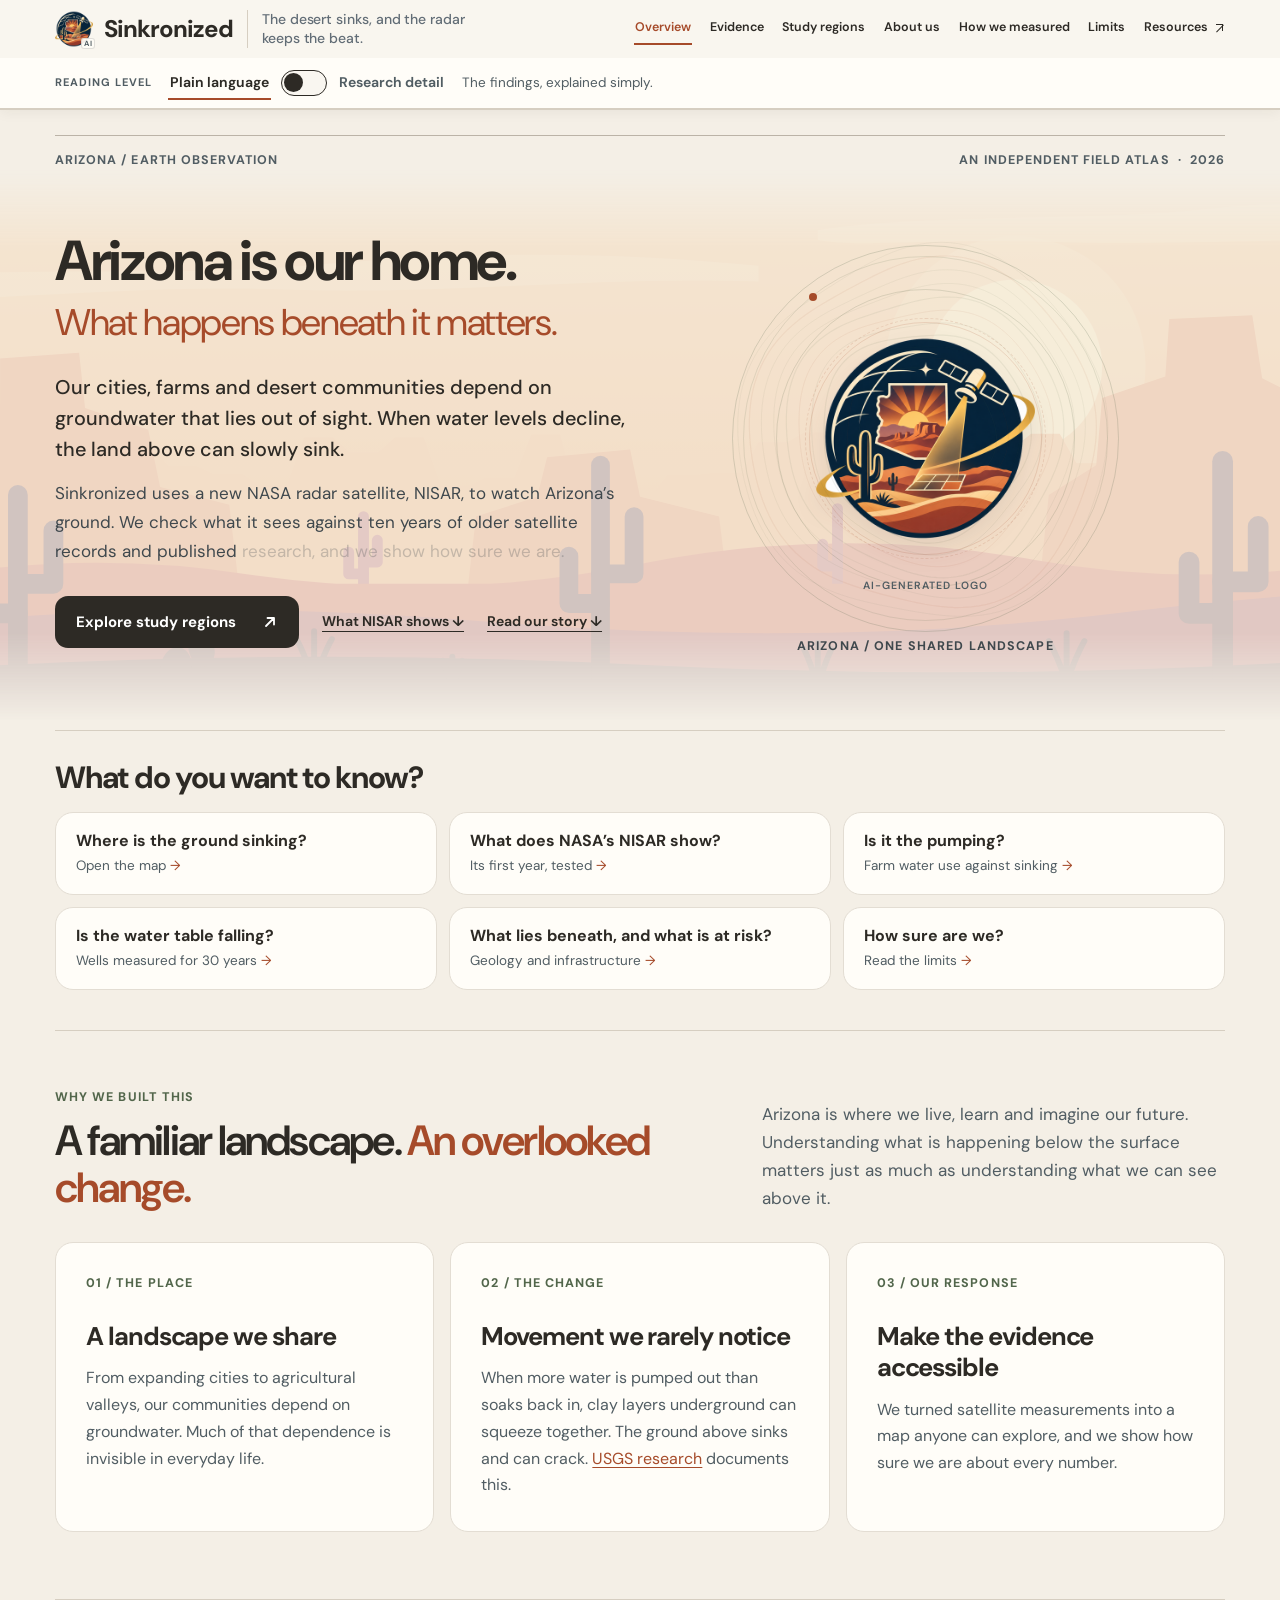
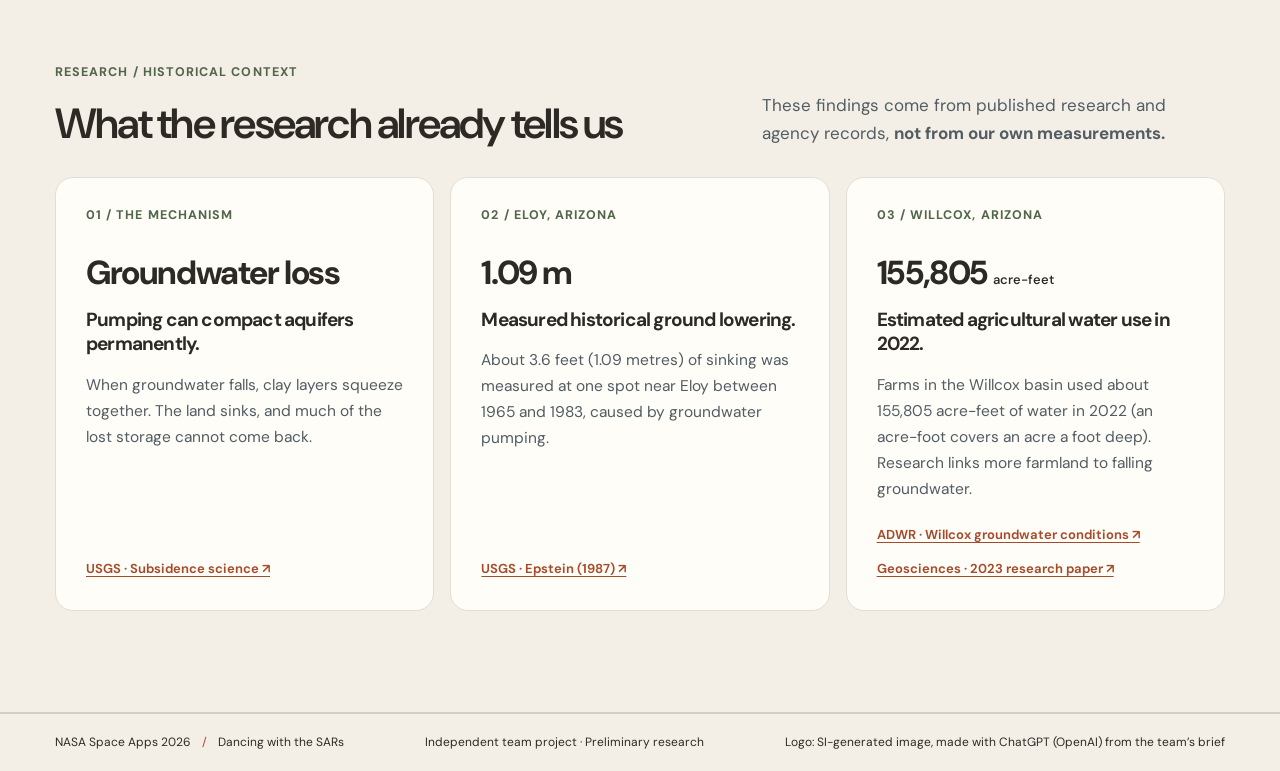
==== commit 3a0bcbaf: "Read the cited papers in full where reachable; add sourced Job 2023 and Peng 2022 detail and a paper" ====
--- a/web/index.html
+++ b/web/index.html
@@ -332,7 +332,7 @@
           <img id="nisar-farmland-img" alt="Left and middle: median NISAR HH and HV backscatter in decibels through the year for cropland, fallow land, shrubland and barren ground at Willcox. Right: bar chart of how well each measure separates cropland from desert." width="1950" height="546" loading="lazy">
           <figcaption>Willcox study box, 28 NISAR dates (Oct 2025–Nov 2026). Left and middle: the median signal for each land type. Right: how well each measure tells cropland from desert shrubland, from 0.5 (no better than chance) to 1 (perfect). The jumps that every line shares are mostly rain, not farming.</figcaption>
         </figure>
-        <details class="more more-block"><summary>Farmland can fool this radar</summary><div data-aud="plain"><p class="overview-proof-qualifier"> Studies show that changing soil moisture and crops can make fields look like they sink faster than they do, especially for C-band radar like Sentinel-1. So part of the gap above may not be real sinking. NISAR’s newer L-band radar is less affected, and it also reads cropland lower, which points the same way. <button type="button" data-dialog="sources">See the studies ↗&#xFE0E;</button></p></div><div data-aud="research"><p class="overview-proof-qualifier"> Published studies find that changing soil moisture and crops add apparent sinking to Sentinel-1-type (C-band) radar over fields: a systematic bias of up to several millimetres a year in general, and an estimated 2–4 cm a year for cotton in California, with the largest gaps against L-band in orchards such as pistachios, which also grow at Willcox. So part of the gap above may not be real sinking. What points the same way independently: NISAR’s L-band, less affected by this, also puts cropland lower (see below), and Willcox farmland has long been studied as a subsidence area. <button type="button" data-dialog="sources">See the studies ↗&#xFE0E;</button></p></div></details>
+        <details class="more more-block"><summary>Farmland can fool this radar</summary><div data-aud="plain"><p class="overview-proof-qualifier"> Studies show that changing soil moisture and crops can make fields look like they sink faster than they do, especially for C-band radar like Sentinel-1. So part of the gap above may not be real sinking. NISAR’s newer L-band radar is less affected, and it also reads cropland lower, which points the same way. <button type="button" data-dialog="sources">See the studies ↗&#xFE0E;</button></p></div><div data-aud="research"><p class="overview-proof-qualifier"> Published studies find that changing soil moisture and crops add apparent sinking to Sentinel-1-type (C-band) radar over fields: a short-term phase bias that produced velocity errors of up to several millimetres a year in a Sentinel-1 stack over eastern Sicily (Saporta and others, 2021); an apparent subsidence of about 2–4 cm a year in some California fields, largest in cotton, with almond and pistachio orchards also biased and seasonal (Devlin and Lohman, 2025); and the largest C-band versus L-band gaps in orchard crops such as almonds and pistachios (Devlin, 2025, dissertation abstract). Pistachios also grow at Willcox. In California’s peak subsidence of about 30 cm a year this bias is small, but the authors say regions with smaller signals may need these corrections; our area medians (about 1 to 5 cm a year) are smaller than California’s peak. So part of the gap above may not be real sinking. What points the same way independently: NISAR’s L-band, less affected by this, also puts cropland lower (see below), and Willcox farmland has long been studied as a subsidence area. <button type="button" data-dialog="sources">See the studies ↗&#xFE0E;</button></p></div></details>
         <details class="more more-block"><summary>Other cautions</summary><div data-aud="plain"><p class="overview-proof-qualifier"> Rain changes how bright everything looks, so we compare crops and desert on the same dates and re-checked using only dry dates. NISAR’s own rates also put cropland lower, but too few cropland cells stay measurable all year to trust the size. The crop map is from the 2025 growing season while the radar year runs to November 2026. None of this shows which farm or well caused any sinking.</p></div><div data-aud="research"><p class="overview-proof-qualifier"> Rain brightens every land type at once: NISAR’s scene-wide brightness follows the previous three days’ rainfall (rank correlation <span data-nisar="rho-hh"></span> for HH, <span data-nisar="rho-hv"></span> for HV; rainfall from the ERA5 weather reanalysis on a 25 km grid). So we compare crops with desert on the same date and re-checked the scores using only the <span data-nisar="dry"></span> dry dates. Not settled: NISAR’s own L-band rates also put cropland below desert (<span data-nisar="nisar-diff"></span> cm/yr), but only <span data-nisar="nisar-cells"></span> cropland cells stay coherent all year, so we do not trust that size. The land-cover map describes the 2025 growing season while the radar year runs to November 2026, and fields rotate. None of this shows which farm, well or user caused any sinking.</p></div></details>
       </div>
     </section>
--- a/web/design-system.css
+++ b/web/design-system.css
@@ -1055,3 +1055,37 @@
 #nisar-record .geo-compare-table tbody th{width:30%}
 .overview-proof-card>details.more[open]:not(#_){margin-top:14px;padding-top:0}
 #area-stats thead th,#soils-compare thead th,#gw-detail thead th,#nisar-record thead th{text-transform:none;letter-spacing:0;font-size:12.5px}
+
+/* ---- The reading-level switch stays pinned under the header while scrolling ---- */
+.audience-bar:not(#_){position:sticky;top:var(--mast-top,0px);z-index:2100;box-shadow:0 1px 0 var(--rule),0 4px 12px rgba(31,30,24,.05)}
+.evidence-tabs:not(#_){top:var(--top-h,0px)}
+html:not(#_){scroll-padding-top:calc(var(--top-h,100px) + 14px)}
+@media(max-width:700px){.audience-hint:not(#_){display:none}.audience-inner:not(#_){padding:4px 20px}.audience-side{min-height:40px}}
+
+/* ---- Comparison tables: tighter, fixed columns, calmer rows ---- */
+.geo-compare-table:not(#_){table-layout:fixed;min-width:0;font-size:13.5px;line-height:1.45}
+.geo-compare-table th:not(#_),.geo-compare-table td:not(#_){padding:9px 12px}
+.geo-compare-table thead th:not(#_){padding:8px 12px;font-size:11.5px;letter-spacing:.04em;line-height:1.25;vertical-align:bottom}
+.geo-compare-table small:not(#_){font-size:12px;line-height:1.4;margin-top:2px}
+.geo-compare-table tbody tr:nth-child(even){background:var(--faint)}
+.geo-compare-table tbody tr:hover{background:#f3eee4}
+.geo-compare-table tbody th:not(#_){width:auto}
+#geology-compare .geo-compare-table th:nth-child(1){width:22%}
+#geology-compare .geo-compare-table th:nth-child(2){width:13%}
+#geology-compare .geo-compare-table th:nth-child(3){width:9%;text-align:center}
+#geology-compare .geo-compare-table td:nth-child(3){text-align:center}
+#geology-compare .geo-compare-table th:nth-child(4){width:13%}
+#geology-compare .geo-compare-table th:nth-child(5){width:17%}
+#geology-compare .geo-compare-table th:nth-child(6){width:26%}
+#geology-compare .recovery-chip{margin:0 0 4px}
+#geology-compare .recovery-text{display:block}
+#geology-compare .recovery-chip{display:block;width:max-content;max-width:100%}
+#area-stats .geo-compare-table:not(#_),#soils-compare .geo-compare-table:not(#_){table-layout:auto;min-width:940px}
+#area-stats .geo-compare-table td,#soils-compare .geo-compare-table td{font-variant-numeric:tabular-nums}
+@media(max-width:760px){.geo-compare-table:not(#_){table-layout:auto}.geo-compare-table tbody tr:nth-child(even){background:var(--paper)}}
+
+/* ---- Resources dialog: papers-read ledger ---- */
+.paper-ledger article{border-top:1px solid var(--rule);padding:10px 0 4px}
+.paper-ledger h4{margin:0 0 4px;font-size:14px;line-height:1.35}
+.paper-ledger p,.paper-ledger li{font-size:13.5px;line-height:1.5}
+.paper-ledger ul{margin:4px 0 8px;padding-left:18px}
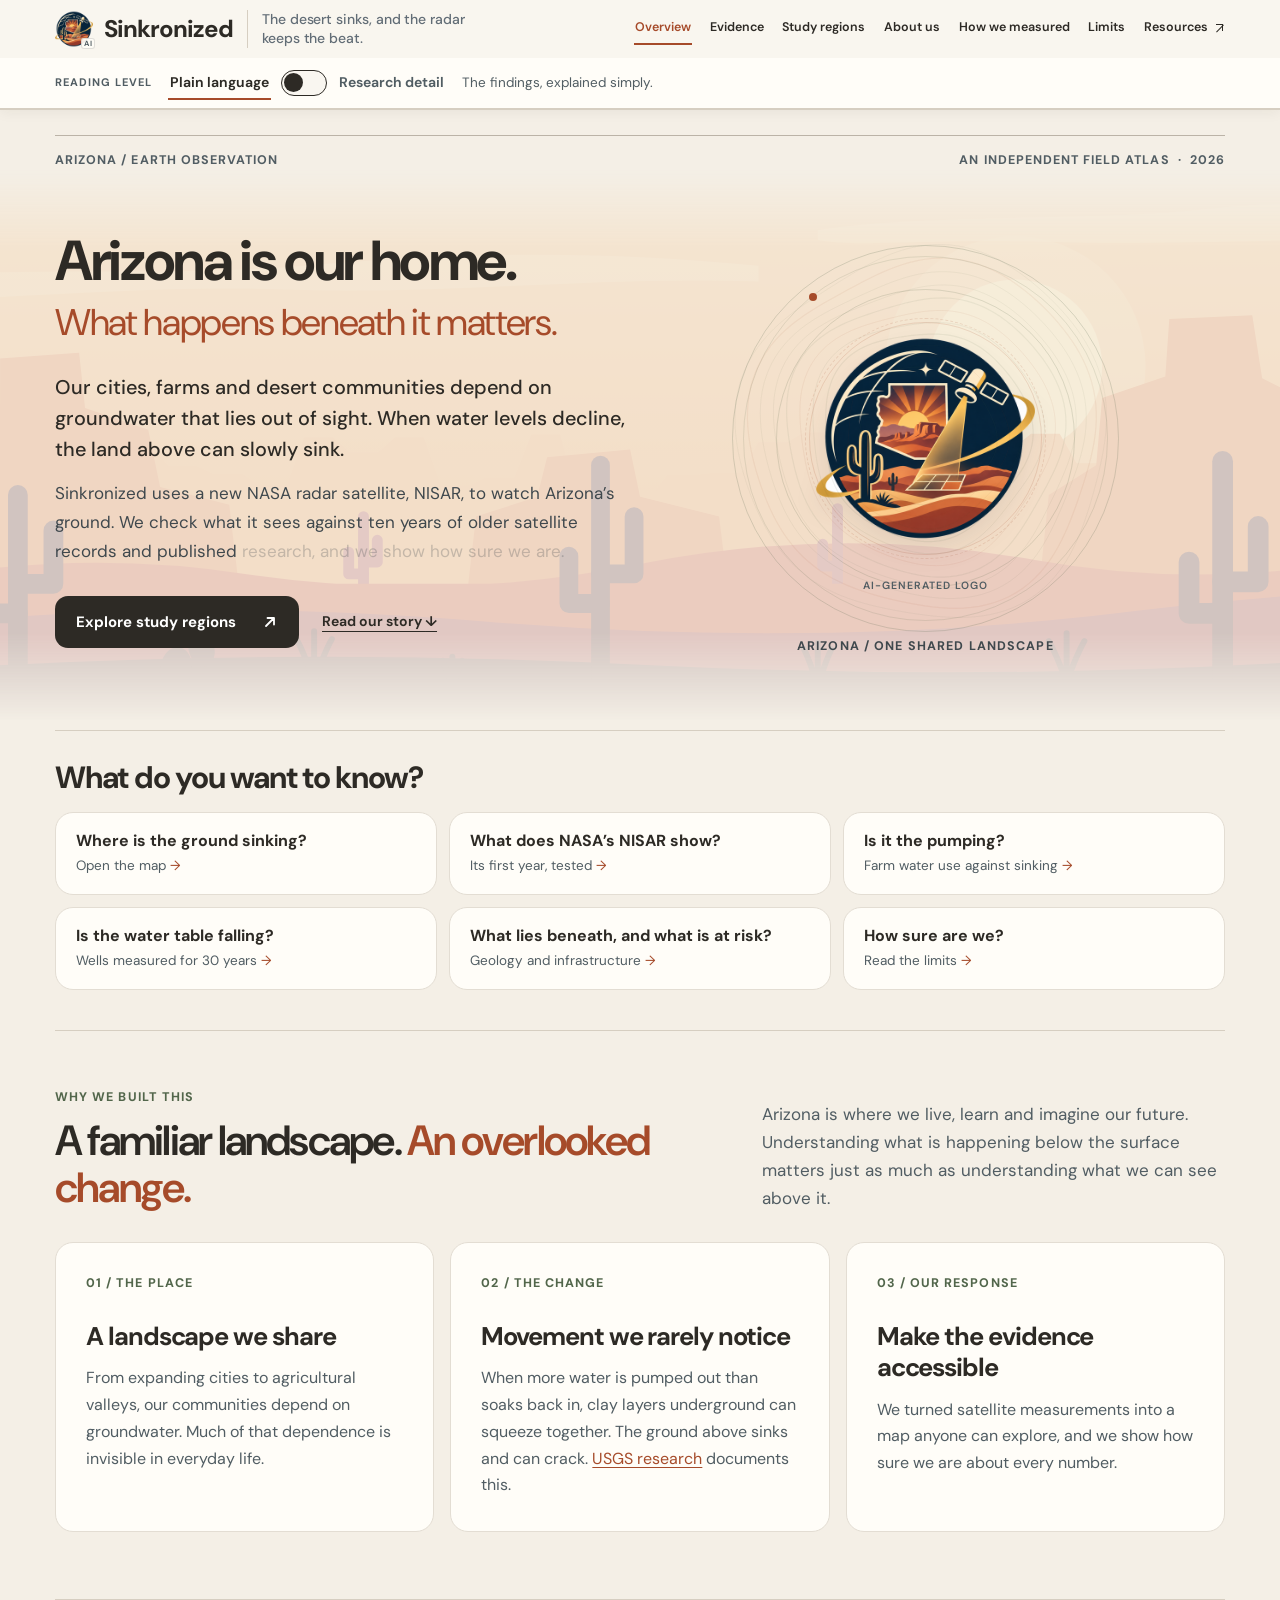
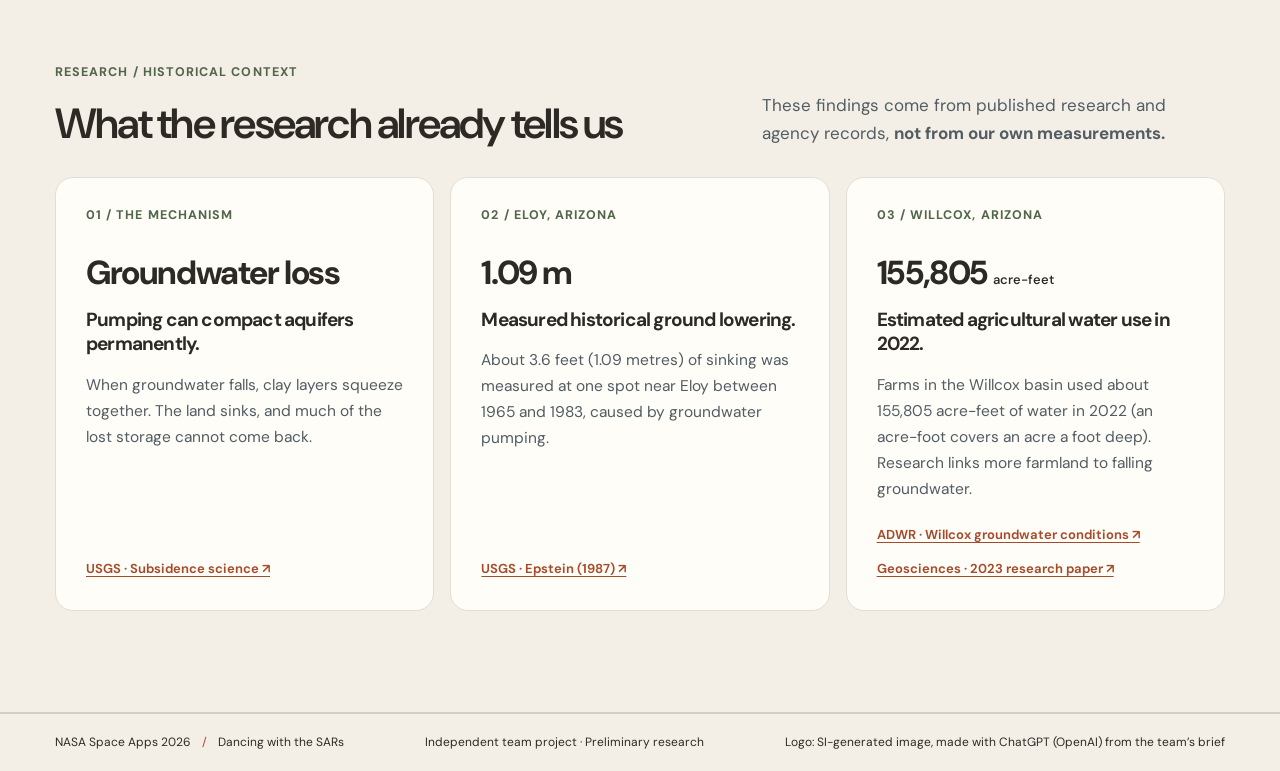
==== commit 79e2680d: "Overview hero: remove the duplicate 'What NISAR shows' link (the quick-answer card below goes to the" ====
--- a/web/index.html
+++ b/web/index.html
@@ -101,7 +101,6 @@
 <p data-aud="research" class="overview-subcopy">Headline rates are line-of-sight rates from OPERA Sentinel-1 DISP-S1 (2016–2026), each with an uncertainty that combines the fit error with the disagreement between look directions. NISAR L2 GUNW and GCOV products are processed here and tested against them: pattern agreement, troposphere correction, two look directions and backscatter. Where the evidence is weak, we say so.</p>
         <div class="overview-actions">
           <a class="overview-primary" href="#atlas">Explore study regions <svg class="arrow-icon" viewBox="0 0 16 16" width="16" height="16" aria-hidden="true" focusable="false"><path d="M4 12 L12 4 M5.5 4 H12 V10.5" fill="none" stroke="currentColor" stroke-width="1.8" stroke-linecap="round" stroke-linejoin="round"/></svg></a>
-          <a class="overview-story-link" href="#overview-nisar">What NISAR shows <span aria-hidden="true">↓</span></a>
           <a class="overview-story-link" href="#overview-story">Read our story <span aria-hidden="true">↓</span></a>
         </div>
         <p class="hero-ai-note">Background art: AI-assisted illustration</p>
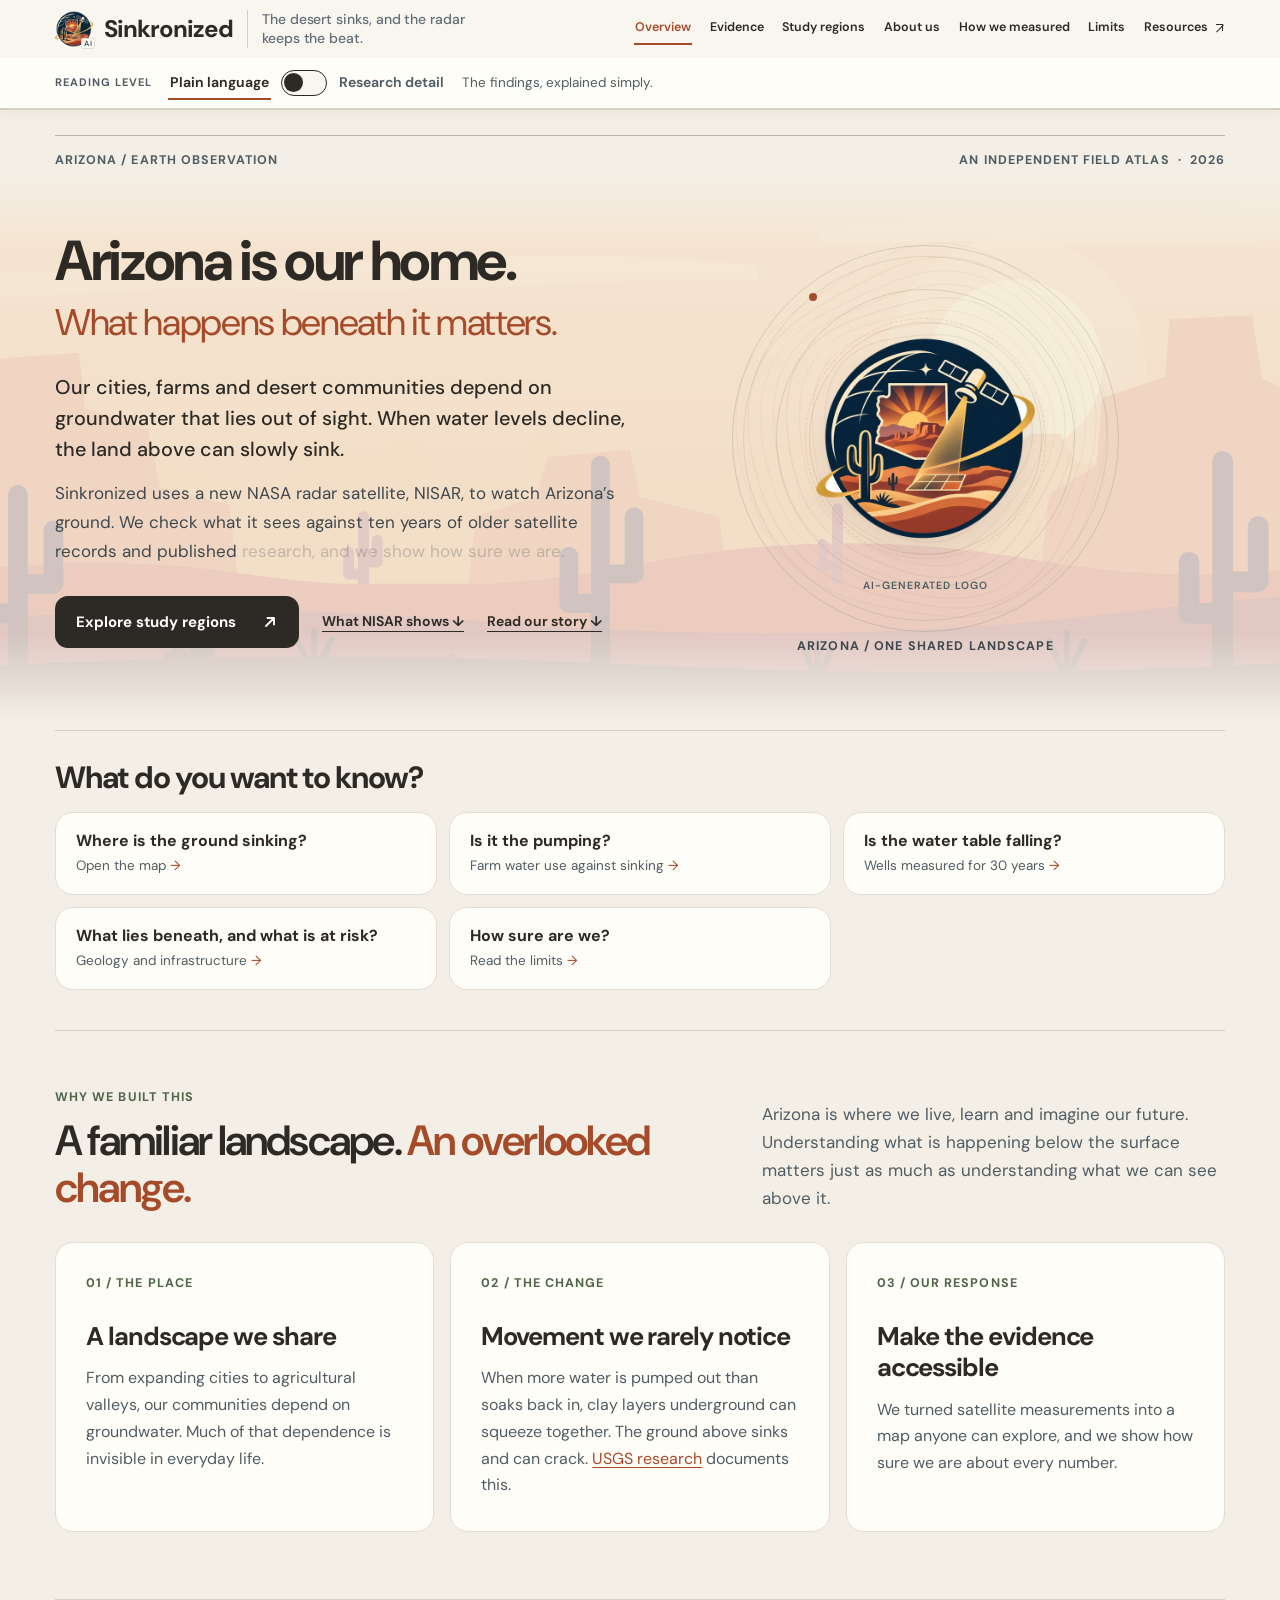
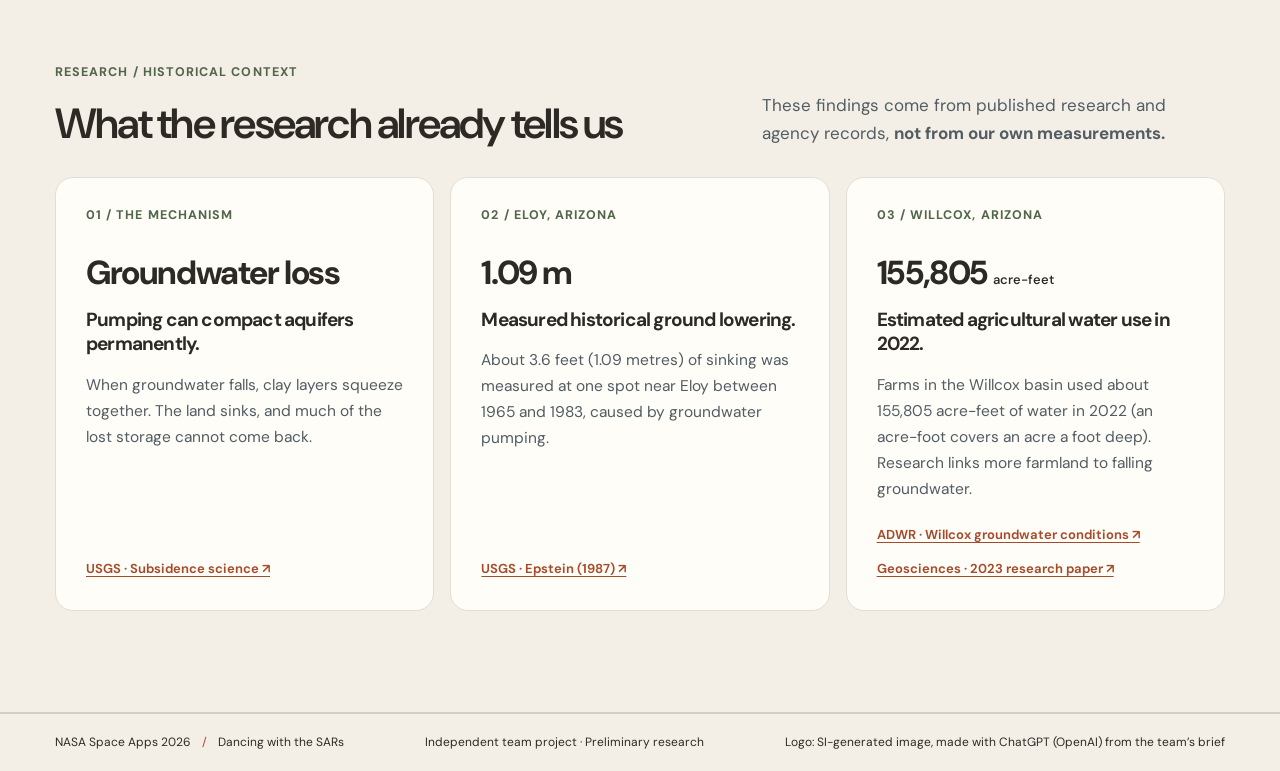
==== commit 97cf93c2: "Overview: NISAR link back in the hero, NISAR card removed from the quick answers below" ====
--- a/web/index.html
+++ b/web/index.html
@@ -101,6 +101,7 @@
 <p data-aud="research" class="overview-subcopy">Headline rates are line-of-sight rates from OPERA Sentinel-1 DISP-S1 (2016–2026), each with an uncertainty that combines the fit error with the disagreement between look directions. NISAR L2 GUNW and GCOV products are processed here and tested against them: pattern agreement, troposphere correction, two look directions and backscatter. Where the evidence is weak, we say so.</p>
         <div class="overview-actions">
           <a class="overview-primary" href="#atlas">Explore study regions <svg class="arrow-icon" viewBox="0 0 16 16" width="16" height="16" aria-hidden="true" focusable="false"><path d="M4 12 L12 4 M5.5 4 H12 V10.5" fill="none" stroke="currentColor" stroke-width="1.8" stroke-linecap="round" stroke-linejoin="round"/></svg></a>
+          <a class="overview-story-link" href="#overview-nisar">What NISAR shows <span aria-hidden="true">↓</span></a>
           <a class="overview-story-link" href="#overview-story">Read our story <span aria-hidden="true">↓</span></a>
         </div>
         <p class="hero-ai-note">Background art: AI-assisted illustration</p>
@@ -119,7 +120,6 @@
       <h2 id="quick-title">What do you want to know?</h2>
       <ul>
         <li><a href="#atlas"><strong>Where is the ground sinking?</strong><span>Open the map</span></a></li>
-        <li><a href="#overview-nisar"><strong>What does NASA’s NISAR show?</strong><span>Its first year, tested</span></a></li>
         <li data-aud="research"><a href="#overview-farmland"><strong>What is on top of it?</strong><span>Farmland and desert, seen by radar</span></a></li>
         <li><a href="#overview-pumping"><strong>Is it the pumping?</strong><span>Farm water use against sinking</span></a></li>
         <li><a href="#overview-groundwater"><strong>Is the water table falling?</strong><span>Wells measured for 30 years</span></a></li>
